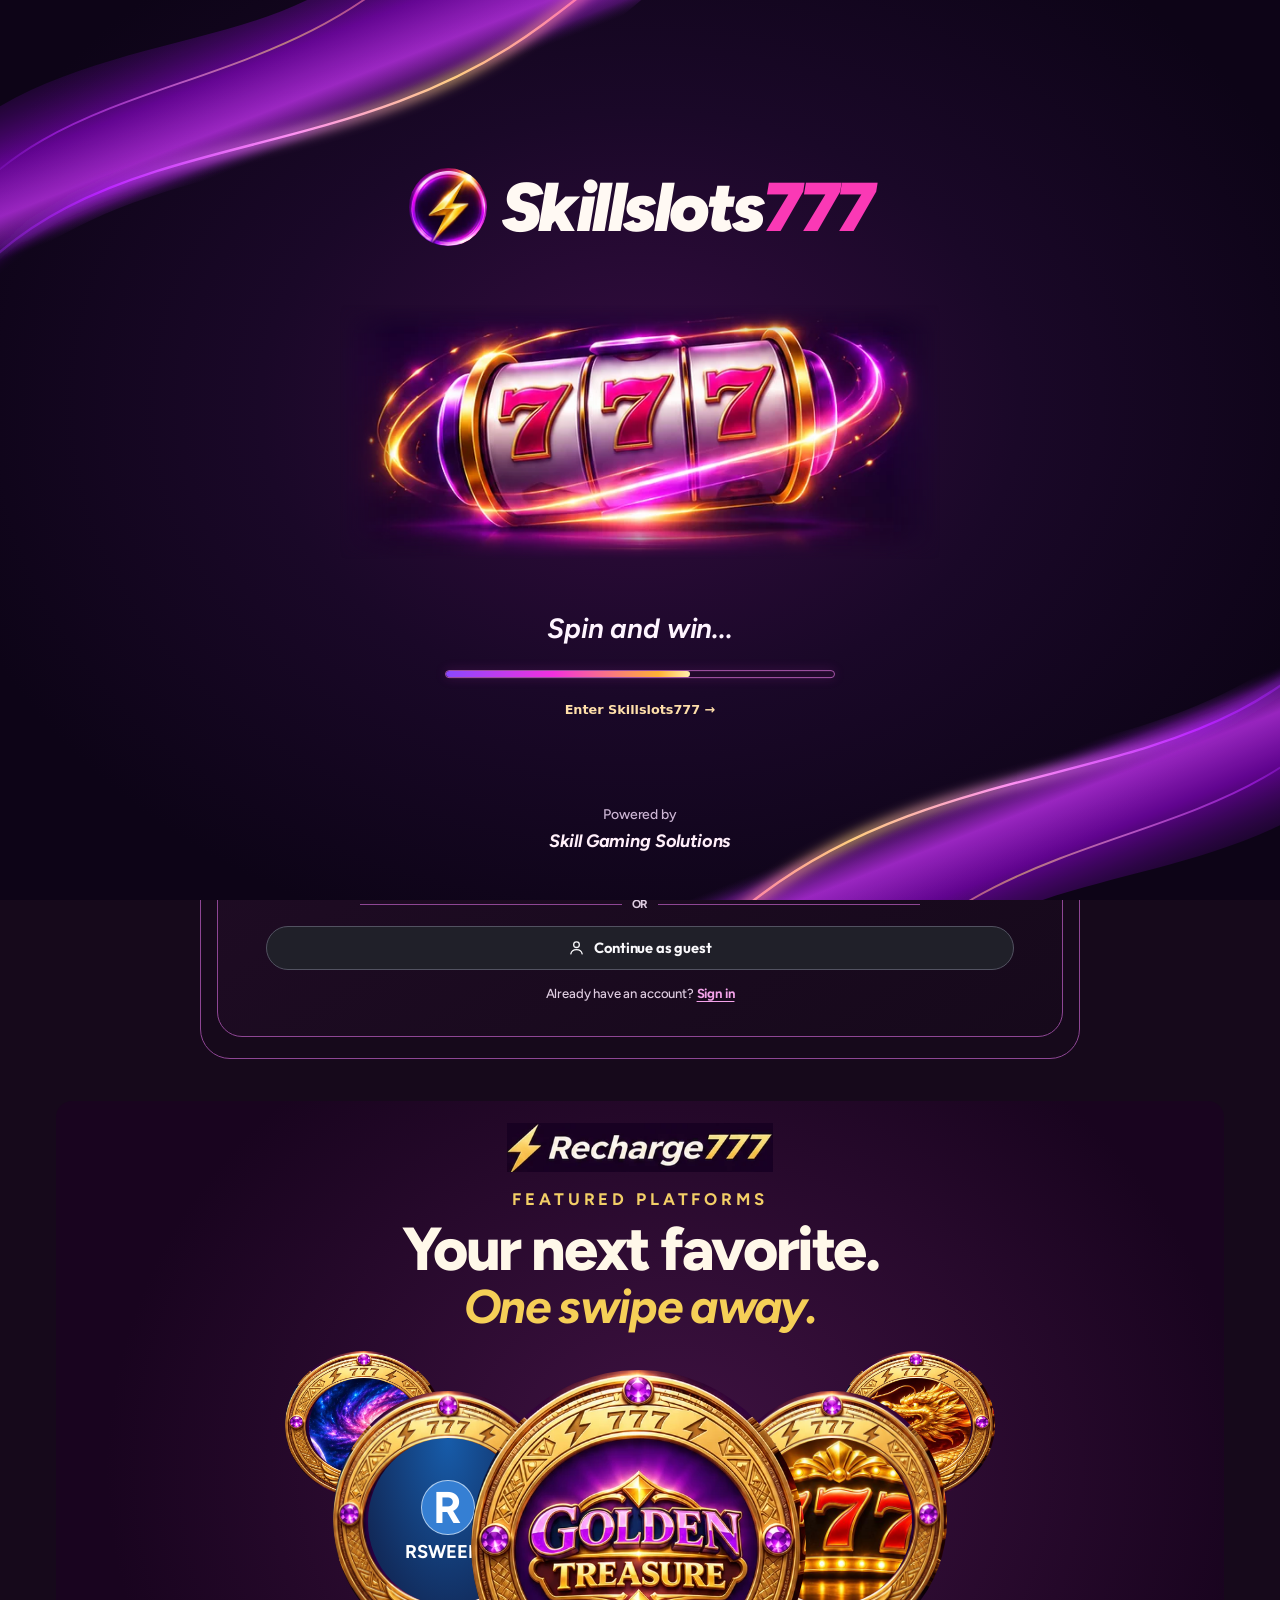
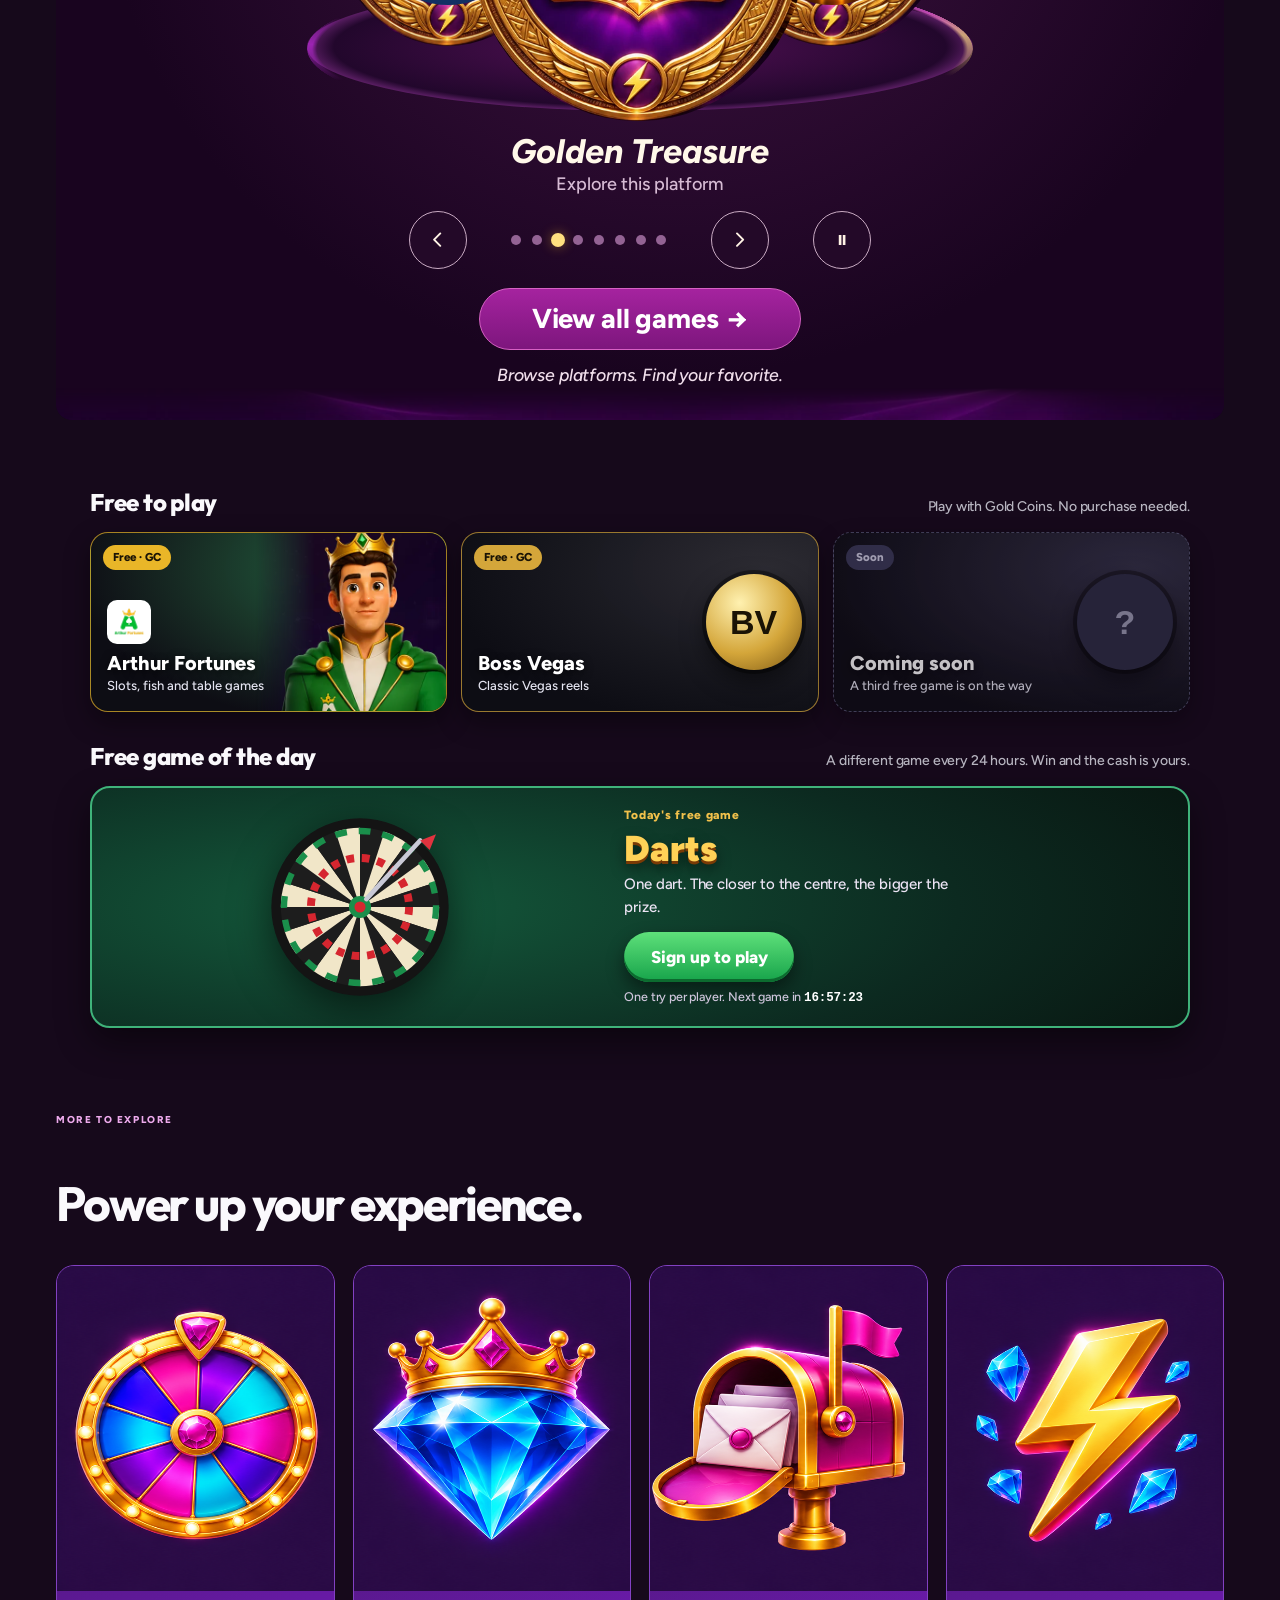
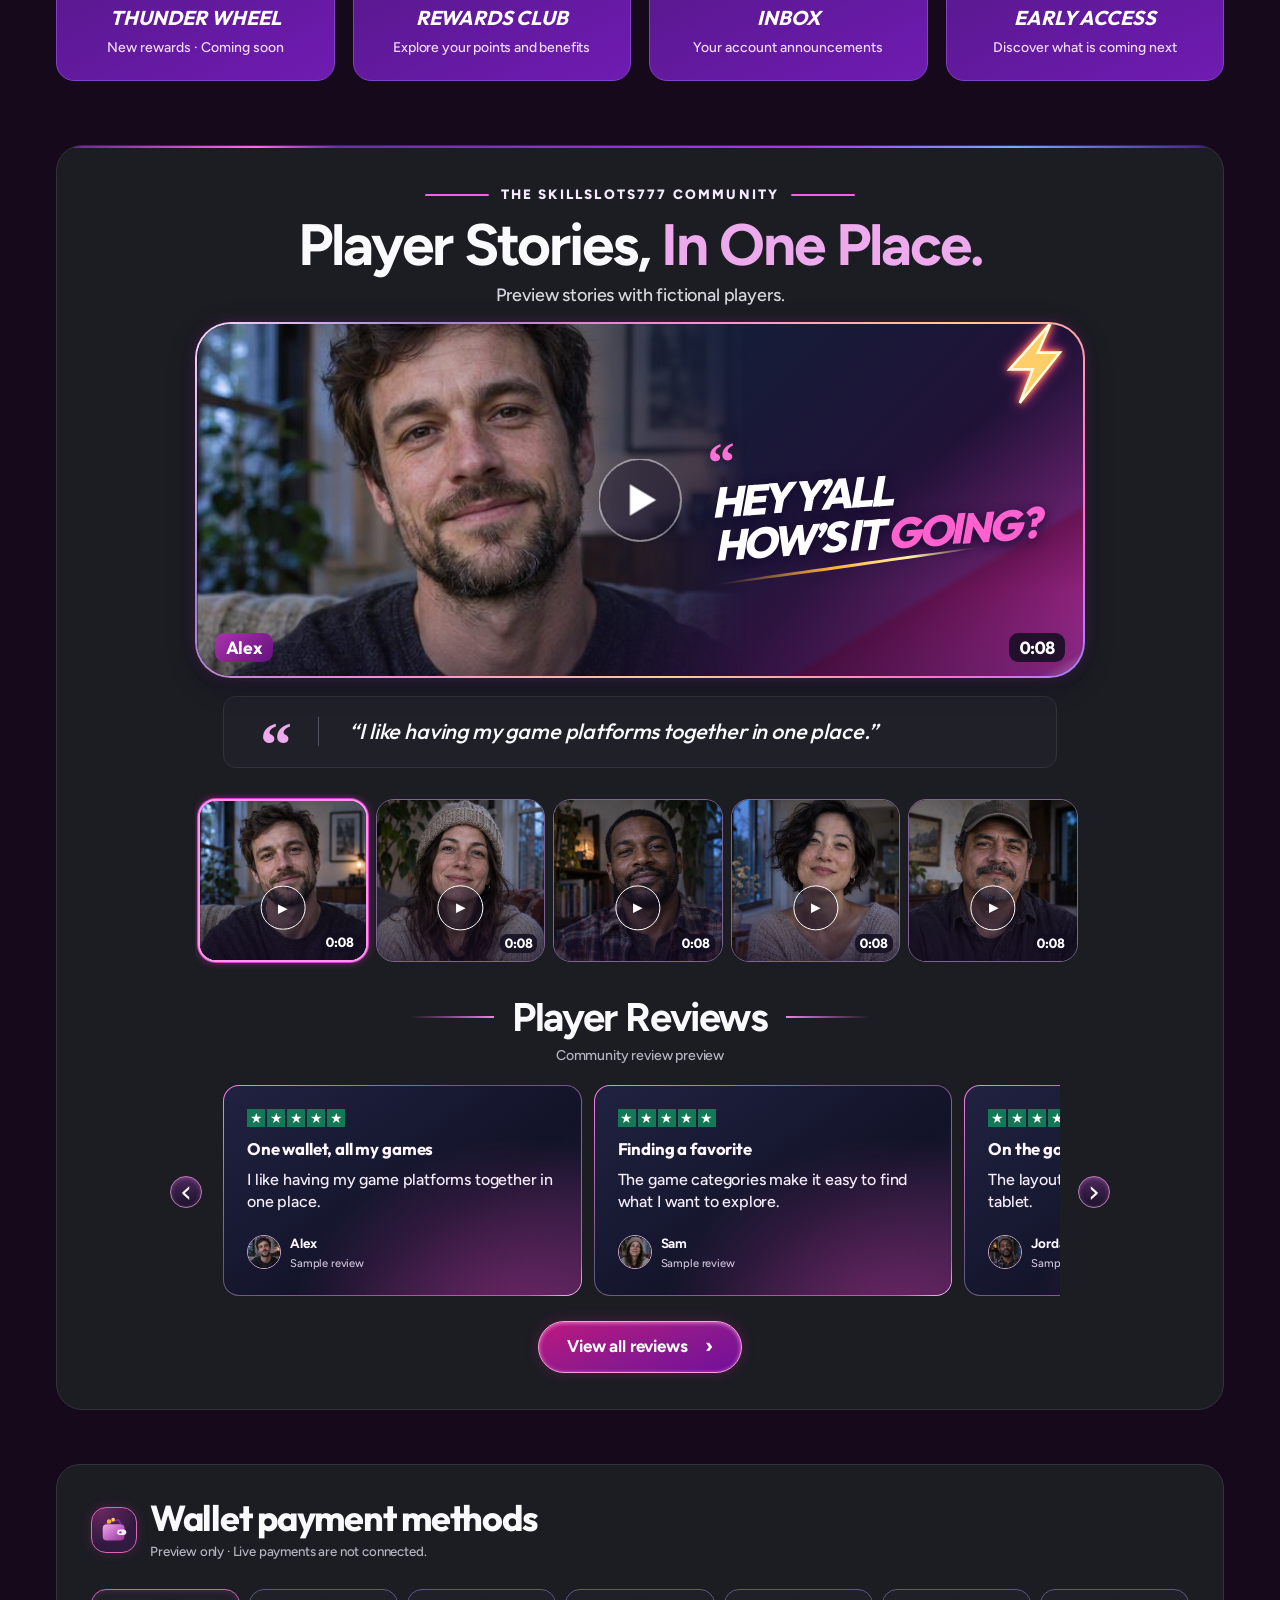
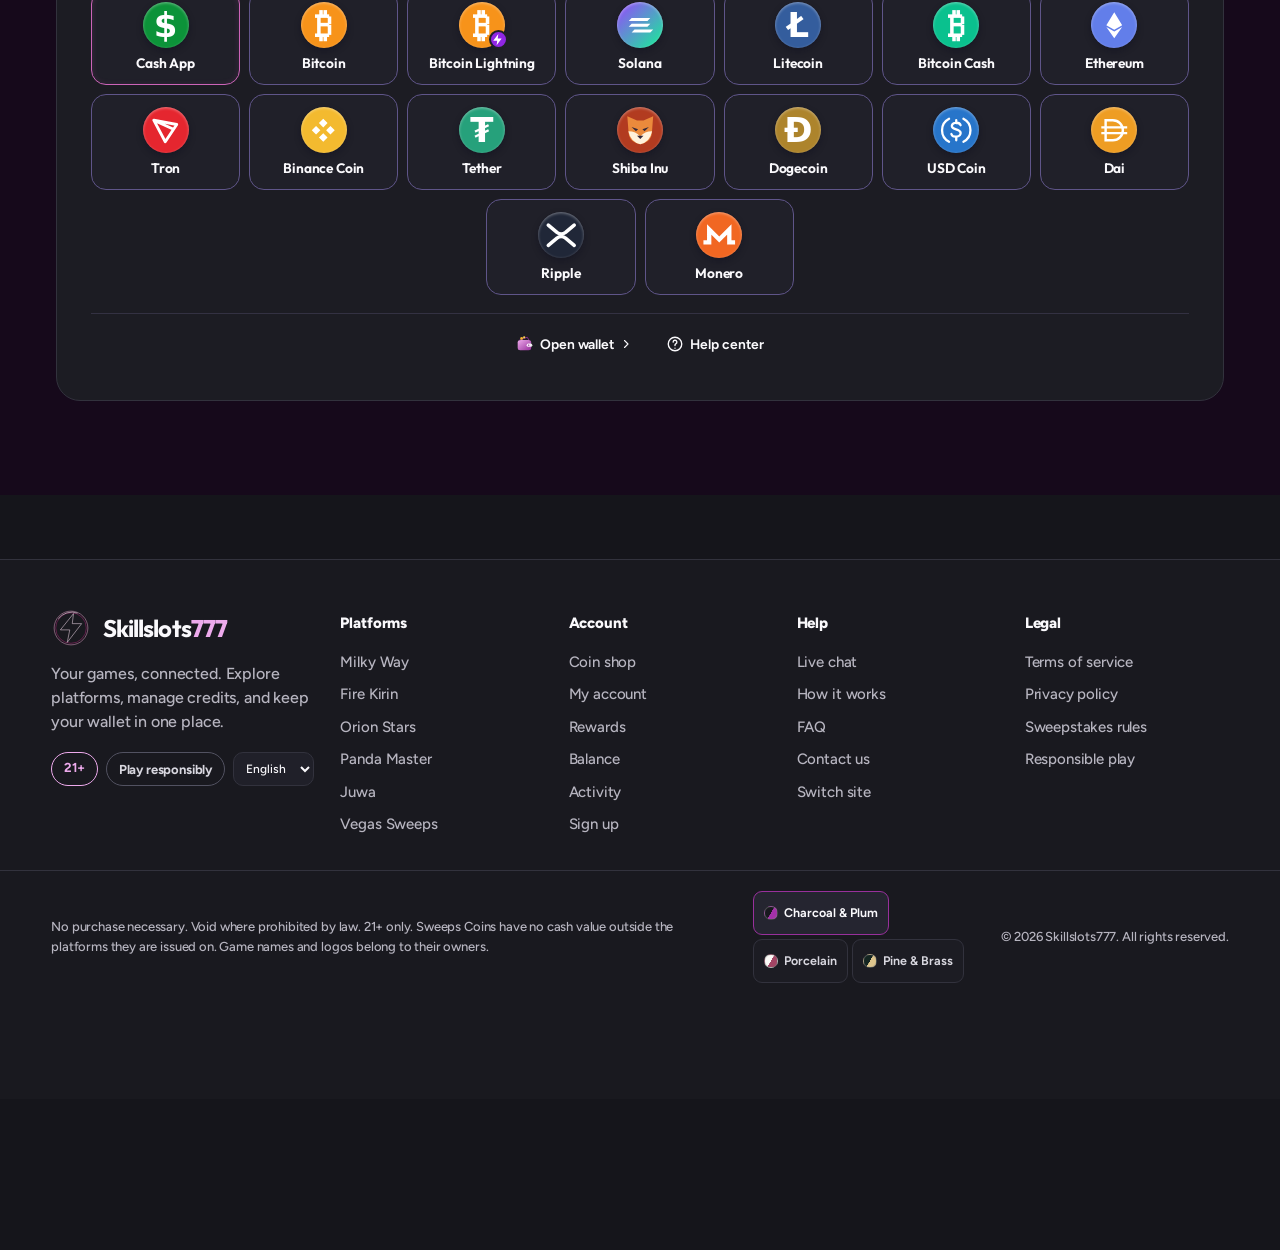
==== v3/index.html @ 67991d53 "Free games: Play free takes the chosen Gold Coins to the game; no bring-back" ====
<!doctype html>
<html lang="en">
<head>
<meta charset="utf-8">
<meta name="viewport" content="width=device-width, initial-scale=1, viewport-fit=cover">
<title>Skillslots777 | Your games. One wallet.</title>
<link rel="manifest" href="recharge.webmanifest?v=ss">
<meta name="description" content="Skillslots777 brings your game accounts, credit management, and wallet activity together in one recharge platform.">
<meta name="theme-color" content="#170a22">
<meta name="apple-mobile-web-app-capable" content="yes">
<meta name="apple-mobile-web-app-status-bar-style" content="black-translucent">
<meta name="apple-mobile-web-app-title" content="Skillslots777">
<link rel="icon" type="image/svg+xml" href="assets/logos/recharge-mark.svg">
<link rel="apple-touch-icon" href="assets/logos/r777-touch.png">
<script>
  let initialPalette = new URLSearchParams(location.search).get('palette');
  if (!['navy', 'white', 'pine'].includes(initialPalette)) {
    try { initialPalette = localStorage.getItem('p3_theme'); } catch {}
  }
  document.documentElement.dataset.theme = ['white', 'pine'].includes(initialPalette) ? initialPalette : 'navy';
</script>
<meta name="robots" content="noindex, nofollow">
<link rel="preconnect" href="https://fonts.googleapis.com">
<link rel="preconnect" href="https://fonts.gstatic.com" crossorigin>
<link href="https://fonts.googleapis.com/css2?family=Figtree:wght@400;500;600;700;800;900&family=Outfit:wght@400;500;600;700;800;900&family=JetBrains+Mono:wght@500;700&display=swap" rel="preload" as="style" onload="this.onload=null;this.rel='stylesheet'">
<link rel="stylesheet" href="styles.css?v=brand-v9">
<link rel="stylesheet" href="spotlight.css?v=collection-3">
<link rel="stylesheet" href="product.css?v=footer-layout-1">
<link rel="stylesheet" href="community.css?v=2">
<link rel="stylesheet" href="member.css?v=wallet-art-1-phone2-acct-sw2">
<link rel="preload" as="script" href="splash.js?v=flow1-ss"><link rel="stylesheet" href="splash.css?v=cinema1">
<link rel="stylesheet" href="guest-menu.css?v=cinema1">
<link rel="stylesheet" href="highlights.css?v=1">
<link rel="stylesheet" href="palettes.css?v=1">
<link rel="stylesheet" href="deposit.css?v=1">
<link rel="stylesheet" href="home-worlds.css?v=plum-activity">
<link rel="stylesheet" href="wallet-gold.css?v=1">
<link rel="stylesheet" href="platform-browser.css?v=1-cards5-acct2">
<link rel="stylesheet" href="kiosk.css?v=1">
<link rel="stylesheet" href="standings.css?v=plum-activity">
<link rel="stylesheet" href="chat.css?v=1">
<link rel="stylesheet" href="shop.css?v=gold-packages">
<link rel="stylesheet" href="profile.css?v=1">
<link rel="stylesheet" href="history.css?v=1">
<link rel="stylesheet" href="guardian-registration.css?v=1">
<link rel="stylesheet" href="game-detail.css?v=1">
<link rel="stylesheet" href="wallet-rewards-update.css?v=1">
<link rel="stylesheet" href="motion.css?v=gallery2">
<link rel="stylesheet" href="../extras.css?v=5">
</head>
<body>
<nav class="site-switch" aria-label="Switch site"><small>Site:</small><a href="../?site=a">Recharge777</a><a href="../?site=b">Gamewallet777</a><span class="on" aria-current="page">Skillslots777</span></nav>

<header class="top">
  <button class="member-menu-trigger" type="button" data-menu aria-label="Menu" aria-controls="drawer">☰</button>
  <a class="logo" href="#/" aria-label="Skillslots777 home"><span class="logo-svg"><svg xmlns="http://www.w3.org/2000/svg" viewBox="0 0 64 64" fill="none" aria-hidden="true"><defs><linearGradient id="rgold" x1="8" y1="4" x2="54" y2="61" gradientUnits="userSpaceOnUse"><stop stop-color="#ffe4f5"/><stop offset=".28" stop-color="#bb1677"/><stop offset=".5" stop-color="#ff9bd6"/><stop offset=".75" stop-color="#9f185f"/><stop offset="1" stop-color="#ffc4e8"/></linearGradient><radialGradient id="rcore"><stop stop-color="#34204c"/><stop offset="1" stop-color="#101b38"/></radialGradient></defs><circle cx="32" cy="32" r="30" fill="url(#rgold)"/><circle cx="32" cy="32" r="27" fill="url(#rcore)" stroke="#ffb4df" stroke-width=".7"/><circle cx="32" cy="32" r="24.5" stroke="#d72d90" stroke-width=".6"/><path d="M36 9L15 35h15l-4 20 23-30H34l2-16Z" fill="url(#rgold)" stroke="#ffe6f6" stroke-width=".8" stroke-linejoin="round"/><path d="M12 17A26 26 0 0 1 42 8" stroke="#fff0fa" stroke-width="1.2" stroke-linecap="round" opacity=".7"/></svg></span><span>Skillslots<b>777</b></span></a>
    <div class="top-right" id="topRight"></div>
</header>

<aside class="side" id="side" aria-label="Site menu"></aside>
<main id="app"></main>

<template id="marketing-footer-template">
<footer class="foot">
  <div class="foot-top">
    <div class="foot-brand">
      <a class="logo" href="#/" aria-label="Skillslots777 home"></a>
      <p>Your games, connected. Explore platforms, manage credits, and keep your wallet in one place.</p>
      <div class="foot-badges"><span>21+</span><a href="#" data-act="foot-doc" data-doc="Responsible play">Play responsibly</a><select class="menu-language" aria-label="Language" onchange="window.setLanguage(this.value)"><option value="en">English</option><option value="es">Español</option></select></div>
    </div>
    <div class="foot-col">
      <h4>Platforms</h4>
      <a href="#/platform/milkyway">Milky Way</a><a href="#/platform/firekirin">Fire Kirin</a><a href="#/platform/orion">Orion Stars</a>
      <a href="#/platform/panda">Panda Master</a><a href="#/platform/juwa">Juwa</a><a href="#/platform/vegas">Vegas Sweeps</a>
    </div>
    <div class="foot-col">
      <h4>Account</h4>
      <a href="#/store">Coin shop</a>
      <a href="#/account">My account</a><a href="#/rewards">Rewards</a><a href="#/balance">Balance</a><a href="#/activity">Activity</a><a href="#" data-act="signup">Sign up</a>
    </div>
    <div class="foot-col">
      <h4>Help</h4>
      <a href="#" data-act="chat">Live chat</a><a href="#" data-act="foot-doc" data-doc="How it works">How it works</a><a href="#" data-act="foot-doc" data-doc="FAQ">FAQ</a><a href="#" data-act="foot-doc" data-doc="Contact us">Contact us</a><a href="#" data-act="choose-site">Switch site</a>
    </div>
    <div class="foot-col">
      <h4>Legal</h4>
      <a href="#" data-act="foot-doc" data-doc="Terms of service">Terms of service</a><a href="#" data-act="foot-doc" data-doc="Privacy policy">Privacy policy</a><a href="#" data-act="foot-doc" data-doc="Sweepstakes rules">Sweepstakes rules</a><a href="#" data-act="foot-doc" data-doc="Responsible play">Responsible play</a>
    </div>
  </div>
  <div class="foot-bot">
    <p>No purchase necessary. Void where prohibited by law. 21+ only. Sweeps Coins have no cash value outside the platforms they are issued on. Game names and logos belong to their owners.</p>
    <div class="theme-pick" data-theme-pick></div>
    <p class="copy">&copy; <span id="year">2026</span> Skillslots777. All rights reserved.</p>
  </div>
</footer>
</template>

<nav class="tabbar" aria-label="Main">
  <a href="#/" class="member-home-link" data-nav="home"><svg viewBox="0 0 24 24" fill="none" stroke="currentColor" stroke-width="1.8" aria-hidden="true"><path d="m2 11 10-8 10 8M5 10v11h14V10M10 21v-7h4v7"/></svg>Home</a>
  <a href="#" data-menu aria-controls="drawer" aria-expanded="false"><svg viewBox="0 0 24 24" fill="none" stroke="currentColor" stroke-width="2" stroke-linecap="round"><path d="M4 6h16M4 12h16M4 18h16"/></svg>Menu</a>
  <a href="#/games" data-nav="games"><svg viewBox="0 0 24 24" fill="none" stroke="currentColor" stroke-width="1.8" stroke-linejoin="round"><path d="M7 7h10a5 5 0 0 1 4.8 6.4l-1 3.4a2.4 2.4 0 0 1-4.3.6L15 15H9l-1.5 2.4a2.4 2.4 0 0 1-4.3-.6l-1-3.4A5 5 0 0 1 7 7Z"/><path d="M8 10v3M6.5 11.5h3" stroke-linecap="round"/><circle cx="16" cy="11" r=".8" fill="currentColor"/><circle cx="17.5" cy="12.5" r=".8" fill="currentColor"/></svg>Games</a>
  <a href="#/balance" data-nav="balance"><svg viewBox="0 0 24 24" fill="none" stroke="currentColor" stroke-width="1.8" stroke-linejoin="round"><rect x="3" y="5" width="18" height="15" rx="2.5"/><path d="M15 10h6v5h-6a2.5 2.5 0 0 1 0-5Z"/></svg>Balance</a>
  <a href="#/activity" data-nav="activity"><svg viewBox="0 0 24 24" fill="none" stroke="currentColor" stroke-width="1.8" stroke-linejoin="round"><rect x="3" y="3" width="18" height="18" rx="2.5"/><path d="m6 15 4-4 3 3 5-6" stroke-linecap="round"/></svg>Activity</a>
  <a href="#" data-act="chat" data-nav="chat" aria-controls="chat" aria-expanded="false"><svg viewBox="0 0 24 24" fill="none" stroke="currentColor" stroke-width="1.8" stroke-linejoin="round"><path d="M4 5h16v11H9l-5 4Z"/><path d="M9 10.5h.01M12 10.5h.01M15 10.5h.01" stroke-linecap="round" stroke-width="2.4"/></svg>Chat</a>
</nav>

<div class="scrim" data-close-menu></div>
<aside class="drawer" id="drawer" aria-label="Menu"></aside>
<section class="chat" id="chat" tabindex="-1" inert aria-label="Support chat"></section>

<div class="modal" id="modal" hidden>
  <div class="modal-back" data-close></div>
  <div class="modal-box" role="dialog" aria-modal="true" id="modalBox"></div>
</div>
<div class="toast" id="toast" role="status"></div>
<div class="chooser" id="chooser" hidden></div>
<div class="loader" id="loader">
  <section class="power-scene" aria-label="Loading Skillslots777" data-theme="fortune">
    <div class="power-core">
      <div class="power-brand"><img src="assets/splash/emblem.webp" alt=""><strong>Skillslots<span>777</span></strong></div>
      <div class="power-stage" aria-hidden="true">
        <div class="power-layer slots"><div class="power-machine">
          <img src="assets/splash/slots.webp" alt="">
          <i class="reel one"><b></b></i><i class="reel two"><b></b></i><i class="reel three"><b></b></i>
        </div></div>
        <div class="power-layer dragon"><div class="power-dragon"><img src="assets/splash/dragon.webp" alt=""><i class="dragon-eye"></i><i class="dragon-mist"></i>
          <svg class="dragon-charge" viewBox="0 0 180 60"><path d="M1 52l42-20-9 13 44-29-10 14 44-20-5 8 70-16"/></svg>
        </div></div>
        <div class="power-layer fortune"><div class="power-fortune"><img src="assets/splash/fortune.webp" alt=""><span class="orbit-plane"><i class="orbit-dust"></i></span></div></div>
      </div>
      <p class="power-message" role="status" aria-atomic="true"></p>
      <div class="power-meter" role="progressbar" aria-label="Loading"><i></i></div>
      <button class="power-retry" type="button" hidden>Retry</button>
    </div>
    <div class="power-credit"><small>Powered by</small><b>Skill Gaming Solutions</b></div>
  </section>
</div>
<script src="splash.js?v=flow1-ss" onerror="document.querySelector('.power-message').textContent='Skillslots777 couldn’t start.';const retry=document.querySelector('.power-retry');retry.hidden=false;retry.onclick=()=>location.reload()"></script>

<script data-boot defer src="motion.js?v=gallery2"></script>
<script data-boot defer src="content.js?v=community-1-ss"></script>
<script data-boot defer src="community.js?v=2-ss"></script>
<script data-boot defer src="shop.js?v=gold-packages"></script>
<script data-boot defer src="highlights.js?v=gallery2-ss"></script>
<script data-boot defer src="deposit.js?v=1"></script>
<script data-boot defer src="platform-browser.js?v=gallery2-ss-acct"></script>
<script data-boot defer src="kiosk.js?v=1-ss"></script>
<script defer src="../extras.js?v=5"></script>
<script data-boot defer src="app.js?v=gallery2-phone-ss-act-acct-50k"></script>
<script data-boot defer src="languages.js?v=wallet-rewards-1-phone-ss-acct-gc-p"></script>
</body>
</html>
---- v3/styles.css ----
:root {
  --accent: #ff3d9a; --accent-hi: #ff6fb5; --on-accent: #ffffff; --ruby: #e2343f; --ruby-hi: #ff5a63;
  --green: #22c06d; --gold: #f2b62f;
  --r: 16px; --gut: 64px; --top-h: 84px; --tab-h: 92px;
  --font: "Figtree", system-ui, sans-serif;
  --mono: "JetBrains Mono", ui-monospace, monospace;
}
:root, :root[data-site="a"][data-theme="plum"] { --bg: #1e0f2b; --bar: #170a22; --card: #2a1838; --card-2: #352046; --panel: #24132f; --line: #3d2650; --line-2: #4e3363; --sunk: #170b21; --raise: #321d42; --raise-2: #3e2652; --mute: #b9a6cc; --soft: #e6dcf0; --soft-2: #f2ecf8; --text: #f8f4fc; --accent-text: #ff7ab9; --tick-bg: #2a1838; --tick-line: #4e3363; --outline: rgba(255, 255, 255, .45); --hover: rgba(255, 255, 255, .06); }
:root[data-site="a"][data-theme="navy"] { --bg: #0f1630; --bar: #0b1126; --card: #19223f; --card-2: #212b4d; --panel: #141c37; --line: #28335a; --line-2: #36426e; --sunk: #0b1126; --raise: #1e2747; --raise-2: #283257; --mute: #a5aed0; --soft: #d8ddf0; --soft-2: #e8ebf8; --text: #f5f7ff; --accent-text: #ff7ab9; --tick-bg: #19223f; --tick-line: #36426e; --outline: rgba(255, 255, 255, .45); --hover: rgba(255, 255, 255, .06); }
:root[data-site="a"][data-theme="white"] { --bg: #f6f3fa; --bar: #ffffff; --card: #ffffff; --card-2: #f3eef8; --panel: #faf7fd; --line: #e8e0f0; --line-2: #d9cde6; --sunk: #f1ebf7; --raise: #f1ebf7; --raise-2: #e7def0; --mute: #74688a; --soft: #43395a; --soft-2: #2c2342; --text: #1e1530; --accent-text: #d0186f; --tick-bg: #ffffff; --tick-line: #e8e0f0; --outline: rgba(30, 20, 50, .25); --hover: rgba(30, 20, 50, .05); }
:root[data-site="b"][data-theme="wine"] { --bg: #2a0e17; --bar: #220a12; --card: #381420; --card-2: #441a28; --panel: #30111b; --line: #52222f; --line-2: #66303f; --sunk: #210a11; --raise: #401826; --raise-2: #4d1f2f; --mute: #d0a9b3; --soft: #f1dde2; --soft-2: #f8ecef; --text: #fff6f7; --accent-text: #ffcf5c; --tick-bg: #381420; --tick-line: #66303f; --outline: rgba(255, 255, 255, .45); --hover: rgba(255, 255, 255, .06); }
:root[data-site="b"][data-theme="navy"] { --bg: #0d1a33; --bar: #0a152b; --card: #152645; --card-2: #1c3053; --panel: #11213d; --line: #243a61; --line-2: #304a76; --sunk: #0a152b; --raise: #1a2c4e; --raise-2: #22375c; --mute: #a4b3d0; --soft: #d6e0f0; --soft-2: #e6edf8; --text: #f4f8ff; --accent-text: #ffcf5c; --tick-bg: #152645; --tick-line: #304a76; --outline: rgba(255, 255, 255, .45); --hover: rgba(255, 255, 255, .06); }
:root[data-site="b"][data-theme="white"] { --bg: #faf6ee; --bar: #ffffff; --card: #ffffff; --card-2: #f6efe1; --panel: #fdfaf4; --line: #ece2cf; --line-2: #dfd0b3; --sunk: #f6efe1; --raise: #f6efe1; --raise-2: #eee3cc; --mute: #7a6c58; --soft: #4a3e2c; --soft-2: #2e2618; --text: #24190c; --accent-text: #9a6a00; --tick-bg: #ffffff; --tick-line: #ece2cf; --outline: rgba(30, 20, 50, .25); --hover: rgba(30, 20, 50, .05); }
:root[data-site="b"]:not([data-theme]) { --bg: #2a0e17; --bar: #220a12; --card: #381420; --card-2: #441a28; --panel: #30111b; --line: #52222f; --line-2: #66303f; --sunk: #210a11; --raise: #401826; --raise-2: #4d1f2f; --mute: #d0a9b3; --soft: #f1dde2; --soft-2: #f8ecef; --text: #fff6f7; --accent-text: #ffcf5c; --tick-bg: #381420; --tick-line: #66303f; --outline: rgba(255, 255, 255, .45); --hover: rgba(255, 255, 255, .06); }



* { box-sizing: border-box; }
html { -webkit-text-size-adjust: 100%; }
body {
  margin: 0; min-height: 100vh;
  background: var(--bg); color: var(--text);
  font: 500 16px/1.5 var(--font);
  padding-bottom: calc(var(--tab-h) + 20px);
  overflow-x: hidden;
}
body.has-ticker { padding-bottom: calc(var(--tab-h) + 76px); }
a { color: inherit; text-decoration: none; }
button { font: inherit; color: inherit; cursor: pointer; background: none; border: 0; padding: 0; }
button:disabled { cursor: not-allowed; opacity: .45; }
input, select { font: inherit; color: inherit; }
svg { display: block; }
img { max-width: 100%; display: block; }
:focus-visible { outline: 2px solid var(--accent-hi); outline-offset: 2px; }

/* top bar */
.top {
  position: sticky; top: 0; z-index: 30;
  height: var(--top-h); padding: 0 var(--gut) 0 calc(var(--gut) - 8px);
  display: flex; align-items: center; justify-content: space-between;
  background: var(--bar); border-bottom: 1px solid var(--line);
}
.logo { display: flex; align-items: center; gap: 10px; font-weight: 900; font-size: 24px; letter-spacing: -.02em; }
.logo svg { width: 34px; height: 34px; }
.logo b { color: var(--accent-text); font-weight: 900; }
.top-right { display: flex; align-items: center; gap: 14px; }
.round-btn {
  position: relative; width: 64px; height: 52px; border-radius: 26px;
  background: var(--raise); display: grid; place-items: center;
}
.round-btn:hover { background: var(--raise-2); }
.round-btn svg { width: 28px; height: 28px; }
.round-btn .dot { position: absolute; top: 12px; right: 18px; width: 8px; height: 8px; border-radius: 50%; background: #ff4d6d; border: 2px solid var(--raise); }
.bal {
  display: flex; align-items: center; gap: 8px; height: 52px; padding: 0 16px 0 8px;
  border-radius: 26px; background: var(--raise); font-weight: 700;
}
.bal:hover { background: var(--raise-2); }
.bal-plus { width: 36px; height: 36px; border-radius: 50%; background: var(--accent); color: var(--on-accent); display: grid; place-items: center; }
.bal-plus svg { width: 18px; height: 18px; }

/* buttons */
.btn {
  display: inline-flex; align-items: center; justify-content: center; gap: 8px;
  height: 52px; padding: 0 22px; border-radius: 12px;
  font-weight: 700; font-size: 17px; white-space: nowrap;
  transition: background .15s, border-color .15s, transform .1s;
}
.btn:active { transform: scale(.98); }
.btn svg { width: 18px; height: 18px; }
.btn-accent { background: var(--accent); color: var(--on-accent); }
.btn-accent:hover { background: var(--accent-hi); }
.btn-outline { border: 1.5px solid var(--outline); color: var(--text); }
.btn-outline:hover { background: var(--hover); }
.btn-ghost { background: var(--card-2); }
.btn-ghost:hover { background: var(--line-2); }
.btn-sm { height: 40px; padding: 0 16px; font-size: 15px; border-radius: 10px; }
.btn-lg { height: 60px; padding: 0 56px; border-radius: 30px; font-size: 19px; }
.btn-block { width: 100%; }
.sq-btn { width: 52px; height: 52px; border-radius: 12px; border: 1.5px solid var(--outline); display: grid; place-items: center; flex: none; }
.sq-btn:hover { background: var(--hover); }
.sq-btn svg { width: 20px; height: 20px; }
.icon-btn { width: 36px; height: 36px; border-radius: 9px; display: grid; place-items: center; color: var(--mute); flex: none; }
.icon-btn:hover { background: var(--card-2); color: var(--text); }
.icon-btn svg { width: 19px; height: 19px; }

/* page */
.page { padding: 40px var(--gut) 20px; }
.crumb { display: flex; align-items: center; gap: 12px; font-size: 22px; font-weight: 700; }
.crumb a { color: var(--mute); }
.crumb a:hover { color: var(--text); }
.crumb svg { width: 22px; height: 22px; }
.crumb .sep svg { width: 16px; height: 16px; color: var(--mute); }
.lede { margin: 26px 0 0; font-size: 18px; }
.lede b { font-weight: 800; }
.list-h { display: flex; justify-content: space-between; align-items: baseline; margin: 44px 0 16px; }
.list-h h2 { margin: 0; font-size: 21px; font-weight: 800; }
.list-h span { color: var(--mute); font-size: 18px; }
.empty { color: var(--mute); text-align: center; padding: 40px 0; grid-column: 1 / -1; }
.empty.big { font-size: 21px; padding: 100px 0; }

/* round platform badge */
.coin {
  --s: 108px;
  width: var(--s); height: var(--s); flex: none; border-radius: 50%;
  padding: calc(var(--s) * .065);
  background: conic-gradient(from 200deg, #6e4a12, #f6d27a, #a9781f, #ffe6a3, #8a5e17, #f6d27a, #6e4a12);
  box-shadow: 0 6px 18px rgba(0, 0, 0, .45), inset 0 0 0 2px rgba(0, 0, 0, .25);
  display: grid; place-items: center; overflow: hidden; position: relative;
}
.coin::after { content: ""; position: absolute; top: 2px; left: 50%; width: calc(var(--s) * .12); height: calc(var(--s) * .12); transform: translateX(-50%); border-radius: 50%; background: radial-gradient(circle at 35% 35%, #f3b6ff, #a21fd0 60%, #5b0d78); box-shadow: 0 0 6px rgba(200, 80, 255, .7); }
.coin img, .coin .ini {
  width: 100%; height: 100%; border-radius: 50%; object-fit: cover;
  box-shadow: inset 0 0 0 2px rgba(0, 0, 0, .35);
}
.coin img { transform: scale(1.12); }
.coin .ini {
  display: grid; font-style: normal; color: #fff; place-items: center; font-weight: 900; font-size: calc(var(--s) * .3); letter-spacing: -.03em;
  background: radial-gradient(circle at 35% 30%, rgba(255, 255, 255, .35), transparent 55%), linear-gradient(150deg, var(--c2), var(--c1));
  text-shadow: 0 2px 6px rgba(0, 0, 0, .4);
}
.coin.xl { --s: 270px; }
.coin.lg { --s: 120px; }
.coin.md { --s: 60px; }
.coin.md::after { display: none; }
.coin.sm { --s: 72px; }
.coin.xs { --s: 30px; padding: 2px; }
.coin.xs::after, .coin.sm::after { display: none; }

/* list rows */
.rows { display: grid; gap: 22px; }
.rows > * { min-width: 0; }
.row-card {
  display: flex; align-items: center; gap: 20px; justify-content: space-between;
  background: var(--card); border-radius: var(--r); padding: 20px 22px;
}
.row-main { display: flex; align-items: center; gap: 32px; min-width: 0; flex: 1; }
.row-main > span { min-width: 0; }
.row-main b { display: block; font-size: 22px; font-weight: 800; }
.row-main small { display: block; color: var(--mute); font-size: 15px; white-space: nowrap; overflow: hidden; text-overflow: ellipsis; }
.row-acts { display: flex; align-items: center; gap: 16px; flex: none; }
.linked { display: inline-flex; align-items: center; gap: 6px; color: var(--green); font-weight: 700; font-size: 15px; }
.linked svg { width: 16px; height: 16px; }
.row-card.slim { padding: 14px 20px; }
.row-card.slim .row-main { gap: 18px; }
.row-card.slim .row-main b { font-size: 18px; }
.pos { color: var(--green); font-family: var(--mono); }
.neg { color: #ff8a8a; font-family: var(--mono); }
.pend { font-size: 13px; font-weight: 700; color: var(--gold); background: rgba(242, 193, 75, .12); padding: 4px 10px; border-radius: 999px; }

/* home */
.hero {
  display: grid; grid-template-columns: minmax(0, 1.1fr) minmax(0, .9fr); align-items: stretch;
  border-radius: 24px; border: 1px solid var(--line); overflow: hidden; min-height: 500px;
  background: radial-gradient(600px 320px at 0% 0%, rgba(246, 169, 195, .1), transparent 60%), linear-gradient(160deg, var(--card), var(--sunk));
}
.hero-txt { padding: 52px 48px 40px; display: flex; flex-direction: column; justify-content: center; }
.hero h1 { margin: 0; font-size: 56px; line-height: 1.05; font-weight: 900; letter-spacing: -.03em; }
.hero h1 span { color: var(--accent-text); }
.hero-sub { margin: 14px 0 26px; font-size: 20px; color: var(--soft); max-width: 560px; }
.hero-acts { display: flex; gap: 12px; flex-wrap: wrap; }
.hero-acts .btn-lg { padding: 0 34px; }
.hero-stats { display: flex; gap: 34px; margin-top: 30px; padding-top: 22px; border-top: 1px solid var(--line); }
.hero-stats b { display: block; font-size: 28px; font-weight: 900; }
.hero-stats span { color: var(--mute); font-size: 15px; }
.hot-strip { margin-top: 24px; }
.hot-label { display: flex; align-items: center; gap: 8px; font-size: 15px; font-weight: 800; margin-bottom: 10px; color: var(--soft); }
.hot-label svg { width: 17px; height: 17px; color: var(--gold); }
.hot-chips { display: flex; gap: 10px; flex-wrap: wrap; }
.hot-chip { display: flex; align-items: center; gap: 10px; padding: 7px 14px 7px 7px; border-radius: 999px; background: var(--raise); border: 1px solid var(--line-2); transition: border-color .15s, background .15s; }
.hot-chip:hover { border-color: var(--accent-text); background: var(--raise-2); }
.hot-chip .coin.xs { --s: 34px; }
.hot-chip b { display: block; font-size: 14.5px; font-weight: 800; line-height: 1.15; }
.hot-chip small { display: flex; align-items: center; gap: 5px; color: var(--mute); font-size: 12.5px; }
.hot-chip small i { width: 6px; height: 6px; border-radius: 50%; background: var(--green); }
.hero-art {
  position: relative; overflow: hidden;
  background: linear-gradient(180deg, #531c3b 0%, #6c2848 24%, #a24a6d 46%, #d9799f 66%, #f597bb 82%, #fcb2d2 100%);
}
.hero-art::before {
  content: ""; position: absolute; inset: 0; pointer-events: none;
  background: radial-gradient(60% 50% at 50% 30%, rgba(255, 255, 255, .12), transparent 70%);
}
.hero-art img {
  position: absolute; bottom: 0; left: 50%; height: 100%; width: auto; max-width: none; transform: translateX(-50%);
  -webkit-mask-image: linear-gradient(90deg, transparent 0, #000 14%, #000 86%, transparent 100%);
  mask-image: linear-gradient(90deg, transparent 0, #000 14%, #000 86%, transparent 100%);
}
.art-badge {
  position: absolute; left: 22px; bottom: 22px; z-index: 1; display: grid; gap: 2px;
  padding: 12px 16px; border-radius: 14px; background: rgba(15, 20, 40, .72); backdrop-filter: blur(8px); -webkit-backdrop-filter: blur(8px);
  border: 1px solid rgba(255, 255, 255, .14); box-shadow: 0 10px 30px rgba(0, 0, 0, .3);
}
.art-badge b { font-size: 15px; font-weight: 800; color: var(--gold); }
.art-badge span { font-size: 13px; color: #f0e6f2; }
.hl-form { display: flex; gap: 10px; max-width: 560px; }
.hl-form .field { flex: 1; height: 60px; border-radius: 30px; padding: 0 24px; }
.hl-form .btn-lg { padding: 0 34px; }
.hl-note { margin: 14px 0 0; color: var(--mute); }
.hl-note a, .note a { color: var(--accent-text); font-weight: 700; }

.steps3 { display: grid; grid-template-columns: repeat(3, 1fr); gap: 16px; max-width: 1000px; margin: 50px auto 0; }
.steps3 div { background: var(--card); border-radius: var(--r); padding: 22px; }
.steps3 span { width: 36px; height: 36px; border-radius: 50%; background: var(--accent); color: var(--on-accent); display: inline-grid; place-items: center; font-weight: 900; }
.steps3 b { display: block; margin-top: 12px; font-size: 18px; }
.steps3 p { margin: 4px 0 0; color: var(--mute); }

.boards { display: grid; grid-template-columns: 1fr 1fr; gap: 28px; margin: 60px auto 0; max-width: 1800px; }
.board { background: var(--sunk); border: 1px solid var(--line); border-radius: 18px; padding: 30px; }
.board-h { display: flex; justify-content: space-between; align-items: center; gap: 12px; margin-bottom: 22px; }
.board-h h2 { margin: 0; display: flex; align-items: center; gap: 12px; font-size: 28px; font-weight: 800; }
.board-h h2 svg { width: 28px; height: 28px; color: var(--gold); }
.pill { background: rgba(246, 169, 195, .14); color: var(--accent-text); border: 1px solid rgba(246, 169, 195, .4); font-size: 15px; font-weight: 600; padding: 5px 14px; border-radius: 6px; white-space: nowrap; }
.win-list, .rank-list { display: grid; gap: 14px; }
.win {
  display: grid; grid-template-columns: auto 1fr 1.3fr auto; align-items: center; gap: 20px;
  background: var(--card); border-radius: 12px; padding: 16px 22px;
}
.win small, .rank small { display: block; color: var(--mute); font-size: 14px; font-weight: 600; letter-spacing: .02em; }
.win b { font-size: 19px; font-weight: 800; }
.win-date span { font-size: 17px; }
.win-amt { text-align: right; }
.win-amt b { color: var(--green); font-size: 22px; }
.rank-head { display: grid; grid-template-columns: 90px 1fr auto; padding: 12px 22px; background: var(--card); border-radius: 10px 10px 0 0; color: var(--mute); font-size: 15px; font-weight: 600; }
.rank-list { gap: 0; }
.rank { display: grid; grid-template-columns: 90px 1fr auto; align-items: center; padding: 16px 22px; background: var(--card); border-top: 1px solid var(--sunk); }
.rank.first { background: rgba(242, 182, 47, .12); outline: 2px solid #d9b13d; outline-offset: -2px; border-radius: 10px; }
.rank-n { font-size: 22px; font-weight: 800; color: var(--mute); }
.rank-n svg { width: 32px; height: 32px; }
.rank-n.r0 { color: var(--gold); }
.rank-n.r1 { color: #d6d8e2; }
.rank-n.r2 { color: #e5873a; }
.rank-user { display: flex; align-items: center; gap: 18px; }
.rank-user b { font-size: 21px; font-weight: 700; }
.rank-amt { font-size: 22px; font-weight: 800; }
.rank.first .rank-amt { color: var(--green); }

/* live ticker */
.ticker {
  position: fixed; left: 0; right: 0; bottom: var(--tab-h); z-index: 20;
  display: flex; align-items: center; gap: 12px; height: 60px;
  background: var(--bar); border-top: 1px solid var(--line);
}
.ticker-label { flex: none; display: inline-flex; align-items: center; gap: 8px; margin-left: 16px; font-weight: 800; font-size: 14px; background: var(--raise); padding: 6px 12px; border-radius: 8px; white-space: nowrap; }
.ticker-label i { width: 8px; height: 8px; border-radius: 50%; background: var(--green); box-shadow: 0 0 0 3px rgba(47, 212, 124, .18); }
.ticker-track { overflow: hidden; flex: 1; min-width: 0; -webkit-mask-image: linear-gradient(90deg, transparent, #000 30px); mask-image: linear-gradient(90deg, transparent, #000 30px); }
.ticker-run { display: flex; gap: 10px; width: max-content; animation: run 70s linear infinite; }
.ticker:hover .ticker-run { animation-play-state: paused; }
@keyframes run { to { transform: translateX(-50%); } }
.tick { flex: none; display: flex; align-items: center; gap: 9px; height: 40px; padding: 0 14px 0 6px; background: var(--tick-bg); border: 1px solid var(--tick-line); border-radius: 20px; font-size: 14px; white-space: nowrap; }
.tick-txt { color: var(--soft); }
.tick-txt b { color: var(--text); font-weight: 700; }
.tick em { font-style: normal; color: var(--green); font-weight: 800; }
.tick small { color: var(--mute); font-size: 12.5px; }

/* platform page */
.plat-top { display: flex; align-items: center; gap: 28px; margin-top: 30px; background: var(--card); border-radius: 18px; padding: 24px 28px; }
.plat-top-txt { flex: 1; min-width: 0; }
.plat-top h1 { margin: 0; font-size: 34px; font-weight: 900; letter-spacing: -.02em; }
.plat-top p { margin: 4px 0 0; color: var(--mute); }
.plat-top .signed { color: var(--text); }
.plat-top code { font-family: var(--mono); color: var(--accent-text); }
.plat-top-acts { display: flex; gap: 12px; flex: none; }
.filters { display: flex; gap: 10px; flex-wrap: wrap; align-items: center; margin: 30px 0 22px; }
.chip { height: 42px; padding: 0 20px; border-radius: 10px; background: var(--raise); color: var(--soft); font-size: 17px; font-weight: 600; }
.chip:hover { color: var(--text); }
.chip.on { background: var(--accent); color: var(--on-accent); }
.search { margin-left: auto; position: relative; width: 300px; }
.search input { width: 100%; height: 44px; border-radius: 10px; background: var(--card); border: 1px solid var(--line-2); padding: 0 14px 0 42px; }
.search input:focus { outline: none; border-color: var(--accent-text); }
.search svg { position: absolute; left: 14px; top: 12px; width: 20px; height: 20px; color: var(--mute); }
.grid { display: grid; grid-template-columns: repeat(auto-fill, minmax(260px, 1fr)); gap: 24px 18px; }
.tile { display: block; text-align: left; width: 100%; }
.tile-art { position: relative; aspect-ratio: 16 / 9; border-radius: 14px; overflow: hidden; background: var(--card); }
.tile-art img { width: 100%; height: 100%; object-fit: cover; transition: transform .3s; }
.tile:hover .tile-art img { transform: scale(1.04); }
.tile-play { position: absolute; inset: 0; display: grid; place-items: center; background: rgba(10, 10, 16, .45); opacity: 0; transition: opacity .2s; }
.tile-play span { width: 56px; height: 56px; border-radius: 50%; background: var(--accent); color: var(--on-accent); display: grid; place-items: center; }
.tile-play svg { width: 22px; height: 22px; margin-left: 3px; }
.tile:hover .tile-play { opacity: 1; }
.tile-name { margin-top: 10px; font-weight: 800; font-size: 17px; }
.tile-sub { color: var(--mute); font-size: 14px; }

/* balance */
.split { display: grid; grid-template-columns: 540px 1fr; padding: 0; min-height: calc(100vh - var(--top-h) - var(--tab-h)); }
.split-left { padding: 40px 36px 30px var(--gut); background: var(--panel); border-right: 1px solid var(--line); }
.split-right { padding: 40px var(--gut) 30px 36px; }
.split .lede { margin-top: 22px; }
.acc { display: grid; gap: 16px; margin-top: 28px; }
.acc-item {
  display: flex; align-items: center; gap: 16px; height: 80px; padding: 0 24px;
  border-radius: 14px; border: 1.5px solid color-mix(in srgb, var(--ic) 55%, transparent); text-align: left;
  background: color-mix(in srgb, var(--ic) 6%, transparent);
}
.acc-item b { flex: 1; font-size: 21px; font-weight: 800; }
.acc-item > svg { width: 20px; height: 20px; }
.acc-item.on { background: color-mix(in srgb, var(--ic) 28%, var(--panel)); border-color: var(--ic); }
.mini-ico { width: 38px; height: 38px; flex: none; border-radius: 9px; display: grid; place-items: center; color: #fff; }
.mini-ico svg { width: 20px; height: 20px; }
.panel-h { display: flex; gap: 14px; align-items: flex-start; margin-bottom: 26px; }
.panel-h .mini-ico { width: 28px; height: 28px; border-radius: 7px; margin-top: 2px; }
.panel-h .mini-ico svg { width: 15px; height: 15px; }
.panel-h h2 { margin: 0; font-size: 21px; font-weight: 800; }
.panel-h p { margin: 4px 0 0; color: var(--soft); }
.opt-list { display: grid; gap: 16px; }
.opt { display: flex; align-items: center; gap: 18px; width: 100%; text-align: left; background: var(--card); border-radius: 14px; padding: 14px 24px; }
.opt:not(:disabled):hover { background: var(--card-2); }
.opt b { font-size: 21px; font-weight: 800; }
.opt small { color: var(--mute); font-size: 16px; margin-left: 4px; flex: 1; }
.opt > svg { width: 20px; height: 20px; color: var(--mute); }
.form-row { display: grid; gap: 12px; }
.form-row.narrow { max-width: 460px; }
.field {
  width: 100%; height: 52px; border-radius: 12px;
  background: var(--sunk); border: 1.5px solid var(--line-2); padding: 0 16px; font-size: 16px;
}
.field:focus { outline: none; border-color: var(--accent-text); }
.field::placeholder { color: var(--mute); }
select.field { appearance: none; background-image: linear-gradient(45deg, transparent 50%, #aaa 50%), linear-gradient(135deg, #aaa 50%, transparent 50%); background-position: calc(100% - 22px) 22px, calc(100% - 16px) 22px; background-size: 6px 6px; background-repeat: no-repeat; }
.tbl { width: 100%; border-collapse: collapse; font-size: 17px; background: var(--card); border-radius: 14px; overflow: hidden; }
.tbl th { text-align: left; color: var(--mute); font-weight: 600; font-size: 14px; padding: 14px 22px; border-bottom: 1px solid var(--line); }
.tbl td { padding: 14px 22px; border-bottom: 1px solid var(--line); }
.tbl .num { text-align: right; font-family: var(--mono); }
.tbl .tot td { font-weight: 800; border-bottom: 0; }
.pname { display: flex; align-items: center; gap: 12px; font-weight: 700; }

/* activity */
.tabs { display: grid; grid-template-columns: 1fr 1fr; margin-top: 26px; border-bottom: 2px solid var(--line); }
.tabs button { padding: 14px 0; font-size: 19px; font-weight: 700; color: var(--mute); position: relative; }
.tabs button.on { color: var(--text); }
.tabs button.on::after { content: ""; position: absolute; left: 0; right: 0; bottom: -2px; height: 3px; background: var(--accent); }

/* account */
.acct { display: grid; grid-template-columns: repeat(3, minmax(0, 1fr)); gap: 22px; margin-top: 30px; }
.card { background: var(--card); border-radius: 16px; padding: 24px; }
.card h2 { margin: 0; font-size: 21px; font-weight: 800; }
.card-sub { margin: 4px 0 18px; color: var(--mute); }
.cred { margin-top: 14px; }
.cred label { display: block; font-size: 14px; color: var(--mute); margin-bottom: 5px; }
.cred-row { display: flex; align-items: center; gap: 6px; height: 52px; padding: 0 8px 0 16px; border-radius: 12px; background: var(--sunk); border: 1.5px solid var(--line-2); }
.cred-row code { flex: 1; font: 700 17px var(--mono); overflow: hidden; text-overflow: ellipsis; white-space: nowrap; }
.gate { max-width: 560px; margin-top: 36px; }
.gate-acts { display: flex; gap: 12px; }

/* bottom bar */
.tabbar {
  position: fixed; left: 0; right: 0; bottom: 0; z-index: 40;
  height: var(--tab-h); padding: 0 6% env(safe-area-inset-bottom);
  display: grid; grid-template-columns: repeat(5, 1fr); align-items: center; justify-items: center;
  background: var(--bar); border-top: 1px solid var(--line);
}
.tabbar a { display: flex; flex-direction: column; align-items: center; gap: 4px; padding: 10px 16px; border-radius: 10px; font-size: 15px; font-weight: 600; }
.tabbar svg { width: 34px; height: 34px; }
.tabbar a:hover { background: var(--raise); }
.tabbar a.on, body.menu-open .tabbar [data-menu], body.chat-open .tabbar [data-act="chat"] { background: var(--accent); color: var(--on-accent); }

/* footer */
.foot { margin-top: 64px; background: var(--bar); border-top: 1px solid var(--line); }
.foot-top { display: grid; grid-template-columns: 1.6fr repeat(4, 1fr); gap: 32px; padding: 48px var(--gut) 34px; }
.foot-brand p { margin: 14px 0 18px; color: var(--mute); max-width: 340px; }
.foot-badges { display: flex; flex-wrap: wrap; gap: 8px; }
.foot-badges span { font-size: 13px; font-weight: 700; padding: 5px 12px; border-radius: 999px; border: 1px solid var(--line-2); color: var(--soft); }
.foot-badges span:first-child { border-color: var(--accent-text); color: var(--accent-text); }
.foot-col { display: flex; flex-direction: column; gap: 10px; }
.foot-col h4 { margin: 4px 0 6px; font-size: 15px; font-weight: 800; color: var(--text); }
.foot-col a { color: var(--mute); font-size: 15px; }
.foot-col a:hover { color: var(--accent-text); }
.foot-bot { display: flex; justify-content: space-between; align-items: center; gap: 24px; padding: 20px var(--gut); border-top: 1px solid var(--line); }
.foot-bot p { margin: 0; color: var(--mute); font-size: 13px; max-width: 880px; }
.foot-bot .copy { white-space: nowrap; }

/* drawer */
.scrim { position: fixed; inset: 0; z-index: 45; background: rgba(0, 0, 0, .55); opacity: 0; pointer-events: none; transition: opacity .2s; }
.drawer {
  position: fixed; top: 0; left: 0; bottom: 0; z-index: 50; width: min(380px, 86vw);
  background: var(--sunk); border-right: 1px solid var(--line); padding: 22px;
  display: flex; flex-direction: column; transform: translateX(-102%); transition: transform .25s ease;
}
body.menu-open .scrim { opacity: 1; pointer-events: auto; }
body.menu-open .drawer { transform: none; }
.drawer-h { display: flex; justify-content: space-between; align-items: center; }
.drawer-h .logo { font-size: 21px; }
.drawer-user { display: flex; align-items: center; gap: 14px; margin-top: 26px; background: var(--card); border-radius: 14px; padding: 14px; }
.drawer-user small { display: block; color: var(--mute); font-family: var(--mono); font-size: 13px; }
.avatar { width: 44px; height: 44px; border-radius: 50%; background: var(--accent); color: var(--on-accent); display: grid; place-items: center; font-weight: 900; font-size: 18px; }
.drawer-nav { display: grid; margin-top: 20px; }
.drawer-nav a { display: flex; justify-content: space-between; align-items: center; padding: 15px 6px; font-size: 18px; font-weight: 700; border-bottom: 1px solid var(--line); }
.drawer-nav a svg { width: 18px; height: 18px; color: var(--mute); }
.drawer-nav a:hover { color: var(--accent-text); }
.drawer-foot { margin-top: auto; display: grid; gap: 10px; }

/* chat */
.chat {
  position: fixed; z-index: 55; right: 24px; bottom: calc(var(--tab-h) + 14px);
  width: min(420px, calc(100vw - 24px)); height: min(600px, calc(100vh - var(--tab-h) - var(--top-h) - 30px));
  background: #fff; color: #1b1b22; border-radius: 22px; overflow: hidden;
  display: flex; flex-direction: column; box-shadow: 0 30px 70px rgba(0, 0, 0, .5);
  transform: translateY(20px); opacity: 0; pointer-events: none; transition: transform .2s, opacity .2s;
}
body.chat-open .chat { transform: none; opacity: 1; pointer-events: auto; }
.chat-h { display: flex; align-items: center; gap: 12px; background: var(--accent); color: var(--on-accent); padding: 18px 18px; }
.chat-h .icon-btn { color: var(--on-accent); }
.chat-h .icon-btn:hover { background: rgba(58, 16, 34, .1); }
.chat-av { width: 38px; height: 38px; border-radius: 50%; background: #fff; color: #c0517f; display: grid; place-items: center; font-weight: 900; }
.chat-body { flex: 1; overflow-y: auto; padding: 18px; display: flex; flex-direction: column; gap: 10px; }
.msg { align-self: flex-start; max-width: 82%; background: #f1f1f4; padding: 10px 14px; border-radius: 16px; font-size: 15px; }
.msg.me { align-self: flex-end; background: var(--accent); color: var(--on-accent); }
.chat-reason { border: 1px solid #ddd; border-radius: 16px; padding: 16px; display: grid; gap: 10px; }
.chat-reason label { font-weight: 800; }
.chat-reason .field, .chat-in .field { background: #fff; color: #1b1b22; border-color: #c9c9d2; height: 46px; border-radius: 24px; }
.chat-reason .btn { justify-self: end; background: #2f7d43; border-radius: 22px; }
.chat-in { display: flex; gap: 8px; padding: 12px; border-top: 1px solid #eee; }

/* modal */
.modal { position: fixed; inset: 0; z-index: 70; display: grid; place-items: center; padding: 20px; }
.modal[hidden] { display: none; }
.modal-back { position: absolute; inset: 0; background: rgba(5, 5, 10, .72); }
.modal-box { position: relative; width: 100%; max-width: 460px; max-height: calc(100vh - 40px); overflow: auto; background: var(--card); border: 1px solid var(--line-2); border-radius: 20px; padding: 28px; }
.modal-box.wide { max-width: 900px; padding: 0; }
.modal-x { position: absolute; top: 14px; right: 14px; z-index: 3; }
.modal-box h2 { margin: 0 0 6px; font-size: 26px; font-weight: 900; }
.modal-box > p { margin: 0 0 20px; color: var(--mute); }
.note { font-size: 14px; color: var(--mute); margin: 14px 0 0; }
.dots-steps { display: flex; gap: 6px; margin: 0 40px 18px 0; }
.dots-steps i { height: 4px; flex: 1; border-radius: 2px; background: var(--line-2); }
.dots-steps i.on { background: var(--accent-hi); }
.code-in { display: grid; grid-template-columns: repeat(6, 1fr); gap: 8px; }
.code-in input { height: 56px; width: 100%; text-align: center; font: 700 22px var(--mono); border-radius: 12px; background: var(--sunk); border: 1.5px solid var(--line-2); }
.code-in input:focus { outline: none; border-color: var(--accent-text); }
.done-mark { width: 56px; height: 56px; border-radius: 50%; background: var(--green); color: #062314; display: grid; place-items: center; margin-bottom: 14px; }
.done-mark svg { width: 28px; height: 28px; }
.warn { margin-top: 16px; font-size: 14px; color: var(--mute); background: var(--sunk); border-left: 3px solid var(--gold); padding: 10px 12px; border-radius: 0 8px 8px 0; }
.launch-stage { position: relative; aspect-ratio: 16 / 9; overflow: hidden; display: grid; place-items: center; isolation: isolate; }
.launch-blur { position: absolute; inset: -40px; z-index: -1; background-size: cover; background-position: center; filter: blur(32px) brightness(.5); }
.launch-mid { text-align: center; padding: 20px; }
.launch-art { width: min(320px, 60%); margin: 0 auto 16px; border-radius: 14px; box-shadow: 0 20px 50px rgba(0, 0, 0, .5); }
.launch-mid h3 { margin: 0; font-size: 34px; font-weight: 900; }
.launch-mid p { margin: 8px 0 16px; color: rgba(255, 255, 255, .8); }
.bar { width: 260px; height: 6px; border-radius: 3px; background: rgba(255, 255, 255, .2); margin: 0 auto; overflow: hidden; }
.bar i { display: block; height: 100%; width: 0; background: var(--accent-hi); transition: width .25s; }
.launch-foot { display: flex; align-items: center; gap: 12px; padding: 14px 20px; color: var(--mute); flex-wrap: wrap; }
.launch-foot code { font-family: var(--mono); color: var(--text); }
.launch-foot .btn { margin-left: auto; }

.toast { position: fixed; left: 50%; bottom: calc(var(--tab-h) + 24px); transform: translate(-50%, 16px); z-index: 90; background: #fff; color: #18181f; font-weight: 700; font-size: 15px; padding: 11px 18px; border-radius: 999px; opacity: 0; pointer-events: none; transition: opacity .2s, transform .2s; }
.toast.on { opacity: 1; transform: translate(-50%, 0); }

/* responsive */
@media (max-width: 1280px) {
  .foot-top { grid-template-columns: 1.3fr repeat(4, 1fr); gap: 24px; }
  .hero { grid-template-columns: minmax(0, 1.2fr) minmax(0, .8fr); }
  .hero-txt { padding: 40px 34px 32px; }
  .hero h1 { font-size: 46px; }
  :root { --gut: 36px; }
  .boards { grid-template-columns: 1fr; }
  .split { grid-template-columns: 400px 1fr; }
  .acct { grid-template-columns: 1fr 1fr; }
}

@media (max-width: 860px) {
  :root { --gut: 16px; --top-h: 64px; --tab-h: 74px; }
  .logo { font-size: 20px; }
  .logo svg { width: 30px; height: 30px; }
  .top-right { gap: 8px; }
  .round-btn { width: 44px; height: 42px; border-radius: 21px; }
  .round-btn svg { width: 22px; height: 22px; }
  .round-btn .dot { top: 9px; right: 11px; }
  .bal { height: 42px; padding: 0 12px 0 5px; font-size: 14px; }
  .bal-plus { width: 30px; height: 30px; }
  .page { padding-top: 26px; }
  .crumb { font-size: 19px; }
  .lede { font-size: 16px; margin-top: 18px; }
  .list-h { margin-top: 30px; }
  .list-h span { font-size: 15px; }
  .rows { gap: 14px; }
  .row-card { padding: 14px; gap: 12px; flex-wrap: wrap; }
  .row-main { gap: 14px; flex: 1 1 100%; }
  .row-card.slim .row-main { flex: 1; }
  .row-main b { font-size: 18px; }
  .row-main small { font-size: 13px; }
  .coin { --s: 64px; }
  .row-acts { width: 100%; justify-content: flex-end; gap: 10px; }
  .row-acts .btn { flex: 1; height: 46px; font-size: 16px; }
  .row-acts .sq-btn { width: 46px; height: 46px; }
  .row-card.slim .row-acts { width: auto; }
  .btn-lg { height: 54px; padding: 0 40px; font-size: 17px; }
  .hero { grid-template-columns: minmax(0, 1fr); border-radius: 18px; min-height: 0; }
  .hero-txt { min-width: 0; }
  .hero-art { order: -1; height: 360px; }
  .art-badge { left: 14px; bottom: 14px; padding: 9px 12px; }
  .hero-txt { padding: 24px 18px 22px; }
  .hero h1 { font-size: 34px; }
  .hero-sub { font-size: 16px; margin: 10px 0 20px; }
  .hero-acts .btn-lg { flex: 1; padding: 0 16px; }
  .hero-stats { gap: 22px; margin-top: 24px; padding-top: 18px; }
  .hero-stats b { font-size: 21px; }
  .hero-stats span { font-size: 13px; }
  .hot-chips { flex-wrap: nowrap; overflow-x: auto; scrollbar-width: none; margin: 0 -18px; padding: 0 18px; }
  .hot-chip { flex: none; }
  .coin.md { --s: 46px; }
  .ticker { height: 52px; gap: 8px; }
  .ticker-label { margin-left: 10px; font-size: 12px; padding: 5px 8px; }
  .tick { height: 34px; font-size: 12.5px; }
  body.has-ticker { padding-bottom: calc(var(--tab-h) + 66px); }
  .hl-form { flex-direction: column; }
  .hl-form .field { flex: none; height: 54px; }
  .steps3 { grid-template-columns: 1fr; margin-top: 30px; }
  .boards { margin-top: 36px; gap: 18px; }
  .board { padding: 16px; }
  .board-h h2 { font-size: 20px; }
  .board-h h2 svg { width: 22px; height: 22px; }
  .pill { font-size: 12px; padding: 4px 10px; }
  .win { grid-template-columns: auto 1fr auto; gap: 12px; padding: 12px; }
  .win-date { display: none; }
  .win b { font-size: 16px; }
  .win-amt b { font-size: 18px; }
  .coin.sm { --s: 48px; }
  .rank-head, .rank { grid-template-columns: 52px 1fr auto; padding: 12px; }
  .rank-user { gap: 10px; }
  .rank-user b { font-size: 16px; }
  .rank-amt { font-size: 17px; }
  .rank-n svg { width: 24px; height: 24px; }
  .rank-n { font-size: 17px; }
  .plat-top { flex-wrap: wrap; gap: 16px; padding: 18px; }
  .coin.lg { --s: 80px; }
  .plat-top h1 { font-size: 26px; }
  .plat-top-acts { width: 100%; }
  .plat-top-acts .btn { flex: 1; height: 46px; font-size: 15px; }
  .filters { gap: 8px; margin: 22px 0 16px; }
  .chip { height: 38px; padding: 0 14px; font-size: 15px; }
  .search { width: 100%; margin: 4px 0 0; }
  .grid { grid-template-columns: repeat(2, minmax(0, 1fr)); gap: 16px 12px; }
  .tile-name { font-size: 15px; }
  .tile-sub { font-size: 12.5px; }
  .split { grid-template-columns: 1fr; min-height: 0; }
  .split-left { padding: 26px var(--gut) 20px; border-right: 0; border-bottom: 1px solid var(--line); }
  .split-right { padding: 24px var(--gut); }
  .acc { gap: 10px; margin-top: 18px; }
  .acc-item { height: 60px; padding: 0 16px; }
  .acc-item b { font-size: 17px; }
  .mini-ico { width: 32px; height: 32px; }
  .opt { padding: 12px 14px; gap: 12px; }
  .opt b { font-size: 17px; }
  .opt small { font-size: 13px; }
  .tbl { font-size: 14px; }
  .tbl th, .tbl td { padding: 11px 12px; }
  .tabs button { font-size: 16px; }
  .empty.big { font-size: 17px; padding: 60px 0; }
  .acct { grid-template-columns: 1fr; }
  .tabbar { padding: 0 4px env(safe-area-inset-bottom); }
  .tabbar a { padding: 7px 10px; font-size: 12px; }
  .tabbar svg { width: 26px; height: 26px; }
  .chat { right: 12px; }
  .modal { padding: 0; place-items: end center; }
  .modal-box { border-radius: 20px 20px 0 0; max-height: 92vh; padding: 24px 18px calc(24px + env(safe-area-inset-bottom)); }
  .modal-box.wide { border-radius: 20px 20px 0 0; }
  .launch-stage { aspect-ratio: 4 / 3; }
  .launch-mid h3 { font-size: 26px; }
  .launch-foot .btn { margin-left: 0; width: 100%; }
  .foot { margin-top: 40px; }
  .foot-top { grid-template-columns: 1fr 1fr; gap: 26px 18px; padding: 30px var(--gut) 22px; }
  .foot-brand { grid-column: 1 / -1; }
  .foot-bot { flex-direction: column; align-items: flex-start; gap: 8px; padding: 18px var(--gut); }
}

@media (max-width: 380px) {
  .bal-num { font-size: 13px; }
  .round-btn[data-act="gift"] { display: none; }
}

@media (prefers-reduced-motion: reduce) {
  *, *::before, *::after { transition: none !important; animation: none !important; }
}

/* balance: crypto methods */
.cry { position: relative; width: 44px; height: 44px; flex: none; border-radius: 50%; display: grid; place-items: center; color: #fff; font-weight: 900; font-size: 22px; line-height: 1; }
.cry svg { width: 24px; height: 24px; }
.cry i { position: absolute; right: -4px; bottom: -4px; width: 20px; height: 20px; border-radius: 50%; background: #8b3dff; display: grid; place-items: center; border: 2px solid var(--card); }
.cry i svg { width: 11px; height: 11px; color: #fff; }
.cry-opt { padding: 18px 24px; border: 1.5px solid transparent; }
.cry-opt small { flex: 1; }
.cry-opt.on { border-color: var(--accent-text); background: var(--card-2); }
.tick-ok { width: 26px; height: 26px; border-radius: 50%; background: var(--accent); color: var(--on-accent); display: grid; place-items: center; }
.tick-ok svg { width: 15px; height: 15px; }
.sticky-cta { position: sticky; bottom: calc(var(--tab-h) + 16px); display: flex; justify-content: flex-end; margin-top: 20px; pointer-events: none; }
.sticky-cta .btn { pointer-events: auto; box-shadow: 0 12px 30px rgba(0, 0, 0, .45); }
.lbl { font-size: 14px; color: var(--mute); font-weight: 600; margin-bottom: -6px; }
.acc-item > svg:last-child { width: 20px; height: 20px; flex: none; }
@media (max-width: 860px) {
  .cry { width: 36px; height: 36px; font-size: 18px; }
  .cry-opt { padding: 13px 14px; }
  .sticky-cta .btn { width: 100%; }
}

/* hub model */
.row-main b .linked { margin-left: 12px; font-size: 13px; vertical-align: middle; }
.credits { display: flex; flex-direction: column; align-items: flex-end; line-height: 1.2; margin-right: 6px; }
.credits small { color: var(--mute); font-size: 12px; }
.credits b { font-family: var(--mono); font-size: 17px; }
.wallet-line { display: flex; align-items: center; gap: 8px; flex-wrap: wrap; margin: 0 0 18px; padding: 12px 16px; background: var(--sunk); border-radius: 12px; color: var(--mute); font-size: 15px; }
.wallet-line b { color: var(--text); font-family: var(--mono); }
.wallet-line a { color: var(--accent-text); font-weight: 700; margin-left: auto; }
.modal-box .wallet-line { margin-top: 16px; }
.hint { margin: -6px 0 16px; color: var(--mute); font-size: 14px; }
.wallet-card { margin-top: 24px; padding: 20px 22px; border-radius: 16px; background: linear-gradient(135deg, rgba(246, 169, 195, .2), rgba(246, 169, 195, .05)); border: 1px solid rgba(246, 169, 195, .35); }
.wallet-card small { display: block; color: var(--mute); font-weight: 600; }
.wallet-card b { display: block; font-size: 34px; font-weight: 900; font-family: var(--mono); letter-spacing: -.02em; }
.wallet-card span { color: var(--mute); font-size: 14px; }
.card.soft { background: var(--sunk); display: grid; gap: 4px; justify-items: start; }
.card.soft .card-sub { margin-bottom: 10px; }
.card h2 { display: flex; align-items: center; gap: 8px; }
.card h2 svg { width: 20px; height: 20px; color: var(--accent-text); }
.tx-ico { width: 48px; height: 48px; border-radius: 50%; background: var(--card-2); display: grid; place-items: center; flex: none; }
.tx-ico svg { width: 20px; height: 20px; }
.mono-cell { display: inline-flex; align-items: center; gap: 2px; font-family: var(--mono); font-size: 14px; }
.tbl td { vertical-align: middle; }
.switch { display: inline-flex; align-items: center; gap: 10px; font-weight: 700; }
.switch i { width: 48px; height: 28px; border-radius: 14px; background: var(--line-2); position: relative; transition: background .15s; }
.switch i::after { content: ""; position: absolute; top: 3px; left: 3px; width: 22px; height: 22px; border-radius: 50%; background: #fff; transition: transform .15s; }
.switch.on i { background: var(--accent); }
.switch.on i::after { transform: translateX(20px); }
.break-btns { display: flex; gap: 8px; flex-wrap: wrap; }
.btn.danger { border-color: #ff8a8a; color: #ff9a9a; }
.check { display: flex; gap: 10px; align-items: flex-start; font-size: 14px; color: var(--mute); }
.check input { width: 18px; height: 18px; margin-top: 2px; accent-color: var(--accent-text); flex: none; }
.modal-acts { display: flex; gap: 10px; margin-top: 18px; }
.modal-acts .btn { flex: 1; }
.modal-coin { margin-bottom: 12px; }
.modal-coin .cry { width: 52px; height: 52px; }
.dl-list { display: grid; gap: 10px; }
.dl-list .opt { padding: 14px 18px; }
.dl-list .opt b { font-size: 17px; }
.quick-amts { display: flex; gap: 8px; flex-wrap: wrap; }
.quick-amts .chip { height: 38px; padding: 0 16px; font-size: 15px; }
.addr { display: grid; grid-template-columns: 120px 1fr; gap: 16px; align-items: center; }
.qr { display: grid; grid-template-columns: repeat(7, 1fr); gap: 2px; padding: 8px; background: #fff; border-radius: 10px; aspect-ratio: 1; }
.qr i { background: #fff; border-radius: 1px; }
.qr i.on { background: #111; }
.addr code { font-size: 13px !important; }
.doc-steps { margin: 0; padding-left: 20px; display: grid; gap: 10px; color: var(--soft); }
.doc-steps b { color: var(--text); }
.faq { display: grid; gap: 10px; }
.faq details { background: var(--sunk); border-radius: 12px; padding: 0 16px; }
.faq summary { cursor: pointer; padding: 14px 0; font-weight: 700; list-style: none; display: flex; justify-content: space-between; gap: 10px; }
.faq summary::-webkit-details-marker { display: none; }
.faq summary::after { content: "+"; color: var(--accent-text); font-size: 20px; line-height: 1; }
.faq details[open] summary::after { content: "\2212"; }
.faq details p { margin: 0 0 14px; color: var(--mute); }
.steps3.four { grid-template-columns: repeat(4, 1fr); max-width: 1200px; }
@media (max-width: 1280px) { .steps3.four { grid-template-columns: repeat(2, 1fr); } }
@media (max-width: 860px) {
  .steps3.four { grid-template-columns: 1fr; }
  .credits { margin-right: auto; align-items: flex-start; }
  .row-main b .linked { display: block; margin: 2px 0 0; }
  .wallet-card b { font-size: 28px; }
  .addr { grid-template-columns: 90px 1fr; gap: 12px; }
  .tbl { display: block; overflow-x: auto; }
}

/* playgd features */
.tags { display: flex; flex-wrap: wrap; gap: 6px; margin: 4px 0 2px; }
.tag { display: inline-flex; align-items: center; gap: 5px; font-size: 12px; font-weight: 800; letter-spacing: .02em; padding: 2px 9px; border-radius: 6px; font-style: normal; }
.tag.live { background: rgba(47, 212, 124, .12); color: var(--green); }
.tag.live i { width: 6px; height: 6px; border-radius: 50%; background: var(--green); }
.tag.daily { background: rgba(242, 193, 75, .14); color: var(--gold); border: 1px solid rgba(242, 193, 75, .4); }
.tag.daily.used { opacity: .45; text-decoration: line-through; }
.tag.mini { font-size: 10.5px; padding: 1px 6px; vertical-align: middle; margin-left: 4px; }
.plat-top .tags { margin: 6px 0; }
.login-choice { display: grid; gap: 10px; }
.login-choice .opt { padding: 14px 16px; gap: 14px; }
.login-choice .opt > span:nth-child(2) { flex: 1; }
.login-choice .opt b { display: block; font-size: 17px; }
.login-choice .opt small { display: block; margin: 0; font-size: 14px; }
.bonus-note { display: flex; align-items: center; gap: 8px; margin: -8px 0 16px; padding: 10px 14px; border-radius: 10px; background: rgba(242, 193, 75, .1); color: var(--gold); font-weight: 700; font-size: 14px; }
.bonus-note svg { width: 16px; height: 16px; flex: none; }

/* rewards */
.rewards { max-width: 1240px; margin: 0 auto; }
.pts-card { margin-top: 24px; border-radius: 22px; padding: 28px 32px; border: 1px solid var(--line-2); background: radial-gradient(600px 260px at 90% 0%, rgba(246, 169, 195, .18), transparent 65%), linear-gradient(160deg, var(--card), var(--sunk)); }
.pts-top { display: flex; justify-content: space-between; align-items: flex-start; gap: 16px; padding-bottom: 20px; border-bottom: 1px solid var(--line-2); }
.pts-top small { display: block; font-weight: 800; letter-spacing: .1em; font-size: 14px; color: var(--soft); }
.pts-num { display: block; font-size: 76px; line-height: 1; font-weight: 900; letter-spacing: -.04em; margin-top: 10px; color: var(--gold); text-shadow: 0 6px 30px rgba(242, 193, 75, .35); }
.pts-lv { color: var(--soft); font-weight: 600; }
.pts-bot { display: flex; align-items: center; justify-content: space-between; gap: 12px; padding-top: 16px; font-size: 18px; color: var(--soft); }
.pts-bot b { color: var(--text); }
.rw-tabs { display: grid; grid-template-columns: repeat(5, 1fr); gap: 6px; margin: 22px 0; padding: 6px; border-radius: 18px; background: var(--card); border: 1px solid var(--line); }
.rw-tabs button { position: relative; height: 54px; border-radius: 13px; font-size: 18px; font-weight: 800; color: var(--soft-2); }
.rw-tabs button:hover { background: var(--card-2); }
.rw-tabs button.on { background: var(--accent); color: var(--on-accent); box-shadow: 0 4px 0 #c97f9a; }
.rw-dot { position: absolute; top: 12px; right: 18%; width: 8px; height: 8px; border-radius: 50%; background: var(--gold); }
.rw-h { margin: 0 0 6px; font-size: 20px; font-weight: 900; letter-spacing: .02em; }
.rw-row { display: flex; justify-content: space-between; align-items: center; gap: 12px; }
.panel-card { background: var(--card); border: 1px solid var(--line); border-radius: 20px; padding: 26px 28px; margin-bottom: 20px; }
.panel-card > p { color: var(--soft); margin: 6px 0 16px; }
.ck { position: relative; border-radius: 22px; padding: 26px 28px; margin-bottom: 20px; background: linear-gradient(160deg, var(--card-2), var(--sunk)); border: 3px dotted rgba(242, 193, 75, .55); }
.ck-h { display: flex; justify-content: space-between; align-items: center; gap: 12px; margin-bottom: 18px; }
.ck-h h3 { margin: 0; font-size: 18px; font-weight: 900; letter-spacing: .12em; }
.streak { display: inline-flex; align-items: center; gap: 6px; color: var(--soft-2); font-weight: 600; }
.streak i { font-style: normal; }
.ck-days { display: grid; grid-template-columns: repeat(7, 1fr); gap: 12px; }
.ck-day { display: grid; place-items: center; gap: 6px; padding: 18px 6px; border-radius: 14px; background: var(--sunk); border: 1px solid var(--line-2); text-align: center; }
.ck-day small { font-size: 14px; font-weight: 800; letter-spacing: .06em; color: var(--soft-2); }
.ck-day b { font-size: 22px; font-weight: 900; height: 26px; display: grid; place-items: center; }
.ck-day b svg { width: 22px; height: 22px; color: var(--green); }
.ck-day.today { border: 2px solid var(--accent); background: rgba(246, 169, 195, .12); box-shadow: 0 0 24px rgba(246, 169, 195, .25); }
.ck-day.got:not(.today) { opacity: .6; }
.ck-cta { display: flex; justify-content: center; margin-top: 22px; }
.ck-cta .btn { min-width: min(520px, 100%); }
.quests { display: grid; margin-top: 10px; }
.quest { padding: 18px 0; border-bottom: 1px solid var(--line); }
.quest:last-child { border-bottom: 0; padding-bottom: 4px; }
.q-top { display: flex; justify-content: space-between; gap: 16px; }
.q-top b { font-size: 19px; font-weight: 800; }
.q-top p { margin: 2px 0 0; color: var(--soft); }
.q-pts { white-space: nowrap; font-weight: 700; color: var(--soft-2); }
.q-bar { display: flex; align-items: center; gap: 18px; margin-top: 14px; }
.bar-track { flex: 1; height: 8px; border-radius: 4px; background: var(--line-2); overflow: hidden; }
.bar-track i { display: block; height: 100%; background: var(--accent); border-radius: 4px; }
.bar-track i.done { background: var(--green); }
.q-n { min-width: 52px; text-align: right; font-weight: 700; color: var(--soft-2); }
.claimed { display: inline-flex; align-items: center; gap: 6px; color: var(--green); font-weight: 800; white-space: nowrap; }
.claimed svg { width: 18px; height: 18px; }
.promo-box { border-radius: 20px; padding: 26px 28px; margin-bottom: 20px; border: 1.5px dashed rgba(246, 169, 195, .45); background: linear-gradient(120deg, rgba(246, 169, 195, .1), rgba(255, 255, 255, .02)); }
.promo-box > p { color: var(--soft); margin: 4px 0 16px; }
.promo-form { display: flex; gap: 12px; }
.promo-form .field { flex: 1; height: 56px; text-transform: uppercase; letter-spacing: .06em; font-weight: 700; }
.promo-form .btn { height: 56px; padding: 0 30px; }
.offers { display: grid; gap: 14px; margin-top: 14px; }
.offer { display: flex; align-items: center; gap: 18px; padding: 20px; border-radius: 16px; background: var(--panel); border: 1px solid var(--line-2); }
.offer > div { flex: 1; min-width: 0; }
.offer b { font-size: 19px; }
.offer p { margin: 2px 0 0; color: var(--mute); font-size: 15px; }
.offer .o-amt { color: var(--accent-text); font-weight: 700; }
.offer-ico { width: 56px; height: 56px; border-radius: 50%; background: rgba(246, 169, 195, .14); color: var(--accent-text); display: grid; place-items: center; flex: none; }
.offer-ico svg { width: 24px; height: 24px; }
.lb { display: grid; gap: 8px; margin-top: 12px; }
.lb-row { display: grid; grid-template-columns: 54px 1fr auto auto; gap: 14px; align-items: center; padding: 12px 16px; border-radius: 12px; background: var(--panel); }
.lb-row.top .lb-n { color: var(--gold); }
.lb-row.me { outline: 2px solid var(--accent); background: rgba(246, 169, 195, .1); }
.lb-n { font-weight: 900; color: var(--mute); }
.lb-u { font-weight: 700; }
.lb-u em { font-style: normal; font-size: 12px; font-weight: 800; color: var(--on-accent); background: var(--accent); padding: 1px 7px; border-radius: 6px; margin-left: 6px; }
.lb-prize { font-size: 12.5px; font-weight: 800; color: var(--gold); background: rgba(242, 193, 75, .12); padding: 3px 9px; border-radius: 6px; }
.lb-row b { font-family: var(--mono); }
.shop { display: grid; grid-template-columns: repeat(4, 1fr); gap: 14px; margin-top: 14px; }
.shop-item { display: grid; gap: 6px; justify-items: start; padding: 20px; border-radius: 16px; background: var(--panel); border: 1px solid var(--line-2); }
.shop-item b { font-size: 22px; font-weight: 900; }
.shop-item span { color: var(--gold); font-weight: 800; }
.shop-item .btn { margin-top: 8px; width: 100%; }
.invite { display: grid; grid-template-columns: 1fr auto auto; gap: 12px; }
.code-box { display: flex; align-items: center; font: 700 19px var(--mono); letter-spacing: .08em; height: 56px; }
.invite .btn { height: 56px; }
.lv { display: flex; justify-content: space-between; align-items: baseline; gap: 12px; margin: 8px 0 12px; }
.lv b { font-size: 26px; font-weight: 900; }
.lv span { color: var(--mute); }
.lv-bar { height: 10px; }
.lv-steps { display: grid; grid-template-columns: repeat(4, 1fr); gap: 8px; margin-top: 12px; }
.lv-steps span { font-weight: 800; color: var(--mute); }
.lv-steps span.on { color: var(--accent-text); }
.lv-steps small { display: block; font-weight: 600; font-size: 12.5px; }
.avatars { display: flex; gap: 12px; flex-wrap: wrap; }
.av { width: 56px; height: 56px; border-radius: 50%; font-weight: 900; font-size: 20px; color: #1a1020; border: 3px solid transparent; }
.av.on { border-color: #fff; box-shadow: 0 0 0 3px var(--accent); }
.hist { display: grid; }
.hist-row { display: flex; justify-content: space-between; align-items: center; gap: 16px; padding: 16px 0; border-bottom: 1px solid var(--line); }
.hist-row:last-child { border-bottom: 0; }
.hist-row b { font-size: 18px; font-weight: 800; }
.hist-row small { display: block; color: var(--mute); }
.hist-amt { display: grid; justify-items: end; gap: 6px; }
.credited { font-size: 13px; font-weight: 800; color: var(--green); background: rgba(47, 212, 124, .12); padding: 3px 12px; border-radius: 999px; }
@media (max-width: 860px) {
  .pts-card { padding: 20px; }
  .pts-num { font-size: 54px; }
  .pts-bot { font-size: 16px; }
  .rw-tabs { grid-template-columns: repeat(5, auto); overflow-x: auto; scrollbar-width: none; gap: 4px; }
  .rw-tabs button { height: 44px; font-size: 15px; padding: 0 14px; }
  .ck { padding: 18px 14px; }
  .ck-h h3 { font-size: 14px; }
  .streak { font-size: 13px; }
  .ck-days { grid-template-columns: repeat(4, 1fr); gap: 8px; }
  .ck-day { padding: 12px 4px; }
  .ck-day small { font-size: 11px; }
  .ck-day b { font-size: 18px; }
  .panel-card, .promo-box { padding: 20px 16px; }
  .q-top b { font-size: 16px; }
  .q-top p { font-size: 14px; }
  .promo-form { flex-direction: column; }
  .offer { flex-wrap: wrap; padding: 16px; }
  .offer .btn { width: 100%; }
  .lb-row { grid-template-columns: 40px 1fr auto; padding: 10px 12px; }
  .lb-prize { display: none; }
  .shop { grid-template-columns: 1fr 1fr; }
  .invite { grid-template-columns: 1fr 1fr; }
  .invite .code-box { grid-column: 1 / -1; }
}

/* theme switcher */
.theme-pick { display: flex; align-items: center; gap: 10px; }
.theme-pick > span { color: var(--mute); font-size: 13px; font-weight: 700; }
.theme-pick button { width: 28px; height: 28px; border-radius: 50%; border: 2px solid var(--line-2); position: relative; }
.theme-pick button::after { content: ""; position: absolute; inset: 6px; border-radius: 50%; background: var(--accent); }
.theme-pick button.on { border-color: var(--accent-text); box-shadow: 0 0 0 3px rgba(246, 169, 195, .25); }
.drawer .theme-pick { margin-top: 16px; padding: 14px; border-radius: 14px; background: var(--card); justify-content: space-between; }

/* ===== Loaded777 (site b) ===== */
:root[data-site="b"] {
  --accent: #f5b82e; --accent-hi: #ffcf5c; --on-accent: #2a1500; --ruby: #e2343f; --ruby-hi: #ff5a63;
  --font: "Outfit", "Figtree", system-ui, sans-serif;
  --side-w: 250px;
}
[data-site="b"] body { background: radial-gradient(900px 500px at 100% 0%, rgba(245, 184, 46, .08), transparent 60%), radial-gradient(800px 500px at 0% 100%, rgba(226, 52, 63, .08), transparent 60%), var(--bg); }
[data-site="b"] .btn { border-radius: 999px; }
[data-site="b"] .rw-tabs button.on { box-shadow: 0 4px 0 #a8780f; }
[data-site="b"] .pill, [data-site="b"] .wallet-card { background: rgba(245, 184, 46, .1); border-color: rgba(245, 184, 46, .35); }
[data-site="b"] .chat-h { background: linear-gradient(90deg, #b3202b, #e2343f); color: #fff; }
[data-site="b"] .chat-h .icon-btn { color: #fff; }
[data-site="b"] .msg.me { background: #b3202b; color: #fff; }
[data-site="b"] .hero-art { display: none; }

.side { display: none; }
@media (min-width: 1025px) {
  [data-site="b"] body { padding-left: var(--side-w); padding-bottom: 30px; }
  [data-site="b"] .side {
    display: flex; flex-direction: column; position: fixed; z-index: 35; left: 0; top: 0; bottom: 0; width: var(--side-w);
    padding: 22px 16px; background: var(--bar); border-right: 1px solid var(--line);
  }
  [data-site="b"] .top .logo { visibility: hidden; }
  [data-site="b"] .tabbar { display: none; }
  [data-site="b"] .chat { bottom: 20px; }
  [data-site="b"] .toast { bottom: 28px; }
}
.side .logo { padding: 4px 8px 22px; font-size: 21px; }
.side-nav { display: grid; gap: 4px; }
.side-nav a { position: relative; display: flex; align-items: center; gap: 12px; padding: 12px 14px; border-radius: 12px; color: var(--soft); font-weight: 600; font-size: 16px; }
.side-nav a svg { width: 21px; height: 21px; flex: none; }
.side-nav a:hover { background: var(--raise); color: var(--text); }
.side-nav a.on { background: var(--accent); color: var(--on-accent); font-weight: 800; }
.side-dot { position: absolute; right: 14px; width: 8px; height: 8px; border-radius: 50%; background: #ff5d73; }
.side-foot { margin-top: auto; display: grid; gap: 8px; }
.side-user { display: flex; align-items: center; gap: 12px; padding: 12px; border-radius: 14px; background: var(--card); }
.side-user b { display: block; }
.side-user small { color: var(--mute); font-family: var(--mono); font-size: 12.5px; }

/* home */
.b-top { display: grid; grid-template-columns: minmax(0, 1fr) 340px; gap: 20px; }
.b-hero { position: relative; height: 400px; border-radius: 24px; overflow: hidden; border: 1px solid var(--line); background: var(--card); }
.b-slide { position: absolute; inset: 0; opacity: 0; visibility: hidden; transition: opacity .6s, visibility .6s; isolation: isolate; }
.b-slide.on { opacity: 1; visibility: visible; }
.b-slide-bg { position: absolute; inset: -40px; z-index: -2; background-size: cover; background-position: center; filter: blur(30px) brightness(.55) saturate(1.2); }
.b-slide::after { content: ""; position: absolute; inset: 0; z-index: -1; background: linear-gradient(90deg, rgba(12, 8, 9, .92) 0%, rgba(12, 8, 9, .45) 55%, rgba(12, 8, 9, .1)); }
.b-slide-txt { position: absolute; left: 44px; top: 50%; transform: translateY(-50%); max-width: 46%; }
.b-kicker { display: inline-flex; align-items: center; gap: 8px; padding: 5px 12px 5px 5px; border-radius: 999px; background: rgba(0, 0, 0, .35); font-weight: 700; font-size: 14px; }
.b-slide-txt h1 { margin: 16px 0 8px; font-size: 54px; line-height: 1; font-weight: 800; letter-spacing: -.02em; }
.b-slide-txt p { margin: 0 0 22px; color: var(--soft); font-size: 17px; }
.b-slide-art { position: absolute; right: 40px; top: 50%; width: 42%; max-width: 440px; transform: translateY(-50%) rotate(-3deg); border-radius: 18px; box-shadow: 0 30px 60px rgba(0, 0, 0, .5), 0 0 0 3px rgba(245, 184, 46, .35); }
.b-dots { position: absolute; left: 44px; bottom: 24px; display: flex; gap: 6px; }
.b-dots button { width: 22px; height: 6px; border-radius: 3px; background: rgba(255, 255, 255, .3); transition: width .3s, background .3s; }
.b-dots button.on { width: 40px; background: var(--accent); }
.b-wallet { display: flex; flex-direction: column; gap: 10px; padding: 24px; border-radius: 24px; background: linear-gradient(170deg, var(--card-2), var(--card)); border: 1px solid var(--line-2); }
.b-wallet small { font-weight: 800; letter-spacing: .1em; color: var(--mute); font-size: 12.5px; }
.b-wallet h2 { margin: 0; font-size: 28px; font-weight: 800; }
.b-wallet > p { margin: 0 0 6px; color: var(--soft); }
.b-bal { font: 800 42px var(--mono); color: var(--accent-text); letter-spacing: -.03em; line-height: 1.1; }
.b-sub { color: var(--mute); font-size: 14px; }
.b-wal-acts { display: grid; grid-template-columns: 1fr 1fr; gap: 10px; margin: 8px 0 4px; }
.b-ck { display: flex; align-items: center; justify-content: space-between; gap: 10px; padding: 14px; border-radius: 16px; background: var(--sunk); border: 1px dashed rgba(245, 184, 46, .4); }
.b-ck b { display: block; }
.b-ck small { letter-spacing: 0; font-weight: 600; }
.b-ck-done { display: inline-flex; align-items: center; gap: 6px; color: var(--green); font-weight: 800; }
.b-ck-done svg { width: 16px; height: 16px; }
.b-pts { display: flex; align-items: center; gap: 10px; padding: 12px 14px; border-radius: 14px; background: var(--raise); margin-top: auto; }
.b-pts span { color: var(--mute); flex: 1; }
.b-pts b { font-family: var(--mono); color: var(--accent-text); }
.b-pts svg { width: 16px; height: 16px; color: var(--mute); }
.b-sec { margin-top: 40px; }
.b-sec-h { display: flex; justify-content: space-between; align-items: baseline; margin: 30px 0 16px; }
.b-sec .b-sec-h { margin-top: 0; }
.b-sec-h h2 { margin: 0; font-size: 26px; font-weight: 800; letter-spacing: -.01em; }
.b-sec-h a { display: inline-flex; align-items: center; gap: 4px; color: var(--accent-text); font-weight: 700; }
.b-sec-h a svg { width: 16px; height: 16px; }
.b-plats { display: grid; grid-template-columns: repeat(auto-fill, minmax(220px, 1fr)); gap: 16px; }
.b-plat { display: flex; flex-direction: column; gap: 12px; padding: 20px 18px 16px; border-radius: 20px; background: var(--card); border: 1px solid var(--line); transition: border-color .15s, transform .15s; }
.b-plat:hover { border-color: rgba(245, 184, 46, .5); transform: translateY(-2px); }
.b-plat-top { display: flex; flex-direction: column; align-items: center; text-align: center; gap: 6px; }
.b-plat-top .coin.lg { --s: 96px; margin-bottom: 6px; }
.b-plat-top b { font-size: 19px; font-weight: 800; }
.b-plat-top .tags { justify-content: center; }
.b-plat-top small { color: var(--mute); }
.b-plat-cr { display: flex; justify-content: space-between; padding: 8px 12px; border-radius: 10px; background: var(--sunk); font-size: 14px; color: var(--mute); }
.b-plat-cr b { font-family: var(--mono); color: var(--text); }
.b-plat-acts { display: flex; gap: 8px; margin-top: auto; }
.b-plat-acts .btn { flex: 1; }
.b-wins { display: grid; gap: 8px; }
.b-win { display: grid; grid-template-columns: auto 1fr 1fr 1.2fr auto; align-items: center; gap: 14px; padding: 12px 16px; border-radius: 14px; background: var(--card); }
.b-win span, .b-win small { color: var(--mute); }
.b-win em { font-style: normal; font-weight: 800; color: var(--green); font-family: var(--mono); }

@media (max-width: 1180px) {
  .b-top { grid-template-columns: 1fr; }
  .b-wallet { display: grid; grid-template-columns: 1fr 1fr; align-items: start; }
  .b-wallet > small, .b-wallet > h2, .b-wallet > p, .b-wallet > .b-bal, .b-wallet > .b-sub { grid-column: 1; }
}
@media (max-width: 860px) {
  .b-hero { height: 340px; border-radius: 18px; }
  .b-slide-txt { left: 20px; right: 20px; top: auto; bottom: 46px; transform: none; max-width: none; }
  .b-slide-txt h1 { font-size: 34px; margin: 10px 0 6px; }
  .b-slide-txt p { font-size: 14px; margin-bottom: 14px; }
  .b-slide-art { top: 18px; right: 18px; width: 46%; transform: rotate(-3deg); }
  .b-slide::after { background: linear-gradient(180deg, rgba(12, 8, 9, .1), rgba(12, 8, 9, .92) 70%); }
  .b-dots { left: 20px; bottom: 20px; }
  .b-wallet { display: flex; padding: 18px; border-radius: 18px; }
  .b-bal { font-size: 34px; }
  .b-plats { grid-template-columns: 1fr 1fr; gap: 10px; }
  .b-plat { padding: 14px 10px 12px; border-radius: 16px; }
  .b-plat-top .coin.lg { --s: 64px; }
  .b-plat-top b { font-size: 15.5px; }
  .b-plat-acts { flex-wrap: wrap; }
  .b-plat-acts .btn { height: 38px; font-size: 14px; padding: 0 10px; }
  .b-win { grid-template-columns: auto 1fr auto; }
  .b-win span, .b-win small { display: none; }
  .b-sec-h h2 { font-size: 21px; }
}

/* ===== site chooser ===== */
.chooser { position: fixed; inset: 0; z-index: 100; display: grid; place-items: center; padding: 20px; background: rgba(5, 7, 14, .82); backdrop-filter: blur(10px); -webkit-backdrop-filter: blur(10px); overflow-y: auto; }
.chooser[hidden] { display: none; }
.ch-box { width: 100%; max-width: 880px; text-align: center; }
.ch-box h2 { margin: 0; font-size: 38px; font-weight: 900; letter-spacing: -.02em; color: #fff; }
.ch-box > p { margin: 8px 0 28px; color: #c6c9da; font-size: 17px; }
.ch-opts { display: grid; grid-template-columns: 1fr 1fr; gap: 20px; }
.ch-opt { display: grid; gap: 6px; padding: 18px 18px 22px; border-radius: 22px; text-align: left; border: 2px solid transparent; transition: transform .15s, border-color .15s; color: #fff; }
.ch-opt:hover { transform: translateY(-4px); }
.ch-opt.a { background: #121831; border-color: #2b3460; }
.ch-opt.a:hover { border-color: #f6a9c3; }
.ch-opt.b { background: #170e10; border-color: #3f282c; }
.ch-opt.b:hover { border-color: #f5b82e; }
.ch-opt b { font-size: 22px; font-weight: 900; margin-top: 8px; }
.ch-opt span { color: #b8bdd2; font-size: 14.5px; }
.ch-prev { position: relative; height: 190px; border-radius: 14px; overflow: hidden; }
.ch-opt.a .ch-prev { background: #0f1428; }
.ch-opt.b .ch-prev { background: #0c0809; }
.ch-prev i { position: absolute; display: block; border-radius: 6px; }
.ch-opt.a .p-top { left: 0; right: 0; top: 0; height: 18px; border-radius: 0; background: #0b0f20; border-bottom: 1px solid #28305a; }
.ch-opt.a .p-hero { left: 12px; right: 12px; top: 28px; height: 66px; background: linear-gradient(90deg, #1a2140 55%, #b8577f 55%, #f597bb); }
.ch-opt.a .p-rows { left: 12px; right: 12px; height: 22px; background: #1a2140; }
.ch-opt.a .p-rows:nth-of-type(3) { top: 104px; }
.ch-opt.a .p-rows:nth-of-type(4) { top: 132px; }
.ch-opt.a .p-rows::after { content: ""; position: absolute; right: 8px; top: 6px; width: 38px; height: 10px; border-radius: 5px; background: #f6a9c3; }
.ch-opt.a .p-bar { left: 0; right: 0; bottom: 0; height: 22px; border-radius: 0; background: #0b0f20; border-top: 1px solid #28305a; }
.ch-opt.b .p-side { left: 0; top: 0; bottom: 0; width: 46px; border-radius: 0; background: #080405; border-right: 1px solid #2e1d20; }
.ch-opt.b .p-side::after { content: ""; position: absolute; left: 8px; right: 8px; top: 30px; height: 10px; border-radius: 5px; background: #f5b82e; }
.ch-opt.b .p-hero { left: 56px; top: 12px; right: 92px; height: 86px; background: linear-gradient(90deg, #181012, #5a1a20); }
.ch-opt.b .p-wallet { right: 10px; top: 12px; width: 74px; height: 86px; background: #221618; }
.ch-opt.b .p-wallet::after { content: ""; position: absolute; left: 8px; right: 8px; bottom: 10px; height: 12px; border-radius: 6px; background: #f5b82e; }
.ch-opt.b .p-cards { left: 56px; right: 10px; top: 108px; height: 70px; border-radius: 6px; background: repeating-linear-gradient(90deg, #181012 0 22%, transparent 22% 26%); }
@media (max-width: 700px) {
  .ch-box h2 { font-size: 28px; }
  .ch-opts { grid-template-columns: 1fr; gap: 12px; }
  .ch-prev { height: 120px; }
  .ch-opt { padding: 12px 12px 16px; }
}

@media (max-width: 860px) {
  [data-site="b"] .top .logo { font-size: 18px; gap: 7px; }
  [data-site="b"] .top .logo svg { width: 26px; height: 26px; }
  [data-site="b"] .top-right { gap: 6px; }
}

/* blog + videos */
.bv { margin: 56px auto 0; max-width: 1800px; }
.bv-h { display: flex; justify-content: space-between; align-items: baseline; gap: 12px; margin-bottom: 18px; }
.bv-h h2 { margin: 0; font-size: 28px; font-weight: 800; letter-spacing: -.01em; }
.bv-h a { display: inline-flex; align-items: center; gap: 4px; color: var(--accent-text); font-weight: 700; }
.bv-h a svg { width: 16px; height: 16px; }
.bv-posts { display: grid; grid-template-columns: repeat(4, minmax(0, 1fr)); gap: 18px; }
.post { display: flex; flex-direction: column; border-radius: 18px; overflow: hidden; background: var(--card); border: 1px solid var(--line); cursor: pointer; transition: transform .15s, border-color .15s; }
.post:hover, .post:focus-visible { transform: translateY(-3px); border-color: var(--accent-text); }
.post-img { position: relative; aspect-ratio: 16 / 9; overflow: hidden; }
.post-img img { width: 100%; height: 100%; object-fit: cover; }
.post-cat { position: absolute; left: 12px; top: 12px; padding: 4px 10px; border-radius: 999px; background: var(--accent); color: var(--on-accent); font-size: 12px; font-weight: 800; }
.post-body { display: flex; flex-direction: column; gap: 6px; padding: 16px 18px 18px; flex: 1; }
.post-body small { color: var(--mute); font-size: 13px; }
.post-body h3 { margin: 0; font-size: 18px; font-weight: 800; line-height: 1.25; }
.post-body p { margin: 0; color: var(--soft); font-size: 14.5px; }
.post-more { margin-top: auto; padding-top: 8px; display: inline-flex; align-items: center; gap: 4px; color: var(--accent-text); font-weight: 700; font-size: 14px; }
.post-more svg { width: 15px; height: 15px; }
.bv-vids { display: grid; grid-template-columns: repeat(4, minmax(0, 1fr)); gap: 18px; }
.vid { display: grid; gap: 4px; text-align: left; }
.vid-img { position: relative; aspect-ratio: 16 / 9; border-radius: 16px; overflow: hidden; margin-bottom: 8px; }
.vid-img img { width: 100%; height: 100%; object-fit: cover; transition: transform .3s; filter: brightness(.8); }
.vid:hover .vid-img img { transform: scale(1.05); }
.vid-play { position: absolute; left: 50%; top: 50%; transform: translate(-50%, -50%); width: 56px; height: 56px; border-radius: 50%; display: grid; place-items: center; background: var(--accent); color: var(--on-accent); box-shadow: 0 8px 24px rgba(0, 0, 0, .4); }
.vid-play svg { width: 22px; height: 22px; margin-left: 3px; }
.vid-play.big { position: static; transform: none; width: 72px; height: 72px; margin: 0 auto 14px; }
.vid-play.big svg { width: 28px; height: 28px; }
.vid-len { position: absolute; right: 10px; bottom: 10px; padding: 2px 8px; border-radius: 6px; background: rgba(0, 0, 0, .7); font: 700 12.5px var(--mono); }
.vid b { font-size: 16.5px; font-weight: 800; }
.vid small { color: var(--mute); font-size: 13.5px; }
.art-img { margin: -28px -28px 18px; aspect-ratio: 16 / 9; overflow: hidden; border-radius: 20px 20px 0 0; }
.art-img img { width: 100%; height: 100%; object-fit: cover; }
.art-meta { color: var(--accent-text); font-weight: 700; }
.modal-box .art-p { color: var(--soft); margin: 0 0 12px; }
@media (max-width: 1280px) {
  .bv-posts, .bv-vids { grid-template-columns: repeat(2, minmax(0, 1fr)); }
}
@media (max-width: 860px) {
  .bv { margin-top: 40px; }
  .bv-h h2 { font-size: 21px; }
  .bv-posts, .bv-vids { display: flex; overflow-x: auto; scroll-snap-type: x mandatory; scrollbar-width: none; gap: 12px; margin: 0 calc(var(--gut) * -1); padding: 0 var(--gut) 4px; }
  .bv-posts::-webkit-scrollbar, .bv-vids::-webkit-scrollbar { display: none; }
  .post { flex: 0 0 78%; scroll-snap-align: start; }
  .vid { flex: 0 0 70%; scroll-snap-align: start; }
  .art-img { margin: -24px -18px 16px; }
}

/* small phones */
@media (max-width: 420px) {
  .row-acts { flex-wrap: wrap; }
  .row-acts .credits { flex: 1 0 100%; flex-direction: row; justify-content: space-between; align-items: baseline; margin: 0 0 4px; padding: 8px 12px; border-radius: 10px; background: var(--sunk); }
  .row-acts .credits small { font-size: 13px; }
}

/* tablet: Loaded777 wallet in two columns */
@media (min-width: 600px) and (max-width: 860px) {
  .b-wallet:not(.join) { display: grid; grid-template-columns: 1fr 1fr; column-gap: 20px; row-gap: 8px; align-items: start; }
  .b-wallet:not(.join) > small, .b-wallet:not(.join) > .b-bal, .b-wallet:not(.join) > .b-sub, .b-wallet:not(.join) > .b-wal-acts { grid-column: 1; }
  .b-wallet:not(.join) > .b-ck { grid-column: 2; grid-row: 1 / 3; align-self: stretch; }
  .b-wallet:not(.join) > .b-pts { grid-column: 2; grid-row: 3 / 5; align-self: end; margin-top: 0; }
}

/* phone fixes */
.addr > * { min-width: 0; }
@media (max-width: 860px) {
  .rw-tabs { grid-template-columns: repeat(5, minmax(0, 1fr)); overflow: visible; gap: 2px; padding: 4px; }
  .rw-tabs button { padding: 0 2px; font-size: 13.5px; height: 42px; border-radius: 10px; }
}
@media (max-width: 360px) {
  .rw-tabs button { font-size: 12px; }
}

/* ===== compact phone layout ===== */
@media (max-width: 600px) {
  :root { --tab-h: 64px; }
  body { font-size: 15px; }
  .page { padding: 18px var(--gut) 12px; }
  .tabbar a { padding: 5px 8px; gap: 2px; font-size: 11px; }
  .tabbar svg { width: 23px; height: 23px; }

  /* hero (Loaded777) */
  .hero-art { height: 240px; }
  .art-badge { left: 10px; bottom: 10px; padding: 7px 10px; }
  .art-badge b { font-size: 13px; }
  .art-badge span { font-size: 11.5px; }
  .hero-txt { padding: 18px 16px 18px; }
  .hero h1 { font-size: 28px; }
  .hero-sub { font-size: 15px; margin: 8px 0 16px; }
  .hero-acts .btn-lg, .hl-form .btn-lg, .hl-form .field { height: 48px; font-size: 16px; }
  .hero-stats { gap: 18px; margin-top: 18px; padding-top: 14px; }
  .hero-stats b { font-size: 18px; }
  .hero-stats span { font-size: 12px; }
  .hot-strip { margin-top: 16px; }

  /* how it works: compact 2x2 */
  .steps3.four { grid-template-columns: 1fr 1fr; gap: 10px; margin-top: 18px; }
  .steps3 div { padding: 14px 12px; border-radius: 14px; }
  .steps3 span { width: 28px; height: 28px; font-size: 14px; }
  .steps3 b { font-size: 14.5px; margin-top: 8px; line-height: 1.25; }
  .steps3 p { font-size: 12.5px; }

  /* winners: shorter lists */
  .boards { margin-top: 24px; gap: 14px; }
  .board { padding: 14px 12px; border-radius: 16px; }
  .board-h { margin-bottom: 12px; }
  .board-h h2 { font-size: 17px; gap: 8px; }
  .win-list .win:nth-child(n+4), .rank-list .rank:nth-child(n+4) { display: none; }
  .win { padding: 10px; gap: 10px; }
  .win small, .rank small { font-size: 11.5px; }
  .win b { font-size: 15px; }
  .win-amt b { font-size: 16px; }
  .coin.sm { --s: 40px; }
  .rank-head { display: none; }
  .rank { padding: 10px; grid-template-columns: 40px 1fr auto; border-radius: 10px; margin-bottom: 6px; }
  .rank-list { gap: 0; }
  .rank-user b { font-size: 15px; }
  .rank-amt { font-size: 15px; }

  /* live activity strip */
  .ticker { height: 42px; gap: 6px; }
  .ticker-label { font-size: 0; gap: 0; padding: 6px; margin-left: 8px; }
  .ticker-label i { width: 8px; height: 8px; }
  .tick { height: 30px; font-size: 12px; padding: 0 10px 0 4px; gap: 6px; }
  .tick .coin.xs { --s: 22px; }
  body.has-ticker { padding-bottom: calc(var(--tab-h) + 52px); }

  /* blog + videos */
  .bv { margin-top: 28px; }
  .bv-h { margin-bottom: 12px; }
  .post { flex-basis: 72%; }
  .post-body { padding: 12px 14px 14px; }
  .post-body h3 { font-size: 16px; }
  .post-body p { font-size: 13.5px; }
  .vid { flex-basis: 62%; }

  /* lists and pages */
  .crumb { font-size: 17px; }
  .list-h { margin: 22px 0 12px; }
  .list-h h2 { font-size: 18px; }
  .row-card { border-radius: 14px; }
  .coin { --s: 52px; }
  .plat-top { margin-top: 16px; }
  .pts-card { margin-top: 14px; }
  .pts-num { font-size: 46px; }
  .rw-tabs { margin: 14px 0; }
  .panel-card, .promo-box, .ck { margin-bottom: 14px; }
  .acct { gap: 14px; margin-top: 18px; }
  .card { padding: 18px 16px; }
  .split-left { padding-top: 18px; }
  .acc-item { height: 54px; }
  .wallet-card { margin-top: 16px; padding: 14px 16px; }
  .wallet-card b { font-size: 26px; }
  .foot { margin-top: 28px; }
  .foot-top { padding: 22px var(--gut) 16px; gap: 18px 14px; }
  .foot-col { gap: 7px; }
  .foot-col a { font-size: 14px; }

  /* Loaded777 */
  .b-hero { height: 300px; }
  .b-slide-txt h1 { font-size: 30px; }
  .b-slide-art { width: 50%; }
  .b-wallet { padding: 16px; gap: 8px; align-items: stretch; }
  .b-wallet h2 { font-size: 22px; }
  .b-wallet .form-row { width: 100%; }
  .b-bal { font-size: 30px; }
  .b-sec { margin-top: 26px; }
  .b-sec-h { margin: 18px 0 12px; }
  .b-plat-top .coin.lg { --s: 56px; }
  .b-plat-top .tag.live { display: none; }
  .b-plat { gap: 8px; }
  .b-wins .b-win:nth-child(n+5) { display: none; }
}
/* join card: always full width */
.b-wallet.join { align-items: stretch; }
.b-wallet.join .form-row { width: 100%; }
@media (max-width: 600px) {
  .b-home .grid .tile:nth-child(n+5) { display: none; }
}

/* real-phone hardening (Recharge777) */
html { overflow-x: clip; }
body { max-width: 100%; overflow-x: hidden; overflow-x: clip; }
.ticker, .ticker-track { contain: paint; }
@media (max-width: 860px) {
  .ticker { position: sticky; top: var(--top-h); bottom: auto; left: auto; right: auto; z-index: 25; height: 46px; border-top: 0; border-bottom: 1px solid var(--line); background: var(--bar); }
  body.has-ticker { padding-bottom: calc(var(--tab-h) + 20px); }
}

/* ===== logo image ===== */
.logo .logo-img { width: 40px; height: 40px; border-radius: 50%; object-fit: cover; box-shadow: 0 0 14px rgba(255, 79, 168, .45); }
@media (max-width: 860px) { .logo .logo-img { width: 34px; height: 34px; } }

/* ===== 3D flipping coin loader ===== */
.loader { position: fixed; inset: 0; z-index: 120; display: grid; place-items: center; background: radial-gradient(circle at 50% 46%, rgba(255, 79, 168, .14), transparent 38%), var(--bg); transition: opacity .35s ease, visibility .35s ease; }
.loader.soft { background: rgba(6, 8, 18, .5); backdrop-filter: blur(2px); -webkit-backdrop-filter: blur(2px); }
.loader.off { opacity: 0; visibility: hidden; pointer-events: none; }
.coin3d-wrap { position: relative; width: var(--cs, 120px); height: var(--cs, 120px); perspective: 800px; }
.coin3d-glow { position: absolute; inset: -18%; border-radius: 50%; background: radial-gradient(circle, rgba(255, 79, 168, .55) 0%, rgba(255, 79, 168, .18) 45%, transparent 70%); animation: coin-glow 2s ease-in-out infinite; }
.coin3d { position: relative; width: 100%; height: 100%; transform-style: preserve-3d; animation: coin-flip 2s linear infinite; }
.c-face { position: absolute; inset: 0; border-radius: 50%; overflow: hidden; backface-visibility: hidden; -webkit-backface-visibility: hidden; background: #2a0a1f; }
.c-face img, .c-face svg { width: 100%; height: 100%; display: block; object-fit: cover; }
.c-face.front { transform: translateZ(6px); }
.c-face.back { transform: rotateY(180deg) translateZ(6px); filter: brightness(.82) saturate(1.1); }
.c-face.front::after { content: ""; position: absolute; inset: 0; border-radius: 50%; background: linear-gradient(115deg, transparent 38%, rgba(255, 255, 255, .5) 50%, transparent 62%); background-size: 260% 100%; animation: coin-shine 2s linear infinite; mix-blend-mode: screen; }
.c-edge { position: absolute; inset: 2%; border-radius: 50%; background: linear-gradient(90deg, #4a0a32 0%, #b3155f 18%, #ff5fb5 34%, #ffd36b 50%, #ff5fb5 66%, #b3155f 82%, #4a0a32 100%); }
@keyframes coin-flip { from { transform: rotateY(0deg); } to { transform: rotateY(360deg); } }
@keyframes coin-glow { 0%, 100% { opacity: .55; transform: scale(.94); } 50% { opacity: 1; transform: scale(1.06); } }
@keyframes coin-shine { from { background-position: 160% 0; } to { background-position: -60% 0; } }
.launch-mid #lcoin { display: flex; justify-content: center; margin: 4px 0 18px; }
@media (prefers-reduced-motion: reduce) {
  .coin3d { animation: coin-flip 2s linear infinite !important; }
}

@media (max-width: 420px) {
  .top .logo { font-size: 17px; gap: 7px; }
  .top .logo .logo-img { width: 30px; height: 30px; }
  .top-right { gap: 6px; }
  .top-right a.round-btn[href="#/rewards"] { display: none; }
  .round-btn { width: 40px; }
}

/* ===== Loaded777 identity touches ===== */
.logo .logo-svg { display: inline-flex; width: 38px; height: 38px; filter: drop-shadow(0 2px 8px rgba(245, 184, 46, .35)); }
.logo .logo-svg svg { width: 100%; height: 100%; }
[data-site="b"] .logo b { color: var(--ruby-hi); }
[data-site="b"] .side-nav a.on { background: linear-gradient(90deg, #f5b82e, #ffcf5c); }
[data-site="b"] .b-kicker { border: 1px solid rgba(245, 184, 46, .35); }
[data-site="b"] .b-slide-art { box-shadow: 0 30px 60px rgba(0, 0, 0, .55), 0 0 0 3px rgba(226, 52, 63, .55); }
[data-site="b"] .b-dots button.on { background: linear-gradient(90deg, #e2343f, #f5b82e); }
[data-site="b"] .b-wallet { border-color: rgba(245, 184, 46, .25); background: linear-gradient(170deg, var(--card-2), var(--card)); }
[data-site="b"] .b-bal { background: linear-gradient(180deg, #ffe08a, #f5b82e); -webkit-background-clip: text; background-clip: text; color: transparent; }
[data-site="b"] .b-plat:hover { border-color: rgba(226, 52, 63, .55); }
[data-site="b"] .b-sec-h h2::after { content: ""; display: inline-block; width: 8px; height: 8px; margin-left: 10px; border-radius: 50%; background: var(--ruby); vertical-align: middle; }
[data-site="b"] .side-dot { background: var(--ruby-hi); }
[data-site="b"] .post-cat { background: var(--ruby); color: #fff; }
[data-site="b"] .vid-play { background: linear-gradient(135deg, #f5b82e, #e2343f); color: #fff; }
[data-site="b"] .coin3d-glow { background: radial-gradient(circle, rgba(245, 184, 46, .55) 0%, rgba(226, 52, 63, .2) 45%, transparent 70%); }
[data-site="b"] .c-edge { background: linear-gradient(90deg, #6b3d05 0%, #b9780c 18%, #ffd25a 34%, #fff1c2 50%, #ffd25a 66%, #b9780c 82%, #6b3d05 100%); }
[data-site="b"] .c-face { background: #120607; }
[data-site="b"] .loader { background: radial-gradient(circle at 50% 46%, rgba(245, 184, 46, .14), transparent 38%), var(--bg); }
[data-site="b"] .loader.soft { background: rgba(10, 5, 6, .55); }
[data-site="b"] .ch-opt.b .p-side::after, [data-site="b"] .ch-opt.b .p-wallet::after { background: #e2343f; }
@media (max-width: 860px) { .logo .logo-svg { width: 32px; height: 32px; } }

/* ===== theme-safe overrides ===== */
body { color: var(--text); }
.b-slide-txt, .launch-mid, .art-badge { color: #fff; }
.b-slide-txt p { color: rgba(255, 255, 255, .85); }
.toast { box-shadow: 0 10px 30px rgba(0, 0, 0, .25); }
:root[data-theme="white"] .toast { background: #1e1530; color: #fff; }
:root[data-theme="white"] .coin { box-shadow: 0 4px 12px rgba(60, 40, 20, .25), inset 0 0 0 2px rgba(0, 0, 0, .2); }
:root[data-theme="white"] .hero, :root[data-theme="white"] .board, :root[data-theme="white"] .row-card, :root[data-theme="white"] .card, :root[data-theme="white"] .panel-card, :root[data-theme="white"] .b-plat, :root[data-theme="white"] .post, :root[data-theme="white"] .b-wallet { box-shadow: 0 2px 10px rgba(40, 20, 60, .06); }
:root[data-theme="white"] .top, :root[data-theme="white"] .tabbar, :root[data-theme="white"] .side { box-shadow: 0 1px 0 var(--line); }
:root[data-theme="white"] .modal-back { background: rgba(30, 20, 50, .45); }
:root[data-theme="white"] .ck { background: linear-gradient(160deg, #fff, var(--card-2)); }
:root[data-theme="white"] .tile-play { background: rgba(255, 255, 255, .35); }
:root[data-theme="white"] .pts-num { text-shadow: none; color: #c58a00; }
:root[data-site="b"][data-theme="white"] .b-bal { background: linear-gradient(180deg, #c58a00, #9a6a00); -webkit-background-clip: text; background-clip: text; }
:root[data-theme="white"] .loader { background: radial-gradient(circle at 50% 46%, rgba(255, 61, 154, .12), transparent 38%), var(--bg); }
.theme-pick button[data-theme-set="white"] { border-color: #cfc6dc; }

/* ===== clean layout pass ===== */
.narrow-page { max-width: 880px; margin: 0 auto; }
.lede { color: var(--soft); }

/* game rows */
.row-card.clean { padding: 14px 16px; gap: 14px; flex-wrap: nowrap; }
.row-card.clean .row-main { gap: 16px; flex: 1 1 auto; }
.row-card.clean .coin { --s: 56px; }
.row-card.clean .row-main b { font-size: 18px; }
.row-card.clean .row-main small { font-size: 14px; }
.btn-row { height: 44px; padding: 0 18px; font-size: 15.5px; border-radius: 12px; flex: none; }
.btn-row svg { width: 18px; height: 18px; }
.rows { gap: 12px; }

/* sheet header + action grid */
.sheet-head { display: flex; align-items: center; gap: 14px; margin: 0 40px 6px 0; }
.sheet-head h2 { margin: 0 !important; }
.sheet-head p { margin: 2px 0 0 !important; color: var(--mute); }
.sheet-grid { display: grid; grid-template-columns: 1fr 1fr; gap: 10px; margin-top: 16px; }
.sheet-grid.three { grid-template-columns: repeat(3, 1fr); }
.sheet-grid .btn { height: 48px; }
.bal-sheet .panel-h { margin: 0 40px 18px 0; }
.bal-sheet .sticky-cta { position: sticky; bottom: -28px; margin: 18px -28px -28px; padding: 14px 28px 20px; background: linear-gradient(transparent, var(--card) 35%); justify-content: stretch; }
.bal-sheet .sticky-cta .btn { width: 100%; }
.bal-sheet .opt-list { gap: 10px; }
.bal-sheet .cry-opt { padding: 13px 16px; }
.bal-sheet .opt b { font-size: 17px; }
.bal-sheet .form-row.narrow { max-width: none; }
.ga-list { display: grid; gap: 10px; }

/* balance page */
.total-card { display: flex; align-items: center; justify-content: space-between; gap: 16px; margin-top: 18px; padding: 24px 26px; border-radius: 20px; background: linear-gradient(135deg, color-mix(in srgb, var(--accent) 22%, var(--card)), var(--card)); border: 1px solid var(--line); }
.total-card small { display: block; color: var(--soft); font-size: 15px; }
.total-card b { display: block; font-size: 38px; font-weight: 900; letter-spacing: -.02em; line-height: 1.15; }
.total-card span { color: var(--mute); font-size: 14px; }
.total-art { flex: none; width: 92px; height: 92px; }
.total-art svg { width: 100%; height: 100%; filter: drop-shadow(0 10px 18px rgba(0, 0, 0, .25)); }
.act-grid { display: grid; grid-template-columns: 1fr 1fr; gap: 12px; margin-top: 14px; }
.act-card { display: flex; align-items: center; gap: 14px; padding: 16px; border-radius: 16px; text-align: left; background: var(--card); border: 1.5px solid color-mix(in srgb, var(--ic) 45%, transparent); transition: transform .12s, background .15s; }
.act-card:hover { background: var(--card-2); transform: translateY(-1px); }
.act-card .mini-ico { width: 44px; height: 44px; border-radius: 12px; }
.act-txt { flex: 1; min-width: 0; }
.act-txt b { display: block; font-size: 18px; font-weight: 800; }
.act-txt small { display: block; color: var(--mute); font-size: 13.5px; line-height: 1.3; }
.act-card > svg { width: 18px; height: 18px; color: var(--mute); flex: none; }

/* profile */
.prof-card { display: flex; align-items: center; gap: 16px; margin-top: 18px; padding: 20px; border-radius: 20px; background: var(--card); border: 1px solid var(--line); }
.avatar.big { width: 64px; height: 64px; font-size: 26px; flex: none; }
.prof-txt { min-width: 0; display: grid; gap: 2px; }
.prof-txt b { font-size: 21px; font-weight: 800; }
.prof-txt small { color: var(--mute); font-size: 13px; overflow: hidden; text-overflow: ellipsis; white-space: nowrap; }
.pid { display: inline-flex; align-items: center; gap: 8px; max-width: 100%; color: var(--soft); font-family: var(--mono); font-size: 13.5px; }
.pid span { overflow: hidden; text-overflow: ellipsis; white-space: nowrap; }
.pid svg { width: 15px; height: 15px; flex: none; color: var(--accent-text); }
.money-card { margin-top: 12px; padding: 18px 20px; border-radius: 20px; background: linear-gradient(135deg, color-mix(in srgb, var(--accent) 18%, var(--card)), var(--card)); border: 1px solid var(--line); }
.mc-cols { display: grid; grid-template-columns: repeat(3, 1fr); gap: 10px; }
.mc-cols small { display: block; color: var(--mute); font-size: 13px; }
.mc-cols b { font-size: 20px; font-weight: 800; font-family: var(--mono); }
.mc-acts { display: flex; justify-content: center; gap: 40px; margin-top: 16px; }
.round-act { display: grid; justify-items: center; gap: 6px; font-weight: 700; font-size: 14px; }
.ra-ico { width: 54px; height: 54px; border-radius: 50%; display: grid; place-items: center; background: var(--raise); border: 1px solid var(--line-2); }
.ra-ico svg { width: 22px; height: 22px; }
.ra-ico.dep { color: var(--accent-text); }
.ra-ico.wd { color: var(--green); transform: rotate(180deg); }
.set-list { margin-top: 12px; border-radius: 18px; overflow: hidden; background: var(--card); border: 1px solid var(--line); }
.set-row { display: flex; align-items: center; gap: 14px; width: 100%; padding: 15px 18px; text-align: left; border-top: 1px solid var(--line); }
.set-row:first-child { border-top: 0; }
button.set-row:hover, a.set-row:hover { background: var(--card-2); }
.set-ico { width: 24px; height: 24px; flex: none; color: var(--soft); display: grid; place-items: center; }
.set-ico svg { width: 22px; height: 22px; }
.set-ico .gift-ico { filter: saturate(.9); }
.set-txt { flex: 1; min-width: 0; }
.set-txt b { display: block; font-size: 16.5px; font-weight: 700; }
.set-txt small { display: block; color: var(--mute); font-size: 13.5px; overflow: hidden; text-overflow: ellipsis; white-space: nowrap; }
.set-row > svg { width: 18px; height: 18px; color: var(--mute); flex: none; }
.set-row .switch i { display: block; }
.set-row.static .theme-pick > span { display: none; }

/* menu drawer */
.drawer { padding: 18px 16px; gap: 0; overflow-y: auto; }
.drawer-h { margin-bottom: 14px; }
.drawer-h h2 { margin: 0; font-size: 26px; font-weight: 900; }
.m-row { display: flex; align-items: center; gap: 14px; width: 100%; padding: 14px 16px; border-radius: 14px; background: var(--card); text-align: left; font-weight: 700; font-size: 16px; margin-bottom: 8px; }
.m-row:hover { background: var(--card-2); }
.m-row > svg:first-child { width: 22px; height: 22px; flex: none; }
.m-row > span { flex: 1; min-width: 0; overflow: hidden; text-overflow: ellipsis; white-space: nowrap; }
.m-row > svg:last-child { width: 18px; height: 18px; color: var(--mute); flex: none; }
.pid-row { font-family: var(--mono); font-size: 14px; }
.pid-row > svg:last-child { color: var(--accent-text); }
.m-list { display: block; }
.m-theme { margin: 6px 0 10px; padding: 12px 16px; border-radius: 14px; background: var(--card); justify-content: space-between; }
.drawer-foot .m-row.logout > svg { width: 22px; height: 22px; color: var(--text); }
.drawer-foot { margin-top: 8px; }

/* home: merged winners */
.winners { max-width: 1100px; margin: 34px auto 0; padding: 20px; border-radius: 20px; background: var(--card); border: 1px solid var(--line); }
.win-h { display: flex; justify-content: space-between; align-items: center; gap: 12px; margin-bottom: 12px; flex-wrap: wrap; }
.win-h h2 { margin: 0; display: flex; align-items: center; gap: 10px; font-size: 22px; font-weight: 800; }
.win-h h2 svg { width: 24px; height: 24px; color: var(--gold); }
.seg { display: inline-flex; padding: 4px; border-radius: 12px; background: var(--sunk); border: 1px solid var(--line); }
.seg button { height: 34px; padding: 0 14px; border-radius: 9px; font-weight: 700; font-size: 14px; color: var(--mute); }
.seg button.on { background: var(--accent); color: var(--on-accent); }
.win-pane { display: grid; gap: 8px; }
.wrow { display: flex; align-items: center; gap: 12px; padding: 10px 12px; border-radius: 12px; background: var(--card-2); }
.wrow.top1 { outline: 1.5px solid var(--gold); }
.wrow .coin.sm { --s: 42px; }
.wrow-txt { flex: 1; min-width: 0; }
.wrow-txt b { display: block; font-weight: 700; }
.wrow-txt small { display: block; color: var(--mute); font-size: 12.5px; overflow: hidden; text-overflow: ellipsis; white-space: nowrap; }
.wrow em { font-style: normal; font-weight: 800; color: var(--green); font-family: var(--mono); }
.wrank { width: 30px; font-weight: 900; color: var(--mute); text-align: center; }
.wrow.top1 .wrank { color: var(--gold); }

/* site b card */
.b-plat { gap: 12px; padding: 18px 16px 16px; }
.b-plat .btn svg { width: 16px; height: 16px; }

/* calmer hero */
.hero { min-height: 440px; }
.hot-strip { margin-top: 26px; }

@media (max-width: 860px) {
  .row-card.clean { padding: 12px; gap: 10px; }
  .row-card.clean .coin { --s: 48px; }
  .row-card.clean .row-main { gap: 12px; flex: 1 1 auto; }
  .row-card.clean .row-main b { font-size: 16px; }
  .row-card.clean .row-main small { font-size: 13px; }
  .btn-row { height: 40px; padding: 0 14px; font-size: 14.5px; }
  .total-card { padding: 18px; }
  .total-card b { font-size: 30px; }
  .total-art { width: 72px; height: 72px; }
  .act-grid { gap: 10px; }
  .act-card { padding: 12px; gap: 10px; align-items: flex-start; }
  .act-card .mini-ico { width: 36px; height: 36px; border-radius: 10px; }
  .act-txt b { font-size: 16px; }
  .act-txt small { font-size: 12.5px; }
  .mc-cols b { font-size: 16px; }
  .winners { padding: 14px; margin-top: 24px; }
  .bal-sheet .sticky-cta { bottom: -24px; margin: 16px -18px -24px; padding: 12px 18px calc(16px + env(safe-area-inset-bottom)); }
}
@media (max-width: 420px) {
  .row-card.clean .row-acts { width: auto; }
  .act-card > svg { display: none; }
}

.win-pane { grid-template-columns: minmax(0, 1fr); }
.winners { min-width: 0; }
.win-pane[hidden] { display: none; }

/* Two-theme design refinement. Default retains each site's brand palette. */
:root { color-scheme: dark; --gut: clamp(20px, 4vw, 64px); --top-h: 80px; --tab-h: 76px; }
:root[data-theme="white"], :root[data-site="b"][data-theme="white"] {
  color-scheme: light;
  --bg: #ffffff; --bar: #ffffff; --card: #f5f6fb; --card-2: #eceef6;
  --panel: #fafbfe; --sunk: #f0f2f8; --raise: #eff1f8; --raise-2: #e7eaf4;
  --line: #dfe3ef; --line-2: #c4cbdf; --text: #18213b;
  --mute: #5c6681; --soft: #424e6b; --soft-2: #27334e;
  --accent: #f6a9c3; --accent-hi: #9f2a57; --on-accent: #3a1022;
  --green: #147348; --gold: #886000;
}
:root[data-site="b"][data-theme="white"] { --accent: #f5b82e; --accent-hi: #855900; --on-accent: #2a1500; --ruby-hi: #b92738; }
.top { gap: 24px; }
.header-themes { margin-left: auto; }
.theme-pick, [data-site="b"] .theme-pick { display: inline-flex; gap: 4px; padding: 4px; background: var(--sunk); border: 1px solid var(--line); border-radius: 12px; }
.theme-pick button { width: auto; height: 36px; display: inline-flex; align-items: center; justify-content: center; gap: 7px; padding: 0 12px; border: 1px solid transparent; border-radius: 8px; color: var(--mute); background: transparent; font-size: .875rem; font-weight: 700; }
.theme-pick button::after { display: none; }
.theme-pick button.on { color: var(--text); background: var(--card-2); border-color: var(--line-2); box-shadow: 0 2px 5px #00000010; }
.theme-pick button:hover { color: var(--text); }
.theme-icon { font-size: 1.125rem; line-height: 1; }
.drawer .theme-pick { justify-content: flex-start; }
.hero { border-radius: 28px; min-height: 540px; grid-template-columns: minmax(0, 1.35fr) minmax(0, .85fr); }
.hero-txt { padding: clamp(28px, 4vw, 60px); }
.hero-eyebrow { margin: 0 0 20px; color: var(--accent-hi); font-size: .875rem; font-weight: 800; letter-spacing: .12em; }
.hero h1 { font-size: clamp(36px, 4.4vw, 64px); line-height: 1.06; letter-spacing: -.045em; max-width: 620px; }
.hero-sub { font-size: 1.125rem; line-height: 1.65; margin: 22px 0 28px; }
.hl-form { gap: 12px; flex-wrap: wrap; }
.hl-form .field { min-width: 160px; height: 54px; padding: 0 18px; border-radius: 12px; }
.hl-form .btn-lg { height: 54px; border-radius: 12px; padding: 0 24px; }
.hl-note { font-size: .875rem; }
.hero-stats { gap: clamp(18px, 3vw, 42px); margin-top: 28px; padding-top: 22px; }
.hero-stats b { font-size: 1.625rem; letter-spacing: -.025em; }
.hero-stats span { font-size: .875rem; }
.hot-chip { padding: 8px 12px 8px 8px; border-radius: 12px; }
.steps3.four { max-width: none; gap: 16px; margin-top: 28px; }
.steps3 div { border: 1px solid var(--line); background: var(--panel); padding: 24px; border-radius: 18px; }
.steps3 span { border-radius: 11px; }
.steps3 b { font-size: 1rem; }
.steps3 p { font-size: 1rem; line-height: 1.6; margin-top: 8px; }
.board, .post, .row-card { border-color: var(--line); }
.board-h h2 { letter-spacing: -.025em; }
.btn, .row-card, .hot-chip, .theme-pick button { transition: background .16s, border-color .16s, box-shadow .16s; }
.btn:focus-visible, .theme-pick button:focus-visible { outline: 3px solid var(--accent-hi); outline-offset: 3px; }
.btn-outline, .foot-col h4, .doc-steps b, .pts-bot b, .b-plat-cr b, .chip:hover, .tabs button.on, .side-nav a:hover { color: var(--text); }
.vid-len { color: #fff; }
[data-theme="white"] .hero h1 span { color: #a22d5b; }
[data-theme="white"] .hero { background: linear-gradient(135deg, #fff 5%, #f5f6fb 65%, #fcecf3); box-shadow: 0 16px 45px #18213b08; }
[data-theme="white"] .tick { background: #eef8f2; border-color: #c9e4d4; color: #374d42; }
[data-theme="white"] .tick-txt b { color: #18213b; }
[data-theme="white"] .btn-outline { border-color: var(--line-2); }
[data-theme="white"] .btn-accent:hover { color: #ffffff; }
[data-theme="white"] .logo b { color: #a22d5b; }
[data-site="b"][data-theme="white"] body { background: #fff; }
[data-site="b"][data-theme="white"] .b-wallet { background: var(--card); border-color: var(--line); }
[data-site="b"][data-theme="white"] .b-bal { background: none; color: #855900; }
[data-site="b"][data-theme="white"] .b-slide { color: #f8f4ee; }
[data-site="b"][data-theme="white"] .b-kicker { color: #fff; }
[data-site="b"][data-theme="white"] .logo b { color: #b92738; }
[data-theme="white"] .art-badge b { color: #f2c14b; }
@media (min-width: 1100px) {
  .page { max-width: 1480px; margin-inline: auto; }
  .tabbar { gap: 42px; justify-content: center; }
  .tabbar a { flex: 0 1 150px; }
}
@media (max-width: 900px) {
  .top { gap: 12px; flex-wrap: wrap; height: auto; min-height: 110px; padding-block: 12px; }
  :root { --top-h: 110px; }
  .top .logo { margin-right: auto; }
  .header-themes { order: 3; width: fit-content; margin: 0 auto; }
  .top-right { margin-left: auto; }
  .top::after { content: ''; flex-basis: 100%; order: 2; height: 0; }
  .hero { grid-template-columns: minmax(0, 1.15fr) minmax(0, .75fr); }
  .hero-txt { padding: 28px; }
  .hero h1 { font-size: 42px; }
  .hl-form .btn-lg { padding-inline: 18px; }
}
@media (max-width: 640px) {
  :root { --gut: 16px; --tab-h: 72px; --top-h: 120px; }
  .top { gap: 6px; padding: 10px 16px; }
  .top .logo { font-size: 19px; gap: 6px; }
  .top .logo-img { width: 36px; height: 36px; }
  .top-right .btn-sm { padding-inline: 13px; min-height: 40px; }
  .header-themes { margin-top: 4px; }
  .theme-pick button { height: 34px; padding-inline: 14px; }
  .hero { display: flex; flex-direction: column; min-height: 0; border-radius: 20px; }
  .hero-txt { padding: 28px 22px; order: 0; }
  .hero-art { order: 1; height: 260px; flex: none; }
  .hero-art img { width: 100%; height: 100%; object-fit: cover; object-position: center 22%; }
  .hero-eyebrow { font-size: .8125rem; margin-bottom: 16px; }
  .hero h1 { font-size: clamp(34px, 9vw, 46px); }
  .hero-sub { font-size: 1rem; margin: 18px 0 22px; }
  .hl-form { display: grid; grid-template-columns: minmax(0, 1fr); width: 100%; }
  .hl-form .field, .hl-form .btn-lg { width: 100%; height: 50px; font-size: 1rem; }
  .hero-stats { justify-content: space-between; gap: 10px; }
  .hero-stats b { font-size: 1.375rem; }
  .hero-stats span { font-size: .875rem; }
  .hot-chip small { font-size: .8125rem; }
  .steps3.four { grid-template-columns: 1fr; gap: 12px; margin-top: 20px; }
  .steps3 div { padding: 20px; }
  .steps3 b { font-size: 1.0625rem; }
  .steps3 p { font-size: 1rem; }
  .tabbar a { font-size: .875rem; }
  .art-badge { bottom: 16px; left: 16px; }
}
@media (prefers-reduced-motion: reduce) {
  *, *::before, *::after { scroll-behavior: auto !important; animation-duration: .01ms !important; animation-iteration-count: 1 !important; transition-duration: .01ms !important; }
}

/* Scalable brand identity */
.logo { font-family: "Outfit", "Figtree", sans-serif; font-weight: 700; letter-spacing: -.04em; gap: 12px; }
.logo b { font-weight: 800; }
.logo .logo-svg, [data-site="b"] .logo .logo-svg { width: 40px; height: 40px; flex: none; filter: none; }
.hero h1 { font-weight: 800; }
.hero-eyebrow { font-size: .8125rem; letter-spacing: .15em; }
[data-site="b"][data-theme="white"] .b-slide-txt p { color: #eadadb; }
@media (max-width: 640px) {
  .top .logo { font-size: 21px; gap: 9px; }
  .top .logo .logo-svg { width: 32px; height: 32px; }
}

/* Recharge777 illustrated landing page */
:root, :root[data-theme="navy"] { --accent:#f5c857; --accent-hi:#ffe59a; --on-accent:#261c05; --bg:#0b1020; --bar:#0a0e1b; --card:#131d33; --panel:#10192b; --line:#28344b; --line-2:#3c4a63; --gold:#f5c857; }
:root[data-theme="white"], :root[data-site="b"][data-theme="white"] { --accent:#f5c857; --accent-hi:#795100; --on-accent:#261c05; --gold:#805b08; }
.logo b, [data-theme="white"] .logo b { color:var(--accent-hi); }
.arcade-home { max-width:1320px; padding-top:24px; }
.arcade-banner { width:100%; height:auto; border-radius:24px; background:#061023; }
.arcade-intro { text-align:center; padding:26px 10px 32px; }
.section-kicker { color:var(--accent-hi); font-size:.8125rem; letter-spacing:.17em; font-weight:800; margin:0 0 14px; }
.arcade-intro h1 { font-family:"Outfit",sans-serif; font-size:clamp(28px,3.4vw,46px); line-height:1.15; letter-spacing:-.035em; margin:0 0 16px; }
.arcade-intro h1 span { color:var(--accent-hi); }
.arcade-intro p:last-child { color:var(--mute); font-size:1rem; line-height:1.7; margin:0; }
.category-cards { display:grid; grid-template-columns:repeat(3,minmax(0,1fr)); gap:26px; }
.category-card { min-width:0; text-align:center; }
.category-visual { position:relative; display:block; overflow:hidden; border:2px solid #d8aa3d; border-radius:28px; box-shadow:0 10px 30px #0003; transition:transform .25s,box-shadow .25s; background:#071127; }
.category-visual:hover, .category-visual:focus-visible { transform:translateY(-7px); box-shadow:0 16px 45px #f5c85725; }
.category-art { display:block; width:100%; aspect-ratio:1; background-image:url('assets/landing/game-categories.png'); background-size:300% 100%; background-repeat:no-repeat; }
.art-slots { background-position:0% center; }.art-fish { background-position:50% center; }.art-store { background-position:100% center; }
.category-plaque { display:block; position:absolute; bottom:14px; left:7%; width:86%; padding:8px; border:1px solid #f5c857b3; border-radius:15px; background:#0b1020e8; color:#fff2bb; font:800 clamp(20px,2.3vw,30px)/1.1 "Outfit",sans-serif; letter-spacing:.025em; box-shadow:0 4px 18px #0008; }
.category-copy p { color:var(--soft); line-height:1.55; margin:20px 0 18px; font-size:1rem; }
.gold-button { display:inline-flex; align-items:center; justify-content:center; padding:13px 25px; min-height:48px; border:1px solid #e8b333; border-radius:999px; background:linear-gradient(180deg,#ffe594,#f0bc3d); color:#251c08; font:800 .9375rem/1.2 var(--font); box-shadow:0 5px 16px #d5a62c19; transition:transform .18s,box-shadow .18s; }
.gold-button:hover { transform:translateY(-2px); box-shadow:0 8px 24px #d5a62c40; }
.welcome-offer { margin-top:54px; border:1px solid #78602f; border-radius:24px; padding:30px 22px; display:grid; grid-template-columns:150px 1fr 150px; align-items:center; text-align:center; gap:20px; background:radial-gradient(ellipse at center,#f5c85712,transparent 75%),var(--panel); overflow:hidden; }
.offer-art { border-radius:50%; width:150px; mask-image:radial-gradient(circle,#000 40%,transparent 73%); }
.welcome-offer h2 { margin:0; font:800 clamp(24px,2.5vw,34px)/1.2 "Outfit",sans-serif; letter-spacing:-.03em; }
.welcome-offer p:not(.section-kicker) { color:var(--mute); margin:12px 0 18px; }
.platform-ribbon { padding:40px 0; margin-bottom:26px; border-bottom:1px solid var(--line); text-align:center; }
.platform-ribbon>span { display:block; font-size:.75rem; letter-spacing:.14em; color:var(--mute); margin-bottom:22px; }
.platform-ribbon>div { display:flex; justify-content:center; gap:24px; flex-wrap:wrap; }
.platform-ribbon a { display:flex; align-items:center; gap:9px; font-size:.875rem; color:var(--soft); }
.player-stories { display:grid; grid-template-columns:.85fr 1.4fr; align-items:center; gap:64px; padding:44px 0 70px; }
.stories-intro h2, .app-promo h2 { margin:0 0 20px; font-family:"Outfit",sans-serif; font-size:clamp(32px,4vw,48px); line-height:1.12; letter-spacing:-.03em; }
.stories-intro h2 { color:var(--accent-hi); }
.stories-intro>p:not(.section-kicker) { color:var(--soft); line-height:1.65; font-size:1rem; }
.preview-label { display:inline-block; padding:9px 12px; background:var(--card); border:1px solid var(--line-2); border-radius:8px; font-size:.8125rem; font-weight:700; margin-top:10px; color:var(--soft); }
.stories-intro .review-note { font-size:.875rem!important; color:var(--mute)!important; }
.review-grid { display:grid; grid-template-columns:repeat(2,minmax(0,1fr)); gap:18px; }
.review-card { padding:24px; border:1px solid var(--line-2); border-radius:22px; background:linear-gradient(135deg,#f5c85706,transparent),var(--card); box-shadow:inset 0 0 0 7px #ffffff02; }
.review-top { display:flex; align-items:center; justify-content:space-between; gap:8px; }
.quote-mark { font:900 42px/1 Georgia,serif; color:var(--accent-hi); }
.review-top>span:last-child { font-size:.6875rem; font-weight:700; letter-spacing:.08em; color:var(--mute); }
.review-card blockquote { margin:10px 0 22px; min-height:78px; font-size:1rem; line-height:1.55; color:var(--text); }
.review-person { display:flex; gap:12px; align-items:center; }.review-person b { display:block; font-size:.875rem; }.review-person small { display:block; color:var(--mute); font-size:.8125rem; }
.review-avatar { display:grid; place-items:center; flex:none; width:40px; height:40px; border-radius:50%; color:#fff; font-weight:800; background:#964165; }.avatar-1 { background:#27745e; }.avatar-2 { background:#a85a27; }.avatar-3 { background:#4c5eba; }
.app-promo { display:grid; grid-template-columns:1.4fr .8fr; min-height:365px; gap:30px; padding:48px; overflow:hidden; border:1px solid var(--line-2); border-radius:28px; background:radial-gradient(ellipse at 95% 50%,#477cde25,transparent 55%),var(--panel); }
.app-promo h2 { font-size:clamp(28px,3.3vw,42px); }.app-promo h2 span { color:var(--accent-hi); }.app-promo-copy>p:not(.section-kicker) { color:var(--soft); line-height:1.6; }
.store-badges { display:flex; flex-wrap:wrap; gap:12px; margin-top:26px; }.store-badge { display:flex; align-items:center; gap:12px; padding:10px 16px; border:1px solid var(--line-2); background:var(--sunk); color:var(--text); border-radius:12px; text-align:left; }
.store-badge:disabled { opacity:.75; cursor:not-allowed; }.store-badge svg { width:26px; height:30px; flex:none; }.store-badge small { display:block; font-size:.6875rem; }.store-badge b { display:block; font:700 1.25rem/1.1 var(--font); }
.app-promo-copy .download-note { font-size:.8125rem; color:var(--mute); max-width:380px; }.mobile-browser-link { display:inline-block; color:var(--accent-hi); text-underline-offset:5px; text-decoration:underline; font-size:.9375rem; margin-top:4px; }
.phone-scene { position:relative; display:flex; justify-content:center; align-items:center; min-height:300px; }
.demo-phone { width:176px; height:320px; border:6px solid #303d54; border-radius:29px; background:#0b1020; box-shadow:10px 22px 40px #0006,inset 0 0 0 1px #a2b7d450; transform:rotate(10deg); padding:12px 8px; color:#fff; position:relative; animation:phoneFloat 6s ease-in-out infinite; }
.phone-island { width:56px; height:10px; border-radius:9px; background:#02040a; margin:0 auto 16px; }.phone-brand { font:800 15px "Outfit",sans-serif; text-align:center; margin-bottom:14px; }.phone-brand b { color:#f5c857; }.demo-phone>img { width:100%; border-radius:6px; margin-bottom:15px; }.phone-caption { font-size:8px; letter-spacing:1px; color:#b4bdd0; margin-bottom:10px; }.phone-games { display:grid; grid-template-columns:repeat(3,1fr); gap:4px; }.phone-games span { border-radius:7px; border:1px solid #d6ac46; }.phone-action { margin-top:18px; padding:7px; text-align:center; background:#f5c857; color:#261c05; border-radius:12px; font-size:9px; font-weight:800; }.phone-nav { margin-top:18px; color:#c4cad7; text-align:center; font-size:8px; }
.floating-coin { position:absolute; width:62px; height:62px; border:5px double #f6c95e; background:linear-gradient(140deg,#fff0a9,#d98a06); color:#87510b; border-radius:50%; display:grid; place-items:center; font:900 32px "Outfit",sans-serif; box-shadow:0 0 26px #f5c85740; animation:coinBob 5s ease-in-out infinite; }.coin-one { left:8%; top:12%; }.coin-two { right:0; top:44%; width:48px; height:48px; animation-delay:-2s; }.coin-three { left:12%; bottom:2%; width:44px; height:44px; animation-delay:-3s; }
.landing-start { padding:70px 0 24px; display:grid; grid-template-columns:1fr 2fr; gap:50px; align-items:start; }.landing-start h2 { margin:0; font:800 32px/1.15 "Outfit",sans-serif; letter-spacing:-.025em; }.start-items { display:grid; grid-template-columns:repeat(3,1fr); gap:26px; }.start-items>div>span { color:var(--accent-hi); }.start-items svg { width:24px; height:24px; }.start-items h3 { font-size:1rem; margin:14px 0 8px; }.start-items p { font-size:.9375rem; color:var(--mute); line-height:1.6; margin:0; }
.catalog-intro { margin:12px 0 32px; }.catalog-intro h1 { font:800 clamp(30px,4vw,48px) "Outfit",sans-serif; margin:0 0 12px; }.catalog-intro p { color:var(--mute); }.store-options { display:grid; grid-template-columns:repeat(2,1fr); gap:24px; }.store-options p { color:var(--mute); margin-bottom:24px; }
@keyframes phoneFloat { 0%,100% { transform:translateY(0) rotate(10deg); } 50% { transform:translateY(-12px) rotate(7deg); } }
@keyframes coinBob { 0%,100% { transform:translateY(0) rotate(-12deg); } 50% { transform:translateY(-15px) rotate(10deg); } }
@media(max-width:1000px) { .player-stories { gap:30px; grid-template-columns:.8fr 1.2fr; }.review-card { padding:18px; }.welcome-offer { grid-template-columns:110px 1fr 110px; }.offer-art { width:110px; }.landing-start { grid-template-columns:1fr;gap:30px; }.app-promo { padding:32px; }.category-cards { gap:18px; } }
@media(max-width:720px) { .arcade-home { padding-top:16px; }.arcade-banner { border-radius:16px; }.arcade-intro { padding:24px 5px; }.arcade-intro h1 span { display:block; }.arcade-intro p br { display:none; }.category-cards { gap:28px; grid-template-columns:1fr; max-width:400px; margin:0 auto; }.category-plaque { font-size:28px; }.category-copy p { margin:14px 0; }.category-visual { border-radius:24px; }.welcome-offer { display:block; margin-top:34px; padding:30px 20px; }.offer-art { display:none; }.player-stories { grid-template-columns:1fr; padding-top:20px; gap:24px; }.stories-intro h2 br { display:none; }.review-grid { gap:12px; }.review-card { padding:18px; }.review-card blockquote { min-height:120px; }.review-person { gap:8px; }.review-avatar { width:32px;height:32px; }.review-person b { font-size:.8125rem; }.app-promo { grid-template-columns:1fr;padding:30px 24px;gap:30px; }.phone-scene { min-height:330px;max-width:320px;width:100%;margin:auto; }.start-items { grid-template-columns:1fr;gap:26px; }.start-items h3 { margin:10px 0 5px; }.landing-start { padding-top:44px; }.platform-ribbon>div { gap:18px; }.store-options { grid-template-columns:1fr; }.section-kicker { font-size:.75rem; } }
@media(max-width:380px) { .review-grid { grid-template-columns:1fr; }.review-card blockquote { min-height:0; }.review-card { padding:22px; } }
@media(prefers-reduced-motion:reduce) { .demo-phone,.floating-coin { animation:none!important; }.category-visual:hover,.gold-button:hover { transform:none; } }

.drawer {width:min(420px,100vw);padding:20px;}.drawer-h{gap:12px}.drawer-h .logo{font-size:19px}.menu-language{font-size:12px;color:var(--mute)}.menu-wallet{display:grid;grid-template-columns:1fr 1fr;padding:22px 16px;border:1px solid var(--line-2);border-radius:22px;background:linear-gradient(120deg,#f5c85722,#38ba9822);gap:16px}.menu-wallet>div+div{border-left:1px solid var(--line-2);padding-left:16px}.menu-wallet small,.menu-wallet span{display:block;font-size:12px;color:var(--mute)}.menu-wallet strong{display:block;font-size:24px;margin:10px 0}.menu-money-actions{display:flex;justify-content:space-around;padding:14px 0}.menu-money-actions a{display:grid!important;justify-items:center;gap:10px}.menu-money-actions span{display:grid;place-items:center;width:52px;height:52px;border:1px solid var(--accent);border-radius:50%;font-size:28px;color:var(--accent-hi)}.drawer-nav>a{gap:14px;border-bottom:1px solid var(--line);padding:18px 4px}.drawer-nav a>span:nth-child(2){flex:1}.drawer-nav small,.menu-theme-row small{display:block;color:var(--mute);font-size:13px;margin-top:4px}.account-menu-icon svg{width:22px;height:22px}.drawer-nav details{border-bottom:1px solid var(--line);padding:18px 4px}.drawer-nav summary{cursor:pointer;font-weight:700}.menu-theme-row{display:flex;justify-content:space-between;align-items:center;gap:12px;margin-top:22px}.menu-theme-row .theme-pick{margin:0;padding:4px}.drawer-user{margin:24px 0}.drawer-nav .menu-money-actions a{border:0}.drawer .theme-pick button{padding:0 8px}

.compact-games{max-width:900px}.platform-accounts{display:grid;gap:16px}.platform-account{display:flex;align-items:center;gap:16px;background:var(--card);border:1px solid var(--line);border-radius:20px;padding:18px}.platform-account>b{flex:1}.platform-account .btn{gap:8px;border-radius:10px}.platform-account .btn svg{width:16px;height:16px}.menu-language{background:var(--card);color:var(--text);border:1px solid var(--line);padding:8px;border-radius:10px;max-width:90px}.drawer{background:linear-gradient(160deg,var(--bar) 50%,var(--panel))}.drawer-foot .btn{border:1px solid var(--accent);border-radius:999px}

/* Inline splash remains legible while scripts and images load. */
.brand-loading{display:flex;flex-direction:column;align-items:center;gap:18px;text-align:center;padding:24px;color:var(--text)}.splash-mark{width:clamp(76px,24vw,var(--splash-size,120px));aspect-ratio:1;filter:drop-shadow(0 12px 28px #f5c85738)}.splash-mark svg{display:block;width:100%;height:100%}.brand-loading strong{font:800 clamp(24px,6vw,34px)/1.2 "Outfit",sans-serif;letter-spacing:-.03em}.splash-caption{font-size:14px;color:var(--mute)}.splash-progress{width:110px;height:4px;overflow:hidden;border-radius:4px;background:var(--line)}.splash-progress:after{content:'';display:block;width:45%;height:100%;border-radius:4px;background:var(--accent);animation:splashSlide 1.2s ease-in-out infinite}.loader{background:radial-gradient(circle at 50% 45%,#f5c85710,transparent 42%),var(--bg)}.loader.soft .brand-loading{padding:28px;border-radius:22px;background:var(--panel);border:1px solid var(--line)}
@keyframes splashSlide{0%{transform:translateX(-100%)}100%{transform:translateX(330%)}}
@media(max-width:640px){.drawer{padding:16px;width:min(420px,100vw);padding-bottom:calc(24px + env(safe-area-inset-bottom))}.drawer-h{position:sticky;top:-16px;background:var(--bar);z-index:2;padding:12px 0}.drawer-h .logo{font-size:17px}.drawer-h .logo-svg{width:30px;height:30px}.menu-language{min-height:44px;max-width:98px}.theme-pick button{min-height:44px}.menu-theme-row{flex-wrap:wrap}.drawer-nav a{min-height:48px}.platform-account{padding:16px;gap:12px}.platform-account .btn{min-height:44px;padding-inline:14px}.tabbar{padding-bottom:env(safe-area-inset-bottom)}.review-grid{grid-template-columns:1fr}.review-card blockquote{min-height:0}.arcade-intro h1{font-size:30px}.store-badge{min-height:52px}}
@media(prefers-reduced-motion:reduce){.splash-progress:after{animation:none;width:100%}}

/* Mobile-first recharge dashboard */
.recharge-home{max-width:1160px;padding-top:32px}.recharge-intro{padding:48px;border:1px solid var(--line);border-radius:24px;background:linear-gradient(125deg,#f5c85709,transparent 65%),var(--panel)}.recharge-intro h1{margin:0;font:800 clamp(32px,4.3vw,54px)/1.12 "Outfit",sans-serif;letter-spacing:-.04em}.recharge-intro h1 span{color:var(--accent-hi)}.recharge-intro>p:not(.section-kicker){max-width:530px;font-size:18px;color:var(--soft);line-height:1.65;margin:20px 0 26px}.recharge-auth{display:flex;gap:12px}.recharge-auth>*{min-width:150px;min-height:50px;border-radius:12px}.recharge-note{display:block;color:var(--mute);font-size:13px;margin-top:18px}.recharge-platforms{margin-top:38px}.recharge-platforms .list-h{align-items:end}.recharge-platforms h2{margin:0;font-size:26px;letter-spacing:-.025em}.recharge-platforms .section-kicker{font-size:12px;margin-bottom:8px}.platform-dashboard{display:grid;grid-template-columns:repeat(3,1fr);gap:16px;margin-top:22px}.dashboard-platform{display:flex;flex-direction:column;align-items:center;text-align:center;padding:28px 20px;border-radius:20px;border:1px solid var(--line);background:var(--card);transition:border-color .2s,transform .2s}.dashboard-platform:hover{border-color:var(--accent);transform:translateY(-3px)}.dashboard-platform .coin{--s:64px}.dashboard-platform h3{font-size:19px;margin:18px 0 5px}.dashboard-platform>span{font-size:14px;color:var(--mute)}.platform-open{font-size:14px;margin-top:22px;padding:10px 18px;border-radius:10px;border:1px solid var(--line-2);color:var(--text)}.wallet-explainer{display:flex;align-items:center;gap:24px;margin-top:32px;padding:30px;border:1px solid var(--line);border-radius:20px;background:var(--panel)}.wallet-explainer>div:nth-child(2){flex:1}.wallet-explainer h2{margin:0 0 8px;font-size:24px}.wallet-explainer p:not(.section-kicker){margin:0;color:var(--mute);line-height:1.6}.wallet-symbol{display:grid;place-items:center;background:var(--accent);color:var(--on-accent);border-radius:16px;width:60px;height:60px;flex:none}.wallet-symbol svg{width:28px;height:28px}.recharge-steps{display:grid;grid-template-columns:repeat(3,1fr);gap:28px;margin:46px 0}.recharge-steps article{padding:8px}.recharge-steps article>span{font:700 14px var(--mono);color:var(--accent-hi)}.recharge-steps h3{font-size:18px;margin:14px 0 8px}.recharge-steps p{font-size:16px;color:var(--mute);line-height:1.6;margin:0}.recharge-help{border-top:1px solid var(--line);padding:30px 0 12px;display:flex;align-items:center;justify-content:space-between;gap:20px}.recharge-help h2{font-size:24px;margin:0 0 10px}.recharge-help p{color:var(--mute);margin:0}.recharge-home~.foot{margin-top:30px}
@media(max-width:640px){.recharge-home{padding-top:18px}.recharge-intro{padding:28px 22px;border-radius:20px}.recharge-intro h1{font-size:34px}.recharge-intro>p:not(.section-kicker){font-size:16px;margin:18px 0 22px}.recharge-auth{display:grid;grid-template-columns:1fr 1fr;gap:10px}.recharge-auth>*{min-width:0;font-size:16px;padding:12px}.recharge-platforms{margin-top:28px}.recharge-platforms h2{font-size:22px}.recharge-platforms .list-h>span{font-size:12px}.platform-dashboard{grid-template-columns:1fr 1fr;gap:12px;margin-top:18px}.dashboard-platform{padding:20px 10px;border-radius:16px}.dashboard-platform .coin{--s:52px}.dashboard-platform h3{font-size:16px;margin-top:14px}.dashboard-platform>span{font-size:13px}.platform-open{font-size:13px;padding:10px;margin-top:16px}.wallet-explainer{flex-wrap:wrap;padding:22px;gap:16px}.wallet-symbol{width:44px;height:44px}.wallet-explainer h2{font-size:21px}.wallet-explainer .section-kicker{font-size:11px}.wallet-explainer>.btn{width:100%;min-height:46px}.recharge-steps{grid-template-columns:1fr;gap:24px;margin:32px 0}.recharge-steps article{padding:0}.recharge-help{display:block}.recharge-help .btn{margin-top:20px;min-height:46px}.recharge-help h2{font-size:22px}}
/* Recharge777 — refined product direction */
:root[data-site="a"][data-theme="navy"]{--bg:#101213;--bar:#101213;--card:#191c1e;--card-2:#222628;--panel:#171a1c;--line:#2b2f31;--line-2:#414648;--sunk:#0c0e0f;--raise:#24282a;--raise-2:#303537;--mute:#a0a7aa;--soft:#c6cbcd;--soft-2:#e1e5e6;--text:#f6f7f3;--accent:#e8c675;--accent-hi:#e8c675;--accent-text:#e8c675;--on-accent:#19170f}
:root[data-site="a"][data-theme="white"]{--bg:#f7f8f5;--bar:#fff;--card:#fff;--panel:#fff;--card-2:#f1f2ed;--line:#dfe3dc;--line-2:#c7cdc3;--mute:#697267;--soft:#50584e;--text:#192018;--accent:#d6b05a;--accent-hi:#896416;--accent-text:#896416;--on-accent:#19170f}
.top{height:76px;min-height:76px;flex-wrap:nowrap;padding:0 max(24px,calc((100vw - 1160px)/2));gap:20px}.top-right{margin-left:auto}.top .logo{font-size:23px;letter-spacing:-.8px}.top .logo-svg{width:34px;height:34px}.top .btn{border-radius:8px;min-height:40px}.top .logo b{color:var(--accent-hi)}
.premium-home{max-width:1208px;padding:36px 24px 28px}.premium-home .recharge-intro{display:grid;grid-template-columns:1.2fr 1fr;align-items:center;gap:60px;padding:40px 0 44px;background:none;border:0;border-radius:0}.intro-copy h1{font:600 clamp(42px,4.8vw,64px)/1.06 'Outfit',sans-serif;letter-spacing:-2.6px}.intro-copy>p:not(.section-kicker){font-size:17px;line-height:1.65;max-width:430px;color:var(--mute);margin:24px 0 30px}.section-kicker{font-size:10px;letter-spacing:2px;font-weight:700;color:var(--accent-hi)}.gold-button{background:var(--accent);box-shadow:none;border:0;color:var(--on-accent)}.recharge-auth{gap:10px}.recharge-auth>*{border-radius:8px;font-size:14px;min-width:0;padding:14px 20px}.gold-button span{margin-left:16px}.intro-proof{display:flex;gap:22px;margin-top:32px;font-size:11px;letter-spacing:.3px;color:var(--mute)}
.hub-preview{border:1px solid var(--line-2);padding:22px;background:var(--panel);border-radius:18px;box-shadow:0 30px 65px #0002;position:relative;transform:rotate(-2deg)}.hub-top{display:flex;justify-content:space-between;align-items:center;margin-bottom:20px}.hub-brand{font:700 20px 'Outfit';letter-spacing:-1px}.hub-brand>span{color:var(--accent-hi)}.preview-label{color:var(--mute);font-size:8px;letter-spacing:1.5px}.hub-balance{padding:24px;background:#e8c675;color:#282416;border-radius:10px}.hub-balance>span{font-size:12px}.hub-balance strong{display:block;font:500 34px/1.05 'Outfit';letter-spacing:-1px;margin:14px 0 20px}.hub-actions{display:flex;gap:10px}.hub-actions a{display:flex;align-items:center;justify-content:center;gap:8px;background:#282416;color:#fff7df;padding:10px 15px;border-radius:6px;font-size:12px}.hub-actions a+ a{background:#fff4;color:#282416}.hub-actions svg{width:15px;height:15px}.hub-platform-title{display:flex;justify-content:space-between;margin:22px 0 12px;font-size:12px}.hub-platform-title>span{color:var(--mute);font-size:10px}.hub-platforms a{display:flex;align-items:center;gap:12px;padding:10px 0;border-bottom:1px solid var(--line);font-size:12px}.hub-platforms .coin{--s:28px;width:28px;height:28px;box-shadow:none;border:0}.hub-platforms b{margin-left:auto;color:var(--mute)}.hub-all{display:flex;justify-content:space-between;color:var(--accent-hi);font-size:11px;padding-top:16px}.service-strip{border-block:1px solid var(--line);display:flex;justify-content:space-around;padding:22px 0;color:var(--soft);font-size:12px}.service-strip span:before{content:'✓';color:var(--accent-hi);margin-right:10px}.premium-home .recharge-platforms{margin-top:52px}.premium-home h2{font-family:'Outfit';font-weight:500;letter-spacing:-1px;font-size:32px}.list-h>a{font-size:13px;color:var(--mute)}.list-h>a span{margin-left:12px}.premium-home .platform-dashboard{grid-template-columns:repeat(3,1fr);gap:18px;margin-top:24px}.premium-home .dashboard-platform{display:block;text-align:left;padding:0;overflow:hidden;border-radius:12px;box-shadow:none}.platform-art{position:relative;height:130px;display:grid;place-items:center;background:radial-gradient(ellipse at 50% 120%,var(--platform-color),transparent 85%),var(--sunk);border-bottom:1px solid var(--line)}.platform-art:after{content:'';position:absolute;width:110px;height:110px;border:1px solid #ffffff0b;border-radius:50%}.platform-art .coin{--s:64px;width:64px;height:64px;box-shadow:0 8px 20px #0004;z-index:1}.platform-index{position:absolute;top:14px;left:16px;font:10px var(--mono);color:#ffffff70}.platform-details{display:flex;justify-content:space-between;align-items:center;padding:18px}.premium-home .dashboard-platform h3{font-size:17px;font-weight:600;margin:0 0 5px}.platform-details span{font-size:11px;color:var(--mute)}.premium-home .platform-open{margin:0;padding:0;display:grid;place-items:center;width:30px;height:30px;border-radius:50%;font-size:16px;font-weight:400}.premium-home .recharge-steps{grid-template-columns:1.3fr 1fr 1fr 1fr;border-block:1px solid var(--line);padding:36px 0;margin:48px 0;gap:28px}.steps-heading h2{margin:10px 0 0;font-size:28px}.recharge-steps h3{font-size:15px}.recharge-steps p{font-size:13px}.recharge-steps article>span{border:1px solid var(--line-2);padding:5px 8px;border-radius:5px;font-size:11px}.premium-home .recharge-help{border:0;background:var(--card);border-radius:12px;padding:28px}.recharge-help h2{font-size:27px}.recharge-help p:not(.section-kicker){font-size:13px}.recharge-help .btn{font-size:13px;border-radius:8px}.tabbar{background:var(--bar);box-shadow:none;border-top:1px solid var(--line)}.foot{background:var(--bar)}
@media(min-width:900px){.tabbar{left:50%;transform:translateX(-50%);width:580px;bottom:14px;border:1px solid var(--line-2);border-radius:16px;height:66px;box-shadow:0 10px 40px #0005}.tabbar a{font-size:11px}.tabbar svg{width:22px;height:22px}}
@media(max-width:640px){:root{--top-h:64px}.top{height:64px;min-height:64px;padding:0 16px;gap:10px}.top .logo{font-size:18px;gap:7px;letter-spacing:-.5px}.top .logo-svg{width:28px;height:28px}.top-right{gap:6px}.top-right .btn{font-size:12px;padding:9px 12px;min-height:36px}.premium-home{padding:24px 18px}.premium-home .recharge-intro{grid-template-columns:1fr;gap:30px;padding:8px 0 28px}.intro-copy h1{font-size:43px;letter-spacing:-1.8px}.intro-copy>p:not(.section-kicker){font-size:14px;margin:18px 0 22px;max-width:310px}.section-kicker{font-size:9px;letter-spacing:1.6px;margin-bottom:14px}.recharge-auth>*{font-size:13px;min-height:44px;padding:12px}.intro-proof{margin-top:20px;gap:20px;font-size:10px}.hub-preview{transform:none;padding:16px;border-radius:14px}.hub-top{margin-bottom:14px}.hub-balance{padding:18px;position:relative;min-height:142px}.hub-balance strong{font-size:28px;margin:12px 0 0}.hub-balance>span{font-size:10px}.hub-actions{position:absolute;right:14px;bottom:18px;flex-direction:column;gap:6px}.hub-actions a{font-size:10px;padding:9px 12px}.hub-platform-title{margin:16px 0 6px}.hub-platforms{display:grid;grid-template-columns:repeat(3,1fr);gap:6px}.hub-platforms a{flex-direction:column;gap:7px;border:0;padding:10px 0;font-size:10px}.hub-platforms b{display:none}.hub-platforms .coin{width:32px;height:32px;--s:32px}.hub-all{border-top:1px solid var(--line);padding-top:12px}.service-strip{gap:8px;padding:18px 0;font-size:9px;justify-content:space-between}.service-strip span:before{margin-right:4px}.premium-home .recharge-platforms{margin-top:30px}.premium-home h2{font-size:26px}.premium-home .platform-dashboard{grid-template-columns:1fr 1fr;gap:12px;margin-top:18px}.platform-art{height:98px}.platform-art .coin{--s:50px;width:50px;height:50px}.platform-art:after{width:80px;height:80px}.platform-details{padding:13px 11px}.premium-home .dashboard-platform h3{font-size:14px}.platform-details span{font-size:9px}.premium-home .platform-open{width:23px;height:23px;font-size:13px;flex-shrink:0}.platform-index{font-size:8px;top:10px;left:10px}.list-h>a{font-size:11px;white-space:nowrap}.premium-home .recharge-steps{grid-template-columns:1fr;gap:26px;padding:28px 0;margin:32px 0}.steps-heading h2 br{display:none}.recharge-steps article{padding-left:44px;position:relative}.recharge-steps article>span{position:absolute;left:0;top:0}.recharge-steps h3{margin:0 0 6px}.premium-home .recharge-help{padding:22px}.recharge-help .btn{margin-top:18px}.tabbar{padding-bottom:env(safe-area-inset-bottom)}.tabbar a{font-size:10px}.tabbar svg{width:21px;height:21px}.foot{margin-top:22px}}
@media(prefers-reduced-motion:reduce){.dashboard-platform{transition:none!important}}
/* Shared emblem and focused platform navigation */
.top .logo-svg{width:38px;height:38px;filter:drop-shadow(0 0 8px #e8c67520)}.hub-brand{display:flex;align-items:center;gap:8px;letter-spacing:-.5px}.hub-brand svg{width:26px;height:26px}.hub-brand>span{font-size:14px;color:var(--text)}.platform-band{display:grid;grid-template-columns:repeat(6,1fr);gap:12px;padding:18px 0 26px}.platform-band a{display:flex;align-items:center;justify-content:center;gap:9px;font-size:12px;color:var(--soft);padding:12px 8px;border:1px solid var(--line);border-radius:10px;background:var(--panel);transition:border-color .2s}.platform-band a:hover{border-color:var(--accent)}.platform-band .coin{--s:28px;width:28px;height:28px;box-shadow:none}.premium-home .hub-preview{transform:none}.premium-home .recharge-intro{padding-top:18px}.loader{background:radial-gradient(circle at center,#e8c67515,transparent 36%),var(--bg)}.splash-mark{width:120px;position:relative;filter:drop-shadow(0 0 24px #e8c67535);animation:brandBreathe 1.8s ease-in-out infinite}.splash-mark:before{content:'';position:absolute;inset:-12px;border-radius:50%;border:1px solid #e8c67528}.splash-mark:after{content:'';position:absolute;inset:-12px;border-radius:50%;border:1px solid transparent;border-top-color:#e8c675;animation:brandOrbit 1.6s linear infinite}.brand-loading{gap:24px}.brand-loading strong{font-size:25px;font-weight:600;letter-spacing:-.7px}.splash-caption{font-size:11px;letter-spacing:1.3px}.splash-progress{display:none}@keyframes brandBreathe{50%{filter:drop-shadow(0 0 34px #e8c67565);transform:scale(1.035)}}@keyframes brandOrbit{to{transform:rotate(360deg)}}
@media(max-width:640px){.top{justify-content:space-between}.top-right{width:auto!important;margin-left:auto!important}.top .logo-svg{width:30px;height:30px}.premium-home .recharge-intro{gap:24px;padding-top:0}.intro-copy h1{font-size:46px;line-height:1.03}.intro-copy>p:not(.section-kicker){margin:16px 0 20px}.intro-proof{margin-top:18px}.premium-home .hub-preview{padding:14px}.hub-top{margin-bottom:10px}.hub-balance{min-height:118px;padding:16px}.hub-balance strong{font-size:25px;margin-top:10px}.hub-platform-title,.hub-platforms,.hub-all{display:none}.platform-band{grid-template-columns:repeat(3,1fr);gap:8px;padding:0 0 24px}.platform-band a{flex-direction:column;gap:8px;font-size:10px;padding:13px 5px}.platform-band .coin{--s:32px;width:32px;height:32px}.service-strip{font-size:9px}.premium-home .recharge-platforms{margin-top:26px}.splash-mark{width:108px}.brand-loading strong{font-size:24px}}
@media(prefers-reduced-motion:reduce){.splash-mark,.splash-mark:after{animation:none}}

/* Pink accent with blue default and white alternate */
:root[data-site="a"][data-theme="navy"]{--bg:#0d1630;--bar:#0a1228;--card:#15223f;--card-2:#1c2c4d;--panel:#12203b;--line:#293954;--line-2:#3a4b6d;--sunk:#091329;--raise:#203252;--raise-2:#2a3e60;--text:#f7f9ff;--soft:#cbd5e8;--mute:#a0b1cf;--accent:#f044a7;--accent-hi:#ff8bca;--accent-text:#ff8bca;--on-accent:#fff}
:root[data-site="a"][data-theme="white"]{--bg:#f7f9ff;--bar:#fff;--card:#fff;--panel:#fff;--card-2:#edf2fc;--line:#dce3f0;--line-2:#bdcce1;--sunk:#eaf0fb;--raise:#edf2fc;--raise-2:#e1eaf9;--text:#132448;--soft:#405777;--mute:#5e708e;--accent:#c3227b;--accent-hi:#b31c70;--accent-text:#b31c70;--on-accent:#fff}
.hub-balance{background:linear-gradient(120deg,#ec399f,#c8288e);color:#fff}.hub-actions a{background:#12203b;color:#fff}.hub-actions a+a{background:#ffffff26;color:#fff}.top .logo-svg{filter:drop-shadow(0 0 8px #f044a730)}.loader{background:radial-gradient(circle at center,#f044a718,transparent 38%),var(--bg)}.splash-mark{filter:drop-shadow(0 0 24px #f044a755)}.splash-mark:before{border-color:#f044a735}.splash-mark:after{border-top-color:#ff8bca}@keyframes brandBreathe{50%{filter:drop-shadow(0 0 34px #f044a780);transform:scale(1.035)}}
/* Wallet overview and latest community layout */
.wallet-toggle{display:grid;place-items:center;width:36px;height:36px;border:1px solid var(--line);border-radius:50%;background:var(--panel);color:var(--accent-hi);cursor:pointer}.wallet-toggle svg{width:23px;height:23px}.landing-banner{display:block;border-radius:16px;overflow:hidden;border:1px solid var(--line)}.landing-banner img{display:block;width:100%;height:auto}.premium-home .recharge-intro{grid-template-columns:1fr}.landing-banner{margin-top:8px}.intro-copy{max-width:700px}.coin-wallet h2{margin:0 0 24px}.coin-balance{display:flex;align-items:center;gap:12px;background:var(--card-2);padding:18px 14px;border-radius:12px}.coin-balance>div{flex:1}.coin-balance b{font-size:13px}.coin-balance small{display:block;color:var(--mute);font-size:11px;margin-top:4px}.coin-balance>strong{font:700 15px var(--mono)}.currency-token{width:28px;height:28px;display:grid;place-items:center;flex-shrink:0;border-radius:50%;font-size:10px;font-weight:800}.currency-token.gc{background:#ffdb72;color:#684400;border:2px solid #dca53c}.currency-token.sc{background:#a4dab8;color:#17442a;border:2px solid #49845c}.sweeps-balance{border:1px solid var(--accent);border-radius:12px;margin-top:10px;overflow:hidden;background:var(--panel)}.sweeps-balance .coin-balance{background:none}.balance-divider{height:4px;background:linear-gradient(90deg,#5d85ff 50%,#f044a7 50%);margin:0 14px}.coin-breakdown{display:flex;gap:14px;padding:14px;font-size:10px;color:var(--mute)}.coin-breakdown>span{display:flex;flex:1;justify-content:space-between;gap:8px}.coin-breakdown b{color:var(--text)}.coin-disclaimer{font-size:11px!important;margin:12px 0!important;color:var(--mute)}.coin-wallet-actions{display:grid;grid-template-columns:1fr 1fr;gap:10px;border-top:1px solid var(--line);padding-top:18px}.coin-wallet-actions .btn{min-height:44px;border-radius:24px}.coin-help{display:flex;align-items:center;gap:10px;width:100%;padding:16px;margin-top:18px;border:1px solid var(--line);border-radius:12px;background:var(--card);color:var(--text);cursor:pointer}.coin-help span{flex:1;text-align:left}.community-updates{margin:40px 0}.community-videos,.community-quotes{display:grid;grid-template-columns:repeat(3,1fr);gap:16px;margin-top:20px}.community-videos article{position:relative;border-radius:14px;overflow:hidden;height:210px;background:var(--card)}.community-videos img{width:100%;height:100%;object-fit:cover;opacity:.4}.community-videos article>span{position:absolute;inset:0;display:grid;place-items:center;font-size:42px;color:#fff}.community-videos article>div{position:absolute;bottom:0;padding:18px;background:linear-gradient(transparent,#0d1630);width:100%;color:white}.community-videos small{display:block;margin-top:5px;font-size:11px}.community-quotes article{border:1px solid var(--line);background:var(--panel);padding:20px;border-radius:12px}.community-quotes small{font-size:9px;letter-spacing:1px;color:var(--accent-hi)}.community-quotes p{font-size:14px;line-height:1.6}.community-quotes span{font-size:11px;color:var(--mute)}
@media(min-width:900px){.premium-home .recharge-intro{grid-template-columns:1fr 1fr;gap:32px}.landing-banner img{height:330px;object-fit:cover}.community-updates h2{font-size:32px}}
@media(max-width:640px){.top{gap:6px;padding:0 12px}.top .logo{font-size:16px;gap:5px}.top .logo-svg{width:26px;height:26px}.top-right{gap:5px}.top-right .btn{padding:8px 9px;font-size:11px}.wallet-toggle{width:30px;height:30px}.wallet-toggle svg{width:19px;height:19px}.community-videos{grid-template-columns:repeat(3,minmax(0,1fr));gap:8px}.community-videos article{height:150px}.community-videos article>div{padding:10px}.community-videos b{font-size:11px}.community-videos small{font-size:9px}.community-quotes{grid-template-columns:1fr;gap:10px}.community-quotes article{padding:16px}.community-updates h2{font-size:26px}.coin-wallet .section-kicker{margin-top:4px}.coin-wallet-actions .btn{font-size:13px}}
/* Electric violet palette inspired by the supplied rewards artwork */
:root[data-site="a"][data-theme="navy"]{--bg:#1b0d38;--bar:#160a30;--panel:#29134d;--card:#301653;--card-2:#3b1b65;--line:#4c2875;--line-2:#673893;--sunk:#16092e;--raise:#42216b;--raise-2:#512884;--mute:#bca9d6;--soft:#dfd1f0;--accent:#e330a9;--accent-hi:#ff8ddd;--accent-text:#ff8ddd;--on-accent:#fff}
body{background:radial-gradient(ellipse at 80% 12%,#7140ff18,transparent 40%),var(--bg)}.btn-accent,.gold-button{background:linear-gradient(120deg,#d827a1,#8f35e3);color:#fff;box-shadow:0 5px 18px #a82bca24}.intro-copy h1 span{background:linear-gradient(100deg,#ff82d4,#ac9cff 80%);background-clip:text;color:transparent}:root[data-theme="white"] .intro-copy h1 span{background:none;color:#a0238b}.feature-rewards{margin:42px 0}.feature-rewards>h2{margin-bottom:26px}.feature-grid{display:grid;grid-template-columns:repeat(4,1fr);gap:18px}.feature-grid>a,.feature-grid>button{display:flex;flex-direction:column;align-items:center;overflow:hidden;border:1px solid #8241c2;border-radius:18px;background:linear-gradient(#35124f,#6719aa);color:#fff;text-align:center;padding:0 0 22px;cursor:pointer;font-family:inherit;transition:transform .2s,border-color .2s}.feature-grid>a:hover,.feature-grid>button:hover{transform:translateY(-4px);border-color:#e98aff}.reward-art{display:block;width:100%;aspect-ratio:.85;background-image:url('assets/landing/rewards-electric.png');background-size:400% 100%;background-repeat:no-repeat}.art-0{background-position:0 0}.art-1{background-position:33.333% 0}.art-2{background-position:66.666% 0}.art-3{background-position:100% 0}.feature-grid b{font:700 20px 'Outfit';font-style:italic;padding:14px 8px 0}.feature-grid small{font-size:12px;line-height:1.5;padding:7px 14px 0;color:#efdcff}.review-controls{display:flex;justify-content:flex-end;gap:8px;margin-top:16px}.review-controls .btn{min-width:42px}.community-quotes{display:flex;overflow-x:auto;scroll-snap-type:x mandatory;padding-bottom:12px}.community-quotes article{min-width:calc(50% - 8px);scroll-snap-align:start}.community-videos{grid-template-columns:2fr 1fr 1fr}.community-videos article:first-child{height:280px}.community-videos article{height:280px}.payment-preview{border-top:1px solid var(--line);margin-top:30px;padding:24px 0}.payment-preview>div{display:flex;flex-wrap:wrap;gap:10px}.payment-preview>div>span{border:1px solid var(--line-2);background:var(--panel);padding:10px 14px;border-radius:20px;font-size:12px}.loader{background:radial-gradient(ellipse at 50% 65%,#7532d775,transparent 60%),radial-gradient(ellipse at 15% 95%,#237aff80,transparent 35%),#1b0b38}.loader .brand-loading{color:#fff}.loader .splash-caption{color:#d8c8f0}.loader .splash-mark{width:150px;filter:drop-shadow(0 0 30px #c14fff)}.loader .brand-loading strong{font-size:32px;letter-spacing:-1px}.loader .splash-progress{display:block;width:180px;height:6px;background:#ffffff20;transform:skew(-12deg)}.loader .splash-progress:after{background:linear-gradient(90deg,#6bdcff,#ee71ff)}
@media(max-width:640px){.feature-grid{grid-template-columns:1fr 1fr;gap:12px}.feature-grid b{font-size:16px}.feature-grid small{font-size:10px}.feature-grid>a,.feature-grid>button{padding-bottom:16px;border-radius:14px}.reward-art{aspect-ratio:1}.community-quotes article{min-width:88%}.community-videos{grid-template-columns:1fr 1fr}.community-videos article:first-child{grid-column:1/-1;height:200px}.community-videos article{height:150px}.feature-rewards{margin:32px 0}.loader .splash-mark{width:125px}.loader .brand-loading strong{font-size:28px}}

/* Final mobile quality pass */
:where(button,a,input,select,summary):focus-visible{outline:3px solid var(--accent-hi);outline-offset:3px}
.guest-menu-intro{display:flex;align-items:center;gap:14px;margin:24px 0 18px;padding:18px;border:1px solid var(--line-2);border-radius:18px;background:linear-gradient(135deg,var(--panel),var(--card-2))}
.guest-menu-intro .avatar{flex:0 0 auto}.guest-menu-intro h2{margin:0 0 6px;font-size:1.25rem}.guest-menu-intro p{margin:0;color:var(--mute);font-size:1rem;line-height:1.45}
.guest-menu-actions{display:grid;grid-template-columns:1fr 1fr;gap:10px}.guest-menu-actions .btn{min-height:48px;font-size:1rem}
.guest-links{margin-top:20px}.guest-links a{min-height:70px}.guest-links b{font-size:1rem}.guest-links small{font-size:.875rem;line-height:1.4}
.intro-proof{font-size:.875rem}.intro-proof span{display:inline-flex;align-items:center;gap:8px}.intro-proof span:before{content:'✓';color:var(--accent-hi);font-weight:800}
.platform-band a{font-size:.875rem}.platform-details span{font-size:.875rem}.feature-grid small{font-size:.875rem}.community-videos small{font-size:.8125rem}.community-quotes small,.community-quotes span{font-size:.8125rem}.community-quotes p{font-size:1rem}.payment-preview>div>span{font-size:.875rem}
.feature-grid>a,.feature-grid>button{min-height:44px}.review-controls .btn{min-width:48px;min-height:48px}.community-videos article:first-child{box-shadow:0 20px 48px #09031380,0 0 0 1px var(--accent)}
:root[data-theme="white"] .feature-grid>a,:root[data-theme="white"] .feature-grid>button{border-color:#c07bd8;box-shadow:0 8px 24px #51288418}
@media(max-width:640px){
  .section-kicker{font-size:.75rem}.intro-copy>p:not(.section-kicker){font-size:1rem;line-height:1.55}.intro-proof{font-size:.8125rem;gap:15px}
  .recharge-auth>*{font-size:1rem}.platform-band a{font-size:.8125rem;min-height:84px}.service-strip{font-size:.75rem;line-height:1.35;gap:10px}
  .platform-details span{font-size:.75rem}.premium-home .dashboard-platform h3{font-size:1rem}.recharge-steps h3{font-size:1rem}.recharge-steps p{font-size:.9375rem}
  .feature-grid b{font-size:1rem}.feature-grid small{font-size:.75rem;line-height:1.4}.community-videos b{font-size:.875rem}.community-videos small{font-size:.75rem}
  .community-quotes p{font-size:1rem}.community-quotes small,.community-quotes span{font-size:.8125rem}.payment-preview>div>span{font-size:.8125rem}
  .tabbar a{font-size:.75rem;min-height:56px}.top-right .btn{font-size:.8125rem;min-height:40px}.wallet-toggle{width:40px;height:40px}
}

/* Organic page flow: one hero, one lobby, one trust story */
.premium-home{display:grid;gap:0}.premium-home>section{position:relative}
.premium-home .recharge-intro{padding:44px 0 54px}.landing-banner{box-shadow:0 28px 70px #08020f66,0 0 0 1px #ff89d71f}
.platform-showcase{padding:34px 0 50px;border-top:1px solid var(--line)}
.showcase-heading{display:flex;align-items:end;justify-content:space-between;gap:24px}.showcase-heading h2{margin:0}.showcase-heading .btn{min-height:46px}
.platform-showcase .platform-band{padding:24px 0 0}.platform-showcase .platform-band a{min-height:74px;border-color:var(--line-2);background:linear-gradient(145deg,var(--panel),var(--card));box-shadow:0 12px 24px #08020f24}
.platform-showcase .platform-band a:hover{transform:translateY(-3px);border-color:var(--accent-hi)}
.platform-standard{padding:52px 40px;border:1px solid var(--line-2);border-radius:28px;background:radial-gradient(circle at 90% 0,#7040ff25,transparent 38%),linear-gradient(145deg,var(--panel),var(--sunk));overflow:hidden}
.standard-heading{max-width:640px}.standard-heading h2{margin:0 0 12px}.standard-heading>p:last-child{margin:0;color:var(--mute);font-size:1rem;line-height:1.6}
.standard-grid{display:grid;grid-template-columns:repeat(3,1fr);gap:14px;margin-top:32px}.standard-grid article{padding:24px;border:1px solid var(--line);border-radius:18px;background:#ffffff08;min-height:190px}.standard-icon{display:grid;place-items:center;width:52px;height:52px;border-radius:15px;background:linear-gradient(135deg,#ff3aaf,#6942e8);color:#fff;box-shadow:0 10px 28px #c52faf38}.standard-icon svg{width:26px;height:26px}.standard-icon>b{font:800 .85rem/1.05 'Outfit';text-align:center}.standard-grid h3{margin:20px 0 8px;font-size:1.125rem}.standard-grid p{margin:0;color:var(--mute);font-size:.9375rem;line-height:1.55}
.premium-home .recharge-steps{margin:58px 0;padding:48px 0}.recharge-steps article>span{display:grid;place-items:center;width:44px;height:44px;padding:0;border:1px solid var(--line-2);border-radius:13px;color:var(--accent-hi);background:var(--panel)}.recharge-steps article>span svg{width:22px;height:22px}
.feature-rewards,.community-updates{padding-top:20px}.feature-rewards>h2,.community-updates>h2{font-size:clamp(2rem,4vw,3rem)}
.community-updates{padding:52px 40px;border:1px solid var(--line);border-radius:28px;background:linear-gradient(155deg,var(--panel),var(--sunk));overflow:hidden}
.premium-home .recharge-help{margin-top:56px;padding:34px 36px;border:1px solid var(--line-2);background:linear-gradient(120deg,var(--card),var(--panel))}.help-actions{display:flex;gap:10px;flex-wrap:wrap}.help-actions .btn{min-height:46px}
:root[data-theme="white"] .platform-standard,:root[data-theme="white"] .community-updates{box-shadow:0 18px 50px #25134f12}.standard-grid article{background:color-mix(in srgb,var(--card) 70%,transparent)}
@media(max-width:800px){.standard-grid{grid-template-columns:1fr 1fr}.platform-standard,.community-updates{padding:38px 24px}}
@media(max-width:640px){
  .premium-home .recharge-intro{padding:4px 0 34px}.landing-banner{margin-top:4px}
  .platform-showcase{padding:28px 0 38px}.showcase-heading{align-items:start}.showcase-heading h2{font-size:1.75rem}.showcase-heading .btn{padding:10px 12px;font-size:.8125rem;white-space:nowrap}
  .platform-showcase .platform-band{padding-top:18px}.platform-showcase .platform-band a{min-height:88px}
  .platform-standard,.community-updates{padding:30px 18px;border-radius:22px}.standard-heading h2{font-size:1.75rem}.standard-grid{grid-template-columns:1fr 1fr;gap:10px;margin-top:24px}.standard-grid article{padding:18px 14px;min-height:178px}.standard-icon{width:46px;height:46px}.standard-grid h3{font-size:1rem;margin-top:16px}.standard-grid p{font-size:.875rem}
  .premium-home .recharge-steps{margin:38px 0;padding:34px 0}.recharge-steps article{padding-left:58px}.recharge-steps article>span{width:44px;height:44px}
  .feature-rewards,.community-updates{padding-top:30px}.community-updates{padding-top:30px}.community-updates .section-kicker{margin-bottom:10px}
  .premium-home .recharge-help{margin-top:38px;padding:26px 20px}.help-actions{display:grid;grid-template-columns:1fr 1fr;margin-top:20px}.help-actions .btn{font-size:.8125rem;padding:10px}
}
@media(prefers-reduced-motion:reduce){.feature-grid>a,.feature-grid>button{transition:none}}

/* Premium product-system pass: restrained, tactile, mobile-native */
:root{
  --ios-ease:cubic-bezier(.22,.8,.22,1);
  --premium-shadow:0 24px 70px rgba(6,2,20,.32);
  --premium-hairline:color-mix(in srgb,var(--line-2) 68%,transparent);
}
html{scroll-behavior:smooth;-webkit-text-size-adjust:100%}
body{font-family:-apple-system,BlinkMacSystemFont,"SF Pro Display","SF Pro Text","Figtree",sans-serif;letter-spacing:-.01em}
button,a{-webkit-tap-highlight-color:transparent}
.top{
  position:sticky;top:0;z-index:60;
  background:color-mix(in srgb,var(--bar) 78%,transparent);
  border-bottom:1px solid var(--premium-hairline);
  box-shadow:0 10px 36px rgba(8,3,24,.12);
  -webkit-backdrop-filter:saturate(150%) blur(22px);backdrop-filter:saturate(150%) blur(22px)
}
.top .logo{font-weight:750}.top .logo-svg{filter:drop-shadow(0 8px 18px rgba(227,48,169,.28))}
.btn,.wallet-toggle,.platform-band a,.dashboard-platform,.standard-grid article,.feature-grid>a,.feature-grid>button{
  transition:transform .32s var(--ios-ease),box-shadow .32s var(--ios-ease),border-color .25s ease,background .25s ease
}
.btn{border-radius:14px;font-weight:700;letter-spacing:-.01em;box-shadow:inset 0 1px rgba(255,255,255,.12)}
.btn:active,.wallet-toggle:active,.platform-band a:active,.feature-grid>a:active,.feature-grid>button:active{transform:scale(.97)}
.btn-accent,.gold-button{background:linear-gradient(135deg,#ff43bb 0%,#bb37df 52%,#7048f5 100%);box-shadow:0 10px 28px rgba(201,47,197,.28),inset 0 1px rgba(255,255,255,.25)}
.premium-home{max-width:1180px;padding-inline:28px}
.premium-home .recharge-intro{padding-top:54px;padding-bottom:64px}
.intro-copy{max-width:760px}.intro-copy h1{max-width:680px;font-weight:760;letter-spacing:-.055em;text-wrap:balance}
.intro-copy>p:not(.section-kicker){max-width:560px;font-size:1.125rem;letter-spacing:-.012em}
.section-kicker{font-weight:800;letter-spacing:.16em}
.landing-banner{border-radius:28px;border-color:var(--premium-hairline);box-shadow:var(--premium-shadow),inset 0 1px rgba(255,255,255,.14);transform:translateZ(0)}
.landing-banner img{transition:transform 1s var(--ios-ease)}.landing-banner:hover img{transform:scale(1.012)}
.platform-showcase{padding-block:48px 64px}.showcase-heading h2,.standard-heading h2,.feature-rewards>h2,.community-updates>h2{font-weight:730;letter-spacing:-.045em;text-wrap:balance}
.platform-showcase .platform-band{gap:14px}.platform-showcase .platform-band a{
  border-radius:18px;background:linear-gradient(155deg,color-mix(in srgb,var(--card) 92%,white 3%),color-mix(in srgb,var(--panel) 92%,transparent));
  box-shadow:0 12px 34px rgba(7,2,22,.14),inset 0 1px rgba(255,255,255,.08)
}
.platform-showcase .platform-band a:hover{transform:translateY(-5px);box-shadow:0 20px 42px rgba(7,2,22,.22),0 0 0 1px color-mix(in srgb,var(--accent-hi) 42%,transparent)}
.platform-standard,.community-updates{
  border-radius:36px;border-color:var(--premium-hairline);
  background:radial-gradient(circle at 88% 4%,rgba(119,72,245,.22),transparent 34%),linear-gradient(145deg,color-mix(in srgb,var(--panel) 94%,white 3%),color-mix(in srgb,var(--sunk) 94%,transparent));
  box-shadow:var(--premium-shadow),inset 0 1px rgba(255,255,255,.08)
}
.standard-grid{gap:16px}.standard-grid article{
  border-radius:24px;border-color:var(--premium-hairline);
  background:linear-gradient(150deg,rgba(255,255,255,.09),rgba(255,255,255,.025));
  box-shadow:inset 0 1px rgba(255,255,255,.08)
}
.standard-grid article:hover{transform:translateY(-4px);border-color:color-mix(in srgb,var(--accent-hi) 55%,var(--line))}
.standard-icon{border-radius:17px;background:linear-gradient(145deg,#ff4fbd,#7547f5);box-shadow:0 12px 30px rgba(190,44,201,.3),inset 0 1px rgba(255,255,255,.3)}
.premium-home .recharge-steps{border-block-color:var(--premium-hairline)}
.recharge-steps article>span{border-radius:15px;background:linear-gradient(145deg,var(--card-2),var(--panel));box-shadow:0 10px 24px rgba(5,2,17,.16),inset 0 1px rgba(255,255,255,.08)}
.feature-grid>a,.feature-grid>button{border-radius:24px;background:linear-gradient(155deg,#3b155d,#6f1bb2);box-shadow:0 18px 44px rgba(15,4,35,.28),inset 0 1px rgba(255,255,255,.12)}
.feature-grid>a:hover,.feature-grid>button:hover{transform:translateY(-6px) scale(1.01);box-shadow:0 26px 54px rgba(15,4,35,.38),0 0 0 1px rgba(255,141,221,.42)}
.community-videos article,.community-quotes article{border-radius:22px}.community-videos article{box-shadow:0 18px 48px rgba(7,2,22,.28);transition:transform .35s var(--ios-ease)}.community-videos article:hover{transform:translateY(-4px)}
.community-quotes{scrollbar-width:none}.community-quotes::-webkit-scrollbar{display:none}.community-quotes article{box-shadow:inset 0 1px rgba(255,255,255,.08)}
.premium-home .recharge-help{border-radius:28px;box-shadow:0 18px 50px rgba(7,2,22,.18),inset 0 1px rgba(255,255,255,.08)}
.tabbar{
  background:color-mix(in srgb,var(--bar) 82%,transparent);
  -webkit-backdrop-filter:saturate(160%) blur(24px);backdrop-filter:saturate(160%) blur(24px);
  border-top-color:var(--premium-hairline);box-shadow:0 -14px 40px rgba(7,2,22,.18)
}
.tabbar a{border-radius:14px;transition:color .2s ease,background .2s ease,transform .2s var(--ios-ease)}
.tabbar a:active{transform:scale(.92)}.tabbar a.on,.tabbar a[aria-current="page"]{background:color-mix(in srgb,var(--accent) 14%,transparent)}
.drawer,.modal-box,.chat{
  background:color-mix(in srgb,var(--bar) 90%,transparent);
  -webkit-backdrop-filter:saturate(150%) blur(28px);backdrop-filter:saturate(150%) blur(28px)
}
:root[data-theme="white"] body{background:radial-gradient(ellipse at 78% 4%,rgba(177,128,255,.14),transparent 36%),#f6f8ff}
:root[data-theme="white"] .platform-standard,:root[data-theme="white"] .community-updates{box-shadow:0 28px 80px rgba(54,31,96,.12),inset 0 1px #fff}
:root[data-theme="white"] .standard-grid article{background:rgba(255,255,255,.72);box-shadow:0 12px 36px rgba(49,29,87,.08),inset 0 1px #fff}
@media(max-width:640px){
  .top{padding-top:env(safe-area-inset-top);height:calc(64px + env(safe-area-inset-top));min-height:calc(64px + env(safe-area-inset-top))}
  .premium-home{padding:20px 16px 32px}.premium-home .recharge-intro{padding-top:16px;padding-bottom:42px}
  .intro-copy h1{font-size:clamp(2.75rem,13vw,3.4rem);line-height:.99;letter-spacing:-.06em}
  .intro-copy>p:not(.section-kicker){font-size:1.0625rem;line-height:1.55;max-width:340px}
  .recharge-auth{gap:12px}.recharge-auth>*{min-height:50px;border-radius:15px}
  .landing-banner{border-radius:22px;box-shadow:0 22px 54px rgba(6,2,20,.35),inset 0 1px rgba(255,255,255,.12)}
  .platform-showcase{padding-block:36px 44px}.showcase-heading{gap:14px}.showcase-heading .btn{border-radius:14px}
  .platform-showcase .platform-band{gap:10px}.platform-showcase .platform-band a{border-radius:17px;min-height:92px}
  .platform-standard,.community-updates{border-radius:28px;padding:28px 17px}
  .standard-grid{gap:11px}.standard-grid article{min-height:184px;border-radius:21px;padding:18px 14px}
  .feature-grid>a,.feature-grid>button{border-radius:20px}.community-videos article,.community-quotes article{border-radius:19px}
  .premium-home .recharge-help{border-radius:24px;margin-bottom:20px}
  .tabbar{height:calc(68px + env(safe-area-inset-bottom));padding:7px 8px env(safe-area-inset-bottom)}
  .tabbar a{min-height:54px}.tabbar svg{width:22px;height:22px}
}
@media(prefers-reduced-motion:reduce){html{scroll-behavior:auto}.landing-banner img,.community-videos article,.standard-grid article{transition:none!important}}

/* U.S.-market palette: confident navy, crisp white, electric blue, branded pink */
:root[data-site="a"][data-theme="navy"]{
  --bg:#070f24;--bar:#081226;--panel:#0f1c36;--card:#13213d;--card-2:#192b4d;
  --line:#263a5d;--line-2:#36527d;--sunk:#050c1c;--raise:#1c3155;--raise-2:#27436d;
  --text:#f8fbff;--soft:#d4def0;--mute:#96a9c8;
  --accent:#f238a8;--accent-hi:#ff85cf;--accent-text:#ff85cf;--on-accent:#fff;
  --action:#3f7cff;--action-hi:#70a1ff
}
:root[data-site="a"][data-theme="white"]{
  --bg:#f5f8fd;--bar:#ffffff;--panel:#ffffff;--card:#ffffff;--card-2:#edf3fc;
  --line:#dce5f2;--line-2:#bdcce0;--sunk:#eaf0f8;--raise:#eef3fa;--raise-2:#e3ebf6;
  --text:#0b1932;--soft:#334b6d;--mute:#607491;
  --accent:#c8207b;--accent-hi:#a91667;--accent-text:#a91667;--on-accent:#fff;
  --action:#2768e8;--action-hi:#1556d4
}
body{background:radial-gradient(ellipse at 78% 3%,rgba(63,124,255,.16),transparent 36%),radial-gradient(ellipse at 10% 18%,rgba(242,56,168,.10),transparent 30%),var(--bg)}
.btn-accent,.gold-button{background:linear-gradient(135deg,#f238a8 0%,#ba36d7 48%,#4c72f4 100%)}
.standard-icon{background:linear-gradient(145deg,#f64ab2 0%,#9a41dd 52%,#437cf8 100%)}
.platform-standard,.community-updates{background:radial-gradient(circle at 92% 2%,rgba(63,124,255,.20),transparent 36%),radial-gradient(circle at 5% 100%,rgba(242,56,168,.10),transparent 33%),linear-gradient(145deg,var(--panel),var(--sunk))}
.balance-divider{background:linear-gradient(90deg,var(--action) 50%,var(--accent) 50%)}
.loader{background:radial-gradient(ellipse at 50% 62%,rgba(242,56,168,.32),transparent 54%),radial-gradient(ellipse at 10% 100%,rgba(63,124,255,.45),transparent 38%),#071025}
.loader .splash-progress:after{background:linear-gradient(90deg,#4e89ff,#ff62bf)}
:root[data-theme="white"] body{background:radial-gradient(ellipse at 80% 2%,rgba(63,124,255,.10),transparent 34%),radial-gradient(ellipse at 5% 22%,rgba(242,56,168,.06),transparent 28%),#f5f8fd}

/* QA: reliable mobile touch targets in the legal and support footer */
@media(max-width:640px){
  .foot-col a{display:flex;align-items:center;min-height:44px;padding:7px 0;margin:0}
  .foot-col{gap:0}.foot-bot .theme-pick button{min-height:46px}
  .foot .logo{min-height:44px}
}

/* Cinematic platform spotlight — original Recharge777 treatment */
.platform-spotlight{display:grid;grid-template-columns:.75fr 1.25fr;align-items:center;gap:40px;margin:12px 0 64px;padding:48px 44px;border:1px solid var(--premium-hairline);border-radius:36px;background:radial-gradient(circle at 72% 44%,rgba(90,97,255,.22),transparent 34%),radial-gradient(circle at 90% 14%,rgba(242,56,168,.18),transparent 28%),linear-gradient(145deg,var(--sunk),var(--panel));box-shadow:var(--premium-shadow),inset 0 1px rgba(255,255,255,.08);overflow:hidden}.spotlight-copy h2{margin:8px 0 16px;font-size:clamp(2rem,4vw,3.25rem);letter-spacing:-.05em}.spotlight-copy>p:last-child{max-width:390px;margin:0;color:var(--mute);font-size:1rem;line-height:1.65}.spotlight-shell{display:grid;justify-items:center}.spotlight-stage{position:relative;width:min(100%,620px);height:310px;transition:opacity .15s ease,transform .15s ease}.spotlight-stage.changing{opacity:.3;transform:scale(.98)}.spotlight-disc{position:absolute;top:50%;width:220px;aspect-ratio:1;border-radius:50%;overflow:hidden;transform:translateY(-50%);isolation:isolate;box-shadow:0 28px 60px rgba(2,3,18,.5);transition:transform .45s var(--ios-ease),filter .45s ease}.spotlight-disc.disc-0{left:0;transform:translateY(-50%) scale(.78);filter:saturate(.72) brightness(.72)}.spotlight-disc.disc-1{left:50%;z-index:3;transform:translate(-50%,-50%) scale(1.14)}.spotlight-disc.disc-2{right:0;transform:translateY(-50%) scale(.78);filter:saturate(.72) brightness(.72)}.disc-art{position:absolute;inset:16px;border-radius:50%;background-size:cover;background-position:center}.disc-art:after{content:"";position:absolute;inset:0;border-radius:inherit;background:linear-gradient(180deg,transparent 30%,rgba(4,7,22,.84))}.disc-ring{position:absolute;inset:0;border-radius:50%;background:conic-gradient(from 20deg,#ffe6a4,#9c55ff,#ff67c5,#ffe6a4,#528fff,#ffe6a4);-webkit-mask:radial-gradient(circle,transparent 0 68%,#000 69% 100%);mask:radial-gradient(circle,transparent 0 68%,#000 69% 100%);box-shadow:inset 0 0 0 2px rgba(255,255,255,.28)}.disc-brand{position:absolute;z-index:2;left:50%;bottom:34px;display:grid;justify-items:center;gap:4px;transform:translateX(-50%);width:80%;color:#fff;text-align:center;text-shadow:0 2px 12px #000}.disc-brand .coin{--s:38px;width:38px;height:38px;margin-bottom:3px}.disc-brand b{font-size:1rem}.disc-brand small{font-size:.75rem;color:#dce5ff}.spotlight-controls{display:flex;gap:14px;margin-top:3px}.spotlight-controls button{display:grid;place-items:center;width:50px;height:50px;border:1px solid rgba(255,255,255,.25);border-radius:50%;background:rgba(7,15,36,.55);color:#fff;backdrop-filter:blur(12px);transition:transform .2s var(--ios-ease),background .2s}.spotlight-controls button:hover{background:rgba(242,56,168,.24)}.spotlight-controls button:active{transform:scale(.92)}.spotlight-controls svg{width:21px;height:21px}.spotlight-all{margin-top:18px;min-width:210px;justify-content:center}

/* Guest-safe activity concept: no invented winners or payout data */
.activity-preview{max-width:1040px}.pulse-hero{padding:48px;border:1px solid var(--premium-hairline);border-radius:32px;background:radial-gradient(circle at 84% 12%,rgba(63,124,255,.25),transparent 34%),linear-gradient(145deg,var(--panel),var(--sunk));box-shadow:var(--premium-shadow)}.pulse-hero h1{margin:10px 0 16px;font-size:clamp(2.5rem,6vw,4.6rem);letter-spacing:-.06em}.pulse-hero>p:not(.section-kicker){max-width:630px;color:var(--soft);font-size:1.0625rem;line-height:1.65}.preview-trust{display:flex;flex-wrap:wrap;gap:10px;margin-top:26px}.preview-trust span{padding:9px 13px;border:1px solid var(--line-2);border-radius:999px;color:var(--mute);font-size:.75rem;font-weight:800;letter-spacing:.06em}.pulse-feature,.pulse-list{margin-top:44px}.pulse-feature>div:first-child h2,.pulse-list h2{margin:6px 0 20px;font-size:2rem;letter-spacing:-.04em}.pulse-grid{display:grid;grid-template-columns:repeat(3,1fr);gap:16px}.pulse-card{position:relative;min-height:260px;border:1px solid var(--premium-hairline);border-radius:24px;overflow:hidden;background:var(--card);box-shadow:0 18px 45px rgba(4,3,20,.25);transition:transform .3s var(--ios-ease)}.pulse-card:hover{transform:translateY(-5px)}.pulse-card>img{width:100%;height:100%;object-fit:cover;opacity:.72}.pulse-card:after{content:"";position:absolute;inset:0;background:linear-gradient(transparent 34%,rgba(5,9,25,.94))}.pulse-card>span{position:absolute;z-index:2;left:18px;right:18px;bottom:18px;display:grid;grid-template-columns:auto 1fr;align-items:center;gap:4px 10px;color:#fff}.pulse-card .coin{grid-row:1/3}.pulse-card b{font-size:1rem}.pulse-card small{color:#cad6eb;font-size:.8125rem}.pulse-explainer{display:flex;gap:16px;margin-top:24px;padding:22px;border:1px solid #4770aa;border-radius:20px;background:rgba(54,91,149,.14)}.pulse-info{display:grid;place-items:center;width:30px;height:30px;flex:none;border:1px solid #7ea5df;border-radius:50%;font-weight:800;color:#a9c9ff}.pulse-explainer h3{margin:1px 0 6px;font-size:1rem}.pulse-explainer p{margin:0;color:var(--mute);font-size:.9375rem;line-height:1.55}.pulse-list>.list-h{align-items:end}.pulse-list>.list-h h2{margin-bottom:0}.pulse-list>a{display:flex;align-items:center;gap:14px;min-height:76px;padding:14px 16px;border-bottom:1px solid var(--line)}.pulse-list>a>span{flex:1}.pulse-list>a b,.pulse-list>a small{display:block}.pulse-list>a small{margin-top:4px;color:var(--mute);font-size:.8125rem}.pulse-list>a em{font-style:normal;font-weight:700;color:var(--accent-hi)}
:root[data-theme="white"] .platform-spotlight{background:radial-gradient(circle at 72% 44%,rgba(72,117,255,.17),transparent 35%),radial-gradient(circle at 90% 14%,rgba(242,56,168,.12),transparent 28%),linear-gradient(145deg,#fff,#eef3fb)}:root[data-theme="white"] .pulse-hero{background:radial-gradient(circle at 84% 12%,rgba(63,124,255,.15),transparent 34%),linear-gradient(145deg,#fff,#eef3fb)}
@media(max-width:760px){.platform-spotlight{grid-template-columns:1fr;gap:18px;padding:30px 16px 34px;border-radius:28px}.spotlight-copy{text-align:center}.spotlight-copy>p:last-child{margin-inline:auto}.spotlight-stage{height:270px;width:100%}.spotlight-disc{width:190px}.spotlight-disc.disc-0{left:-66px}.spotlight-disc.disc-2{right:-66px}.spotlight-disc.disc-1{transform:translate(-50%,-50%) scale(1.08)}.disc-brand{bottom:28px}.spotlight-all{width:min(280px,100%)}.pulse-hero{padding:32px 20px;border-radius:26px}.pulse-grid{grid-template-columns:1fr}.pulse-card{min-height:210px}.pulse-feature,.pulse-list{margin-top:34px}.pulse-list>.list-h{align-items:start}.pulse-list>.list-h .btn{font-size:.8125rem;padding:10px 12px}.pulse-list>a{min-height:82px}.activity-preview{padding-inline:16px}}
@media(prefers-reduced-motion:reduce){.spotlight-stage,.spotlight-disc,.pulse-card{transition:none!important}}

/* Art-directed home: graphics and layout share one restrained product system */
.premium-home{max-width:1240px;padding:28px 28px 40px}.product-hero{position:relative;min-height:610px;display:grid;grid-template-columns:.9fr 1.1fr;align-items:center;overflow:hidden;border:1px solid var(--premium-hairline);border-radius:36px;background:#071329;box-shadow:0 34px 90px rgba(2,6,20,.42)}.product-hero:after{content:"";position:absolute;inset:0;pointer-events:none;background:linear-gradient(90deg,rgba(4,12,31,.98) 0%,rgba(4,12,31,.88) 37%,rgba(4,12,31,.12) 66%,transparent 100%)}.product-hero-copy{position:relative;z-index:2;padding:64px 0 64px 58px;color:#fff}.product-hero-copy h1{margin:12px 0 20px;font-size:clamp(3.5rem,6.7vw,6.1rem);font-weight:760;line-height:.93;letter-spacing:-.07em}.product-hero-copy h1 span{background:linear-gradient(90deg,#ff63c1,#8ba7ff);background-clip:text;color:transparent}.product-hero-copy>p:not(.section-kicker){max-width:500px;margin:0 0 30px;color:#c9d5eb;font-size:1.125rem;line-height:1.6}.product-hero-art{position:absolute;inset:0;background:url('assets/landing/recharge-hero-premium.png') center/cover no-repeat}.product-hero .recharge-auth{display:flex}.product-hero .recharge-auth>*{min-height:52px;padding-inline:24px}.btn-glass{border:1px solid rgba(255,255,255,.32);background:rgba(255,255,255,.08);color:#fff;backdrop-filter:blur(14px)}.hero-trust{display:flex;flex-wrap:wrap;gap:10px 20px;margin-top:28px;color:#aebed8;font-size:.875rem}.hero-trust span{display:flex;align-items:center;gap:8px}.hero-trust span:before{content:"";width:6px;height:6px;border-radius:50%;background:#ff55b8;box-shadow:0 0 12px #ff55b8}
.platform-quick{display:grid;grid-template-columns:320px 1fr;align-items:center;gap:34px;padding:62px 0 52px;border-bottom:1px solid var(--line)}.platform-quick h2{margin:8px 0 0;font-size:2rem;letter-spacing:-.045em}.platform-quick nav{display:grid;grid-template-columns:repeat(6,1fr);gap:10px}.platform-quick nav a{display:grid;justify-items:center;gap:10px;min-width:0;padding:18px 8px;border:1px solid var(--line);border-radius:18px;background:var(--card);font-size:.8125rem;text-align:center;transition:transform .25s var(--ios-ease),border-color .25s}.platform-quick nav a:hover{transform:translateY(-4px);border-color:var(--accent-hi)}.platform-quick .coin{--s:42px;width:42px;height:42px}
.game-discovery{padding:64px 0}.discovery-heading{display:flex;align-items:end;justify-content:space-between;gap:24px;margin-bottom:24px}.discovery-heading h2{max-width:680px;margin:8px 0 0;font-size:clamp(2.2rem,4.3vw,3.8rem);line-height:1.02;letter-spacing:-.055em}.game-rail{display:grid;grid-auto-flow:column;grid-auto-columns:minmax(210px,1fr);gap:15px;overflow-x:auto;overscroll-behavior-inline:contain;scroll-snap-type:inline mandatory;padding:4px 2px 20px;scrollbar-width:none}.game-rail::-webkit-scrollbar{display:none}.discovery-card{position:relative;aspect-ratio:.78;overflow:hidden;border-radius:22px;background:#0b1327;box-shadow:0 18px 46px rgba(3,6,20,.26);scroll-snap-align:start;transition:transform .3s var(--ios-ease)}.discovery-card:hover{transform:translateY(-6px)}.discovery-card img{width:100%;height:100%;object-fit:cover;transition:transform .6s var(--ios-ease)}.discovery-card:hover img{transform:scale(1.04)}.discovery-card:after{content:"";position:absolute;inset:38% 0 0;background:linear-gradient(transparent,rgba(3,7,20,.96))}.discovery-card>span{position:absolute;z-index:2;left:18px;right:18px;bottom:18px;color:#fff}.discovery-card b,.discovery-card small{display:block}.discovery-card b{font-size:1rem}.discovery-card small{margin-top:6px;color:#bfcbe0;font-size:.8125rem}
.premium-benefits{display:grid;grid-template-columns:repeat(3,1fr);gap:14px;padding:0 0 64px}.premium-benefits article{display:flex;gap:18px;padding:26px;border:1px solid var(--line);border-radius:22px;background:var(--card)}.premium-benefits article>span{display:grid;place-items:center;width:48px;height:48px;flex:none;border-radius:15px;background:var(--card-2);color:var(--accent-hi)}.premium-benefits svg{width:24px;height:24px}.premium-benefits h3{margin:2px 0 8px;font-size:1.0625rem}.premium-benefits p{margin:0;color:var(--mute);font-size:.9375rem;line-height:1.55}
.activity-tease{display:grid;grid-template-columns:1fr .85fr;align-items:center;gap:54px;margin-bottom:64px;padding:44px;border:1px solid var(--premium-hairline);border-radius:28px;background:linear-gradient(145deg,var(--panel),var(--sunk))}.activity-tease h2{margin:8px 0 12px;font-size:2.3rem;letter-spacing:-.05em}.activity-tease p:not(.section-kicker){max-width:520px;color:var(--mute);line-height:1.6}.activity-tease .btn{margin-top:12px}.activity-tease-cards{display:grid;gap:10px}.activity-tease-cards>span{display:grid;grid-template-columns:auto 1fr;align-items:center;gap:3px 12px;padding:14px 16px;border:1px solid var(--line);border-radius:16px;background:var(--card)}.activity-tease-cards .coin{grid-row:1/3}.activity-tease-cards b{font-size:.9375rem}.activity-tease-cards small{color:var(--mute);font-size:.8125rem}
:root[data-theme="white"] .product-hero{border-color:#c6d3e6}.premium-home .recharge-help{margin-top:0}
@media(max-width:900px){.product-hero{grid-template-columns:1fr;min-height:670px;align-items:end}.product-hero:after{background:linear-gradient(180deg,rgba(4,12,31,.02) 20%,rgba(4,12,31,.9) 58%,rgba(4,12,31,.99) 100%)}.product-hero-art{background-position:64% center}.product-hero-copy{padding:300px 32px 42px}.platform-quick{grid-template-columns:1fr}.platform-quick nav{grid-template-columns:repeat(3,1fr)}.premium-benefits{grid-template-columns:1fr}.activity-tease{grid-template-columns:1fr}}
@media(max-width:640px){.premium-home{padding:14px 14px 30px}.product-hero{min-height:700px;border-radius:26px}.product-hero-art{background-position:61% center}.product-hero-copy{padding:330px 22px 28px}.product-hero-copy h1{font-size:3.25rem}.product-hero-copy>p:not(.section-kicker){font-size:1rem;margin-bottom:22px}.product-hero .recharge-auth{display:grid;grid-template-columns:1fr 1fr}.product-hero .recharge-auth>*{padding-inline:12px}.hero-trust{gap:8px 14px;margin-top:20px;font-size:.75rem}.platform-quick{padding:42px 0 38px;gap:22px}.platform-quick h2{font-size:1.7rem}.platform-quick nav{gap:8px}.platform-quick nav a{padding:14px 5px;border-radius:15px;font-size:.75rem}.platform-quick .coin{--s:34px;width:34px;height:34px}.game-discovery{padding:44px 0}.discovery-heading{align-items:start}.discovery-heading h2{font-size:2.15rem}.discovery-heading .btn{font-size:.75rem;padding:10px 11px;white-space:nowrap}.game-rail{grid-auto-columns:72vw;gap:12px}.discovery-card{border-radius:20px}.premium-benefits{padding-bottom:44px}.premium-benefits article{padding:20px}.activity-tease{gap:28px;padding:28px 20px;border-radius:24px;margin-bottom:44px}.activity-tease h2{font-size:2rem}}

/* Responsive containment fixes for horizontally scrolling game artwork */
.premium-home{width:100%;min-width:0}.premium-home>section{width:100%;min-width:0}.product-hero-copy,.platform-quick,.platform-quick nav,.game-discovery,.game-rail{min-width:0}
@media(max-width:640px){.product-hero-art{background-size:auto 340px;background-position:center 18px;background-repeat:no-repeat}.product-hero .recharge-auth>*{min-width:0;width:100%}.platform-quick nav a{min-width:0}.game-rail{width:100%;max-width:100%}}

/* Brand polish v9 — preserve the established layout, refine the finish. */
.premium-home{max-width:1224px}.premium-home .recharge-intro{gap:38px;align-items:center}.intro-copy{position:relative;z-index:1}.intro-copy h1{max-width:680px;text-wrap:balance;line-height:1.01}.intro-copy>p:not(.section-kicker){max-width:510px;color:var(--soft)}
.intro-proof{flex-wrap:wrap;gap:10px;margin-top:26px}.intro-proof span{display:inline-flex;align-items:center;gap:8px;padding:8px 11px;border:1px solid var(--line);border-radius:999px;background:color-mix(in srgb,var(--panel) 84%,transparent);color:var(--soft)}.intro-proof span:before{content:"";width:5px;height:5px;border-radius:50%;background:linear-gradient(135deg,var(--accent-hi),#5d85ff);box-shadow:0 0 10px color-mix(in srgb,var(--accent-hi) 72%,transparent)}
.landing-banner{position:relative;background:var(--panel);box-shadow:0 30px 72px rgba(4,5,24,.36),0 0 0 1px color-mix(in srgb,var(--accent-hi) 16%,transparent)}.landing-banner:after{content:"";position:absolute;inset:0;pointer-events:none;border-radius:inherit;box-shadow:inset 0 1px rgba(255,255,255,.22),inset 0 -50px 90px rgba(6,7,28,.08)}.landing-banner img{aspect-ratio:16/9;object-fit:cover;object-position:center}
.showcase-heading{gap:24px}.showcase-heading>div{max-width:650px}.platform-showcase .platform-band a{position:relative;overflow:hidden;min-height:78px;border-color:color-mix(in srgb,var(--line-2) 86%,transparent);box-shadow:0 14px 30px rgba(3,4,20,.14);transition:transform .28s var(--ios-ease),box-shadow .28s var(--ios-ease),border-color .28s}.platform-showcase .platform-band a:after{content:"";position:absolute;inset:auto 18px 0;height:1px;background:linear-gradient(90deg,transparent,var(--accent-hi),transparent);opacity:0;transition:opacity .25s}.platform-showcase .platform-band a:hover:after{opacity:.7}
.platform-spotlight{gap:52px;margin-top:20px;padding:54px 48px;background:radial-gradient(circle at 72% 48%,color-mix(in srgb,#5875ff 22%,transparent),transparent 35%),radial-gradient(circle at 94% 8%,color-mix(in srgb,var(--accent-hi) 19%,transparent),transparent 28%),linear-gradient(145deg,var(--sunk),var(--panel))}.spotlight-copy h2{max-width:420px;line-height:1.02;text-wrap:balance}.spotlight-stage{height:320px}.spotlight-disc{box-shadow:0 30px 66px rgba(2,3,18,.42),0 0 0 1px rgba(255,255,255,.08)}.spotlight-disc.disc-0,.spotlight-disc.disc-2{filter:saturate(.8) brightness(.8)}.disc-ring{background:conic-gradient(from 18deg,#f8fbff,#4e8cff,#ff4fab,#f8fbff,#6e73ff,#f8fbff);filter:saturate(.9);box-shadow:inset 0 0 0 1px rgba(255,255,255,.44)}
.spotlight-controls button{width:48px;height:48px;border-color:color-mix(in srgb,var(--soft) 38%,transparent);background:color-mix(in srgb,var(--sunk) 78%,transparent);box-shadow:0 8px 22px rgba(2,3,18,.2)}.spotlight-all{border-radius:14px;min-height:48px}.feature-rewards,.community-updates{margin-block:64px}.community-videos article,.community-quotes article,.standard-grid article{border-radius:20px}.community-quotes article{padding:24px}
@media(max-width:760px){.premium-home{padding-inline:16px}.premium-home .recharge-intro{gap:26px;padding-bottom:38px}.intro-copy h1{font-size:clamp(2.55rem,12vw,3.35rem);letter-spacing:-.055em}.intro-copy>p:not(.section-kicker){max-width:34ch;font-size:1rem;line-height:1.55}.recharge-auth{grid-template-columns:1fr 1fr}.recharge-auth>*{min-height:48px;border-radius:14px}.intro-proof{gap:7px;margin-top:18px}.intro-proof span{padding:7px 9px;font-size:.6875rem}.landing-banner{border-radius:20px}.landing-banner img{height:auto;aspect-ratio:16/9;object-fit:cover}.platform-showcase{padding-block:34px 42px}.showcase-heading{align-items:end}.showcase-heading h2{font-size:1.6rem}.showcase-heading .btn{min-height:44px}.platform-showcase .platform-band{display:flex;overflow-x:auto;scroll-snap-type:x mandatory;margin-inline:-16px;padding-inline:16px;padding-bottom:8px;scrollbar-width:none}.platform-showcase .platform-band::-webkit-scrollbar{display:none}.platform-showcase .platform-band a{flex:0 0 104px;min-height:96px;scroll-snap-align:start}.platform-spotlight{gap:20px;margin:8px 0 48px;padding:30px 14px 32px;border-radius:26px}.spotlight-copy h2{font-size:2rem;margin-bottom:12px}.spotlight-copy>p:last-child{font-size:.9375rem;line-height:1.55;max-width:34ch}.spotlight-stage{height:258px}.spotlight-disc{width:178px}.spotlight-disc.disc-0{left:-62px}.spotlight-disc.disc-2{right:-62px}.spotlight-controls{margin-top:0}.spotlight-all{margin-top:14px;min-height:48px}.feature-rewards,.community-updates{margin-block:48px}}
@media(max-width:380px){.recharge-auth{grid-template-columns:1fr}.intro-proof span{font-size:.625rem}.spotlight-stage{height:238px}.spotlight-disc{width:164px}}
---- v3/spotlight.css ----
.neon-spot {
  --rim: conic-gradient(from -36deg,#ffc7ee,#fff2bf 8%,#ff9969 12%,#e33398 24%,#ad156c 34%,#ffb291 42%,#fff9d2 46%,#f835be 58%,#800d53 74%,#ff5cc5 85%,#fff0fc);
  background: radial-gradient(ellipse at 75% 60%,#7d185c66,transparent 44%),linear-gradient(135deg,#0d152d,#230d28);
}
.neon-spot .spotlight-shell { width:100%; min-width:0; }
.medal-stage {
  position:relative; isolation:isolate; width:min(100%,580px); aspect-ratio:1.88;
  touch-action:pan-y; container-type:inline-size;
}
.medal-stage::before {
  content:""; position:absolute; inset:82% 9% 4%; border-radius:50%;
  background:radial-gradient(ellipse,#ff80cb 0%,#dd2ea65c 23%,#af23772e 52%,transparent 72%); filter:blur(4px);
}
.medal {
  position:absolute; top:48%; left:var(--x); width:var(--size); aspect-ratio:1;
  transform:translate(-50%,-50%); border-radius:50%; padding:clamp(3px,1cqw,7px);
  background:var(--rim); box-shadow:0 0 0 1px #ffc4e0,0 0 12px #f930a96b,0 8px 13px #090811aa;
}
.medal-pos-0,.medal-pos-4 { --size:25%; --x:14%; }
.medal-pos-4 { --x:86%; }
.medal-pos-1,.medal-pos-3 { --size:34%; --x:28%; z-index:1; }
.medal-pos-3 { --x:72%; }
.medal-pos-2 { --size:47%; --x:50%; z-index:2; box-shadow:0 0 0 1px #ffdaed,0 0 18px #f846b6a8,0 12px 20px #10021a99; }
.medal-face {
  display:flex; flex-direction:column; justify-content:center; align-items:center; gap:4%; position:relative; isolation:isolate; overflow:hidden;
  width:100%; height:100%; border-radius:50%; border:2px solid #f59cc9; color:white;
  background:radial-gradient(circle at 40% 24%,var(--tint),#17112c 75%); box-shadow:inset 0 0 12px #f840b961;
}
.medal-face::before {
  content:""; position:absolute; inset:0; z-index:-1;
  background-image:url('assets/landing/platform-enamels.jpg');
  background-size:300% 200%; background-position:var(--enamel-position,0% 0%);
}
.medal-face[data-enamel="firekirin"] { --enamel-position:50% 0%; }
.medal-face[data-enamel="orion"] { --enamel-position:100% 0%; }
.medal-face[data-enamel="panda"] { --enamel-position:0% 100%; }
.medal-face[data-enamel="juwa"] { --enamel-position:50% 100%; }
.medal-face[data-enamel="vegas"] { --enamel-position:100% 100%; }
.medal-face::after { content:""; position:absolute; inset:0; pointer-events:none; background:linear-gradient(147deg,#fff4,transparent 22%,transparent 70%,#ff78c52b); }
.medal-face .coin { --s:44%; width:44%; height:44%; }
.medal-face .ini { font-size:5cqw; }
.medal-face strong { font:800 clamp(13px,4.2cqw,28px)/1 'Outfit',sans-serif; letter-spacing:-.035em; text-shadow:0 2px 6px #090512; }
.medal:not(.medal-pos-2) strong { font-size:2.6cqw; }
.medal-pos-2 strong { font-size:clamp(16px,5.25cqw,31px); }
.medal-pos-2 .medal-face { border-color:#ffb6e3; box-shadow:inset 0 0 11px #ff3daa91,inset 0 -5px 10px #770e659c; }
.spot-announcement { position:absolute; width:1px; height:1px; overflow:hidden; clip-path:inset(50%); }
.neon-spot .spotlight-controls { margin:0; }
.neon-spot .spotlight-controls button,.neon-spot .spotlight-all,.platform-view {
  border:1px solid #fc9dcf; color:#fff; background:linear-gradient(175deg,#761748,#280d32 55%,#521241); box-shadow:inset 0 1px 2px #ffc4db66,0 0 8px #f948ac40;
}
.neon-spot .spotlight-all { border-radius:99px; }
.neon-lobby .neon-spot { display:block; padding:clamp(18px,4vw,36px); margin:18px 0 30px; }
.neon-lobby .spotlight-copy { text-align:center; }
.neon-lobby .spotlight-copy h2 { max-width:none; font-size:clamp(24px,4vw,36px); }
.neon-lobby .list-h>span { padding:5px 10px; border:1px solid var(--line-2); border-radius:99px; }
.neon-lobby .platform-accounts { gap:9px; }
.neon-lobby .platform-account {
  padding:11px 14px; border-radius:16px; gap:14px; color:var(--text);
  background:linear-gradient(110deg,#321630,#17142b 64%,#31132c); border-color:#88436f;
}
.neon-lobby .platform-account:hover { border-color:var(--accent-hi); }
.neon-lobby .platform-account .coin { box-shadow:0 0 0 2px #fbb2a1,0 0 9px #f43e9f70; }
.platform-view { display:inline-flex; align-items:center; gap:7px; border-radius:99px; padding:7px 13px; font-weight:700; }
.platform-view svg { width:16px; height:16px; }
:root[data-theme="white"] .neon-spot { background:radial-gradient(ellipse at center,#f9cfe9,transparent 70%),var(--panel); }
:root[data-theme="white"] .neon-lobby .platform-account { background:linear-gradient(110deg,#fff6fb,#fff); border-color:#e1bad2; }
:root[data-theme="white"] .platform-view { color:#781546; background:#fff4fa; border-color:#ca80a8; }
@media(max-width:760px) {
  .neon-spot { gap:8px; }
  .neon-spot .spotlight-copy h2 { margin-inline:auto; }
}

/* The shared platform stage is a photographic backdrop with live, responsive controls. */
.neon-spot.electric-stage,
:root[data-theme="white"] .neon-spot.electric-stage {
  --rim:conic-gradient(from -45deg,#ffd16c,#fff4cd 10%,#ec902d 22%,#ffc09b 39%,#ec39bc 56%,#680f81 68%,#ffb535 88%,#ffefab);
  display:grid; grid-template-columns:1fr; justify-items:center; gap:0;
  background:#060f2e url('assets/landing/electric-stage.jpg') center / 100% 100% no-repeat;
  border:1px solid #5368a766; border-radius:22px;
  margin:18px 0 30px;
  padding:clamp(16px,3vw,30px) 8px 14px;
  color:white;
}
.stage-title { text-align:center; }
.stage-title .section-kicker { display:flex; gap:12px; align-items:center; justify-content:center; color:#f0eafa; margin:0; }
.stage-title .section-kicker::before,.stage-title .section-kicker::after { content:""; width:22px; height:2px; background:linear-gradient(90deg,transparent,#ef60b6,transparent); }
.stage-title :is(h1,h2) { margin:5px 0 3px; font:italic 900 clamp(29px,6.8vw,58px)/1.12 Outfit,sans-serif; text-transform:uppercase; letter-spacing:-.035em; color:#fff; text-shadow:0 2px 0 #374b85,0 0 16px #2761fe99; }
.stage-title em { color:#ffdc76; text-shadow:0 2px 0 #9f4d10,0 0 15px #f09b4b40; }
.electric-stage .spotlight-shell { max-width:680px; grid-template-columns:44px minmax(0,1fr) 44px; align-items:center; }
.electric-stage .medal-stage { grid-area:1/2; width:100%; aspect-ratio:2.05; }
.electric-stage .spotlight-controls { display:contents; }
.electric-stage .spotlight-controls button { grid-area:1/1; width:44px; height:44px; background:linear-gradient(145deg,#282159,#080c23); border-color:#eb90ef; }
.electric-stage .spotlight-controls button:last-child { grid-area:1/3; }
.electric-stage .spotlight-all { grid-area:2/1/3/4; margin-top:6px; min-height:44px; width:min(240px,80%); min-width:0;
  background:linear-gradient(115deg,#99500d,#34203b 34%,#301448 68%,#a91daf);
  border:2px solid #ffd993; box-shadow:inset 0 -2px 5px #ed56ba,0 0 10px #e34db85c; color:white; }
.electric-stage .medal-face { border-color:#ffda97; }
.electric-stage .medal-face strong { font-style:italic; text-shadow:0 2px 2px #101229,0 0 7px #000; }
.electric-stage .medal-pos-2 .medal-face { background:radial-gradient(circle at 35% 32%,#34489f,#16163f 60%,#320e48); }
.electric-stage .medal-face strong { position:relative; z-index:1; text-shadow:0 2px 3px #080817,0 0 8px #080817; }
.neon-lobby .list-h h2::before { content:"ϟ"; margin-right:9px; color:#f9bb48; text-shadow:0 0 8px #fe930e55; }
.neon-lobby .platform-account {
  background:linear-gradient(160deg,transparent 44%,#7878ce12 44.5%,transparent 78%),linear-gradient(115deg,#112145,#101829 48%,#241733);
  border-color:#39477d; box-shadow:inset 0 -1px #d15fa948;
}
.neon-lobby .platform-account .coin { box-shadow:0 0 0 2px #e9ab58,0 2px 8px #040a19aa; }
.neon-lobby .platform-view { border-color:#ed8ddb; background:linear-gradient(160deg,#3c2355,#18112b); box-shadow:inset 0 1px 3px #fdaeec66,0 0 7px #ec44a338; color:#fff; }
body:has(.neon-lobby) .top .logo { font-style:italic; }
body:has(.neon-lobby) .top .logo b { color:#ffc959; }
:root[data-theme="white"] body:has(.neon-lobby) .top .logo b { color:#945609; }
body:has(.neon-lobby) .tabbar a.on { background:linear-gradient(150deg,#73247f,#371b56); color:white; box-shadow:inset 0 0 0 1px #eb83d6,0 0 8px #df4ca848; }

/* One art-directed stage shared by the landing page and platform lobby. */
.world-collection {
  --poster:url('assets/landing/featured-medallions.webp');position:relative;isolation:isolate;overflow:hidden;
  margin:18px 0 30px;text-align:center;color:#fff8e7;border-radius:16px;
  background:radial-gradient(ellipse at 53% 40%,#3f1242 0,transparent 65%),#19041f;
}
.showcase-inner {position:relative;width:min(100%,740px);margin:auto;container-type:inline-size;padding-block:clamp(10px,2vw,22px) clamp(16px,3vw,32px)}
.world-collection::after {content:"";position:absolute;inset:auto 0 0;height:3.5%;z-index:-1;background:var(--poster) center bottom/100% auto;mask-image:linear-gradient(transparent,#000 98%)}
.showcase-brand {display:block;width:36%;aspect-ratio:400/74;margin:0 auto;background:var(--poster) 50% 1.15%/280.5% auto;mix-blend-mode:lighten}
.world-collection header p {color:#f3cf67;font:700 clamp(.65rem,2.4cqw,1.05rem)/1.25 Figtree,sans-serif;text-transform:uppercase;letter-spacing:.23em;margin:2.2cqw 0 1.1cqw}
.world-collection header :is(h1,h2) {font:800 clamp(1.7rem,8.2cqw,3.9rem)/1.02 Figtree,sans-serif;letter-spacing:-.04em;margin:0;color:#fff8e9}
.world-collection header em {display:block;color:#f5cf57;font:italic 720 .78em/1.12 Figtree,sans-serif;letter-spacing:-.035em}
.collection-stage {position:relative;isolation:isolate;width:100%;aspect-ratio:1122/589;margin:1.3cqw auto 0;touch-action:pan-y}
.collection-stage::before {content:"";position:absolute;inset:0;background:var(--poster) center 38.13%/100% 238.03% no-repeat;mask-image:linear-gradient(transparent,#000 3%,#000 96%,transparent)}
.collection-stage[data-original="false"]::before {inset:62% 5% 5%;border-radius:50%;background:radial-gradient(ellipse,#531056,#22072c 65%,#a43cac 78%,#471147);box-shadow:0 2px 9px #ac25ab77;mask-image:none}
.showcase-coin {position:absolute;display:block;overflow:hidden;margin:0;padding:0;cursor:pointer;appearance:none;border:0;border-radius:50%;
  background:var(--poster) 49.85% 39.85%/220.86% 263.53% no-repeat}
.showcase-coin[data-slot="0"] {left:27.15%;width:45.28%;top:7.2%;height:90.3%;z-index:3}
.showcase-coin:is([data-slot="-1"],[data-slot="1"]) {width:31.2%;height:65.5%;top:12.6%;z-index:2}
.showcase-coin[data-slot="-1"] {left:8.45%}
.showcase-coin[data-slot="1"] {right:8.45%}
.showcase-coin:is([data-slot="-2"],[data-slot="2"]) {width:21.4%;height:37.8%;top:2.4%;z-index:1}
.showcase-coin[data-slot="-2"] {left:2%}
.showcase-coin[data-slot="2"] {right:2%}
.showcase-coin img,.rs-face {position:absolute;left:15.4%;top:18.4%;width:69.2%;height:65.5%;border-radius:50%;object-fit:cover;pointer-events:none}
.rs-face {display:grid;align-content:center;justify-items:center;gap:3%;background:radial-gradient(at top,#175caa,#101d45);color:white;font:bold 3cqw Figtree,sans-serif}
.rs-face b {border-radius:50%;border:1px solid #fff9;background:#357fd3;padding:0 .25em;font-size:2em}
.collection-stage[data-original="true"] .showcase-coin {background:none}
.collection-stage[data-original="true"] .showcase-coin>* {visibility:hidden}
.showcase-caption {display:inline-grid;justify-items:center;min-height:44px;padding:0 8px;background:none;border:0;color:#fff8e9;cursor:pointer;text-decoration:none}
.showcase-caption strong {font:italic 750 clamp(1.15rem,4.6cqw,2.15rem)/1.22 Figtree,sans-serif}
.showcase-caption span {font:500 clamp(.8rem,2.65cqw,1.13rem)/1.4 Figtree,sans-serif;color:#d6bbd4}
.collection-controls {display:flex;align-items:center;justify-content:center;gap:clamp(14px,6cqw,48px);margin:1.8cqw 0 2.6cqw}
.collection-controls button {display:grid;place-items:center;background:#230928;border:1px solid #c9abc3;border-radius:50%;color:#fff3e5;width:clamp(44px,8.5cqw,58px);height:clamp(44px,8.5cqw,58px);cursor:pointer}
.collection-controls svg {width:38%;height:38%}
.collection-controls button:first-child svg {transform:rotate(180deg)}
.collection-position {display:flex;align-items:center;gap:clamp(5px,1.45cqw,11px)}
.collection-position i {border-radius:50%;width:clamp(5px,1.4cqw,10px);aspect-ratio:1;background:#936394}
.collection-position .current {background:#ffe07f;box-shadow:0 0 8px #e5ab2677}
.world-collection .collection-all {display:inline-flex;justify-content:center;align-items:center;gap:9px;min-height:44px;padding:1.65cqw 7cqw;border:1px solid #d661c4;border-radius:50px;color:white;background:linear-gradient(180deg,#a5239f,#7d167d);font:750 clamp(1rem,3.7cqw,1.75rem)/1.3 Figtree,sans-serif;text-decoration:none}
.showcase-foot {font:italic 500 clamp(.8rem,2.6cqw,1.1rem)/1.4 Figtree,sans-serif;color:#f0deeb;margin:1.8cqw 0 0}
.world-collection :is(a,button):focus-visible {outline:3px solid #ffe496;outline-offset:1px}
@media(max-width:600px){.world-collection {margin-inline:-10px;border-radius:9px}}
---- v3/product.css ----
/* Product primitives shared by the shell, wallet, game catalog and account tools. */
:root {
  --midnight:#080d24; --indigo:#101936; --violet:#6122b8;
  --electric:#168bff; --magenta:#f02aa6; --energy:#ffbe38;
  --space-1:4px; --space-2:8px; --space-3:12px; --space-4:16px;
  --space-5:24px; --space-6:32px;
  --control-radius:12px; --surface-radius:18px; --feature-radius:24px;
  --action-fill:linear-gradient(113deg,#ab176e,#8128a8 58%,#573eb8);
  --edge:linear-gradient(95deg,var(--electric),var(--violet) 55%,var(--magenta));
  --motion:160ms cubic-bezier(.2,.7,.2,1);
}
:root[data-site][data-theme="navy"] {
  --bg:var(--midnight); --bar:#0b1028; --sunk:#0a112a; --panel:#101831;
  --card:var(--indigo); --card-2:#192440; --raise:#202d4b; --raise-2:#273859;
  --line:#2b3551; --line-2:#424f6d; --text:#f7f8ff; --soft:#d2dbef;
  --mute:#a5b3ce; --soft-2:#bcc9df; --accent:var(--magenta); --accent-hi:#ff9fd6;
  --action:var(--electric); --action-hi:#91c3ff; --accent-text:var(--accent-hi);
  --gold:#ffcd70; --green:#76dfb2; --on-accent:#fff; --surface-shadow:0 8px 24px #03061626;
}
:root[data-site][data-theme="white"] {
  --bg:#f4f6fb; --bar:#fff; --panel:#fff; --card:#fff; --card-2:#eff2fa;
  --sunk:#f1f4fb; --raise:#e9edf7; --raise-2:#dce5f4; --line:#d6dfec;
  --line-2:#bac6d9; --text:#141b32; --soft:#38435e; --mute:#52617b; --soft-2:#495873;
  --accent:#af186f; --accent-hi:#99145f; --action:#195cb6; --action-hi:#144e9c;
  --accent-text:var(--accent-hi); --gold:#885719; --green:#167047; --on-accent:#fff;
  --surface-shadow:0 8px 24px #15294709;
}
body, :root[data-theme="white"] body {
  background:radial-gradient(ellipse 900px 400px at 73% 0%,color-mix(in srgb,var(--action) 8%,transparent),transparent),var(--bg);
  color:var(--text); font-family:"Figtree",-apple-system,BlinkMacSystemFont,"Segoe UI",sans-serif;
}
body :is(button,a,input,textarea,select,summary):focus-visible {
  outline:3px solid var(--action-hi); outline-offset:3px;
}
.product-heading,.plat-top h1,.catalog-intro h1,.shop-title h1 {
  font:700 clamp(28px,3vw,42px)/1.12 Outfit,sans-serif; letter-spacing:-.045em;
  margin:var(--space-4) 0;
}
.account-shortcuts { display:grid; grid-template-columns:repeat(3,minmax(0,1fr)); gap:12px; }
.account-shortcuts a { display:flex; align-items:center; gap:12px; padding:16px; border-radius:var(--surface-radius); background:var(--panel); border:1px solid var(--line); }
.account-shortcuts small { display:block; color:var(--mute); font-size:14px; }
.account-shortcuts a>svg { margin-left:auto; width:16px; color:var(--mute); }
.shortcut-icon,.inbox-icon { width:40px; height:40px; display:grid; place-items:center; border-radius:var(--control-radius); color:var(--action-hi); background:var(--card-2); }
.shortcut-icon svg,.inbox-icon svg { width:20px; height:20px; }
.inbox-icon { margin-bottom:16px; }
.inbox-empty p { color:var(--mute); }
@media(max-width:660px) { .account-shortcuts { grid-template-columns:1fr; gap:8px; } }
.btn,.gold-button,.wallet-toggle,.round-btn,.icon-btn,.chip,.theme-pick button {
  transition:background-color var(--motion),border-color var(--motion),transform var(--motion);
}
.btn,.gold-button { border-radius:var(--control-radius); min-height:44px; font-weight:700; }
.btn-accent,.gold-button,.btn-accent:hover { color:#fff; background:var(--action-fill); border:1px solid #ffffff2e; box-shadow:inset 0 1px #ffffff20; }
.btn-outline { color:var(--text); background:var(--panel); border-color:var(--line-2); }
.btn:active,.gold-button:active,.act-card:active { transform:scale(.98); }
.top { background:color-mix(in srgb,var(--bar) 94%,transparent); box-shadow:none; border-color:var(--line); }
.top-right { align-items:center; }
.top-right .round-btn,.wallet-toggle,.modal-x,.drawer-h .icon-btn,.chat-h .icon-btn { width:44px; height:44px; min-height:44px; }
.top-right a.round-btn[href="#/rewards"] { display:inline-grid; place-items:center; }
.top-right .bal { min-height:44px; font-variant-numeric:tabular-nums; }
.tabbar { background:var(--bar); border-top:1px solid var(--line); padding-bottom:env(safe-area-inset-bottom); }
.tabbar a { min-height:44px; }
body.member-navigation {
  --member-bar-height:calc(var(--tab-h) + env(safe-area-inset-bottom));
  --member-bar-offset:0px;
  --member-clearance:calc(var(--member-bar-height) + var(--member-bar-offset));
  padding-bottom:var(--member-clearance);
}
.member-navigation .tabbar {height:var(--member-bar-height);bottom:var(--member-bar-offset)}
.member-navigation .chat {bottom:calc(var(--member-clearance) + 8px);max-height:calc(100dvh - var(--top-h) - var(--member-clearance) - 16px)}
@media(max-width:640px) {body.member-navigation {--member-bar-height:calc(68px + env(safe-area-inset-bottom))}}
@media(min-width:900px) {body.member-navigation {--member-bar-height:66px;--member-bar-offset:calc(14px + env(safe-area-inset-bottom))}}
.tabbar a.on,body:has(.neon-lobby) .tabbar a.on {
  background:color-mix(in srgb,var(--accent) 13%,var(--panel)); color:var(--accent-hi);
  box-shadow:inset 0 2px var(--accent); border-radius:var(--control-radius);
}
.foot { background:var(--bar); border-color:var(--line); padding-bottom:calc(var(--tab-h) + env(safe-area-inset-bottom) + 20px); }
.premium-home .recharge-intro { display:grid; grid-template-columns:minmax(0,.9fr) minmax(0,1.1fr); gap:clamp(20px,4vw,54px); padding-block:clamp(24px,4vw,56px); }
.premium-home .intro-copy h1 { font:700 clamp(38px,4.3vw,64px)/1.04 Outfit,sans-serif; letter-spacing:-.052em; }
.premium-home .intro-copy h1 span { color:var(--text); background:none; -webkit-text-fill-color:currentColor; }
.premium-home .intro-copy>p { font-size:1rem; line-height:1.55; max-width:42ch; margin:16px 0 20px; }
.premium-home .electric-stage { margin:0; width:100%; align-self:center; }
.premium-home .stage-title h2,.neon-lobby .stage-title h1 { font-size:clamp(24px,3.2vw,40px); }
.platform-standard,.community-updates,:root[data-theme="white"] :is(.platform-standard,.community-updates) {
  box-shadow:none; border-color:var(--line); background:var(--panel);
}
.standard-grid article,:root[data-theme="white"] .standard-grid article { box-shadow:none; background:var(--card-2); border-color:transparent; }
.standard-icon { background:var(--card); color:var(--action-hi); }
.neon-lobby .platform-account,.platform-account,.pulse-list>a,.shop-pack,.shop-record,.shop-question,
.plat-top,.b-plat,.panel-card,.set-list,.money-card,.prof-card,.row-card,.card.gate {
  color:var(--text); background:var(--card); border:1px solid var(--line);
  border-radius:var(--surface-radius); box-shadow:var(--surface-shadow);
}
.neon-lobby .platform-account .coin { box-shadow:0 0 0 1px var(--line-2); }
.neon-lobby .platform-view,:root[data-theme="white"] .neon-lobby .platform-view {
  background:var(--card-2); border-color:var(--line-2); color:var(--text); box-shadow:none;
}
.neon-lobby .list-h h2::before { content:none; }
.tile { border-radius:var(--control-radius); background:var(--card); border:1px solid var(--line); box-shadow:none; }
.tile-name { font-weight:700; color:var(--text); }
.filters { gap:var(--space-2); flex-wrap:wrap; }
.chip,.tabs button,.rw-tabs button { min-height:44px; }
.chip.on,.rw-tabs button.on,.tabs button.on,.shop-offers [aria-current="page"] {
  background:color-mix(in srgb,var(--action) 12%,var(--card));
  border-color:var(--action-hi); color:var(--action-hi); box-shadow:none;
}
.total-card,.pts-card {
  position:relative; overflow:hidden; border-radius:var(--feature-radius); border:1px solid var(--line-2);
  background:radial-gradient(ellipse at 100% 0%,color-mix(in srgb,var(--violet) 22%,transparent),transparent 66%),var(--panel);
  padding:clamp(20px,3.5vw,36px); box-shadow:var(--surface-shadow);
}
.total-card::before,.pts-card::before { content:""; position:absolute; inset:0 0 auto; height:2px; background:var(--edge); }
.total-card small { font-size:14px; font-weight:650; color:var(--soft); }
.total-card b,.pts-num { font:650 clamp(40px,5vw,58px)/1.12 Outfit,sans-serif; letter-spacing:-.05em; color:var(--text); text-shadow:none; font-variant-numeric:tabular-nums; }
.total-card span { color:var(--mute); }
.wallet-primary { display:flex; gap:var(--space-2); }
.wallet-primary .btn { justify-content:center; }
.act-grid { grid-template-columns:repeat(2,minmax(0,1fr)); }
.act-card,.opt,.shop-review .payment-tile { border:1px solid var(--line); background:var(--panel); border-radius:var(--control-radius); }
.act-card .mini-ico,.panel-h .mini-ico { background:var(--card-2)!important; color:var(--action-hi); }
.act-txt b,.set-txt b,.opt b { font-weight:700; }
.act-txt small,.set-txt small { color:var(--mute); }
.shop-price { background:var(--card-2); color:var(--text); }
.shop-pack:hover,.act-card:hover,.opt:hover { border-color:var(--action-hi); }
.opt.on,.cry-opt.on { border-color:var(--action-hi); background:color-mix(in srgb,var(--action) 11%,var(--card)); }
.wallet-line,.coin-balance,.shop-receipt { font-variant-numeric:tabular-nums; border-radius:var(--control-radius); }
.row-acts { font-variant-numeric:tabular-nums; }
.tx .row-acts { display:grid; justify-items:end; gap:4px; }
.tx-status { font-size:12px; font-weight:650; color:var(--green); }
.tx-status.waiting { color:var(--gold); }
.tx .row-main { min-width:0; }
.tx .row-main>span { overflow-wrap:anywhere; }
.neg { color:var(--text); }
.pts-card,.prof-card,.set-list,.money-card { margin-top:var(--space-4); }
.ck { border:1px solid var(--line); background:var(--panel); }
.ck-day.today { box-shadow:none; background:var(--card-2); }
.offer,.quest,.set-row,.drawer-nav a,.shop-record { border-color:var(--line); }
.drawer,.chat,.modal-box,.ch-box { background:var(--panel); color:var(--text); border-color:var(--line-2); }
.chat-h,.drawer-h,.chat-in { background:var(--panel); border-color:var(--line); }
.msg { background:var(--card-2); color:var(--text); }
.msg.me { background:var(--action-fill); color:white; }
.modal-box { overscroll-behavior:contain; border-radius:var(--feature-radius); max-height:calc(100dvh - 32px); }
.modal-box h2 { margin-right:38px; font-size:clamp(22px,3vw,30px); font-weight:700; line-height:1.15; }
.field,.code-in input,.shop-review input:not([type=radio]),.chat-in input {
  min-width:0; min-height:44px; border:1px solid var(--line-2); border-radius:var(--control-radius);
  background-color:var(--sunk); color:var(--text); font-size:16px;
}
.warn,.note,.hint,.card-sub { line-height:1.5; }
.warn { background:color-mix(in srgb,var(--energy) 8%,var(--panel)); color:var(--soft); border-color:var(--gold); }
.done-mark { background:var(--green); color:var(--bg); }
.toast { max-width:calc(100vw - 32px); width:max-content; white-space:normal; }
.toast[data-tone="error"] { background:var(--panel); color:var(--text); border:1px solid var(--line-2); border-inline-start:4px solid var(--gold); }
.bal-sheet .wallet-line,.shop-receipt strong,.cred-row code { font-variant-numeric:tabular-nums; }
.feature-grid :is(button,a) { border-radius:var(--surface-radius); box-shadow:none; }
.shop-title { box-shadow:var(--surface-shadow); border-color:var(--line); }
.loader .splash-progress::after { background:var(--edge); }
@media(hover:hover) and (prefers-reduced-motion:no-preference) {
  .wallet-primary .btn-accent:hover,.recharge-auth .btn-accent:hover { animation:action-pulse .48s ease-out; }
  @keyframes action-pulse { from { box-shadow:0 0 0 0 color-mix(in srgb,var(--accent) 40%,transparent); } to { box-shadow:0 0 0 7px transparent; } }
}
.b-wallet,.b-plat,.b-stat,.b-post,.b-side { border-color:var(--line); }
@media(max-width:820px) {
  .premium-home .recharge-intro { grid-template-columns:minmax(0,1fr); }
}
@media(max-width:640px) {
  .top { padding-inline:12px; gap:6px; }
  .top .logo { font-size:17px; gap:4px; }
  .top-right,.top .top-right { gap:4px; }
  .top .top-right .btn { min-height:44px; padding-inline:9px; }
  .premium-home .recharge-intro { gap:20px; padding:8px 0 28px; }
  .premium-home .recharge-auth { display:flex; flex-wrap:wrap; }
  .premium-home .recharge-auth>* { flex:1; white-space:nowrap; }
  .total-card { display:grid; gap:18px; }
  .wallet-primary .btn { flex:1; }
  .act-grid { grid-template-columns:1fr; gap:8px; }
  .act-card { padding:12px 14px; min-height:64px; }
  .modal-box { padding:20px; }
  .modal-box.wide { padding:0; }
  .bal-sheet .sticky-cta { margin:16px -20px -20px; bottom:-20px; padding:12px 20px calc(14px + env(safe-area-inset-bottom)); }
}
@media(prefers-reduced-motion:reduce) {
  *,*::before,*::after { scroll-behavior:auto!important; animation-duration:.01ms!important;
    animation-iteration-count:1!important; transition-duration:.01ms!important; }
}
---- v3/community.css ----
.community-theater {
  --community-ink:#fff8ff;--community-muted:#d4cce9;
  position:relative;isolation:isolate;overflow:hidden;border-radius:26px;
  background:radial-gradient(ellipse at 95% 28%,#5c19674d,transparent 48%),radial-gradient(ellipse at 0% 98%,#78155a5c,transparent 32%),linear-gradient(155deg,#101530,#0e0b21 56%,#100f29);
  color:var(--community-ink);border:1px solid #56507a;min-width:0;
}
.community-theater::before {
  content:"";position:absolute;inset:0 0 auto;height:clamp(110px,19vw,260px);z-index:-1;
  background:linear-gradient(0deg,#11122c,transparent 44%),url("assets/landing/electric-stage.jpg") center top/100% auto no-repeat;
  opacity:.7;pointer-events:none;
}
.story-room {
  position:relative;
  isolation:isolate;
  overflow:hidden;
  padding:clamp(20px,3.2vw,38px) clamp(10px,3.5vw,40px) 0;
}
.story-room::before {
  position:absolute;content:"";inset:0 0 auto;height:2px;
  background:linear-gradient(90deg,#59278a,#ff6be7 17%,#6733a3 24%,#a23ce6 64%,#78a9ff 82%,#451384);
}
.story-room header,.reader-reviews header {text-align:center}
.story-room .section-kicker {display:flex;align-items:center;justify-content:center;gap:12px;color:#f6eaff;letter-spacing:.16em;font-size:clamp(.59rem,1.5vw,.85rem);margin:0 0 .55rem}
.story-room .section-kicker::before,.story-room .section-kicker::after {content:"";width:clamp(20px,5vw,64px);height:2px;background:#ed64e4;border-radius:8px}
.story-room h2 {margin:0;color:var(--community-ink);font:800 italic clamp(1.57rem,4.7vw,3.65rem)/1.07 Outfit,system-ui,sans-serif;letter-spacing:-.04em}
.story-room h2 em {color:#ffd140}
.story-room .story-disclosure {margin:.35rem 0 .85rem;color:#d2cbe1;font-size:clamp(.82rem,2vw,1.12rem)}
.story-inner {max-width:890px;margin:auto;container-type:inline-size}
.story-cover {
  position:relative;isolation:isolate;overflow:hidden;aspect-ratio:2.5;margin:0;
  border:2px solid transparent;border-radius:clamp(17px,3.7vw,36px);color:white;
  background:linear-gradient(150deg,transparent 64%,#ee35c225 80%,#8f084c6b 81%,#ec38c27d 97%,#ef98ed) padding-box,
    linear-gradient(135deg,#151d38 44%,#201237 71%,#702578) padding-box,
    linear-gradient(130deg,#fbd7ff,#a185cd 20%,#ff8ad6 42%,#ffcd8f 65%,#ff6ccd 88%,#9685ff) border-box;
  box-shadow:0 0 14px #ab38a73b,0 8px 28px #04051b52;
}
.story-cover::after {
  content:"";position:absolute;inset:0;z-index:-1;
  background:linear-gradient(0deg,#1109274f,transparent 25%);
}
.story-cover>img,.story-cover>.story-silhouette {position:absolute;inset:0 auto 0 0;z-index:-2;width:62%;height:100%;object-fit:cover;object-position:50% 42%;mask-image:linear-gradient(90deg,#000 62%,transparent)}
.story-cover video {display:block;width:100%;height:100%;background:#100a1b}
.story-silhouette {display:grid;place-items:center;background:linear-gradient(135deg,#332865,#a5388d);color:#ffe6fa;font-weight:800}
.story-cover figcaption strong {
  position:absolute;top:50%;left:58%;right:4%;transform:translateY(-50%) rotate(-4deg);
  color:#fff;text-transform:uppercase;font:850 italic clamp(1.05rem,5.6cqw,2.9rem)/1.02 Outfit,system-ui,sans-serif;
  letter-spacing:-.055em;text-shadow:0 3px 12px #140a2d;
}
.story-cover figcaption strong::before {content:"“";display:block;color:#ff71d4;font:bold 1.2em/.62 Georgia,serif}
.story-cover figcaption strong>span {display:block;font:italic 800 clamp(1.03rem,5.7cqw,2.65rem)/1.02 "Arial Narrow",Outfit,sans-serif;letter-spacing:-.065em}
.story-cover figcaption strong em {color:#ff62cf}
.story-cover figcaption strong::after {content:"";display:block;width:78%;height:.07em;border-radius:50%;margin:.16em 0 0;background:linear-gradient(90deg,transparent,#ffb139 45%,#fff3a9 74%,transparent);transform:rotate(-4deg)}
.story-cover small,.story-room time {position:absolute;bottom:4%;border-radius:.55em;padding:.28em .62em;color:white;font:700 clamp(.66rem,2.6cqw,1.1rem)/1.1 Outfit,sans-serif}
.story-cover small {left:2%;background:linear-gradient(140deg,#a934ac,#64127e)}
.story-room time {right:2%;background:#120d20d9;font-variant-numeric:tabular-nums}
.story-bolt {position:absolute;right:2%;top:-1.5%;width:7%;filter:drop-shadow(0 0 3px #ffa31c) drop-shadow(0 0 6px #ff399f);pointer-events:none}
.story-bolt svg {width:100%;display:block}
.story-play,.thumb-play {display:grid;place-items:center;position:absolute;left:50%;top:50%;transform:translate(-50%,-50%);border:1.5px solid #fff;border-radius:50%;background:#21172a73;color:white}
.story-play {width:clamp(44px,12cqw,83px);aspect-ratio:1;cursor:pointer;backdrop-filter:blur(3px)}
.story-play span {width:36%;height:39%;background:white;clip-path:polygon(7% 0,97% 50%,7% 100%);margin-left:6%}
.story-cover.reading .story-play {top:20%;left:10%;width:44px}
.story-cover.reading .story-play span {width:32%;height:32%;clip-path:none;margin:0}
.story-cover.reading figcaption strong {visibility:hidden}
.story-caption {display:none}
.reading .story-caption {display:block;position:absolute;left:52%;right:4%;top:49%;transform:translateY(-50%);font:600 italic clamp(.85rem,3.4cqw,1.65rem)/1.24 Outfit,sans-serif}
.story-cover.reading::before {content:"";position:absolute;z-index:1;bottom:0;left:0;height:3px;width:100%;background:#ff85ea;transform-origin:left;animation:story-clock 8s linear forwards}
@keyframes story-clock {from{transform:scaleX(0)}to{transform:scaleX(1)}}
.story-quote {display:flex;align-items:center;gap:clamp(10px,3cqw,26px);min-height:3.1rem;margin:2% 3.2% 3%;padding:1.4% 4%;border:1px solid #7943a7;border-radius:13px;background:linear-gradient(115deg,#25123c,#191224 68%,#34163f)}
.story-quote>span {font:800 clamp(2.3rem,8cqw,4rem)/.7 Georgia,serif;transform:translateY(.22em);color:#df51ca}
.story-quote p {margin:0;border-left:1px solid #a66ae0;padding-left:4%;color:#fcf6ff;font:500 italic clamp(.87rem,3.1cqw,1.35rem)/1.32 Outfit,system-ui,sans-serif}
.story-strip {display:grid;grid-auto-flow:column;grid-auto-columns:calc((100% - 36px)/5);gap:8px;overflow-x:auto;scroll-snap-type:x mandatory;padding:5px 3px 7px;scrollbar-width:thin}
.story-choice {position:relative;display:block;overflow:hidden;aspect-ratio:1.04;min-width:0;padding:0;scroll-snap-align:start;border:1px solid #7e6493;border-radius:clamp(9px,2.7cqw,18px);background:#281739;cursor:pointer}
.story-choice img,.story-choice .story-silhouette {width:100%;height:100%;object-fit:cover}
.story-choice::after {content:"";position:absolute;inset:45% 0 0;background:linear-gradient(transparent,#160b23a3)}
.story-choice[aria-pressed=true] {border:2px solid #ff97ed;box-shadow:0 0 0 1px #d442c5,0 0 8px #d13bb68c}
.thumb-play {top:67%;z-index:1;width:27%;aspect-ratio:1;font:700 clamp(9px,2.4cqw,17px)/1 sans-serif}
.story-choice time {z-index:1;bottom:5%;right:4%;font-size:clamp(.55rem,1.9cqw,.84rem);padding:.16em .36em}
.story-name {position:absolute;width:1px;height:1px;overflow:hidden;clip-path:inset(50%)}
.story-room button:focus-visible,.reader-reviews button:focus-visible {outline:3px solid #ed8ae7;outline-offset:2px}
.reader-reviews {text-align:center;max-width:1000px;margin:auto;padding:clamp(16px,2vw,26px) clamp(10px,2.4vw,30px) clamp(22px,3vw,36px);color:var(--community-ink)}
.reader-reviews h2 {display:flex;align-items:center;justify-content:center;gap:.45em;margin:0;font:800 italic clamp(1.52rem,3.4vw,2.5rem)/1.12 Outfit,sans-serif;letter-spacing:-.03em}
.reader-reviews h2::before,.reader-reviews h2::after {content:"";height:2px;width:clamp(28px,7vw,84px);background:linear-gradient(90deg,transparent,#f67dea)}
.reader-reviews h2::after {transform:rotate(180deg)}
.reader-reviews header p {margin:.32rem 0 .85rem;color:var(--community-muted);font-size:.88rem}
.review-carousel {position:relative;padding-inline:clamp(30px,5vw,50px)}
.reader-track {position:relative;display:grid;grid-auto-flow:column;grid-auto-columns:43%;gap:12px;overflow-x:auto;scroll-snap-type:x mandatory;padding:5px 3px 9px;text-align:left;scrollbar-width:none}
.reader-track {scroll-padding-inline:3px}
.reader-track::-webkit-scrollbar {display:none}
.reader-card {display:flex;flex-direction:column;align-items:flex-start;min-width:0;scroll-snap-align:start;border:1px solid transparent;border-radius:16px;color:#fff8ff;padding:clamp(14px,1.8vw,24px);
  background:radial-gradient(ellipse at 85% 115%,#702668,transparent 55%) padding-box,linear-gradient(145deg,#202241,#121328 62%,#251c3c) padding-box,linear-gradient(145deg,#ff81ec,#62577c 40%,#c95ab7 92%,#f5cef8) border-box}
.review-stars {display:flex;gap:2px}
.review-stars i {display:grid;place-items:center;width:18px;height:18px;font:normal 14px/1 sans-serif;background:#57605e;color:white}
.review-stars .filled {background:#117955}
.reader-card h3 {margin:.8rem 0 .35rem;font:700 1.05rem/1.2 Outfit,sans-serif}
.reader-card p {margin:.25rem 0 .8rem;color:#f6eefa;line-height:1.4;overflow-wrap:anywhere}
.reader-card footer {display:flex;align-items:center;gap:9px;width:100%;margin:auto 0 0;padding:6px 0 0;border:none;background:none;font-size:.84rem;text-align:left}
.reader-card footer img {width:34px;height:34px;object-fit:cover;border:1px solid #cba1c9;border-radius:50%}
.reader-card footer small {display:block;color:#cdbfd7;margin-top:2px}
.review-arrow {position:absolute;top:50%;transform:translateY(-50%);width:44px;height:44px;display:grid;place-items:center;border:0;background:transparent;color:var(--community-ink);font:400 30px/1 system-ui;cursor:pointer;z-index:1}
.review-arrow::before {content:"";position:absolute;z-index:-1;inset:6px;border:1px solid #c07aba;border-radius:50%;background:linear-gradient(#4e285c,#19132a);box-shadow:inset 0 1px 4px #ec9af351}
.review-arrow {color:white}
.review-arrow.prev{left:-6px}.review-arrow.next{right:-6px}
.review-carousel:has(.show-all) .review-arrow {display:none}
.review-expand {min-height:40px;border:0;padding:0;background:none;color:var(--accent-hi);font:inherit;cursor:pointer}
.reader-reviews .review-mode {min-height:44px;margin-top:16px;border-radius:99px;padding-inline:28px}
.reader-track.show-all {grid-auto-flow:row;grid-template-columns:repeat(auto-fit,minmax(min(230px,100%),1fr));overflow:visible}
.reader-reviews .review-mode {border:1px solid #ff9edd;background:linear-gradient(160deg,#bd187e,#8b198e 56%,#720f9b);box-shadow:inset 0 1px 4px #ffb7f1aa,0 0 14px #de2ea03d;color:#fff}
.reader-reviews .review-mode::after {content:"›";font-size:1.2em;margin-left:.45em}
:root[data-theme="white"] .community-theater {--community-ink:#201835;--community-muted:#5e526e;background:linear-gradient(150deg,#f4f2ff 10%,#fcf8fd 60%,#eee6f6);border-color:#d2c6de}
:root[data-theme="white"] .community-theater::before {opacity:.08}
:root[data-theme="white"] .story-room :is(.section-kicker,.story-disclosure){color:#554362}
:root[data-theme="white"] .story-room h2 em{color:#905500}
@media(max-width:600px){.reader-track{grid-auto-columns:88%;gap:8px}.story-cover{aspect-ratio:2.18}.review-carousel:has(.show-all){padding-inline:0}}
.premium-home>.payment-preview {margin:12px 0 36px}
@media(prefers-reduced-motion:reduce){.story-cover.reading::before {opacity:0}}
@media(max-width:600px){.story-room{padding-top:13px}.story-room .section-kicker{margin-bottom:.28rem}.story-room .story-disclosure{margin:.24rem 0 .6rem}.story-quote{padding-inline:3%;min-height:2.9rem}.story-quote p{line-height:1.22}}
---- v3/member.css ----
.member-drawer {
  --row-fill:linear-gradient(118deg,#171735,#101d3a 65%,#2b1748);
  width:min(470px,100%);padding:12px 16px 22px;overscroll-behavior:contain;
  background:radial-gradient(ellipse at 95% 20%,#152459 0%,transparent 37%),#0a1024;
}
.member-drawer>* {flex-shrink:0}
.member-tools {display:flex;align-items:center;gap:8px;margin:0 0 14px;padding:0 0 9px;border-bottom:1px solid var(--line)}
.member-tools .logo {margin-right:auto;font-size:20px}
.member-tools .menu-language,.member-tools .icon-btn {height:44px;min-width:44px}
.member-tools .menu-language {color:var(--text);background:var(--panel);border:1px solid var(--line);border-radius:10px;padding:0 7px}
.member-card {
  position:relative;isolation:isolate;overflow:hidden;display:grid;
  grid-template-columns:auto minmax(0,1fr) auto;align-items:center;gap:clamp(10px,2vw,22px);
  min-width:0;padding:clamp(16px,2vw,26px);border:1.5px solid transparent;border-radius:21px;color:#fff;
  background:radial-gradient(ellipse at 4% 0%,#67298570,transparent 50%) padding-box,
    linear-gradient(125deg,#291634,#10142d 42%,#0e2550) padding-box,
    linear-gradient(115deg,#fa64c8,#975fe8 38%,#415bcb 60%,#64deff) border-box;
  box-shadow:0 7px 20px #080d2426;
}
.member-card::before,.member-card::after {content:"";pointer-events:none;position:absolute;z-index:-1;right:-12%;bottom:-22%;width:70%;height:100%;border-radius:50%;transform:rotate(-15deg);box-shadow:0 2px 0 #74ccff,0 5px 8px #3649c8,0 8px 10px #a828aa}
.member-card::after {bottom:-30%;right:-6%;opacity:.55}
.member-flash {position:absolute;right:2%;top:12%;height:70%;z-index:-1;opacity:.22;color:#66c8ff;filter:drop-shadow(0 0 5px #528aff)}
.member-flash svg {height:100%;width:auto}
.edit-avatar {display:block;position:relative;padding:3px;border:0;border-radius:50%;width:clamp(58px,8vw,92px);aspect-ratio:1;background:linear-gradient(145deg,#ff92dc,#d743bb 43%,#705df6 77%,#88d9ff);box-shadow:0 0 15px #c02c9b55;cursor:pointer}
.member-face {display:grid;place-items:center;width:100%;height:100%;overflow:hidden;border-radius:50%;background:radial-gradient(circle at 32% 20%,#dd3994,#792378 70%,#43216b);color:white;font:700 clamp(22px,4vw,34px)/1 Outfit,sans-serif}
.member-face img,.profile-choices .av img,.side-user .avatar img {display:block;width:100%;height:100%;object-fit:cover;border-radius:inherit}
.edit-nib {position:absolute;bottom:-2px;right:-3px;display:grid;place-items:center;border-radius:50%;width:23px;height:23px;background:#a51777;border:1.5px solid #ffc6f0;color:white;font:700 16px/1 sans-serif}
.member-identity {min-width:0;border-left:1px solid #937ed474;padding-left:clamp(10px,2vw,20px)}
.member-identity>b {display:block;font:700 clamp(19px,3vw,28px)/1.1 Outfit,sans-serif;overflow-wrap:anywhere;letter-spacing:-.025em}
.member-id {display:inline-flex;align-items:center;gap:5px;max-width:100%;min-height:44px;border:0;background:transparent;color:#d5d9ef;padding:2px 0;font:500 .78rem/1.2 Figtree,sans-serif;text-align:left;cursor:pointer}
.member-id span,.member-id svg {flex-shrink:0}.member-id strong {color:inherit;min-width:0;overflow-wrap:anywhere}.member-id svg {width:15px;height:15px}
.member-status {display:inline-flex;align-items:center;justify-self:start;gap:5px;padding:5px 9px;border-radius:99px;border:1px solid #8493bd77;color:#e1e4f6;background:#151e37;font:650 .72rem/1.1 Figtree,sans-serif}
.member-status.verified {background:#103b37;color:#a8ffcd;border-color:#62de9c}
.member-status svg {width:14px;height:14px}.member-since {margin:8px 0 18px;color:var(--mute);overflow-wrap:anywhere;font-size:.83rem}
.profile-choices .av {overflow:hidden;padding:0;min-width:44px;height:48px;width:48px;border-radius:50%;color:white}
.profile-choices .av[aria-pressed=true]{outline:2px solid var(--accent-hi);outline-offset:2px}
.member-drawer .menu-wallet {
  position:relative;overflow:hidden;isolation:isolate;display:grid;grid-template-columns:1fr 1fr;gap:12px;
  margin-top:14px;padding:15px 17px;border:1.5px solid transparent;border-radius:19px;color:#fff;
  background:radial-gradient(ellipse at 0 115%,#8c2583,transparent 46%) padding-box,linear-gradient(110deg,#362044,#161b3d 54%,#083064) padding-box,
    linear-gradient(115deg,#fb83cc,#db46ad 29%,#b7adf7 52%,#36d3ff) border-box;
}
.member-drawer .menu-wallet>div {min-width:0}.member-drawer .menu-wallet>div+div {border-left:1px solid #7b81b88a;padding-left:13px}
.member-drawer .menu-wallet small {display:flex;gap:5px;align-items:center;color:#e3dbee}
.member-drawer .menu-wallet small span {color:inherit;font:700 .62rem/1.15 Figtree,sans-serif;letter-spacing:.07em}
.member-drawer .menu-wallet small svg {color:#ffd776;width:16px;height:16px;flex:none}
.member-drawer .menu-wallet strong {margin:5px 0 3px;font:700 clamp(19px,5.7vw,30px)/1.08 Outfit,sans-serif;letter-spacing:-.035em;overflow-wrap:anywhere;font-variant-numeric:tabular-nums}
.member-drawer .menu-wallet>div>span {color:#d2d5e7;font-size:.76rem}
.member-actions {display:grid;grid-template-columns:1fr 1fr;gap:9px;margin:11px 0 15px}
.member-actions a,.member-drawer .drawer-foot button {display:flex;align-items:center;justify-content:center;gap:8px;min-height:45px;border-radius:24px;font:700 .96rem/1.1 Outfit,sans-serif;color:#fff}
.member-actions a:first-child,.member-drawer .drawer-foot button {background:linear-gradient(110deg,#822261,#572052 65%,#411945);border:1px solid #e371bd;box-shadow:inset 0 1px 6px #ef78ce44}
.member-actions a:last-child {background:linear-gradient(120deg,#38205f,#123967);border:1px solid #8595ff;box-shadow:inset 0 1px 6px #7086d644}
.member-actions svg,.member-drawer .drawer-foot svg {width:20px;height:20px}.member-actions a:last-child svg {transform:scaleY(-1)}
.member-drawer .drawer-nav {display:grid;gap:6px;margin:0}
.member-drawer .drawer-nav>a,.member-drawer .drawer-nav details {
  border:1px solid var(--line-2);border-radius:14px;background:var(--row-fill);padding:0;
}
.member-drawer .drawer-nav>a,.member-drawer summary {display:flex;align-items:center;gap:10px;min-height:46px;padding:6px 12px;cursor:pointer}
.member-drawer .drawer-nav .account-menu-icon {display:grid;place-items:center;flex:none;width:32px;height:32px;border:1px solid #7566a74f;border-radius:11px;background:#7a63bc26;color:#c4beff}
.member-drawer .drawer-nav .account-menu-icon svg {color:inherit;width:20px;height:20px}
.member-drawer .drawer-nav>a:nth-child(2) .account-menu-icon {color:#ffdf81;background:#dd913d23}
.member-drawer .drawer-nav>a:last-child .account-menu-icon {color:#ee91eb}
.member-drawer .drawer-nav b {font:700 .94rem/1.15 Outfit,sans-serif}
.member-drawer .drawer-nav small {font:500 .75rem/1.3 Figtree,sans-serif;margin-top:2px}
.member-drawer summary {list-style:none}.member-drawer summary::-webkit-details-marker {display:none}
.member-drawer summary>b {flex:1}.member-drawer summary>svg,.member-drawer .drawer-nav>a>svg {width:14px;height:14px;flex:none;color:var(--mute)}
.member-drawer details[open]>summary>svg {transform:rotate(90deg)}
.member-drawer details>a {padding:10px 14px;min-height:44px;gap:10px;border:0;border-top:1px solid var(--line);font-size:.86rem}
.member-drawer .menu-theme-row {flex-wrap:wrap;gap:6px 12px;margin:13px 0 10px;padding:9px 0;border-block:1px solid var(--line)}
.member-drawer .menu-theme-row small {font-size:.76rem;margin-top:1px}
.member-drawer .theme-pick button {min-height:40px}
.member-drawer .drawer-foot {margin:0}
.member-drawer :is(a,button,summary,select):focus-visible,.edit-avatar:focus-visible,.member-id:focus-visible {outline:3px solid #ec91d8;outline-offset:2px}
:root[data-theme="white"] .member-drawer {background:#faf8fd;--row-fill:linear-gradient(118deg,#fff,#f3f4fe 72%,#f8eef8)}
:root[data-theme="white"] .member-drawer .account-menu-icon {color:#51368b}
:root[data-theme="white"] .member-drawer .drawer-nav>a:nth-child(2) .account-menu-icon {color:#815710}
:root[data-theme="white"] .member-drawer .drawer-nav>a:last-child .account-menu-icon {color:#992c82}
@media(max-width:600px) {
  .member-drawer {width:100%;border:0;top:var(--top-h);padding:12px 13px max(14px,env(safe-area-inset-bottom));bottom:calc(var(--tab-h) + env(safe-area-inset-bottom))}
  .member-tools {order:1;margin:0;padding:0;border:0;justify-content:space-between}
  .member-tools .logo {display:none}
  .member-drawer .drawer-foot {order:2;margin-top:10px}
  body.menu-open:has(.member-drawer) .scrim {bottom:calc(var(--tab-h) + env(safe-area-inset-bottom))}
  body.menu-open:has(.member-drawer) {overflow:hidden}
  .member-card {grid-template-columns:auto minmax(0,1fr);gap:0 13px;padding:12px 17px}
  .edit-avatar {grid-row:span 2;width:62px}
  .member-status {grid-column:2;margin-left:11px;padding:3px 7px;font-size:.64rem}
  .member-id {min-height:36px}.member-flash {right:3%;height:56%;top:21%}
}

.method-gallery {
  --method-ink:#fcf9ff;--method-muted:#d1cee8;--method-tile:linear-gradient(148deg,#282044,#10162e 65%,#211637);
  position:relative;isolation:isolate;overflow:hidden;margin:clamp(28px,5vw,54px) 0;padding:clamp(16px,3vw,34px);
  border:1px solid transparent;border-radius:24px;color:var(--method-ink);
  background:radial-gradient(ellipse at 95% 0%,#522d7866,transparent 40%) padding-box,linear-gradient(135deg,#17152d,#090e24 58%,#221439) padding-box,linear-gradient(120deg,#7465c8,#343e74 48%,#d863dd 88%,#6575de) border-box;
}
.method-gallery header {display:flex;align-items:center;gap:13px;margin-bottom:clamp(15px,3vw,27px)}
.method-wallet-icon {display:grid;place-items:center;flex:none;width:46px;height:46px;border:1px solid #d967b8;border-radius:15px;background:radial-gradient(circle at 20% 0%,#6e285f,#301a40 65%);box-shadow:0 0 12px #d244a333}
.method-wallet-icon svg {height:29px;width:29px}
.method-gallery h2 {margin:0;color:var(--method-ink);font:720 clamp(1.3rem,3vw,2.25rem)/1.08 Outfit,sans-serif;letter-spacing:-.035em}
.method-gallery header p {margin:.3rem 0 0;font-size:.83rem;color:var(--method-muted)}
.method-gallery ul {display:flex;flex-wrap:wrap;justify-content:center;gap:9px;list-style:none;margin:0;padding:0}
.method-gallery li {display:flex;flex-direction:column;align-items:center;justify-content:center;text-align:center;gap:8px;flex:0 0 calc((100% - 54px)/7);
  min-width:0;min-height:96px;padding:8px 4px;border:1px solid #5f5589;border-radius:15px;background:var(--method-tile)}
.method-gallery li:first-child {border-color:#cc64b8;box-shadow:inset 0 1px 6px #d159b62b}
.method-gallery li b {font:650 .86rem/1.15 Outfit,sans-serif}
.method-gallery .cry {display:grid;place-items:center;position:relative;width:clamp(31px,4vw,46px);height:auto;aspect-ratio:1;border-radius:50%;color:#fff;font:800 clamp(22px,3vw,34px)/1 system-ui;box-shadow:inset 0 1px 3px #ffffff65,0 3px 7px #08091c55}
.method-gallery .cry>svg {width:75%;height:75%}
.method-gallery .cry i {position:absolute;right:-3px;bottom:-1px;display:grid;place-items:center;width:42%;height:42%;border-radius:50%;background:#9026e4;color:#fff}
.method-gallery .cry i svg {height:88%;width:88%}
.method-gallery footer {display:flex;align-items:center;justify-content:center;gap:14px;margin:18px 0 0;padding:8px 0 0;background:none;border:0;border-top:1px solid #7873a13f}
.method-gallery footer :is(a,button) {display:inline-flex;align-items:center;justify-content:center;gap:6px;min-height:44px;padding:4px 10px;color:var(--method-ink);background:transparent;border:0;font:650 .86rem/1.2 Figtree,sans-serif;cursor:pointer}
.method-gallery footer svg {height:18px;width:18px}.method-gallery footer a svg:last-child {width:12px}
:root[data-theme="white"] .method-gallery {--method-ink:#281d3e;--method-muted:#5e536b;--method-tile:linear-gradient(145deg,#fff,#f7f2fa);background:linear-gradient(135deg,#f6f2ff,#fffbff) padding-box,linear-gradient(130deg,#aea3d5,#d479bd) border-box}
:root[data-theme="white"] .method-gallery li {border-color:#c9c0dd}
@media(max-width:700px){.method-gallery li{flex-basis:calc((100% - 21px)/4);min-height:76px;border-radius:11px}.method-gallery ul{gap:7px}.method-gallery li b{font-size:.73rem}.method-gallery header{gap:9px}.method-wallet-icon{width:38px;height:38px}}
@media(max-width:360px){.method-gallery{padding-inline:10px}.method-gallery li b{font-size:.69rem}}

@media(min-width:601px){
  .member-drawer .member-card{gap:10px;padding:15px}
  .member-drawer .edit-avatar{width:63px}.member-drawer .member-identity{padding-left:12px}
}

.premium-home:has(>.landing-register){padding-top:10px}
.landing-register {
  position:relative;isolation:isolate;overflow:hidden;border:1px solid #554271;border-radius:24px;
  padding:0 0 clamp(15px,2vw,27px);margin:0 0 30px;color:#fff;
  background:radial-gradient(ellipse at 100% 84%,#592467,transparent 39%),linear-gradient(155deg,#080a20,#101938 70%,#250d31);
}
.register-art {position:relative;isolation:isolate;overflow:hidden;min-height:260px;background:radial-gradient(ellipse at 75% 80%,#4c2147,transparent 63%),#0a0a20}
.register-art img {position:absolute;z-index:-2;right:0;bottom:0;width:auto;max-width:none;height:100%;mask-image:linear-gradient(90deg,transparent,#000 28%)}
.register-art::before {position:absolute;content:"";inset:0;z-index:-1;background:linear-gradient(90deg,#0a0b2166,transparent 58%),linear-gradient(0deg,#16102b,transparent 13%)}
.join-copy {width:55%;padding:clamp(26px,4vw,52px) 0 clamp(29px,4vw,52px) clamp(18px,5vw,64px)}
.join-copy h1 {margin:0;font:850 italic clamp(1.9rem,5.8vw,4.85rem)/.98 Outfit,sans-serif;letter-spacing:-.045em;color:#fff}
.join-copy h1 span,.join-copy h1 em{display:block}
.join-copy h1 em {color:#ffd273;background:linear-gradient(104deg,#fff0c1,#ffc24e 61%,#ffe187);background-clip:text;-webkit-text-fill-color:transparent}
.join-copy h1::after {content:"";display:block;width:86%;max-width:320px;height:2px;margin:.19em 0 .25em;transform:rotate(-2deg);background:linear-gradient(90deg,transparent,#ff79e2 32%,#ffd1a4 67%,transparent)}
.join-copy p {max-width:31ch;color:#ede6fa;margin:12px 0;font:500 clamp(.86rem,1.6vw,1.2rem)/1.35 Figtree,sans-serif}
.join-links{display:flex;align-items:start;gap:clamp(5px,1.3vw,18px)}
.join-links a {min-height:44px;display:grid;justify-items:center;align-content:center;gap:3px;color:white;text-decoration:none;font:650 clamp(.65rem,1.2vw,.86rem)/1.15 Outfit,sans-serif}
.join-links a+a{border-left:1px solid #9380ae70;padding-left:clamp(7px,1.5vw,22px)}
.join-links svg {width:22px;height:22px;color:#ffc97c;filter:drop-shadow(0 0 3px #bd3a94)}
.register-panel {
  position:relative;z-index:1;display:grid;gap:clamp(10px,1.25vw,16px);margin:-13px auto 0;width:min(90%,880px);
  padding:clamp(16px,2.5vw,32px);scroll-margin-top:calc(var(--top-h) + 10px);border:1px solid transparent;border-radius:clamp(18px,3vw,32px);color:#faf7ff;
  background:linear-gradient(155deg,#21172f,#0d132d 53%,#241633) padding-box,linear-gradient(135deg,#ff8cdd,#966bd5 42%,#7578c4 70%,#f37bc8) border-box;
  box-shadow:0 -2px 15px #ec53c733,0 12px 20px #07041555;
}
.join-field{display:grid;gap:5px;min-width:0}.join-field label{font:700 .91rem/1.2 Outfit,sans-serif}
.join-input {display:flex;align-items:center;border:1px solid #756b97;border-radius:10px;background:#20233e;color:#e7e4ff;min-height:44px;padding-left:11px}
.join-input:focus-within{outline:2px solid #ef8fd9;outline-offset:1px}
.join-input>svg{width:17px;height:17px;flex:none}
.join-input input{border:0;background:transparent;color:inherit;font:500 max(16px,1rem)/1.2 Figtree,sans-serif;min-width:0;width:100%;padding:11px 9px;outline:0}
.join-input input::placeholder{color:#b8b5d0;font-style:italic}
.join-input button,.register-consent button {background:none;border:0;cursor:pointer}
.join-input button {display:grid;place-items:center;flex:none;color:inherit;width:44px;height:44px}.join-input button svg{width:18px;height:18px}
.join-consents{display:grid;gap:3px}.register-consent{display:flex;align-items:center;gap:9px;min-height:32px;font:500 .85rem/1.3 Figtree,sans-serif}
.register-consent input{width:18px;height:18px;flex:none;accent-color:#c02691}
.register-consent button{padding:0;color:#f6a6da;font:inherit;font-weight:700;text-decoration:underline;text-underline-offset:2px}
.register-submit,.top-right .guest-register {background:linear-gradient(110deg,#ca2094,#b31d89 50%,#7716ac);color:#fff;border:1px solid #ff9ae4;box-shadow:inset 0 1px 7px #ffa3e85e,0 0 13px #ed2daf35}
.register-submit{min-height:48px;display:flex;align-items:center;justify-content:center;gap:10px;border-radius:30px;font:800 italic 1.19rem/1 Outfit,sans-serif;cursor:pointer;color:#38112e;background:linear-gradient(104deg,#ffb73a 2%,#ffe19e 33%,#ffbbd5 61%,#fa68c0 97%);border:1px solid #ffc9b6;box-shadow:inset 0 1px 4px #fff6,0 0 12px #ef599137}
.register-submit:disabled{opacity:.65}.register-submit svg{width:23px;height:23px;color:#681844}
.register-submit:focus-visible,.join-links a:focus-visible {outline:3px solid #ffaef2;outline-offset:3px}
.register-note {margin:0;text-align:center;color:#cdc5db;font:500 .76rem/1.3 Figtree,sans-serif}
.top-right .guest-login,.top-right .guest-register{border-radius:25px;min-width:70px}
.top-right .guest-login{border:1px solid #af5c9d}
.top-right:has(.guest-register){margin-left:auto;justify-content:flex-end}
.intro-copy h2 {margin:0;font:700 clamp(34px,4vw,54px)/1.05 Outfit,sans-serif;letter-spacing:-.045em}
:root[data-theme="white"] .landing-register{background:linear-gradient(#221b32 30%,#f9f3fb);border-color:#cbadce}
:root[data-theme="white"] .register-panel{background:linear-gradient(150deg,#fff,#fcf7fd) padding-box,linear-gradient(120deg,#bc63ae,#c0a3da) border-box;color:#30243d}
:root[data-theme="white"] .join-input{background:#f9f6fc;border-color:#aea1ba;color:#362a46}
:root[data-theme="white"] .join-input input::placeholder,:root[data-theme="white"] .register-note{color:#6e637b}
:root[data-theme="white"] .register-consent button{color:#8d266f}
@media(min-width:780px){.register-panel{grid-template-columns:1fr 1fr}.register-panel>:is(.join-field:first-child,.join-consents,.register-submit,.register-note){grid-column:1/-1}.join-consents{grid-template-columns:1fr 1fr}.join-consents>:first-child{grid-column:1/-1}}
@media(max-width:600px){.premium-home:has(>.landing-register){padding-top:0}.premium-home>.landing-register{margin-inline:-12px;width:calc(100% + 24px);border-radius:0 0 18px 18px;border-top:0}.register-art{min-height:215px}.join-copy{padding:24px 0 25px 12px;width:54%}.join-copy h1{font-size:clamp(1.65rem,7.5vw,2.6rem)}.join-copy p{font-size:.81rem;margin:9px 0 6px}.register-panel{width:95%;padding:15px;gap:10px}.join-links a{font-size:.67rem}.join-links svg{width:18px;height:18px}}

/* Signed-in Recharge777 wallet */
.member-wallet {max-width:900px;margin-inline:auto;min-width:0}
.wallet-heading>div {display:flex;align-items:center;gap:9px}
.wallet-heading a {display:grid;place-items:center;width:36px;height:40px;color:var(--soft)}
.wallet-heading svg {width:21px;height:21px}.wallet-heading>div>svg {width:13px;color:var(--mute)}
.wallet-heading h1 {margin:0;color:var(--text);font:750 clamp(1.65rem,4.4vw,2.65rem)/1.07 Outfit,sans-serif;letter-spacing:-.045em}
.wallet-heading p {margin:2px 0 0;color:var(--soft);font:500 clamp(.9rem,2.4vw,1.07rem)/1.4 Figtree,sans-serif}
.wallet-banner {isolation:isolate;position:relative;margin:clamp(22px,4vw,38px) 0 clamp(16px,3vw,24px);padding:clamp(14px,3vw,26px) clamp(15px,3.8vw,31px);min-height:clamp(124px,20vw,182px);display:flex;align-items:center;color:#fff;
  border:1px solid transparent;border-radius:clamp(17px,3vw,24px);background:radial-gradient(ellipse at 76% 84%,#92269463,transparent 56%) padding-box,linear-gradient(125deg,#14102e,#300c42 66%,#211334) padding-box,linear-gradient(110deg,#fc6bdd,#9755f2 49%,#e772be) border-box;box-shadow:inset 0 1px 14px #f987e520}
.wallet-figures {position:relative;z-index:1;max-width:56%;min-width:0;text-shadow:0 2px 10px #15091b}
.wallet-caption {display:flex;align-items:center;gap:4px;font:650 clamp(.84rem,2.7vw,1.15rem) Figtree,sans-serif}
.wallet-caption button {display:grid;place-items:center;width:44px;height:40px;background:transparent;border:0;color:#ecdbf5;cursor:pointer}
.wallet-caption svg {width:19px;height:19px}
.wallet-figures>strong {display:block;font:780 clamp(1.85rem,6.4vw,3.6rem)/1.06 Outfit,sans-serif;letter-spacing:-.04em;color:#ffdb95;overflow-wrap:anywhere;font-variant-numeric:tabular-nums}
.wallet-figures>small {display:block;margin-top:7px;color:#e2d5e9;font:500 clamp(.7rem,2vw,.9rem)/1.35 Figtree,sans-serif}
.wallet-banner-art {position:absolute;z-index:0;right:1px;bottom:2px;width:min(54%,365px);height:auto;object-fit:contain;object-position:right bottom;pointer-events:none;border-bottom-right-radius:inherit;
  mask-image:linear-gradient(90deg,transparent,#000 12%,#000 94%,transparent),linear-gradient(#000 85%,transparent 100%);mask-composite:intersect;
  clip-path:polygon(0 100%,0 78%,14% 71%,16% 68%,21% 67%,22% 62%,31% 59%,30% 43%,31% 40%,40% 35%,41% 28%,43% 23%,46% 20%,50.5% 18%,51% 11%,53% 6%,56% 2%,59% 0,63% 2%,65.5% 8%,66% 13%,65% 18%,62% 25%,67% 24%,70% 20%,73% 20%,76% 23%,77% 29%,79% 33%,80% 44%,82% 46%,83% 61%,82% 65%,87% 66%,90% 68%,90% 76%,94% 80%,100% 84%,100% 100%)}
.wallet-actions-grid {display:grid;grid-template-columns:repeat(2,minmax(0,1fr));gap:clamp(8px,1.8vw,15px)}
.wallet-action-tile {--tone:#38d29a;--ink:#1b9e69;display:grid;grid-template-columns:auto minmax(0,1fr) auto;align-items:center;gap:clamp(6px,1.5vw,14px);padding:clamp(10px,2.3vw,20px);min-height:clamp(82px,12vw,112px);text-align:left;border-radius:clamp(13px,2.5vw,20px);border:1px solid color-mix(in srgb,var(--tone) 65%,var(--line));background:linear-gradient(123deg,color-mix(in srgb,var(--tone) 11%,var(--panel)),var(--panel) 56%);color:var(--text);cursor:pointer}
.wallet-action-tile[data-balsheet=withdraw] {--tone:#fe648d;--ink:#ca315d}
.wallet-action-tile[data-balsheet=transfer] {--tone:#58baff;--ink:#236be0}
.wallet-action-tile[data-balsheet=redeem] {--tone:#c675ff;--ink:#a034df}
.wallet-action-tile[data-balsheet=p2p] {--tone:#efb854;--ink:#b5771d}
.wallet-action-tile[data-balsheet=voucher] {--tone:#49d9d4;--ink:#128993}
.wallet-action-icon {display:grid;place-items:center;width:clamp(31px,6.5vw,50px);aspect-ratio:1;border-radius:26%;color:white;background:linear-gradient(145deg,var(--ink),color-mix(in srgb,var(--ink) 62%,#29182b));border:1px solid var(--tone);box-shadow:inset 0 1px 5px #ffffff24}
.wallet-action-icon svg {width:60%;height:60%}.wallet-action-tile[data-balsheet=withdraw] .wallet-action-icon svg {transform:rotate(180deg)}
.wallet-action-copy {min-width:0}.wallet-action-copy b {display:block;font:720 clamp(.99rem,2.7vw,1.42rem)/1.1 Outfit,sans-serif;letter-spacing:-.02em}.wallet-action-copy small {display:block;margin-top:4px;font:500 clamp(.73rem,1.9vw,.95rem)/1.3 Figtree,sans-serif;color:var(--soft)}
.wallet-action-chevron svg,.wallet-offers>span svg {width:14px;height:14px;display:block}
.wallet-offers {position:relative;isolation:isolate;display:flex;align-items:center;gap:clamp(7px,1.4vw,17px);overflow:hidden;margin:clamp(17px,3.2vw,28px) 0 8px;min-height:78px;padding:9px clamp(9px,2vw,19px) 9px 4px;border:1px solid #ae63c8;border-radius:16px;background:linear-gradient(110deg,#2b123e,#1a0c2e 57%,#391340);color:#fff4ff}
.wallet-offers img {width:clamp(49px,12vw,95px);align-self:stretch;object-fit:contain;mask-image:linear-gradient(90deg,transparent,#000 10%,#000 90%,transparent),linear-gradient(transparent,#000 10%,#000 92%,transparent);mask-composite:intersect}
.wallet-offers h2 {margin:0;font:740 clamp(1rem,2.9vw,1.55rem)/1.05 Outfit,sans-serif;letter-spacing:-.025em}
.wallet-offers p {margin:4px 0 0;font:500 clamp(.73rem,1.9vw,.93rem)/1.25 Figtree,sans-serif;color:#e8d6ed}
.wallet-offers>span {margin-left:auto;display:flex;align-items:center;gap:3px;flex-shrink:0;padding:7px 9px;border:1px solid #d878d7;border-radius:22px;background:#62236d;font:700 .78rem Figtree,sans-serif}
.member-wallet :is(button,a):focus-visible {outline:3px solid var(--accent-hi);outline-offset:3px}
@media(hover:hover){.wallet-action-tile:hover {border-color:var(--tone);box-shadow:inset 0 0 0 1px var(--tone)}.wallet-offers:hover>span{background:#802d89}}
@media(max-width:440px){.wallet-action-chevron {display:none}.wallet-action-tile{grid-template-columns:auto minmax(0,1fr)}}
@media(max-width:355px){.wallet-action-tile{padding:9px 7px}.wallet-action-icon{width:26px}.wallet-offers p{max-width:19ch}.wallet-offers>span{font-size:.7rem;padding:6px}.wallet-figures{max-width:58%}}

/* sign in with Account or Phone */
.login-via{display:grid;grid-template-columns:1fr 1fr;gap:4px;padding:4px;border:1px solid #756b97;border-radius:12px;background:#20233e}
.login-via button{min-height:38px;border:0;border-radius:9px;background:transparent;color:#b8b5d0;font:700 .95rem/1 Outfit,sans-serif;cursor:pointer}
.login-via button.on{background:#ef8fd9;color:#1d1030}
.login-phone-row{display:grid;grid-template-columns:104px 1fr;gap:8px}
.login-phone-row select{min-height:44px;border:1px solid #756b97;border-radius:10px;background:#20233e;color:#e7e4ff;padding:0 8px;font:600 .95rem Figtree,sans-serif}
[data-theme="white"] .login-via,[data-theme="white"] .login-phone-row select{background:#fff;border-color:#d4cfe4;color:#2a2440}
[data-theme="white"] .login-via button{color:#6b6585}
[data-via][hidden]{display:none!important}
.gedit-btn {margin-top:10px}

/* ===== demo site switcher (same bar on all three sites) ===== */
.site-switch {position:relative;z-index:60;display:flex;align-items:center;justify-content:center;gap:6px;padding:6px 10px;background:#08080d;border-bottom:1px solid #26263a;font:600 13px/1 Figtree,system-ui,sans-serif;overflow-x:auto;scrollbar-width:none}
.site-switch::-webkit-scrollbar {display:none}
.site-switch > small {color:#8d8da6;margin-right:2px;white-space:nowrap}
.site-switch a,.site-switch button,.site-switch span {flex:none;display:inline-flex;align-items:center;height:28px;padding:0 12px;border-radius:999px;border:1px solid #33334a;background:#14141f;color:#d8d8e6;font:inherit;text-decoration:none;white-space:nowrap;cursor:pointer}
.site-switch a:hover,.site-switch button:hover {border-color:#6b6b8c;color:#fff}
.site-switch .on {background:#fff;border-color:#fff;color:#0b0b12;cursor:default}
@media (max-width:420px) {.site-switch {justify-content:flex-start;padding:6px 8px;gap:5px}.site-switch > small {display:none}.site-switch a,.site-switch button,.site-switch span {padding:0 10px;font-size:12.5px}}
---- v3/splash.css ----
#loader[hidden] {display:none}
#loader:has(.power-scene) {background:#10051b;transition:none;z-index:1000}
.power-scene {
  position:absolute;inset:0;isolation:isolate;overflow:hidden;container-type:size;
  color:#fff7ff;text-align:center;font-family:Figtree,system-ui,sans-serif;
  background:radial-gradient(ellipse at 50% 45%,#340c40 0%,#1a0828 42%,#0d0417 80%);
}
.power-scene::before,.power-scene::after {
  content:"";position:absolute;z-index:-1;width:min(103%,850px);aspect-ratio:720/320;height:auto;
  pointer-events:none;background:url("assets/splash/ribbon.svg") center/contain no-repeat;
  mix-blend-mode:screen;
  transform-origin:center;animation:power-ribbon 9s ease-in-out infinite alternate;
}
.power-scene::before {top:-2%;left:-3%}
.power-scene::after {bottom:-4%;right:-5%;rotate:180deg;animation-delay:-5s}
.power-core {
  position:absolute;top:47%;left:50%;transform:translate(-50%,-50%);
  width:min(94cqw,77cqh,600px);display:flex;flex-direction:column;align-items:center;
}
.power-brand {display:flex;align-items:center;justify-content:center;gap:.21em;font-size:min(11.5cqw,8.3cqh,69px);line-height:1;white-space:nowrap}
.power-brand img {width:1.13em;height:1.13em;border-radius:50%;mix-blend-mode:screen;animation:power-pulse 3.6s ease-in-out infinite}
.power-brand strong {font:italic 900 1em/1 Figtree,Arial,sans-serif;letter-spacing:-.052em;color:#fff9f3}
.power-brand strong span {color:#fa39b5}
.power-stage {position:relative;width:100%;height:min(76cqw,39cqh,320px);margin:min(3.8cqh,26px) auto min(2cqh,18px);isolation:isolate}
.power-layer {position:absolute;inset:0;display:grid;place-items:center;opacity:0;transition:opacity .65s ease-in-out;pointer-events:none}
.power-scene[data-theme="slots"] .slots,.power-scene[data-theme="dragon"] .dragon,.power-scene[data-theme="fortune"] .fortune {opacity:1}
.power-stage img {display:block;width:100%;height:auto}
.power-machine,.power-dragon,.power-fortune {position:relative;mix-blend-mode:screen;mask-image:linear-gradient(to right,transparent,#000 9% 91%,transparent),linear-gradient(to bottom,transparent,#000 11% 88%,transparent);mask-composite:intersect}
.power-machine {width:100%;aspect-ratio:728/309}
.reel {position:absolute;width:14%;height:41.42%;overflow:hidden;mask-image:linear-gradient(transparent,#000 16% 81%,transparent);opacity:.94}
.reel.one {left:25.69%;top:24.27%;--face:url("assets/splash/reel-0.webp")}
.reel.two {left:42.17%;top:19.42%;--face:url("assets/splash/reel-1.webp")}
.reel.three {left:58.52%;top:14.24%;--face:url("assets/splash/reel-2.webp")}
.reel b {display:block;width:100%;height:200%;background:var(--face) top/100% 50% repeat-y;animation:power-roll 2.8s cubic-bezier(.46,0,.26,1) infinite}
.reel.two b {animation-delay:.13s}.reel.three b {animation-delay:.26s}
.power-dragon {width:min(83cqw,41cqh,347px);aspect-ratio:521/466}
.dragon-eye {position:absolute;left:70.4%;top:30%;width:2.3%;aspect-ratio:2;background:#fff0bb;border-radius:50%;box-shadow:0 0 8px 3px #ff69d7;animation:power-eye 3s ease-in-out infinite alternate}
.dragon-mist {position:absolute;inset:40% -5% 0;background:radial-gradient(ellipse at 21% 75%,#a85cc857,transparent 35%),radial-gradient(ellipse at 81% 87%,#9a46fb57,transparent 32%);animation:power-drift 6s ease-in-out infinite alternate}
.dragon-charge {position:absolute;left:55%;top:32%;width:37%;height:16%;fill:none;stroke:#ffc6ff;stroke-width:1;filter:drop-shadow(0 0 2px #ed56ff);animation:power-eye 4s ease-in-out infinite alternate-reverse}
.power-fortune {width:min(100%,60cqh,470px);aspect-ratio:518/342}
.orbit-plane {position:absolute;inset:5% 12%;transform:rotate(-24deg) scaleY(.45)}
.orbit-dust {position:absolute;inset:0;border-radius:50%;animation:power-orbit 7s linear infinite}
.orbit-dust::before,.orbit-dust::after {content:"";position:absolute;top:50%;left:0;width:5px;height:8px;background:#ffdfa2;border-radius:50%;box-shadow:0 0 9px 2px #ff9f3b,9px 2px 2px -1px #ffcc85}
.orbit-dust::after {left:auto;right:0;background:#e590ff;box-shadow:0 0 10px 2px #e36fff}
.power-message {margin:0;color:#fff5ff;font:italic 650 clamp(15px,min(5cqw,3.8cqh),28px)/1.35 Figtree,system-ui,sans-serif;transition:opacity .16s ease}
.power-message.fading {opacity:0}
.power-meter {margin-top:min(2.6cqh,22px);width:65%;height:8px;overflow:hidden;border-radius:8px;border:1px solid #a957ab;background:#22092c;box-shadow:0 0 12px #d03ac82e}
.power-meter i {display:block;height:100%;width:63%;border-radius:inherit;background:linear-gradient(90deg,#8b48ff,#f230de 44%,#ffb134 87%,#fff0ae);animation:power-loading 1.65s ease-in-out infinite alternate}
.power-credit {position:absolute;bottom:max(5cqh,env(safe-area-inset-bottom));left:0;right:0;display:grid;gap:3px;justify-items:center;color:#ffeff9}
.power-credit small {font-size:clamp(10px,1.8cqh,14px);color:#ccb5d4}
.power-credit b {font-size:clamp(13px,2.4cqh,18px);font-style:italic}
.power-retry {margin:12px 0 0;background:#ffce61;color:#241024;border:0;border-radius:30px;padding:10px 25px;font:700 15px Figtree, sans-serif;cursor:pointer}
.power-retry[hidden],.power-failed .power-meter {display:none}
.power-stage * {animation-play-state:paused}
.power-scene[data-theme="slots"] .slots *,.power-scene[data-theme="dragon"] .dragon *,.power-scene[data-theme="fortune"] .fortune * {animation-play-state:running}
.power-failed *, .power-failed::before,.power-failed::after {animation:none!important}
.launch-stage.game-opening-stage {height:min(65dvh,580px);aspect-ratio:auto;width:100%}
@keyframes power-pulse {50%{filter:drop-shadow(0 0 6px #f488e3)}}
@keyframes power-ribbon {to{transform:translate(2%,-3%) scale(1.05)}}
@keyframes power-roll {0%,24%{transform:translateY(0)}82%,100%{transform:translateY(-50%)}}
@keyframes power-drift {to{transform:translate(6%,-4%)}}
@keyframes power-eye {from{opacity:.14}to{opacity:.72}}
@keyframes power-orbit {to{transform:rotate(360deg)}}
@keyframes power-loading {from{transform:translateX(-12%)}to{transform:translateX(72%)}}
@media(prefers-reduced-motion:reduce) {
  .power-scene *,.power-scene::before,.power-scene::after {animation:none!important;transition:none!important}
  .power-meter i {width:100%;opacity:.8}
}
---- v3/guest-menu.css ----
.drawer.guest-drawer {
  --guest-line:#5b437b;--guest-card:linear-gradient(118deg,#211831,#17162f 54%,#22203d);
  width:min(464px,100%);padding:clamp(15px,3vw,25px);gap:0;overflow:auto;overscroll-behavior:contain;
  background:radial-gradient(ellipse at 15% 1%,#3c1645,transparent 24%),linear-gradient(155deg,#101127,#0d1025 64%,#191029);
}
.guest-drawer>* {flex-shrink:0}
.guest-drawer .guest-menu-intro {
  position:relative;isolation:isolate;overflow:hidden;display:grid;grid-template-columns:auto minmax(0,1fr);align-items:center;
  gap:clamp(10px,2.8vw,18px);margin:0;padding:clamp(17px,4.5vw,28px) clamp(13px,3.5vw,22px);
  border:1px solid transparent;border-radius:21px;color:#fff;
  background:radial-gradient(ellipse at top right,#642f87aa,transparent 37%) padding-box,
    linear-gradient(125deg,#441f4e,#211831 48%,#241c48) padding-box,linear-gradient(135deg,#d387d8,#6b4f85 35%,#cf87ff) border-box;
}
.guest-menu-intro::after,.guest-signature::after {content:"";position:absolute;pointer-events:none;z-index:-1;bottom:-35%;right:-7%;width:64%;height:56%;border-radius:50%;transform:rotate(-13deg);box-shadow:0 -1px 2px #fb83e5,0 -4px 14px #d42fad}
.guest-drawer .guest-menu-intro .avatar {width:clamp(42px,12vw,60px);height:auto;aspect-ratio:1;border-radius:50%;font:800 clamp(24px,7vw,34px)/1 Outfit,sans-serif;
  border:1.5px solid #ffd2e9;background:radial-gradient(circle at 35% 20%,#ff66c6,#cc1b86 61%,#901073);box-shadow:0 0 12px #e932a663;color:white}
.guest-menu-intro>div {padding-left:clamp(10px,2.5vw,16px);border-left:1px solid #ab7dc9aa}
.guest-drawer .guest-menu-intro h2 {font:760 clamp(1.07rem,4.4vw,1.4rem)/1.13 Outfit,sans-serif;letter-spacing:-.035em;margin:0 0 5px}
.guest-drawer .guest-menu-intro p {font:500 .91rem/1.35 Figtree,sans-serif;color:#ebdcef;margin:0}
.guest-intro-bolt {position:absolute;z-index:-1;right:1.5%;top:0;width:9%;color:#f3c9ff;filter:drop-shadow(0 0 4px #e85fff)}
.guest-intro-bolt svg {width:100%;height:auto}
.guest-drawer .guest-menu-actions {display:grid;grid-template-columns:1.14fr 1fr;gap:9px;margin:15px 0}
.guest-drawer .guest-menu-actions button {padding:10px;min-height:46px;border-radius:15px;font:750 .99rem/1.2 Outfit,sans-serif}
.guest-drawer .guest-menu-actions .btn-accent {background:linear-gradient(110deg,#d735a4,#9521a6 64%,#7426d7);color:white;border:1px solid #ec81dc;box-shadow:inset 0 1px 4px #ffd5f34d,0 2px 12px #a7238e37}
.guest-drawer .guest-menu-actions .btn-outline {border:1px solid #8863ad;background:var(--guest-card);color:var(--text)}
.guest-drawer .guest-links {display:grid;margin:0;gap:8px}
.guest-drawer .guest-links a {display:grid;grid-template-columns:auto minmax(0,1fr) auto;align-items:center;gap:12px;min-height:58px;padding:9px 12px;border-radius:14px;border:1px solid var(--guest-line);background:var(--guest-card);color:var(--text)}
.guest-drawer .account-menu-icon {display:grid;place-items:center;aspect-ratio:1;width:36px;border:1px solid #9f6bbc75;border-radius:10px;background:linear-gradient(160deg,#553464,#281f42);color:#e5b9ff}
.guest-drawer .account-menu-icon svg {width:20px;height:20px;color:inherit}
.guest-drawer .guest-links a>svg {width:14px;height:14px;color:var(--mute)}
.guest-drawer .guest-links b {font:720 1rem/1.13 Outfit,sans-serif}
.guest-drawer .guest-links small,.guest-drawer .menu-theme-row small {font:500 .8rem/1.3 Figtree,sans-serif;margin-top:2px;color:var(--soft)}
.guest-drawer .menu-theme-row {margin:15px 0 0;padding:11px;gap:7px 10px;flex-wrap:wrap;border:1px solid var(--guest-line);border-radius:15px;background:var(--guest-card)}
.guest-drawer .theme-pick {display:flex;margin:0;padding:2px}
.guest-drawer .theme-pick button {min-height:40px}
.guest-signature {position:relative;isolation:isolate;overflow:hidden;min-height:78px;flex:1 0 78px;display:grid;place-items:end center;padding-bottom:6px}
.guest-signature::before {content:"";position:absolute;inset:auto 0 0;height:17px;background:radial-gradient(ellipse,#ff9bd4 0%,#cb30ac85 9%,transparent 56%)}
.guest-signature::after {right:-10%;width:92%;height:79%;bottom:12%;box-shadow:0 1px 1px #d882cd99,0 5px 8px #ad2b9e44;transform:rotate(-8deg)}
.guest-signature>span {display:grid;place-items:center;width:60px;height:60px;transform:skewX(-13deg) rotate(8deg);border-radius:50%;border:3px solid #e48bc8;color:#ffd57b;
  background:radial-gradient(circle at 27% 20%,#772f65,#30132f 65%);box-shadow:3px 2px #783b85,5px 3px #bc58ba,inset 0 0 7px #e662bb,0 0 15px #de49a954}
.guest-signature svg {width:73%;height:73%;filter:drop-shadow(0 0 4px #ff873c)}
.guest-utilities {display:flex;align-items:center;justify-content:space-between;gap:9px;margin-top:6px}
.guest-utilities select,.guest-utilities button {min-height:44px;padding:5px 8px;border:0;color:var(--soft);background:transparent;font:600 .79rem/1.2 Figtree,sans-serif;cursor:pointer}
.guest-utilities option {background:var(--panel);color:var(--text)}
.guest-utilities button {display:inline-flex;align-items:center;gap:5px}.guest-utilities svg {width:15px;height:15px}
.guest-drawer :is(a,button,select):focus-visible,.directory-row:focus-visible {outline:3px solid #ee91d4;outline-offset:2px}
:root[data-theme=white] .guest-drawer {--guest-line:#d4c4de;--guest-card:linear-gradient(120deg,#fff,#f5effa);background:linear-gradient(145deg,#faf5fc,#f8f8ff)}
:root[data-theme=white] .guest-drawer .account-menu-icon {background:#efe3f7;color:#75438f}
@media(max-width:600px) {
  .drawer.guest-drawer {width:100%;top:var(--top-h);bottom:calc(var(--tab-h) + env(safe-area-inset-bottom));border:0;padding:14px 13px}
  body.menu-open:has(.guest-drawer) .scrim {top:var(--top-h);bottom:calc(var(--tab-h) + env(safe-area-inset-bottom))}
  body.menu-open:has(.guest-drawer) {overflow:hidden}
}

.platform-directory {container-type:inline-size;min-width:0;padding:14px 0 24px}
.directory-heading {display:grid;grid-template-columns:auto 1fr auto;align-items:center;gap:clamp(8px,1.8cqw,18px);margin:0 0 clamp(17px,3cqw,24px)}
.directory-controller {display:grid;place-items:center;width:clamp(34px,7cqw,55px);aspect-ratio:1;border-radius:32%;background:radial-gradient(ellipse,#f341b923,transparent 75%);color:var(--accent-hi)}
.directory-controller svg {width:90%;height:90%;filter:drop-shadow(0 0 6px #ec44c64d)}
.directory-heading :is(h1,h2) {margin:0;font:750 clamp(1.4rem,5.8cqw,2.65rem)/1.04 Outfit,sans-serif;letter-spacing:-.04em}
.directory-heading p {margin:5px 0 0;color:var(--soft);font:500 clamp(.81rem,2.4cqw,1rem)/1.35 Figtree,sans-serif}
.directory-count {display:flex;align-items:center;gap:5px;border:1px solid var(--line-2);border-radius:25px;padding:7px 10px;background:var(--panel);color:var(--text);font:600 clamp(.7rem,2cqw,.89rem) Figtree,sans-serif;white-space:nowrap}
.directory-count b {font-variant-numeric:tabular-nums}
.directory-rows {display:grid;gap:clamp(9px,1.6cqw,15px)}
.directory-row {--ink:#111d42;--rim:#859dff;--art-y:46%;position:relative;isolation:isolate;overflow:hidden;display:grid;align-items:center;grid-template-columns:auto minmax(0,1fr) auto;
  gap:clamp(10px,2.6cqw,24px);min-height:clamp(86px,18.5cqw,135px);padding:11px clamp(10px,2.8cqw,26px);
  border:1px solid transparent;border-radius:clamp(15px,3cqw,24px);color:#fff;
  background:linear-gradient(107deg,var(--ink),#0b0b1e 58%,var(--ink)) padding-box,linear-gradient(112deg,var(--rim),color-mix(in srgb,var(--rim) 34%,#1e1427) 43%,var(--rim)) border-box;
  box-shadow:inset 0 1px 11px #dadeff12,0 4px 12px #0808181b}
.directory-row[data-platform=firekirin] {--ink:#301424;--rim:#ffae6a;--art-y:38%}
.directory-row[data-platform=orion] {--ink:#211645;--rim:#b49aff}
.directory-row[data-platform=panda] {--ink:#361430;--rim:#f88acc;--art-y:33%}
.directory-row[data-platform=juwa] {--ink:#07303c;--rim:#6de3d8}
.directory-row[data-platform=vegas] {--ink:#39251d;--rim:#f3b970}
.directory-art {position:absolute;z-index:-2;inset:0 0 0 auto;width:60%;height:100%;object-fit:cover;object-position:50% var(--art-y);mask-image:linear-gradient(90deg,transparent,#000 24%,#000 95%,#000a);pointer-events:none}
.directory-row::after {content:"";position:absolute;z-index:-1;inset:0;pointer-events:none;background:linear-gradient(90deg,transparent 38%,#0c10202b 51%,transparent 66%,#0c0a2540),linear-gradient(0deg,#06061650,transparent 40%)}
.directory-row .coin {--s:clamp(39px,10.5cqw,72px);width:var(--s);height:var(--s);border:2px solid #ddb474;box-shadow:0 0 0 1px #584222,inset 0 0 0 1px #fff2b99c,0 3px 9px #03031988;font-size:clamp(1rem,2.8cqw,1.65rem)}
.directory-copy {min-width:0;border-left:1px solid #dfd4ea73;padding-left:clamp(8px,2.2cqw,20px);text-shadow:0 1px 5px #080817,0 0 8px #0f1024}
.directory-copy b {display:block;font:italic 750 clamp(1.04rem,4.9cqw,2.4rem)/1.05 Outfit,sans-serif;letter-spacing:-.035em}
.directory-copy small {display:flex;align-items:center;flex-wrap:wrap;gap:2px 4px;margin-top:6px;color:#fcf4fd;font:700 clamp(.63rem,2.05cqw,.92rem)/1.22 Figtree,sans-serif;letter-spacing:.035em;text-transform:uppercase}
.directory-copy small span+span::before {content:"";display:inline-block;width:3px;height:3px;margin-right:4px;vertical-align:middle;border-radius:50%;background:var(--rim)}
.directory-view {display:inline-flex;align-items:center;justify-content:center;gap:5px;min-height:32px;padding:5px clamp(8px,2cqw,17px);border:1px solid color-mix(in srgb,var(--rim) 82%,white);border-radius:24px;background:linear-gradient(130deg,#21182bef,#121226f7);box-shadow:inset 0 1px 5px #dfc3ff30,0 2px 7px #07071499;font:700 clamp(.77rem,2.25cqw,1.02rem)/1.1 Figtree,sans-serif}
.directory-view svg {width:1.15em;height:1.15em}
@media(hover:hover){.directory-row:hover .directory-view,.guest-links a:hover {box-shadow:inset 0 0 0 1px currentColor}}
@media(hover:hover) and (prefers-reduced-motion:no-preference){.directory-art {transition:transform 220ms ease}.directory-row:hover .directory-art {transform:scale(1.035)}}
@container(max-width:342px){.directory-heading{grid-template-columns:auto 1fr auto;gap:5px}.directory-count{padding:5px 7px}.directory-copy small{gap:2px;font-size:.61rem}.directory-copy small span+span::before{margin-right:2px}.directory-art{width:55%}}

.guest-auth-page {width:100%;max-width:740px;margin:auto;padding:10px clamp(8px,2.5vw,22px) 24px}
.return-hero {position:relative;isolation:isolate;overflow:hidden;display:grid;align-items:end;text-align:center;min-height:clamp(220px,40vw,320px);padding:120px 15px 26px;background:#100b24}
.return-hero img {position:absolute;z-index:-2;bottom:0;right:0;width:100%;height:100%;object-fit:cover;object-position:center 24%}
.return-hero::before {position:absolute;content:"";z-index:-1;inset:0;background:linear-gradient(0deg,#150e27 0%,#190d28de 19%,transparent 56%)}
.return-hero h1 {margin:0;color:#fff;font:800 clamp(1.7rem,6vw,3.1rem)/1.04 Outfit,sans-serif;letter-spacing:-.045em}
.return-hero em {color:#ff70c2;font-style:normal}
.return-hero p {color:#f7ecfb;font:500 .92rem/1.4 Figtree,sans-serif;margin:.35rem 0 0}
.return-screen .return-panel {display:grid;grid-template-columns:minmax(0,1fr);width:min(94%,560px);margin:-7px auto 0;gap:12px}
.return-options {display:flex;flex-wrap:wrap;justify-content:space-between;align-items:center;gap:0 10px}
.auth-link,.auth-switch a {color:#ffaded;text-decoration:underline;text-underline-offset:3px;font:700 .82rem/1.3 Figtree,sans-serif}
.auth-link {background:none;border:0;padding:4px 0;min-height:40px;cursor:pointer}
.auth-switch {grid-column:1/-1;text-align:center;font:500 .82rem/1.3 Figtree,sans-serif}
.continue-guest {grid-column:1/-1;display:flex;align-items:center;justify-content:center;gap:8px;min-height:44px;padding:4px 14px;border:1px solid #ad72c5;border-radius:30px;color:inherit;font:650 .92rem Outfit,sans-serif}
.continue-guest svg {width:17px;height:17px}
.auth-divider {display:flex;align-items:center;gap:10px;margin:1px 0;color:#d6c7df;font:500 .76rem/1.3 Figtree,sans-serif;text-align:center}
.auth-divider::before,.auth-divider::after {content:"";flex:1;height:1px;background:#a88ba14d}
.provider-buttons {display:grid;grid-template-columns:1fr 1fr;gap:10px}
.provider-buttons button {min-height:42px;border-radius:16px;border:1px solid #60536b;background:#211a2b;color:#c6bacb;font:650 .92rem Outfit,sans-serif}
.top-right .guest-login[aria-current=page] {background:linear-gradient(120deg,#d3359a,#982298);border-color:#ffadeb;color:white}
.top-right:has(.guest-login[aria-current=page]) .guest-register {color:var(--text);background:var(--panel);box-shadow:none;border-color:#b067b3}
:root[data-theme=white] .auth-link,:root[data-theme=white] .auth-switch a {color:#821e74}
:root[data-theme=white] .auth-divider {color:#66596c}
:root[data-theme=white] .provider-buttons button {background:#f4eff5;border-color:#c7bbc9;color:#665c6c}
@media(max-width:600px){.guest-auth-page {padding:0 4px 24px}.return-screen{border-radius:0 0 18px 18px}.return-hero img{width:131%;max-width:none}.register-panel .auth-switch{padding:5px 0}}

.guest-signature {display:flex;flex-direction:column;align-items:center;justify-content:end;gap:5px;min-height:94px}
.guest-signature small {color:var(--soft);font-weight:650}
.welcome-entry {isolation:isolate;overflow:hidden;position:relative;max-width:530px;margin:auto;border:1px solid #6f437c;border-radius:24px;color:var(--text);background:var(--panel)}
.welcome-art {position:relative;isolation:isolate;overflow:hidden}
.welcome-art img {display:block;width:100%;aspect-ratio:1.48;object-fit:cover;object-position:55% 29%}
.welcome-art>span {position:absolute;top:28%;left:-.14em;z-index:0;font:850 italic clamp(3.5rem,13vw,5.5rem)/1 Outfit,sans-serif;transform:rotate(-13deg);letter-spacing:-.09em;color:transparent;-webkit-text-stroke:1px #f1a1eb88;text-shadow:0 0 20px #ca198c60}
.welcome-copy {position:relative;text-align:center;padding:10px clamp(17px,5vw,34px) 20px;background:radial-gradient(ellipse at bottom right,#b72d9720,transparent 70%),var(--panel)}
.welcome-copy::before {position:absolute;content:"";inset:-50px 0 100%;background:linear-gradient(transparent,var(--panel))}
.entry-shortcuts {display:grid;grid-template-columns:repeat(3,minmax(0,1fr));margin:0 0 16px}
.entry-shortcuts a {display:grid;justify-items:center;gap:6px;padding:3px;color:var(--text);font:650 .78rem Figtree,sans-serif}
.entry-shortcuts a+a {border-left:1px solid var(--line-2)}
.entry-shortcuts svg {width:23px;height:23px;color:var(--accent-hi)}
.welcome-entry h1,.account-step-head h1 {margin:0;font:800 clamp(2.2rem,7vw,3.2rem)/1 Outfit,sans-serif;letter-spacing:-.05em}
.welcome-entry h1 {font-style:italic}.welcome-entry h1 em {color:var(--accent-hi)}
.welcome-entry p {max-width:30ch;margin:12px auto 20px;color:var(--soft);line-height:1.45}
.welcome-entry :is(.register-submit,.continue-guest) {width:100%;margin:9px auto}
.welcome-entry .auth-link {display:inline-flex;align-items:center}
.return-hero img {width:100%;object-position:center 40%}
.account-step-head,.phone-step-heading {text-align:center}
.account-step-head {padding:18px 15px 34px;color:#fff;background:radial-gradient(ellipse at top right,#532252,transparent 70%),#16112f}
.account-step-head h1 {font-size:clamp(1.8rem,5.6vw,2.7rem)}
.account-step-head>a.auth-link {display:inline-flex;align-items:center;margin-bottom:6px;color:#f7bcf1}
.signup-progress {position:relative;display:inline-flex;align-items:center;gap:35px;margin:16px 0 0;padding:0;list-style:none}
.signup-progress::before {position:absolute;content:"";height:1px;width:24px;left:50%;background:#ab74b0}
.signup-progress li {display:inline-flex;align-items:center;gap:5px;font:650 .81rem Figtree,sans-serif}
.signup-progress b {width:25px;height:25px;display:grid;place-items:center;border:1px solid #b38bbc;border-radius:50%}
.signup-progress [aria-current] b {background:#a91884;color:#fff;border-color:#fa90da}
#modalBox:has(.phone-preview) {width:min(100%,440px);padding:24px clamp(16px,4vw,30px);background:radial-gradient(ellipse at top right,#9a398124,transparent 68%),var(--panel);border:1px solid #9f65a7}
.phone-step-heading>span {display:block;color:var(--accent-hi)}.phone-step-heading svg {width:52px;height:52px;filter:drop-shadow(0 0 7px #c82ca66e)}
.phone-step-heading h2 {margin:9px 0 5px}.phone-step-heading p {max-width:34ch;margin:0 auto;color:var(--soft)}
.phone-preview {display:grid;gap:9px;margin-top:20px}
.phone-preview>label {font:650 .91rem Figtree,sans-serif}
.preview-phone-row {display:grid;grid-template-columns:auto minmax(0,1fr);gap:6px;margin-bottom:8px}
.preview-phone-row :is(input,select) {min-width:0;min-height:44px;border-radius:10px;border:1px solid var(--line-2);background:var(--sunk);color:var(--text);font-size:16px}
.preview-phone-row select {padding:4px 7px}
.phone-preview .code-in {grid-template-columns:repeat(6,minmax(0,1fr));gap:5px}
.phone-preview .code-in input {min-width:0;padding:0;height:44px;color:var(--text)}
.code-tools {display:flex;align-items:center;justify-content:space-between;flex-wrap:wrap;gap:3px 8px;font-size:.78rem}
.code-tools output {font:700 .89rem var(--mono);letter-spacing:.06em}
.code-tools button {font-size:.78rem}.code-tools button:disabled {color:var(--soft);text-decoration:none;cursor:default}
.phone-preview .phone-error {color:var(--accent-hi);margin:0}
.phone-preview .register-submit {width:100%}
.phone-preview .back-account {justify-self:center}
.phone-step-heading>span svg {margin:auto}
.phone-brand {font:800 italic 1.35rem/1 Outfit,sans-serif;letter-spacing:-.05em;margin:0 0 22px}.phone-brand b {color:var(--accent-hi)}
@media(max-width:600px){
  #modalBox:has(.phone-preview) {width:100%;height:100dvh;max-height:100dvh;border-radius:0;padding:clamp(28px,7dvh,66px) clamp(16px,5vw,28px);background:radial-gradient(ellipse at 5% 100%,#ac268327,transparent 43%),radial-gradient(ellipse at top right,#87409c25,transparent 55%),var(--panel)}
  .phone-preview {margin:24px auto 0;max-width:410px}.phone-step-heading svg {width:66px;height:66px}
  .phone-preview .register-submit {margin-top:9px}
}

/* Shared chrome for the platform directory and signed-out balance page. */
body:has(.platform-directory,.wallet-entry-page) :is(.top,.foot) {
  background:radial-gradient(ellipse at 84% 20%,color-mix(in srgb,var(--accent) 10%,transparent),transparent 57%),var(--bar);
}
body:has(.platform-directory,.wallet-entry-page) .top-right .btn {border-radius:13px}
body:has(.platform-directory,.wallet-entry-page) .top {display:flex;justify-content:space-between}
body:has(.platform-directory,.wallet-entry-page) .foot {border-top:1px solid var(--line-2)}
body:has(.platform-directory,.wallet-entry-page) .foot-col h4 {color:var(--text);display:flex;align-items:center;gap:8px;margin-bottom:6px}
body:has(.platform-directory,.wallet-entry-page) .foot-col h4::before {content:"";width:13px;height:2px;border-radius:3px;background:var(--accent-hi)}
body:has(.platform-directory,.wallet-entry-page) .foot-col a {padding-block:5px;color:var(--soft)}
body:has(.platform-directory,.wallet-entry-page) .foot-col a:hover {color:var(--text);text-decoration:underline}
.foot-badges a {display:inline-flex;align-items:center;border:1px solid var(--line-2);padding:5px 12px;border-radius:999px;font-size:13px;font-weight:700;color:var(--soft)}
.foot-badges a:focus-visible,.wallet-entry-actions a:focus-visible {outline:3px solid var(--accent-hi);outline-offset:3px}
.wallet-entry-page {max-width:900px}
.wallet-entry-page>.crumb {margin-bottom:clamp(14px,2.5vw,24px)}
.wallet-entry-card {position:relative;isolation:isolate;overflow:hidden;padding:clamp(21px,5vw,44px);border-radius:clamp(19px,3.7vw,28px);border:1px solid transparent;color:var(--text);
  background:radial-gradient(ellipse at 80% 0%,#912c982c,transparent 57%) padding-box,linear-gradient(120deg,var(--panel),var(--bar)) padding-box,linear-gradient(120deg,#646ba5,#a641a4 43%,#727bd2 85%) border-box}
.wallet-entry-card::before {content:"";position:absolute;z-index:-1;inset:8% -13% -54% 30%;border-radius:50%;transform:rotate(-16deg);box-shadow:0 2px 1px #a259cc80,0 12px 28px #7232b038;pointer-events:none}
.wallet-entry-card h1 {position:relative;max-width:75%;font:750 clamp(1.6rem,5.4vw,3rem)/1.06 Outfit,sans-serif;letter-spacing:-.045em;margin:0}
.wallet-entry-card p {position:relative;max-width:min(68%,38ch);font:500 clamp(.93rem,2.6vw,1.12rem)/1.48 Figtree,sans-serif;color:var(--soft);margin:10px 0 21px}
.wallet-entry-mark {position:absolute;z-index:-1;display:grid;place-items:center;width:clamp(80px,21%,145px);aspect-ratio:1;right:2.7%;top:16%;filter:drop-shadow(0 0 11px #e047c96b)}
.wallet-entry-mark::before {content:"";position:absolute;inset:52% -2% 12%;border-radius:50%;transform:rotate(-25deg);border:2px solid #a060dd5e;border-right-color:#98acff;box-shadow:0 2px 9px #a142c864}
.wallet-entry-mark i {display:block;width:63%;height:100%;transform:rotate(8deg);clip-path:polygon(70% 0%,57% 42%,96% 36%,20% 100%,41% 57%,5% 62%);background:linear-gradient(113deg,#6e4fff 12%,#ff8cec 33%,#ffe2ff 45%,#a859f9 52%,#5733c6 78%)}
.wallet-entry-actions {display:flex;flex-wrap:wrap;gap:9px}
.wallet-entry-actions .btn {display:inline-flex;justify-content:center;align-items:center;gap:9px;min-height:45px;padding-inline:clamp(15px,3vw,26px);border-radius:13px}
.wallet-entry-actions svg {width:16px;height:16px}
.wallet-entry-actions .btn-accent {background:linear-gradient(110deg,#b51a82,#9121ac);color:white;border:1px solid #ea76d9}
.wallet-entry-actions .btn-outline {background:var(--panel);border:1px solid var(--line-2);color:var(--text)}
.saved-login {width:min(94%,560px);margin:16px auto 0}
.saved-login summary {padding:12px;cursor:pointer;font-weight:700;color:var(--text);text-align:center}
.saved-login .return-panel {width:100%;margin:5px auto}
@media(max-width:370px){.wallet-entry-card h1 {max-width:78%}.wallet-entry-card{padding:18px 15px}.wallet-entry-actions .btn{flex:1}.wallet-entry-mark{right:1%}}
---- v3/highlights.css ----
/* Signed-in home */
.top .member-menu-trigger,.tabbar .member-home-link {display:none}
.member-navigation .member-menu-trigger {display:grid;place-items:center;min-width:40px;min-height:44px;background:none;border:0;color:var(--text);font:650 22px/1 sans-serif;cursor:pointer}
.member-navigation .tabbar .member-home-link {display:flex}
.member-navigation .tabbar [data-menu] {display:none}
.member-highlights {max-width:920px;min-width:0;margin:auto}
.highlights-hero {position:relative;isolation:isolate;overflow:hidden;text-align:center;padding:clamp(20px,4vw,36px) 10px 17px;border-radius:24px;color:#fff;background:radial-gradient(ellipse at 18% 90%,#61307685,transparent 46%),radial-gradient(ellipse at 88% 15%,#7a247b65,transparent 42%),linear-gradient(160deg,#20103c,#100d23 65%);border:1px solid #714676}
.highlights-hero::before {content:"";position:absolute;inset:-83% -10% 12%;border-radius:50%;transform:rotate(-16deg);box-shadow:0 2px 2px #e090cd66,0 5px 20px #c13bb36e;z-index:-1}
.highlights-hero h1 {margin:0;color:#fff0fe;font:italic 800 clamp(1.65rem,5.8vw,3.25rem)/1.06 Outfit,sans-serif;letter-spacing:-.04em}
.highlights-hero p {margin:7px auto 15px;font:500 clamp(.84rem,2.6vw,1rem)/1.4 Figtree,sans-serif;color:#e8d9ee}
.highlights-hero h2 {display:inline-block;margin:0;padding:5px 16px;border:1px solid #bd895c;border-radius:30px;font:700 clamp(.85rem,2.5vw,1.13rem) Outfit,sans-serif;color:#ffe3a8;background:#210e2a}
.podium {display:flex;isolation:isolate;align-items:center;justify-content:center;position:relative;width:min(94%,520px);margin:16px auto 11px;padding:5px 2% 12px}
.podium::before {content:"";position:absolute;z-index:-1;left:1%;right:1%;bottom:0;height:27%;border-radius:50%;background:radial-gradient(ellipse,#5a2680 20%,#290f40 55%,#eea961 71%,#501b53 76%);box-shadow:0 4px 14px #df7c9c55}
.podium-medal {isolation:isolate;position:relative;width:32%;aspect-ratio:1;display:grid;place-items:end center;padding-bottom:13%;overflow:hidden;border:3px solid #ffc660;border-radius:50%;background:#140b24;box-shadow:0 0 0 2px #7f4522,0 5px 15px #100a20;opacity:.96}
.podium-medal:nth-of-type(2) {width:39%;z-index:1;margin-inline:-4%;border-color:#ffdf89;box-shadow:0 0 0 2px #be833a,0 0 17px #ffd07544}
.podium-crown {position:absolute;z-index:2;width:clamp(22px,7%,39px);top:0;left:50%;transform:translate(-50%,-25%);filter:drop-shadow(0 1px 3px #9c5918)}
.podium-medal img {position:absolute;inset:0;z-index:-1;width:100%;height:100%;object-fit:cover;mask-image:linear-gradient(black 56%,#0005)}
.podium-medal b {position:absolute;bottom:13%;text-shadow:0 1px 5px #160621;color:white;font:italic 750 clamp(.73rem,3.3vw,1.35rem) Outfit,sans-serif}
.highlights-deposit,.invite-primary {display:inline-flex;align-items:center;justify-content:center;gap:8px;min-height:45px;border:1px solid #fb8ee4;border-radius:30px;background:linear-gradient(105deg,#bb197e,#aa1d9d 70%,#7a2bab);color:white;font:750 1rem Outfit,sans-serif;box-shadow:inset 0 1px 5px #ffb1e03d;cursor:pointer}
.highlights-deposit {padding:5px 30px}.highlights-deposit svg,.invite-primary svg {width:20px;height:20px}
.ranking-info {margin:13px 0;border-radius:13px;border:1px solid var(--line-2);background:var(--panel);padding:0 14px;color:var(--text)}
.ranking-info summary {padding:12px 0;font-weight:700;font-size:.85rem;cursor:pointer}.ranking-info p {margin:0 0 14px;color:var(--soft);line-height:1.4}
.winners-section {margin-top:24px}.winners-head {display:flex;align-items:center;justify-content:space-between;gap:10px;margin-bottom:10px}.winners-head h2 {margin:0;font:750 clamp(1.12rem,3.3vw,1.5rem)/1.14 Outfit,sans-serif}
.winners-head>span,.winners-head>select {padding:5px 9px;border-radius:8px;border:1px solid var(--line-2);background:var(--panel);color:var(--soft);font:650 .75rem Figtree,sans-serif}
.payout-carousel {display:grid;grid-template-columns:auto minmax(0,1fr) auto;gap:5px;align-items:center}
.payout-carousel button {width:36px;height:44px;display:grid;place-items:center;color:var(--accent-hi);background:transparent;border:0;cursor:pointer}.payout-carousel button svg {width:20px}
.payout-card,.activity-strip a {display:flex;align-items:center;gap:8px;padding:11px;background:var(--panel);border:1px solid var(--line-2);border-radius:14px}
.payout-card {border-color:#a8709e;background:linear-gradient(120deg,#be65541b,#9147b216),var(--panel)}
.payout-card small,.activity-strip small {display:block;color:var(--soft);font-size:.74rem}
.payout-card strong,.activity-strip strong,.monthly-winners td:last-child {margin-left:auto;color:var(--gain,#64da9d);font-variant-numeric:tabular-nums;font-weight:750}
:root[data-theme=white] :is(.payout-card strong,.activity-strip strong,.monthly-winners td:last-child) {color:#166841}
.monthly-winners {width:100%;border-spacing:0;border-radius:13px;overflow:hidden;border:1px solid var(--line-2);background:var(--panel);font-size:.85rem}
.monthly-winners :is(th,td) {padding:7px 10px;text-align:left}
.monthly-winners thead th {font-size:.72rem;color:var(--soft);font-weight:600}
.monthly-winners th:last-child,.monthly-winners td:last-child {text-align:right}
.monthly-winners tbody tr:nth-child(odd) {background:color-mix(in srgb,var(--text) 4%,transparent)}
.monthly-winners tbody tr:first-child {background:#b9813f26}
.monthly-winners tbody th .coin {display:inline-grid;vertical-align:middle;margin-right:8px}
.activity-strip {display:flex;overflow-x:auto;gap:8px;scroll-snap-type:x proximity;padding-bottom:8px}
.activity-strip a {flex:0 0 220px;scroll-snap-align:start;font-size:.83rem}
.member-highlights :is(button,a,summary,select):focus-visible,.login-invite :is(button,input):focus-visible {outline:3px solid var(--accent-hi);outline-offset:2px}
/* Post-login cards */
#modal:has(.login-invite) .modal-back {background:#06041aba;backdrop-filter:blur(3px)}
body:has(#modal:not([hidden]) .login-invite) #toast {visibility:hidden}
#modalBox:has(.login-invite) {position:relative;isolation:isolate;overflow-x:hidden;width:min(100%,640px);max-width:640px;max-height:90dvh;padding:0;border:1px solid #cf79d8;border-radius:24px;background:radial-gradient(ellipse at 85% 50%,#62266d66,transparent 61%),linear-gradient(145deg,#18122e,#110a24 61%,#30123c);color:#fff5ff}
#modalBox:has(.login-invite) .modal-x {z-index:3;color:#fff;background:#251731e0;min-width:40px;min-height:40px;border-radius:50%}
.login-invite {position:relative;isolation:isolate;overflow:hidden;padding:clamp(22px,5vw,40px);text-align:center}
.login-invite::before {position:absolute;inset:55% -12% -22%;content:"";z-index:-1;transform:rotate(-13deg);border-radius:50%;box-shadow:0 -1px 1px #ea56c541}
.invite-brand {display:flex;align-items:center;justify-content:center;gap:6px;font:italic 800 clamp(1.16rem,3.7vw,1.65rem)/1 Outfit,sans-serif;letter-spacing:-.045em;color:white}
.invite-brand img {width:1.35em;height:1.35em}.invite-brand b {color:#ff68c4}
#modalBox .login-invite h2 {margin:14px 0 8px;font:italic 800 clamp(1.52rem,5.7vw,2.5rem)/1.08 Outfit,sans-serif;letter-spacing:-.04em}
#modalBox .login-invite p {margin:0 auto 17px;max-width:43ch;color:#ded2ea;font:500 clamp(.88rem,2.9vw,1.04rem)/1.45 Figtree,sans-serif}
.login-invite .invite-primary {padding:8px 22px;background:linear-gradient(110deg,#c31b91,#a21b91 55%,#9e4932);color:#fff;width:min(100%,310px)}
.install-invite {position:relative;display:grid;grid-template-columns:minmax(0,1.5fr) minmax(0,1fr);align-items:center;gap:9px 5px;text-align:left}
.install-invite .invite-brand {justify-content:start}.install-copy {grid-column:1}
.invite-phone {grid-column:2;grid-row:1/4;width:100%;max-height:236px;object-fit:contain;mask-image:linear-gradient(90deg,transparent,#000 18%,#000 93%,transparent),linear-gradient(transparent,#000 8%,#000 93%,transparent);mask-composite:intersect}
.install-invite .invite-primary {grid-column:1}.install-invite :is(.install-guide,.invite-optout) {grid-column:1/-1;justify-self:center;text-align:center}
.invite-phone {clip-path:polygon(32% 0,100% 0,100% 100%,0 100%,0 77%,17% 74%)}
.invite-optout {display:inline-flex;align-items:center;justify-content:center;gap:7px;min-height:40px;font:600 .82rem Figtree,sans-serif;color:#eee0f2;cursor:pointer}
.invite-optout input {width:18px;height:18px;accent-color:#af218e}
#modalBox .login-invite .install-guide {font-size:.83rem;margin:6px 0 0;border:1px solid #75567d;padding:9px;border-radius:9px}
.bonus-invite {padding-top:12px}.invite-reward-art {display:block;width:min(69%,270px);max-height:22dvh;object-fit:contain;margin:0 auto 7px;clip-path:polygon(2% 98%,2% 86%,5% 80%,8% 78%,2% 73%,3% 70%,11% 71%,14% 78%,18% 74%,22% 63%,18% 62%,19% 53%,25% 41%,25% 34%,16% 31%,17% 22%,23% 14%,29% 12%,34% 13%,38% 24%,40% 36%,43% 26%,43% 16%,45% 12%,44% 8%,45% 3%,52% 2%,55% 6%,54% 13%,58% 18%,60% 31%,63% 35%,66% 27%,66% 19%,74% 14%,79% 16%,86% 26%,86% 33%,78% 40%,80% 50%,83% 58%,79% 69%,79% 77%,85% 77%,91% 73%,96% 78%,98% 88%,100% 98%,84% 100%,22% 100%)}
.bonus-invite h2 em {color:#ffd277;font-style:inherit}
.invite-options {display:flex;justify-content:center;align-items:center;gap:14px;margin-top:7px}
.invite-options button,.invite-later {background:none;border:0;color:#f4e1f2;text-decoration:underline;font-weight:650;min-height:44px;cursor:pointer}
.invite-later {display:block;margin:3px auto}
@media(max-width:600px){
 #modal:has(.login-invite) {align-items:flex-end;padding:0 6px max(6px,env(safe-area-inset-bottom))}
 #modalBox:has(.login-invite) {border-radius:21px;max-height:94dvh}
 .install-invite {padding:26px 16px 10px;gap:5px 0}
 .install-invite .invite-brand {grid-column:1/-1}
 .invite-phone {grid-row:2/4}
 .install-invite .invite-primary {padding-inline:8px;font-size:.93rem}
 .member-navigation .top {display:flex}.member-navigation .top .member-menu-trigger {min-width:30px}
}
@media(max-width:360px){.member-navigation .top .logo {font-size:1rem}.member-navigation .top .logo-svg {width:23px}.monthly-winners :is(th,td){padding:6px}.install-invite{grid-template-columns:1.7fr 1fr}}
---- v3/palettes.css ----
/* A shared, matte finish lets the platform artwork carry the color. */
:root[data-site][data-theme="navy"] {
  --bg:#15151b; --bar:#19191f; --panel:#1c1c23; --card:#202029; --card-2:#252530;
  --line:#32323d; --line-2:#525261; --text:#faf9fc; --soft:#d8d7df; --mute:#b7b5c0;
  --accent:#98309c; --link-ink:#edaaec; --on-accent:#fff; --cover:#1c1c23;
}
:root[data-site][data-theme="white"] {
  --bg:#efede9; --bar:#faf9f6; --panel:#fffefa; --card:#faf9f6; --card-2:#f2eeea;
  --line:#dad3ce; --line-2:#a69c97; --text:#292528; --soft:#514b4e; --mute:#655e61;
  --accent:#963653; --on-accent:white; --cover:#e6ded9;
}
:root[data-site][data-theme="pine"] {
  --bg:#0e1c19; --bar:#142521; --panel:#1b302a; --card:#233931; --card-2:#2a4138;
  --line:#3a5148; --line-2:#62766c; --text:#f5f2e6; --soft:#d5dfd3; --mute:#b0c1b5;
  --accent:#dec58d; --on-accent:#29251a; --cover:#2a4037; --gold:#e6c88c; --green:#8cdbab;
}
:root[data-site][data-theme] {
  --action:var(--accent); --action-hi:var(--link-ink,var(--accent)); --accent-hi:var(--action-hi); --accent-text:var(--accent-hi);
  --action-fill:var(--accent); --soft-2:var(--soft); --sunk:var(--bg); --raise:var(--card-2);
  --raise-2:var(--line); --tick-bg:var(--card); --tick-line:var(--line); --surface-shadow:none;
  --edge:var(--line-2);
}
:root[data-site] body,
:root[data-site] :is(.top,.tabbar,.foot,.side,.drawer,.drawer-h) {
  background:var(--bar); color:var(--text); border-color:var(--line); box-shadow:none;
}
:root[data-site] body {background:var(--bg)}
:root[data-site] .logo b {color:var(--accent);background:none;-webkit-text-fill-color:currentColor}
:root[data-site] :is(.top,.foot,.drawer,.highlights-hero,.community-theater,.wallet-entry-card,.register-art,.join-copy h1)::before,
:root[data-site] :is(.top,.foot,.drawer,.join-copy h1,.directory-row)::after {content:none}
:root[data-site] :is(.drawer,.method-gallery,.community-theater) {
  --guest-card:var(--card);--guest-line:var(--line);--row-fill:var(--card);
  --method-tile:var(--card);--method-muted:var(--mute);--method-ink:var(--text);
  --community-ink:var(--text);--community-muted:var(--mute);
}
:root[data-site][data-theme] :is(.landing-register,.register-panel,.community-theater,.highlights-hero,.method-gallery,.wallet-entry-card,.neon-spot.electric-stage,.guest-links a,.menu-theme-row,.guest-menu-actions .btn-outline,.shop-pack,.payout-card) {
  background:var(--panel);color:var(--text);border-color:var(--line);box-shadow:none;
}
:root[data-site][data-theme] :is(.btn-accent,.gold-button,.register-submit,.top .guest-register,.highlights-deposit,.invite-primary,.electric-stage .spotlight-all) {
  background:var(--accent);color:var(--on-accent);border:1px solid transparent;
  box-shadow:none;text-shadow:none;font-style:normal;border-radius:12px;
}
:root[data-site] .register-submit svg {color:inherit}
:root[data-site][data-theme] :is(.top .guest-login,.continue-guest,.electric-stage .spotlight-controls button,.directory-view) {
  background:var(--card);color:var(--text);border:1px solid var(--line-2);box-shadow:none;
}
:root[data-site] .tabbar a.on {background:var(--card-2);color:var(--accent);box-shadow:inset 0 2px var(--accent)}
:root[data-site] .theme-pick {display:inline-flex;flex-wrap:wrap;gap:4px;background:none;border:0;padding:0;margin:0}
:root[data-site] .theme-pick button {
  display:inline-flex;align-items:center;justify-content:center;gap:6px;width:auto;min-height:44px;height:auto;margin:0;padding:0 10px;
  font:650 .78rem/1 Figtree,sans-serif;color:var(--soft);background:var(--panel);border:1px solid var(--line);border-radius:9px;box-shadow:none;
}
:root[data-site] .theme-pick button.on {color:var(--text);border-color:var(--accent);background:var(--card-2)}
.theme-pick button i {width:14px;height:14px;flex:none;border-radius:50%;border:1px solid #80808080;background:linear-gradient(120deg,var(--base) 49%,var(--sample) 50%)}
:root[data-site] .register-art {
  background:var(--cover);min-height:0;display:grid;grid-template-columns:minmax(0,1fr) minmax(0,.9fr);
  align-items:center;padding:clamp(18px,3.5vw,42px);gap:clamp(12px,3vw,40px)
}
:root[data-site] .register-art img {
  position:static;grid-area:1/2;z-index:auto;width:100%;height:100%;max-height:340px;min-height:150px;object-fit:cover;
  object-position:65% center;mask-image:none;border-radius:50% 50% 8px 8px;filter:saturate(.68);
}
:root[data-site] .join-copy {grid-area:1/1;width:100%;padding:0}
:root[data-site] .join-copy h1 {font:700 clamp(1.8rem,4.7vw,4.2rem)/1.02 Figtree,sans-serif;color:var(--text);letter-spacing:-.05em}
:root[data-site] :is(.join-copy p,.join-links a,.register-note,.stage-title .section-kicker,.highlights-hero p) {color:var(--soft)}
:root[data-site] .join-links svg {color:var(--text);filter:none}
:root[data-site] .register-panel {margin:0 auto;border:0;border-radius:0}
:root[data-site] .join-input {color:var(--text);background:var(--card-2);border-color:var(--line-2)}
:root[data-site] .join-input input::placeholder {color:var(--mute);font-style:normal}
:root[data-site] :is(.register-consent button,.auth-switch a,.auth-link) {color:var(--accent)}
:root[data-site] .register-consent input {accent-color:var(--accent)}
:root[data-site] :is(.stage-title h1,.stage-title h2,.highlights-hero h1) {color:var(--text);font-style:normal;text-transform:none;text-shadow:none}
:root[data-site] .stage-title em {color:var(--accent);text-shadow:none}
:root[data-site] .directory-row {background:var(--panel);border-color:var(--line);box-shadow:none;color:var(--text)}
:root[data-site] .directory-art {width:48%;opacity:.72;mask-image:linear-gradient(90deg,transparent,black 60%);filter:saturate(.7)}
:root[data-site] .directory-copy {border-color:var(--line-2);text-shadow:none}
:root[data-site] .directory-copy b {font-style:normal}
:root[data-site] .directory-copy small {color:var(--soft)}
:root[data-site] .directory-view {z-index:1}
:root[data-site] :is(.wallet-action-tile,.wallet-banner,.wallet-offers,.story-quote) {
  background:var(--card);border-color:var(--line);color:var(--text);box-shadow:none;
}
:root[data-site] :is(.wallet-figures,.story-quote p) {color:var(--text);text-shadow:none;border-color:var(--line-2)}
:root[data-site] :is(.wallet-figures>strong,.wallet-caption button,.story-quote>span,.story-room h2 em) {color:var(--accent)}
:root[data-site] :is(.wallet-action-copy small,.wallet-figures>small,.wallet-offers p,.story-room .story-disclosure) {color:var(--soft)}
:root[data-site] :is(.wallet-action-icon,.wallet-offers>span) {color:var(--accent);background:var(--card-2);border-color:var(--line);box-shadow:none}
:root[data-site] :is(.wallet-banner-art,.wallet-offers>img) {filter:saturate(.7)}
@media(max-width:600px) {
  :root[data-site] .register-art {padding:19px 16px;gap:10px;grid-template-columns:1.18fr 1fr}
  :root[data-site] .join-links a {font-size:.7rem}
}
/* Keep actions and reading text visually distinct throughout the lobby. */
:root[data-site] :is(.tabbar a.on,.logo b,.register-consent button,.auth-switch a,.auth-link,.story-room h2 em,.wallet-figures>strong,.wallet-caption button,.wallet-action-icon,.story-quote>span,.wallet-offers>span) {color:var(--accent-hi)}
:root[data-site] :is(.community-theater h2,.community-theater h2 em,.stage-title :is(h1,h2,em),.highlights-hero h1,.directory-copy b,.join-copy h1,.reward-heading h2) {
  font-family:Figtree,-apple-system,BlinkMacSystemFont,"Segoe UI",sans-serif;font-weight:700;font-style:normal;letter-spacing:-.035em;text-shadow:none;text-transform:none;
}
:root[data-site] :is(.story-room::before,.story-room .section-kicker::before,.story-room .section-kicker::after,.stage-title .section-kicker::before,.stage-title .section-kicker::after) {content:none}
:root[data-site] .register-art {border-bottom:1px solid var(--line)}
:root[data-site] .register-art img {border-radius:12px;max-height:220px}
:root[data-site] .join-copy p {line-height:1.5;margin:10px 0 0}
:root[data-site] .join-field label {font:650 .9rem/1.3 Figtree,sans-serif}
:root[data-site] .register-submit {font:700 1rem Figtree,sans-serif}
:root[data-site] .register-submit>svg,:root[data-site] .register-submit>span[aria-hidden] {display:none}
:root[data-site] .landing-register .register-panel {gap:14px}
@media(min-width:830px) {
  .premium-home>.landing-register {display:grid;grid-template-columns:minmax(0,.9fr) minmax(0,1.1fr);padding:0;align-items:center}
  :root[data-site] .premium-home .register-art {display:flex;flex-direction:column;justify-content:center;align-self:stretch;gap:22px;padding:32px;border:0;border-right:1px solid var(--line)}
  :root[data-site] .premium-home .register-art img {order:2;height:auto;max-width:480px;aspect-ratio:1.85;object-position:75% 46%}
  :root[data-site] .premium-home .register-panel {width:100%;padding:32px}
}
@media(max-width:600px) {
  :root[data-site] .register-art {padding:20px;grid-template-columns:1.25fr 1fr;gap:14px}
  :root[data-site] .register-art img {height:120px;min-height:0;object-position:74% center}
}
---- v3/deposit.css ----
.deposit-page {--dep-gold:#efca7a;--dep-cover:#322037;max-width:700px;margin-inline:auto;padding-bottom:32px}
[data-theme=white] .deposit-page {--dep-gold:#815b17;--dep-cover:#f3eaf0}
[data-theme=pine] .deposit-page {--dep-cover:#233b32}
.dep-back,.dep-link {display:flex;align-items:center;justify-content:center;gap:7px;min-height:44px;width:fit-content;color:var(--accent-hi);font:650 .89rem Figtree,sans-serif}
.dep-link {margin:4px auto;background:none;border:0;cursor:pointer;text-decoration:underline;text-underline-offset:3px}
.dep-back svg,.dep-submit svg,.dep-steps svg,.dep-methods summary svg {width:16px;height:16px}
.dep-hero {position:relative;isolation:isolate;overflow:hidden;display:flex;align-items:center;min-height:clamp(138px,22vw,192px);padding:clamp(16px,4vw,28px);border-radius:16px;background:linear-gradient(105deg,var(--dep-cover),var(--panel));color:var(--text);border:1px solid var(--line)}
.dep-hero>div {width:57%;z-index:1}
.dep-hero h1 {margin:0;font:750 clamp(1.75rem,6.4vw,3.2rem)/1.02 Figtree,sans-serif;letter-spacing:-.045em}
.dep-hero h1 em {display:block;color:var(--dep-gold)}
.dep-hero p {margin:9px 0 0;font-size:.88rem;line-height:1.4;color:var(--soft)}
.dep-hero .wallet-banner-art {height:96%;width:44%;object-fit:fill;right:1.5%;bottom:-1px;filter:saturate(.82)}
.dep-steps {display:flex;align-items:center;margin:16px 0 20px;list-style:none;padding:0}
.dep-steps li {display:flex;align-items:center;gap:6px;font:650 .83rem Figtree,sans-serif;color:var(--mute)}
.dep-steps li:not(:last-child) {flex:1}
.dep-steps li:not(:last-child)::after {content:"";height:1px;background:var(--line-2);flex:1;margin:0 clamp(5px,2vw,14px)}
.dep-steps i {display:grid;place-items:center;width:24px;height:24px;border:1px solid var(--line-2);border-radius:50%;font:inherit}
.dep-steps li[aria-current] {color:var(--text)}
.dep-steps li[aria-current] i {background:var(--dep-gold);color:var(--bg);border-color:transparent}
.deposit-page :is(.dep-amount,.dep-summary,.dep-confirm) {padding:clamp(14px,3vw,22px);border-radius:15px;background:var(--panel);border:1px solid var(--line)}
.deposit-page h2,.dep-methods legend {margin:0 0 12px;font:700 1.08rem/1.25 Figtree,sans-serif;color:var(--text)}
.dep-entry {display:flex;align-items:center;gap:4px;min-height:58px;padding:0 14px;background:var(--bg);border:1px solid var(--line-2);border-radius:10px;color:var(--text);font:700 1.9rem/1 Figtree,sans-serif}
.dep-entry:focus-within,.dep-method:focus-within {outline:2px solid var(--accent-hi);outline-offset:2px}
.dep-entry input {width:0;flex:1;min-width:0;font:inherit;color:inherit;border:0;outline:0;background:transparent;appearance:textfield}
.dep-entry input::-webkit-inner-spin-button {appearance:none}
.dep-entry small {font:650 .82rem Figtree,sans-serif;color:var(--mute)}
.dep-picks,.dep-grid {display:grid;gap:8px}
.dep-picks {grid-template-columns:repeat(3,1fr);margin:10px 0}
.dep-picks button,.dep-method {min-height:44px;border-radius:9px;border:1px solid var(--line-2);background:var(--card);color:var(--text);cursor:pointer}
.dep-picks button {font:700 1rem Figtree,sans-serif}
.dep-picks [aria-pressed=true],.dep-method:has(:checked) {border-color:var(--dep-gold);box-shadow:inset 0 0 0 1px var(--dep-gold);background:color-mix(in srgb,var(--dep-gold) 7%,var(--card))}
.dep-amount>small,.dep-note {color:var(--mute);font:.85rem/1.45 Figtree,sans-serif}
.dep-methods {padding:0;margin:22px 0 15px;min-width:0;border:0}
.dep-grid {grid-template-columns:repeat(2,minmax(0,1fr))}
.dep-method {position:relative;display:flex;align-items:center;gap:9px;padding:10px;min-height:66px}
.dep-method input {position:absolute;top:6px;right:6px;width:12px;height:12px;margin:0;accent-color:var(--dep-gold)}
.dep-method .cry {position:relative;display:grid;place-items:center;flex:none;width:32px;height:32px;border-radius:50%;color:white;font:700 21px/1 Figtree,sans-serif}
.dep-method .cry svg {width:70%;height:70%}
.dep-method .cry i {position:absolute;bottom:-1px;right:-3px;display:grid;place-items:center;width:15px;height:15px;background:#7429bb;color:white;border-radius:50%}
.dep-method b,.dep-method small {display:block}
.dep-method b {font:650 .88rem/1.14 Figtree,sans-serif}
.dep-method small {color:var(--mute);font:.72rem/1.25 Figtree,sans-serif;margin-top:3px}
.dep-method>span:last-child {padding-right:4px}
.dep-methods summary {cursor:pointer;display:flex;gap:6px;align-items:center;justify-content:center;min-height:44px;color:var(--accent-hi);font:650 .85rem Figtree,sans-serif}
.dep-methods details[open] summary svg {transform:rotate(180deg)}
.dep-summary dl {margin:0}
.dep-summary dl div {display:flex;align-items:center;justify-content:space-between;gap:10px;padding:8px 0}
.dep-summary dl div+div {border-top:1px solid var(--line)}
.dep-summary dd {margin:0;text-align:right;font-weight:650}
.dep-summary dt {color:var(--mute)}
.deposit-page .dep-submit {display:flex;width:100%;justify-content:center;align-items:center;gap:10px;min-height:48px;margin:15px 0 0}
.dep-note {margin:12px 0}
.dep-confirm {text-align:center}
.dep-confirm>svg {width:36px;height:36px;color:var(--green)}
.dep-confirm strong {font:750 2rem Figtree,sans-serif}
@media(max-width:360px){.dep-method {padding:9px 6px;gap:6px}.dep-method .cry {width:26px;height:26px}.dep-method b {font-size:.8rem}}
---- v3/home-worlds.css ----
/* The three interactive cards share the lighting, borders and reflections of the approved artwork. */
:root[data-site] body:has(.member-worlds) #app {background:#100819}
.page.member-worlds {max-width:1000px;padding:0 0 30px;color:#fff7ef;background:#100819}
.member-world-hero {text-align:center;background:radial-gradient(ellipse at 50% 43%,#380b36,transparent 74%),#11081b;padding:clamp(22px,4vw,42px) 0 18px;border-bottom:1px solid #502547}
.member-world-hero header p {display:flex;align-items:center;justify-content:center;gap:.8em;margin:0;color:#f4cd63;font:750 clamp(.68rem,1.7vw,.88rem)/1.25 Figtree,sans-serif;letter-spacing:.25em;text-transform:uppercase}
.member-world-hero header p::before,.member-world-hero header p::after {content:"";width:24px;height:1px;background:#b68d4f}
.member-world-hero h2 {margin:9px 8px 6px;font:760 clamp(1.7rem,5.6vw,3.25rem)/1.05 Figtree,sans-serif;letter-spacing:-.044em;color:#fff5e5}
.home-world-stage {position:relative;isolation:isolate;width:min(100%,680px);aspect-ratio:856/583;margin:auto;background:url("assets/landing/home-worlds.webp") center 23.31%/100% 314.92% no-repeat;touch-action:pan-y}
.home-world-stage::before {content:"";position:absolute;inset:0;pointer-events:none;background:linear-gradient(180deg,#1c0a22,transparent 4%,transparent 96%,#1c0a22)}
.home-world-card {display:block;position:absolute;background:none;padding:0;border:0;border-radius:9%;overflow:hidden;cursor:pointer;color:white}
.home-world-card[data-offset="0"] {left:29.8%;top:7.6%;width:40.5%;height:86%;z-index:2}
.home-world-card[data-offset="-1"] {left:5.4%;top:20.3%;width:24%;height:68%;transform:skewY(-4deg)}
.home-world-card[data-offset="1"] {right:5.4%;top:20.3%;width:24%;height:68%;transform:skewY(4deg)}
.home-world-stage[data-original=true] .home-world-card>span {display:none}
.home-card-face {position:absolute;inset:4.5% 5.2% 25%;background-repeat:no-repeat;background-image:url("assets/landing/home-worlds.webp");border-radius:7% 7% 0 0}
[data-world=milkyway] .home-card-face {background-size:490% 695%;background-position:9.7% 28%}
[data-world=firekirin] .home-card-face {background-size:280% 550%;background-position:50% 24.3%}
[data-world=golden-treasure] .home-card-face {background-size:505% 695%;background-position:91% 28%}
.home-card-name {display:grid;place-content:center;position:absolute;inset:74% 5.2% 6%;padding:0 4%;color:#ffe9ac;background:linear-gradient(135deg,#230c24,#150817 70%,#361029);font:bold clamp(10px,3.4vw,26px)/.95 Georgia,serif;text-transform:uppercase;text-shadow:0 2px 3px #56200a}
.home-world-card[data-offset="0"] .home-card-name {font-size:clamp(14px,4.8vw,36px)}
.home-world-controls,.home-world-position {display:flex;align-items:center;justify-content:center;gap:12px}
.home-world-controls {margin:1px 0 8px}
.home-world-controls button {display:grid;place-items:center;width:44px;height:44px;padding:6px;border:0;background:none;color:#ffe089;cursor:pointer}
.home-world-controls button svg {width:32px;height:32px;border:1px solid #d79741;border-radius:50%;padding:6px;background:#260c2d}
.home-world-controls button:first-child svg {transform:rotate(180deg)}
.home-world-position i {display:block;width:18px;height:4px;border-radius:8px;background:#8b5886}
.home-world-position .current {width:31px;background:linear-gradient(90deg,#f3a632,#fff3a0,#ef9c34)}
.home-world-status {width:1px;height:1px;position:absolute;overflow:hidden;clip-path:inset(50%)}
.home-world-all {display:inline-flex;align-items:center;justify-content:center;gap:.55em;width:min(68%,320px);min-height:46px;border-radius:40px;border:1px solid #ffdd7d;color:#330c24;background:linear-gradient(170deg,#fff0a4,#ffcd68 40%,#eda83f 78%,#ffc760);box-shadow:inset 0 1px 3px #fff2c8,0 3px 14px #e29b321f;font:800 clamp(1rem,2.5vw,1.28rem)/1.2 Figtree,sans-serif;text-transform:capitalize;text-decoration:none}
.member-worlds .platform-directory,.member-worlds .home-highlights {margin-inline:clamp(12px,3vw,35px)}
.member-worlds .platform-directory {padding-block:21px}
.member-worlds .directory-controller {color:#ffcf65}
.member-worlds .directory-heading h2 {color:#fff8f2}
.member-worlds .directory-heading p,.member-worlds .directory-copy small {color:#e2cddd}
.member-worlds .directory-count {background:#200d2b;color:#fff0ff;border-color:#7c3b86}
:root[data-site] .member-worlds .directory-row {background:linear-gradient(115deg,#10091c,#211028);border-color:#85388d;color:#fff7f3}
:root[data-site] .member-worlds .directory-art {width:57%;opacity:1;filter:none;mask-image:linear-gradient(90deg,transparent,#000 42%)}
:root[data-site][data-theme] .member-worlds .directory-view {color:#fff4ff;background:#210d30e8;border:1px solid #a84bb3}
.member-worlds .home-highlights {padding:12px 16px;border:1px solid #563251;border-radius:14px;background:var(--panel);color:var(--text)}
.home-highlights summary {cursor:pointer;padding:4px;font-weight:700}
.home-highlights[open] summary {margin-bottom:10px}
:root[data-site]:not([data-theme=white]) body:has(.member-worlds) :is(.top,.tabbar) {background:#100919;color:#fff5f5;border-color:#522651}
:root[data-site]:not([data-theme=white]) body:has(.member-worlds) .top .logo b {color:#ffd464}
:root[data-site]:not([data-theme=white]) body:has(.member-worlds) .tabbar a.on {background:#41123f;color:#ffe4fd;box-shadow:inset 0 2px #ff82dd}
:root[data-site] body:has(.member-worlds) .top .round-btn {color:#ffc95d;background:transparent}
:root[data-site] body:has(.member-worlds) .top .bal {background:#180d20;color:#fff5df;border:1px solid #ce9e49}
:root[data-site] body:has(.member-worlds) .top .bal-plus {background:#ffc960;color:#391e1b}
:root[data-site] body:has(.member-worlds) .directory-view {background:#2b1036;border-color:#9251ab;color:#fff5ff}
@media(max-width:640px) {
  :root[data-site] body:has(.member-worlds) .top {padding-inline:8px;gap:5px}
  body:has(.member-worlds) .top .member-menu-trigger {min-width:28px}
  body:has(.member-worlds) .top .round-btn {width:33px;min-width:33px}
  body:has(.member-worlds) .top .bal {gap:4px;padding:4px 7px}
  .member-worlds .directory-row {min-height:57px;padding-block:6px}
  .member-worlds .directory-rows {gap:7px}
  .member-worlds .directory-heading {margin-bottom:12px}
}
@media(max-width:365px) {
  body:has(.member-worlds) .top .logo {font-size:14px;gap:2px}
  body:has(.member-worlds) .top .logo-svg {width:21px;height:21px}
  body:has(.member-worlds) .top-right {gap:1px}
}
@media(min-width:900px) {
  .page.member-worlds {display:grid;grid-template-columns:minmax(0,1fr);align-items:start;gap:24px;padding:28px 20px}
  .member-world-hero {border:1px solid #502547;border-radius:20px;overflow:hidden}
  .member-worlds .platform-directory {margin:0;padding:0}
  .member-worlds .home-highlights {grid-column:1/-1;margin:0}
}
---- v3/wallet-gold.css ----
/* Signed-in Recharge777 balance */
body:has(.member-wallet) #app {background:radial-gradient(ellipse at 60% 18%,#340e35,transparent 68%),#16081b}
.page.member-wallet {--wallet-gold:#ffdb71;--wallet-cream:#fff5df;--wallet-muted:#e6c9df;--wallet-art:url("assets/wallet-gold.webp");container-type:inline-size;max-width:800px;padding:clamp(16px,3.5vw,32px) clamp(12px,3.5vw,30px);color:var(--wallet-cream)}
:root[data-site] body:has(.member-wallet) .top {background:#200b26;border-color:#682f5a}
body:has(.member-wallet) .top .member-menu-trigger {display:none}
:root[data-site] body:has(.member-wallet) .top .logo {color:#fff5df;font-style:italic}
:root[data-site] body:has(.member-wallet) .top .logo b {color:#ffcd54}
body:has(.member-wallet) .top .logo-svg {display:none}
body:has(.member-wallet) .top .logo::before {content:"";width:24px;height:32px;background:linear-gradient(135deg,#fff29b,#ffcb39 58%,#b9700e);clip-path:polygon(65% 0,10% 54%,46% 54%,29% 100%,92% 37%,56% 37%)}
.top .wallet-profile {display:grid;place-items:center;width:44px;height:44px;color:#ffdd72;border:1.5px solid #edc458;border-radius:50%}
.wallet-profile svg {width:55%;height:55%}
.member-wallet .wallet-heading {position:relative;isolation:isolate;overflow:hidden}
.member-wallet .wallet-heading::after {content:"";position:absolute;z-index:-1;right:-3%;bottom:5%;width:28%;height:55%;transform:skewY(-16deg);border-radius:50%;border-bottom:2px solid #dc55b8;box-shadow:0 4px 10px #c4319b55;mask-image:linear-gradient(90deg,transparent,#000 70%,transparent)}
.member-wallet .wallet-heading h1 {color:var(--wallet-cream);font:750 clamp(1.95rem,6.8cqw,3.35rem)/1.05 Figtree,sans-serif}
.member-wallet .wallet-heading p {color:var(--wallet-muted);font-family:Figtree,sans-serif;margin-top:4px}
:root[data-site] .member-wallet .wallet-banner {min-height:clamp(141px,36cqw,248px);padding:clamp(11px,2.4cqw,22px) clamp(16px,4.3cqw,34px);margin:14px 0 12px;border:2px solid #efb85f;border-radius:clamp(15px,4cqw,26px);background:radial-gradient(ellipse at 80% 55%,#581447,transparent 59%),linear-gradient(125deg,#401334,#1c0a22 60%);box-shadow:inset 0 0 0 2px #6a2b39,0 4px 18px #09040c55;color:var(--wallet-cream)}
.member-wallet .wallet-banner::before {content:"";position:absolute;inset:4px;border:1px solid #c99548;border-radius:inherit;pointer-events:none;z-index:1}
.wallet-illustration {position:absolute;right:1.1%;width:53%;height:auto;max-height:94%;aspect-ratio:434/296;background:var(--wallet-art) 90.66% 17.24% / 218.43% 560.47% no-repeat;mask-image:linear-gradient(90deg,transparent,#000 13%,#000 97%,transparent),linear-gradient(0deg,transparent,#000 8%,#000 95%,transparent);mask-composite:intersect;pointer-events:none}
.member-wallet .wallet-figures {max-width:52%;color:var(--wallet-cream)}
:root[data-site] .member-wallet .wallet-caption button {color:#fff1db;width:40px;height:36px}
:root[data-site] .member-wallet .wallet-figures>strong {color:var(--wallet-cream);font:760 clamp(1.85rem,8.4cqw,4.6rem)/1 Figtree,sans-serif;letter-spacing:-.055em}
.wallet-currency {display:block;margin-top:2px;color:#daa9d2;font-size:clamp(.72rem,2.9cqw,1.1rem);font-weight:650}
:root[data-site] .member-wallet .wallet-figures>small {width:fit-content;border-top:1px solid #8d4776;padding-top:6px;margin-top:6px;color:var(--wallet-gold);font-weight:600}
.wallet-actions-title {margin:14px 3px 10px;color:var(--wallet-cream);font:750 clamp(1.25rem,4.5cqw,2rem)/1.1 Figtree,sans-serif;letter-spacing:-.035em}
.member-wallet .wallet-actions-grid {gap:clamp(7px,1.7cqw,14px)}
:root[data-site] .member-wallet .wallet-action-tile {grid-template-columns:auto minmax(0,1fr) auto;gap:clamp(5px,1.3cqw,12px);min-height:clamp(68px,16.1cqw,100px);padding:clamp(7px,1.7cqw,13px);border:1px solid #954480;border-radius:clamp(11px,2.5cqw,18px);color:var(--wallet-cream);background:linear-gradient(145deg,#44133f,#240e27 80%);box-shadow:inset 0 1px #ffffff0d}
:root[data-site] .member-wallet .wallet-action-tile[data-balsheet=deposit],:root[data-site] .member-wallet .wallet-action-tile:hover {border-color:#ffce66;box-shadow:inset 0 0 0 1px #dfa44c}
:root[data-site] .member-wallet .wallet-action-icon {width:clamp(32px,10.6cqw,79px);aspect-ratio:116/106;border:0;border-radius:0;background:var(--wallet-art) var(--wx) var(--wy) / 817.24% 1565.09% no-repeat;box-shadow:none;mask-image:radial-gradient(ellipse,#000 55%,#000e 68%,transparent 82%)}
.wallet-action-tile[data-balsheet=deposit] {--wx:6.4%;--wy:41.97%}
.wallet-action-tile[data-balsheet=withdraw] {--wx:60.95%;--wy:41.97%}
.wallet-action-tile[data-balsheet=transfer] {--wx:6.4%;--wy:52.28%}
.wallet-action-tile[data-balsheet=redeem] {--wx:60.95%;--wy:52%}
.wallet-action-tile[data-balsheet=p2p] {--wx:6.4%;--wy:61.95%}
.wallet-action-tile[data-balsheet=voucher] {--wx:60.95%;--wy:61.85%}
.member-wallet .wallet-action-copy b {font-family:Figtree,sans-serif;font-size:clamp(.96rem,3.65cqw,1.55rem)}
:root[data-site] .member-wallet .wallet-action-copy small,.member-wallet .wallet-offers p {color:var(--wallet-muted)}
.member-wallet .wallet-action-chevron {display:block;color:#ffe7a7}
.member-wallet .wallet-action-chevron svg {width:clamp(9px,2cqw,15px)}
:root[data-site] .member-wallet .wallet-offers {color:var(--wallet-cream);background:linear-gradient(120deg,#3c1238,#270b27 70%,#410f40);border:1.5px solid #dc9f5c;margin-top:clamp(14px,3.2cqw,25px);padding:6px 10px 6px 5px;min-height:64px}
.wallet-gift-art {flex:none;width:clamp(46px,17cqw,120px);aspect-ratio:186/131;background:var(--wallet-art) 5.91% 73.95% / 509.68% 1266.41% no-repeat;mask-image:radial-gradient(ellipse,#000 58%,transparent 86%)}
:root[data-site] .member-wallet .wallet-offers>span {color:#ffdf84;border:1px solid #dca953;background:#2c0e2d}
.wallet-resource-links {margin-top:12px;border-top:1px solid #61304f}
.wallet-resource-links :is(button,a) {width:100%;min-height:44px;display:flex;align-items:center;gap:12px;background:transparent;border:0;border-bottom:1px solid #61304f;color:var(--wallet-cream);font:600 clamp(.88rem,2.8cqw,1.1rem) Figtree,sans-serif;text-align:left;padding:6px 14px;cursor:pointer}
.wallet-resource-links svg {width:21px;height:21px;color:var(--wallet-gold)}
.wallet-resource-links svg:last-child {width:13px;margin-left:auto}
.wallet-age {display:flex;justify-content:center;align-items:center;gap:6px;color:#f3dfed;font-size:.8rem;margin:12px 0 0}
.wallet-age span {color:#f9c75e}
.wallet-age button {background:transparent;color:inherit;border:0;padding:6px 0;font:inherit;cursor:pointer}
:root[data-site] body:has(.member-wallet) .tabbar {background:#210d27;color:#fff5ef;border-color:#672852}
:root[data-site] body:has(.member-wallet) .tabbar a {color:#f8e8f5}
:root[data-site] body:has(.member-wallet) .tabbar a.on {background:linear-gradient(145deg,#57224f,#30102e);color:#ffdf80;box-shadow:inset 0 0 0 1px #c69458}
@media(max-width:360px) {
  .member-wallet .wallet-action-chevron {display:none}
  :root[data-site] .member-wallet .wallet-action-tile {grid-template-columns:auto minmax(0,1fr)}
  .member-wallet .wallet-offers h2 {font-size:.95rem}
}
---- v3/platform-browser.css ----
.page.charged-lobby {width:100%;max-width:1000px;margin-inline:auto;padding:0 0 24px}
body:has(.charged-lobby) #app {background:#100818}
.charged-directory {container-type:inline-size;min-width:0;background:#11091b;color:#fff6ef;padding-bottom:12px}
.charged-intro {position:relative;isolation:isolate;overflow:hidden;display:flex;align-items:center;min-height:clamp(140px,35cqw,290px);padding:clamp(16px,4.6cqw,45px);background:radial-gradient(ellipse at 56% 86%,#5c1459,transparent 58%),#14091f}
.charged-intro::before {content:"";position:absolute;z-index:-1;inset:0 0 0 45%;background:url("assets/platform-scenes/charged-dragon.webp") center 34%/cover no-repeat;mask-image:linear-gradient(90deg,transparent,#000 18%)}
.charged-intro div {max-width:57%}
.charged-intro p {margin:0 0 .75em;color:#ffe077;font:700 clamp(.62rem,1.95cqw,.85rem)/1.25 Figtree,sans-serif;letter-spacing:.16em;text-transform:uppercase}
.charged-intro :is(h1,h2) {margin:0;font:italic 800 clamp(1.65rem,6.9cqw,4.1rem)/.98 Figtree,sans-serif;letter-spacing:-.052em;color:#fff9f5;text-shadow:0 2px 12px #200722}
.charged-intro :is(h1,h2) span,.charged-intro em {display:block}
.charged-intro em {color:#ffcd60;font-style:inherit}
.charged-intro small {display:block;margin-top:.8em;color:#efdfed;font:500 clamp(.78rem,2.65cqw,1.15rem)/1.25 Figtree,sans-serif}
.charged-tools,.charged-grid {margin-inline:clamp(10px,2.9cqw,28px)}
.charged-search {display:flex;align-items:center;gap:10px;min-height:44px;padding:0 15px;border:1px solid #a350a1;border-radius:30px;background:linear-gradient(170deg,#34153b,#211027);color:#ffefff}
.charged-search svg {width:18px;height:18px;flex:none}
.charged-search input {flex:1;min-width:0;border:0;box-shadow:none;background:transparent;color:white;font:500 clamp(.88rem,2.8cqw,1rem) Figtree,sans-serif;padding:10px 0}
.charged-search input::placeholder {color:#d9bfd8}
.charged-search:focus-within {outline:2px solid #f6c768;outline-offset:2px}
.charged-filters {display:grid;grid-template-columns:1.17fr 1fr .78fr 1.17fr;gap:clamp(4px,1.1cqw,12px);margin:clamp(9px,2.6cqw,20px) 0}
.charged-filters button {display:flex;justify-content:center;align-items:center;gap:5px;min-width:0;min-height:44px;padding:4px;border-radius:34px;border:1px solid #754779;background:#25122e;color:#fff1ff;font:650 clamp(.69rem,2.5cqw,.96rem)/1.15 Figtree,sans-serif;cursor:pointer}
.charged-filters i {font:normal 1.3em/1 sans-serif}
.charged-filters button[aria-pressed=true],.charged-view {background:linear-gradient(165deg,#fff4aa,#ffce60 52%,#eaa23d);border:1px solid #fbcd76;color:#31171c}
.charged-grid {display:grid;grid-template-columns:repeat(2,minmax(0,1fr));gap:clamp(7px,1.8cqw,15px)}
.charged-card {position:relative;isolation:isolate;overflow:hidden;border-radius:clamp(12px,2.8cqw,21px);border:1px solid #a247a4;background:#23112d;box-shadow:inset 0 1px #ffb6e725}
.charged-scene {position:absolute;inset:0;width:100%;height:100%;z-index:-2;object-fit:cover;object-position:63% center}
.charged-card::before {content:"";position:absolute;inset:0;z-index:-1;background:linear-gradient(90deg,#130b21d9,transparent 77%),linear-gradient(0deg,#16091ed9,transparent 58%)}
.charged-open {display:flex;width:100%;height:100%;min-height:clamp(119px,27cqw,190px);flex-direction:column;align-items:flex-start;justify-content:flex-end;gap:3px;padding:clamp(8px,2.1cqw,18px);border:0;color:#fff8fc;text-align:left;text-decoration:none;background:transparent;cursor:pointer}
.charged-badge {display:block;width:clamp(24px,6.4cqw,46px);aspect-ratio:1;margin-bottom:auto;flex:none;border-radius:50%;background:url("assets/platform-scenes/charged-badges.webp") calc(var(--badge)*100% / 7) center / 800% 100% no-repeat}
.charged-open strong {color:#fff9fc;font:760 clamp(.96rem,3.7cqw,1.65rem)/1.1 Figtree,sans-serif;letter-spacing:-.035em;text-shadow:0 1px 5px #160918}
.charged-open small {display:flex;flex-wrap:wrap;gap:3px;color:#f0dde9;font:650 clamp(.58rem,1.9cqw,.8rem)/1.25 Figtree,sans-serif;text-transform:uppercase}
.charged-open small span+span::before {content:"·";color:#ffdd8a;margin-right:3px}
.charged-view {display:inline-flex;align-items:center;align-self:flex-end;gap:6px;padding:3px 10px;border-radius:22px;font:700 clamp(.7rem,2.2cqw,.9rem)/1.1 Figtree,sans-serif}
.charged-view i {font-style:normal}
.charged-heart {position:absolute;top:0;right:0;width:44px;height:44px;display:grid;place-items:center;padding:0;border:0;background:none;color:white;cursor:pointer}
.charged-heart span {display:grid;place-items:center;width:28px;height:28px;border-radius:50%;background:#1b0c24cc;font:normal 22px/1 Arial,sans-serif}
.charged-heart[aria-pressed=true] {color:#ffcd63}
.charged-note,.charged-empty {grid-column:1/-1;color:#ebd7eb;font:.88rem/1.45 Figtree,sans-serif;margin:2px 0 8px}
.charged-empty {padding:28px 12px;text-align:center}
.charged-directory :is(a,button):focus-visible {outline:2px solid #ffdc83;outline-offset:-3px}
.charged-collection {margin:16px 3%;color:#f6e6f6;background:#241129;border:1px solid #603460;border-radius:12px;overflow:hidden}
.charged-collection summary {padding:14px;font-weight:650;cursor:pointer}
@container (min-width:680px) {.charged-grid {grid-template-columns:repeat(3,minmax(0,1fr))}.charged-open {min-height:160px}}
@container (max-width:360px) {.charged-filters i {display:none}}
@media(hover:hover){.charged-card:focus-within,.charged-card:hover {border-color:#ffcc6c}.charged-filters button:hover {border-color:#efc875}}
:root[data-site] body:has(.charged-lobby) :is(.top,.tabbar) {background:#190b21;color:#fff4fc;border-color:#603260}
:root[data-site] body:has(.charged-lobby) .tabbar a {color:#f6e5f4}
:root[data-site] body:has(.charged-lobby) .tabbar a.on {background:#492047;color:#ffde7b;box-shadow:inset 0 0 0 1px #e294ba}
:root[data-site] body:has(.charged-lobby) .top .logo {color:#fff3f9}
:root[data-site] body:has(.charged-lobby) .top .logo b {color:#ffd369}
:root[data-site] body:has(.charged-lobby) .top .round-btn {color:#ffd369;background:transparent}
:root[data-site] body:has(.charged-lobby) .top .bal {border:1px solid #dca554;background:#1b0d21;color:#fff1d5}
:root[data-site] body:has(.charged-lobby) .top .bal-plus {background:#ffcf6a;color:#371827}
body:has(.charged-lobby) .top .member-menu-trigger {color:#fff6fb;min-width:30px}
@media(max-width:640px){body:has(.charged-lobby) .top {padding-inline:8px;gap:4px}body:has(.charged-lobby) .top .round-btn {width:32px;min-width:32px}body:has(.charged-lobby) .top .bal {gap:3px;padding-inline:6px}}

/* ===== platform cards: art on the right, logo + name on the left (owner's reference) ===== */
.charged-grid {gap:clamp(10px,2cqw,22px)}
.charged-card {--tint:#2a1150;border-radius:clamp(14px,2.4cqw,20px);border:1px solid #8a4fc0;background:radial-gradient(120% 140% at 85% 30%,color-mix(in srgb,var(--tint) 85%,#000) 0%,#170b29 62%);box-shadow:0 10px 26px #0a041480,inset 0 1px #ffffff10}
.charged-card[data-platform="milkyway"]{--tint:#3b1d7a}
.charged-card[data-platform="firekirin"]{--tint:#6a1a1e}
.charged-card[data-platform="orion"]{--tint:#1c2a78}
.charged-card[data-platform="panda"]{--tint:#4a1a6e}
.charged-card[data-platform="juwa"]{--tint:#4a3214}
.charged-card[data-platform="vegas"]{--tint:#5a1630}
.charged-card[data-platform="river-sweeps"]{--tint:#143a7a}
.charged-card[data-platform="thunder-7"]{--tint:#4b1a86}
.charged-scene {left:auto;right:0;width:64%;object-fit:cover;object-position:center;-webkit-mask-image:linear-gradient(90deg,transparent 0%,#000 48%);mask-image:linear-gradient(90deg,transparent 0%,#000 48%)}
.charged-card::before {background:linear-gradient(90deg,#160a26 28%,#160a2600 66%)}
.charged-card .flow-spark {display:none}
.charged-open {position:relative;justify-content:flex-start;gap:0;min-height:0;aspect-ratio:1.72/1;padding:clamp(12px,3.4cqw,26px)}
.charged-badge {width:clamp(34px,8.6cqw,54px);margin:0 0 clamp(6px,1.8cqw,14px);box-shadow:0 0 0 2px #f0c35a,0 4px 12px #0008}
.charged-open strong {font:800 clamp(1.05rem,4.6cqw,2rem)/1.08 Outfit,Figtree,sans-serif;letter-spacing:-.02em;color:#fff;text-shadow:0 2px 10px #0009}
.charged-open small {margin-top:clamp(4px,1.2cqw,10px);gap:4px;color:#eadff5;font:600 clamp(.6rem,1.9cqw,.9rem)/1.2 Figtree,sans-serif;letter-spacing:.12em}
.charged-open small span+span::before {color:#eadff5;margin-right:4px}
.charged-view {position:absolute;right:clamp(10px,3cqw,22px);bottom:clamp(10px,3cqw,22px);gap:8px;padding:clamp(5px,1.4cqw,10px) clamp(12px,3.4cqw,22px);border-radius:999px;font:800 clamp(.78rem,2.5cqw,1.05rem)/1 Figtree,sans-serif;box-shadow:0 6px 14px #0007}
.charged-heart {top:clamp(4px,1.2cqw,10px);right:clamp(4px,1.2cqw,10px)}
.charged-heart span {width:clamp(28px,6.6cqw,36px);height:clamp(28px,6.6cqw,36px);background:#12081ecc;font-size:clamp(17px,4.4cqw,22px)}
.charged-filters {gap:clamp(6px,1.4cqw,14px)}
.charged-filters button {min-height:clamp(42px,9cqw,54px);border:1px solid #6d3d93;background:#211235;font-weight:700;font-size:clamp(.72rem,2.6cqw,1rem)}
.charged-filters button[aria-pressed=true] {box-shadow:0 6px 16px #f2b84b33}
@container (min-width:680px) {.charged-grid {grid-template-columns:repeat(3,minmax(0,1fr))}.charged-open {min-height:0;aspect-ratio:1.95/1}.charged-badge{width:clamp(40px,5.4cqw,54px)}.charged-open strong{font-size:clamp(1.3rem,3.1cqw,2rem)}.charged-open small{font-size:clamp(.66rem,1.25cqw,.88rem)}.charged-view{font-size:clamp(.82rem,1.6cqw,1.02rem);padding:8px 18px}}
@media(hover:hover){.charged-card:hover {border-color:#f0c35a;transform:translateY(-2px)}.charged-card{transition:transform .15s,border-color .15s}}
/* size everything from the card's own width */
.charged-card {container-type:inline-size}
.charged-open {aspect-ratio:1.74/1;padding:7cqw 6cqw}
.charged-badge {width:17cqw;margin:0 0 3cqw}
.charged-open strong {font-size:8.6cqw;max-width:72%}
.charged-open small {margin-top:2cqw;font-size:4.1cqw;letter-spacing:.08em;max-width:62%}
.charged-view {right:5cqw;bottom:6cqw;gap:1.6cqw;padding:2.4cqw 5cqw;font-size:5.4cqw}
.charged-heart {top:3cqw;right:3cqw;width:auto;height:auto}
.charged-heart span {width:12cqw;height:12cqw;font-size:7.6cqw}
@container (min-width:240px) {
  .charged-open {aspect-ratio:1.94/1;padding:6.5cqw 7cqw}
  .charged-badge {width:13.5cqw;margin-bottom:2.4cqw}
  .charged-open strong {font-size:7.4cqw}
  .charged-open small {font-size:3.5cqw;letter-spacing:.12em}
  .charged-view {right:4.8cqw;bottom:5cqw;padding:2cqw 4.6cqw;font-size:4.1cqw}
  .charged-heart span {width:8cqw;height:8cqw;font-size:5.4cqw}
}
.page.charged-lobby {max-width:1180px}
.charged-filters {grid-template-columns:1.34fr 1fr .78fr 1.3fr}
.charged-filters button {white-space:nowrap;padding:4px 6px;gap:4px}
@container (max-width:420px) {.charged-filters button {font-size:.72rem}.charged-filters i {font-size:1.05em}}
@container (max-width:420px) {.charged-filters {grid-template-columns:1.5fr 1fr .74fr 1.34fr;gap:5px}.charged-filters button {padding:4px 3px;gap:3px}}
/* account choices on each platform card */
.charged-acts {position:absolute;right:5cqw;bottom:6cqw;left:6cqw;display:flex;justify-content:flex-end;gap:2.4cqw;z-index:2}
.charged-acts button {padding:2.4cqw 3.6cqw;border-radius:999px;border:1px solid #f0c35a;background:#170b29d9;color:#ffe7a8;font:800 4.6cqw/1 Figtree,sans-serif;white-space:nowrap;cursor:pointer;box-shadow:0 6px 14px #0007}
.charged-acts button.gold {background:linear-gradient(165deg,#fff4aa,#ffce60 52%,#eaa23d);color:#31171c}
.charged-acts button:hover {filter:brightness(1.08)}
.charged-open small {max-width:100%}
@container (min-width:240px) {.charged-acts {right:4.8cqw;bottom:5cqw;gap:2cqw}.charged-acts button {padding:2cqw 4cqw;font-size:3.7cqw}}
@container (max-width:239px) {.charged-card:has(.charged-acts) .charged-open {aspect-ratio:1.45/1;padding-top:6cqw}}
---- v3/kiosk.css ----
.home-tools {display:flex;justify-content:flex-end;gap:5px;padding:2px max(12px,calc((100% - 940px)/2));background:#190e22;border-bottom:1px solid #42243e}
.home-tools button {display:inline-flex;align-items:center;justify-content:center;gap:6px;min-height:40px;padding:3px 10px;border:0;background:transparent;border-radius:12px;color:#ffe496;font:650 .83rem/1.2 Figtree,sans-serif;cursor:pointer}
.home-tools button:hover,.home-tools button:focus-visible {background:#3c2536}
.home-tools svg {width:18px;height:18px}
.kiosk-screen {max-width:480px;margin:0 auto}
.pair-panel {padding:14px 4px 4px;color:var(--text)}
.pair-panel h1,.pair-panel h2 {margin:0 0 8px;font:750 clamp(1.45rem,4vw,1.9rem)/1.12 Figtree,sans-serif;color:inherit}
.pair-panel p {font:500 .95rem/1.45 Figtree,sans-serif;color:var(--soft);margin:8px 0 14px}
.pair-panel label {display:block;font-weight:650;margin:12px 0}
.pair-panel .field {display:block;width:100%;margin-top:6px}
.pair-primary,.pair-secondary,.pair-file {display:flex;align-items:center;justify-content:center;min-height:44px;width:100%;padding:8px 12px;margin:8px 0;border-radius:13px;cursor:pointer;text-align:center;font:700 .95rem/1.2 Figtree,sans-serif}
.pair-primary {background:#ffdb81;border:1px solid #f8c861;color:#301624}
.pair-secondary,.pair-file {background:var(--panel);color:var(--text);border:1px solid var(--line-2)}
.pair-primary:disabled {opacity:.55;cursor:default}
.pair-panel .pair-file {display:flex;position:relative;overflow:hidden;margin:8px 0}
.pair-file input {position:absolute;inset:0;width:100%;height:100%;opacity:0;cursor:pointer}
.pair-file:focus-within {outline:2px solid #f9ce75}
.modal-box:has(.pair-panel) {max-width:440px}
.kiosk-finder {position:relative;width:min(100%,252px);aspect-ratio:1;margin:16px auto;border:1px solid #564053;border-radius:16px;overflow:hidden;background:#100c14}
.kiosk-finder video {width:100%;height:100%;display:block;object-fit:cover}
.kiosk-finder i {position:absolute;inset:10%;color:#e0b664;background:linear-gradient(currentColor,currentColor) left top/22px 2px,linear-gradient(currentColor,currentColor) left top/2px 22px,linear-gradient(currentColor,currentColor) right top/22px 2px,linear-gradient(currentColor,currentColor) right top/2px 22px,linear-gradient(currentColor,currentColor) left bottom/22px 2px,linear-gradient(currentColor,currentColor) left bottom/2px 22px,linear-gradient(currentColor,currentColor) right bottom/22px 2px,linear-gradient(currentColor,currentColor) right bottom/2px 22px;background-repeat:no-repeat}
.scanning .kiosk-finder i::after {content:"";position:absolute;left:0;right:0;top:50%;height:2px;background:#ffd66b;box-shadow:0 0 9px #ffca4e}
@media(prefers-reduced-motion:no-preference){.scanning .kiosk-finder i::after{animation:kiosk-line 2s ease-in-out alternate infinite}@keyframes kiosk-line{from{top:8%}to{top:92%}}}
.pair-panel .pair-status {min-height:1.4em;font-size:.85rem}
.kiosk-code {width:min(100%,250px);margin:20px auto 12px}
.kiosk-code svg {display:block;width:100%;height:auto;background:white;shape-rendering:crispEdges}
.kiosk-station {text-align:center}
.phone-pin {font:750 2.15rem/1.3 monospace;letter-spacing:.18em;color:var(--text)}
---- v3/standings.css ----
.member-standings {
  --base:#190b20;--panel:#301333;--panel-hi:#572459;--edge:#824477;--ink:#fff4df;--secondary:#e5c9dc;--gold:#ffd579;--amount:#ffdc7e;
  --trophy:url("assets/landing/trophy-plum.webp");
  container-type:inline-size;grid-column:1/-1;min-width:0;margin-top:0;overflow:hidden;background:var(--base);color:var(--ink);border-block:1px solid var(--edge);
}
.standings-cover {position:relative;isolation:isolate;display:flex;align-items:center;min-height:clamp(114px,27cqw,200px);padding:clamp(14px,3.4cqw,30px);background:linear-gradient(115deg,var(--base),var(--panel));border-bottom:1px solid var(--edge)}
.standings-cover::after {content:"";position:absolute;z-index:-1;right:1%;top:50%;transform:translateY(-50%);width:38%;height:94%;background:var(--trophy) center / cover no-repeat;mask-image:linear-gradient(90deg,transparent,#000 16%,#000 91%,transparent),linear-gradient(0deg,transparent,#000 12%,#000 86%,transparent);mask-composite:intersect}
.standings-cover>div {max-width:68%}
.standings-cover h1 {font:700 clamp(1.34rem,5.1cqw,3rem)/1.05 Georgia,serif;letter-spacing:-.042em;margin:0;color:var(--ink)}
.standings-cover h1 em {font-style:inherit;color:inherit}
.standings-cover p {margin:6px 0 7px;color:var(--secondary);font:italic 500 clamp(.76rem,2.5cqw,1.05rem)/1.3 Figtree,sans-serif}
.standings-content {padding:clamp(7px,1.3cqw,14px) clamp(8px,2cqw,20px)}
.standings-title {display:flex;align-items:center;gap:7px 10px;flex-wrap:wrap}
.standings-content>section {position:relative;padding:clamp(10px,2.4cqw,22px) clamp(3px,1.2cqw,12px)}
.standings-content>section+section::before {content:"";position:absolute;inset:0 0 auto;height:1px;background:linear-gradient(90deg,transparent,var(--edge) 15%,#cc86cf 50%,var(--edge) 85%,transparent)}
.standings-heading,.standings-heading h2 {display:flex;align-items:center;gap:7px}
.standings-heading {justify-content:space-between;margin-bottom:9px}
.standings-heading h2 {margin:0;font:700 clamp(1.12rem,4.2cqw,2.15rem)/1.12 Georgia,serif;color:var(--ink);letter-spacing:-.035em}
.standings-heading svg {width:1.1em;height:1.1em;color:var(--gold);flex:none}
.standings-tag,.standings-pill {border:1px solid var(--gold);border-radius:24px;padding:4px 9px;color:var(--ink);background:var(--panel);font:650 clamp(.65rem,1.9cqw,.86rem)/1.3 Figtree,sans-serif;white-space:nowrap}
.standings-pill {cursor:pointer;min-height:33px}
.standings-tag {display:inline-block}
.winning-card,.standings-feed a {display:grid;grid-template-columns:auto minmax(0,1fr) auto;align-items:center;gap:clamp(7px,2cqw,20px);border-radius:14px;padding:clamp(10px,2.5cqw,20px);color:var(--ink);background:linear-gradient(120deg,var(--panel-hi),var(--panel) 50%,var(--base))}
.winning-card {position:relative;min-height:clamp(82px,17cqw,142px);background:radial-gradient(ellipse at 95% 120%,#682073,transparent 44%),linear-gradient(120deg,#402047,#29112e 70%,#391337);border:2px solid var(--gold);box-shadow:inset 0 0 0 2px var(--base),inset 0 0 0 3px #ebbe695c}
.highlight-badge {display:inline-block;width:clamp(34px,8cqw,62px);aspect-ratio:1;flex:none;border-radius:50%;background:url("assets/platform-scenes/charged-badges.webp") calc(var(--badge)*100% / 7) center/800% 100%}
.winning-player b,.standings-feed b {display:block;font-size:clamp(.98rem,3.45cqw,1.65rem);font-weight:750;line-height:1.15}
.winning-player span,.winning-player time,.winning-sum small,.standings-feed small {display:block;color:var(--secondary);font:500 clamp(.68rem,2.25cqw,.94rem)/1.4 Figtree,sans-serif}
.winning-player time span {display:inline}
.winning-sum,.feed-sum {border-left:1px solid var(--edge);padding-left:clamp(7px,2.2cqw,20px)}
.winning-sum strong,.feed-sum strong {display:block;color:var(--amount);font:760 clamp(1.42rem,5.3cqw,2.75rem)/1.1 Figtree,sans-serif;font-variant-numeric:tabular-nums}
.winning-controls {display:grid;grid-template-columns:auto auto auto;justify-content:center;align-items:center;gap:clamp(6px,2cqw,18px);margin:3px auto 0}
.winning-controls>button {display:grid;place-items:center;padding:0;width:clamp(28px,8cqw,44px);height:44px;background:transparent;border:0;color:var(--gold);cursor:pointer}
.winning-controls svg {height:27px;width:27px;padding:4px;border:1px solid var(--gold);border-radius:50%}
.member-standings :is(button,a,select):focus-visible {outline:2px solid var(--gold);outline-offset:2px}
.standings-table {width:100%;border:1px solid var(--edge);border-radius:13px;overflow:hidden;border-spacing:0;color:var(--ink);background:var(--panel);font:650 clamp(.86rem,3cqw,1.12rem)/1.2 Figtree,sans-serif}
.standings-table :is(th,td) {padding:6px clamp(5px,1.8cqw,16px);text-align:left}
.standings-table thead th {padding-block:8px;color:var(--secondary);font-size:.85em;font-weight:600}
.standings-table :is(th,td):first-child {width:14%;text-align:center}
.standings-table :is(th,td):last-child {text-align:right;font-variant-numeric:tabular-nums}
.standings-table tbody tr:nth-child(even) {background:#ffffff07}
.standings-table tbody tr:first-child {background:linear-gradient(100deg,#54321a,#684527 50%,#432539);color:#fff4da}
.standings-table tbody tr:first-child td:last-child {color:#ffdb81}
.standing-player {display:flex;align-items:center;gap:7px}
.standing-player .highlight-badge {width:clamp(23px,5cqw,38px)}
.standing-rank {display:inline-grid;place-items:center;width:25px;height:25px;border:1px solid var(--edge);border-radius:50%;font-size:.85em;color:var(--gold)}
.standing-rank:is([data-rank="1"],[data-rank="2"],[data-rank="3"]) {width:32px;height:32px;border:0;color:transparent;background:url("assets/landing/standings-medals.webp") var(--pos,0%) center/300% 100% no-repeat;mask-image:radial-gradient(ellipse,#000 58%,transparent 77%)}
.standing-rank[data-rank="2"] {--pos:50%}.standing-rank[data-rank="3"] {--pos:100%}
.standings-expand,.standings-footer :is(a,button) {color:var(--gold);background:none;border:0;padding:8px 3px;font:650 .8rem/1.4 Figtree,sans-serif;cursor:pointer}
.standings-expand {display:block;margin-left:auto;min-height:36px}
.feed-title {justify-content:flex-start;gap:10px}.feed-title h2 i {width:9px;height:9px;background:#e988fc;border-radius:50%;box-shadow:0 0 9px #d465f3}
.standings-feed {display:grid;gap:6px}.standings-feed a {padding-block:8px;border:1px solid var(--edge)}
.feed-sum {text-align:right}.feed-sum strong {font-size:clamp(1rem,3.4cqw,1.55rem)}
.standings-footer {display:flex;align-items:center;justify-content:space-between;gap:8px;margin-top:8px;border-top:1px solid var(--edge);color:var(--secondary);font:.75rem Figtree,sans-serif}
.latest-payouts {list-style:none;margin:12px 0 0;padding:0}.latest-payouts li {display:flex;align-items:center;gap:10px;border-top:1px solid var(--line);padding:8px 0}.latest-payouts .highlight-badge{width:32px}.latest-payouts :is(small,time){display:block;font-size:.78rem;color:var(--soft)}.latest-payouts strong{margin-left:auto}
@media(min-width:900px){.member-standings {margin:0;border:1px solid var(--edge);border-radius:18px}}
.winner-dots {display:flex;align-items:center}
.winner-dot {width:26px;height:40px;display:grid;place-items:center;padding:0;background:none;border:0;cursor:pointer}
.winner-dot::before {content:"";width:7px;height:7px;border-radius:50%;background:#87518c}
.winner-dot[aria-pressed=true]::before {background:#ffc950;box-shadow:0 0 7px #ffc950}
.winning-card>.highlight-badge {width:clamp(42px,11cqw,84px)}
.standings-table tbody tr>* {border-top:1px solid #64345d80}
.standings-table tbody tr:first-child>* {border-block:1px solid #ce9444}
.standings-heading .standings-pill {background:linear-gradient(#51224f,#2c122f);color:#ffe5aa}
.winning-sum {min-width:clamp(76px,26cqw,240px)}
@container(min-width:640px) {
  .winning-card::after {content:"";position:absolute;right:2.5%;top:15%;width:22px;height:31px;background:linear-gradient(#fff4ba,#ffb51f);clip-path:polygon(88% 0,32% 50%,62% 50%,14% 100%,44% 57%,14% 57%);pointer-events:none}
}
---- v3/chat.css ----
/* Support sheet shares the tab bar's safe-area clearance on member pages. */
.chat {
  --chat-ink:#fff5fc; --chat-soft:#d8c6d9; --chat-line:#783b81;
  width:min(440px,calc(100vw - 28px)); height:min(590px,70dvh);
  max-height:calc(100dvh - var(--top-h) - var(--tab-h) - 22px);
  border:1px solid #ab59b8; border-radius:24px;
  background:radial-gradient(ellipse at 95% 0%,#33123d,transparent 45%),#170c20;
  color:var(--chat-ink); box-shadow:0 14px 44px #09040c80;
}
.chat-h {
  position:relative; flex:none; gap:11px; padding:22px 18px 15px;
  border-bottom:1px solid #4e2855; color:var(--chat-ink);
  background:radial-gradient(ellipse at 94% 4%,#653477,transparent 38%),linear-gradient(115deg,#24112e,#321539 60%,#1d1028);
}
.chat-h::after {content:"";pointer-events:none;position:absolute;right:-12px;top:-20px;width:102px;height:52px;border-bottom:1px solid #ab5ac6;border-radius:50%;transform:rotate(-22deg);box-shadow:0 1px 3px #a051a966}
.chat-h::before {content:"";position:absolute;top:7px;left:50%;transform:translateX(-50%);width:39px;height:4px;border-radius:5px;background:#ac91b4}
.chat-h .icon-btn {width:40px;height:44px;color:var(--chat-ink);background:transparent;border:0;border-right:1px solid #75447b60;border-radius:0;padding-right:9px}
.chat-h .chat-av {width:42px;height:42px;flex:none;color:#ffcf5c;background:radial-gradient(circle at 50% 30%,#651878,#2c103c 70%);border:1px solid #fbb569;box-shadow:0 0 8px #ba3be16b}
.chat-av svg {width:26px;height:26px}
.chat-h b {font:750 clamp(1.02rem,3.6vw,1.25rem)/1.2 Figtree,sans-serif}
.chat-h small {display:flex;align-items:center;gap:6px;margin-top:4px;color:var(--chat-soft);font:500 .76rem/1.25 Figtree,sans-serif}
.chat-h small i {height:7px;width:7px;flex:none;background:#b492de;border-radius:50%}
.chat-body {min-height:0;overscroll-behavior:contain;padding:17px 16px;gap:14px;scrollbar-width:thin}
.chat-log {display:flex;flex-direction:column;gap:9px}.chat-log:empty {display:none}
.chat .msg {flex:none;padding:10px 14px;background:#382040;color:var(--chat-ink);border-radius:16px 16px 16px 4px;line-height:1.4;overflow-wrap:anywhere;white-space:pre-wrap}
.chat .msg.me {background:#593061;border-radius:16px 16px 4px 16px}
.chat .chat-reason {padding:13px;gap:10px;background:linear-gradient(130deg,#33183b,#201026);border:1px solid #9a4da7}
.chat-reason label {display:flex;align-items:center;gap:8px;color:var(--chat-ink)}
.chat-reason label svg {width:20px;height:20px;color:#ffcd54}
.chat .chat-reason select {appearance:auto;color-scheme:dark;color:var(--chat-ink);background-color:#3b2047;border:1px solid #b974c4;font:600 .93rem/1.2 Figtree,sans-serif;width:100%;min-width:0;padding:0 14px}
.chat .chat-send {display:inline-flex;align-items:center;justify-content:center;gap:7px;min-width:44px;min-height:44px;padding:0 14px;border:1px solid #ffe39b;border-radius:24px;background:linear-gradient(160deg,#ffdf68,#ffc439 70%,#e8a222);color:#241526;font-weight:750;box-shadow:0 2px 8px #efb11e26}
.chat .chat-send:hover {filter:brightness(1.08)}.chat-send svg {width:20px;height:20px}.chat-reason .chat-send {justify-self:end}
.chat-in {display:grid;grid-template-columns:minmax(0,1fr) auto;align-items:center;gap:8px;flex:none;margin:0 14px;padding:12px 0;background:none;border-color:#513054}
.chat-entry {display:flex;align-items:center;background:#331b3d;border:1px solid #b475bb;border-radius:26px}
.chat-entry:focus-within {outline:2px solid #e9baf3}
.chat .chat-entry .field {min-width:0;flex:1;padding:0 10px 0 0;height:44px;color:var(--chat-ink);background:none;border:0;box-shadow:none;outline:0;font-size:16px}
.chat-entry input::placeholder {color:#cbbbce}
.chat-clip {position:relative;display:grid;place-items:center;width:44px;height:44px;flex:none;cursor:pointer}
.chat-clip svg {width:21px;height:21px}
.chat-clip input {position:absolute;inset:0;width:100%;height:100%;opacity:0;cursor:pointer}
.chat-file-preview,.chat-file-name {display:flex;align-items:center;gap:7px;font-size:.82rem;overflow-wrap:anywhere}
.chat-file-preview {grid-column:1/-1;justify-content:space-between;color:var(--chat-soft)}
.chat-file-preview[hidden] {display:none}.chat-file-preview button {width:44px;height:32px}.chat-file-preview svg,.chat-file-name svg {width:16px;height:16px;flex:none}
@media(max-width:640px){
  .chat {left:0;right:0;width:100%;height:62dvh;bottom:calc(76px + env(safe-area-inset-bottom));border-radius:22px}
  .chat-h {padding-inline:11px}
}

#chat:focus {outline:none}
.chat-file-preview small {display:block;color:var(--chat-soft)}
---- v3/shop.css ----
.coin-shop { max-width: 960px; margin-inline: auto; }
.shop-title { display:flex; align-items:center; justify-content:space-between; gap:20px; padding:clamp(22px,4vw,44px); border:1px solid var(--line-2); border-radius:24px; background:radial-gradient(ellipse at 90% 95%,#d84fa42b,transparent 60%),var(--panel); }
.shop-title h1 { font-size:clamp(32px,6vw,52px); letter-spacing:-.045em; margin:0; }
.shop-title p,.shop-note,.shop-question p,.shop-review small { color:var(--soft); line-height:1.5; }
.shop-title p { margin:8px 0 0; }
.shop-stack { display:inline-block; position:relative; width:54px; height:50px; flex:none; }
.shop-stack i { position:absolute; left:2px; bottom:calc(3px + 4px * var(--layer)); display:grid; place-items:center; width:48px; height:25px; border:2px solid #fff0a7; border-radius:50%; color:#674004; background:linear-gradient(145deg,#fff3a1,#edb74b 58%,#d58e28); box-shadow:0 3px #ab691f,0 5px #79451a; font:bold 12px Georgia,serif; }
.shop-tabs,.shop-offers,.shop-footer { display:flex; gap:6px; margin:20px 0; }
.shop-tabs { border-bottom:1px solid var(--line); }
.shop-tabs a,.shop-offers a,.shop-footer a { min-height:44px; display:grid; align-items:center; padding:8px 14px; color:var(--soft); font-weight:650; }
.shop-tabs [aria-current="page"] { color:var(--text); border-bottom:3px solid var(--accent-hi); }
.shop-offers { width:fit-content; padding:4px; border-radius:14px; background:var(--panel); border:1px solid var(--line); }
.shop-offers [aria-current="page"] { border-radius:10px; color:var(--text); background:var(--card-2); box-shadow:0 1px 4px #0002; }
.shop-note { margin:14px 0 20px; }
.shop-grid { display:grid; grid-template-columns:repeat(3,minmax(0,1fr)); gap:12px; }
.shop-pack { display:flex; flex-direction:column; align-items:flex-start; gap:7px; padding:clamp(14px,2.6vw,26px); border:1px solid var(--line-2); border-radius:18px; background:linear-gradient(138deg,var(--card),var(--panel)); color:var(--text); text-align:left; cursor:pointer; font:inherit; }
.shop-pack:hover,.shop-pack:focus-visible { border-color:var(--accent-hi); }
.shop-pack strong { font-size:clamp(18px,3vw,26px); letter-spacing:-.04em; }
.shop-bonus,.shop-extra { font-size:14px; color:var(--soft); }
.shop-extra { color:var(--accent-hi); }
.shop-price { margin-top:8px; width:100%; text-align:center; border-radius:10px; padding:9px 4px; color:var(--text); background:color-mix(in srgb,var(--accent) 17%,var(--panel)); font-weight:750; }
.shop-record,.shop-question,.shop-receipt { padding:16px; border:1px solid var(--line); border-radius:14px; background:var(--panel); margin-bottom:8px; }
.shop-record,.shop-receipt,.shop-review p { display:flex; align-items:center; justify-content:space-between; gap:10px; }
.shop-record small,.shop-review label,.shop-review label span { display:block; margin-block:6px; }
.shop-question summary { cursor:pointer; font-weight:650; }
.shop-review input:not([type=radio]) { width:100%; padding:12px; font:inherit; color:var(--text); background:var(--panel); border:1px solid var(--line-2); border-radius:10px; }
.payment-picker { min-width:0; border:0; padding:0; margin:18px 0; }
.payment-picker legend { font-weight:700; padding:0; margin-bottom:10px; }
.payment-grid { display:grid; grid-template-columns:repeat(3,minmax(0,1fr)); gap:8px; }
.shop-review .payment-option { position:relative; margin:0; cursor:pointer; }
.payment-option input { position:absolute; inset:0; width:100%; height:100%; margin:0; opacity:0; cursor:pointer; z-index:1; }
.shop-review .payment-tile {
  display:flex; flex-direction:column; justify-content:center; align-items:center; gap:9px;
  margin:0; min-height:88px; height:100%; padding:12px 5px; text-align:center;
  font-size:14px; line-height:1.2; font-weight:650; color:var(--text);
  background:var(--panel); border:1px solid var(--line-2); border-radius:12px;
}
.shop-review .payment-tile span { margin:0; }
.payment-option input:checked + .payment-tile {
  border-color:var(--accent-hi); background:color-mix(in srgb,var(--accent) 12%,var(--panel));
  box-shadow:inset 0 0 0 1px var(--accent-hi);
}
.payment-option input:checked + .payment-tile::after {
  content:'✓'; position:absolute; top:6px; right:6px; width:15px; height:15px;
  border-radius:50%; background:var(--accent-hi); color:var(--bg); font-size:11px; line-height:15px;
}
.payment-option input:focus-visible + .payment-tile { outline:2px solid var(--text); outline-offset:2px; }
.shop-review .payment-mark {
  display:inline-grid; place-items:center; min-width:32px; height:25px; border-radius:6px;
  font:750 16px/1 system-ui,sans-serif; letter-spacing:-.07em; padding:0 6px;
}
.payment-mark.mark-cash { color:#032d13; background:#52e58a; }
.payment-mark.mark-chime { color:#09583c; background:#b7f6d7; }
.payment-mark.mark-cards { color:#15338b; background:#eff4ff; font-size:13px; font-style:italic; }
.payment-mark.mark-apple { color:#fff; background:#181822; }
.payment-mark.mark-google { color:#315ba1; background:#f2f5ff; }
@media(max-width:360px) { .payment-grid { grid-template-columns:repeat(2,minmax(0,1fr)); } }
.shop-review .btn { width:100%; margin-top:18px; }
.shop-footer { border-top:1px solid var(--line); }
@media(max-width:620px) {
  .shop-grid { grid-template-columns:repeat(2,minmax(0,1fr)); gap:10px; }
  .shop-title { border-radius:18px; }
  .shop-offers { width:100%; }
  .shop-offers a { flex:1; text-align:center; }
}
/* The coin art sits behind live package values and controls. */
.page.coin-shop {
  --shop-gold:#ffce58; --shop-ink:#fff6fb; --shop-muted:#e2ccdf;
  width:100%; padding:clamp(12px,2.2vw,22px); color:var(--shop-ink);
  background:radial-gradient(ellipse at 65% 5%,#301035,transparent 44%),#160a1c;
}
body:has(.coin-shop) #app {background:#160a1c}
.coin-shop .shop-title {position:relative;isolation:isolate;overflow:hidden;padding:clamp(16px,3vw,32px);min-height:clamp(102px,16vw,170px);border:1px solid #a449ac;border-radius:20px;background:linear-gradient(110deg,#2a0e33,#200828);color:var(--shop-ink)}
.shop-title::after {content:"";position:absolute;z-index:-1;inset:0 0 0 auto;width:53%;background:url("assets/shop/banner.webp") 62% center / cover no-repeat;mask-image:linear-gradient(90deg,transparent,#000 32%)}
.coin-shop .shop-title>div {width:57%}
.coin-shop .shop-title h1 {width:fit-content;display:block;margin:0;font:italic 800 clamp(2rem,5.3vw,3.5rem)/1 Figtree,sans-serif;letter-spacing:-.045em;color:#fff4e9;background:linear-gradient(100deg,#fff5ef 48%,#ffdc7a 58%,#ffbf38);background-clip:text;-webkit-text-fill-color:transparent}
.coin-shop .shop-title p {margin:6px 0 0;font:italic 500 clamp(.8rem,2vw,1.15rem)/1.35 Figtree,sans-serif;color:#f1dff3}
.coin-shop :is(.shop-tabs,.shop-offers) {display:flex;justify-content:space-between;width:100%;margin:10px 0;gap:0}
.coin-shop :is(.shop-tabs,.shop-offers) a {display:flex;flex:1;align-items:center;justify-content:center;gap:7px;min-width:0;padding:7px 4px;min-height:44px;color:var(--shop-muted);text-align:center}
.coin-shop :is(.shop-tabs,.shop-offers) svg {width:19px;height:19px;flex:none}
.coin-shop .shop-tabs {border-color:#69326d}.coin-shop .shop-tabs [aria-current=page] {color:white;border-bottom:3px solid #f183ff}
.coin-shop .shop-offers {padding:0;border-radius:24px;background:#29132e;border-color:#743c79}
.coin-shop .shop-offers [aria-current=page] {color:white;border-radius:24px;background:linear-gradient(180deg,#91299c,#4e175c);box-shadow:inset 0 0 0 1px #e18ce6}
.coin-shop .shop-note {margin:12px 2px 17px;color:var(--shop-muted);font-size:.92rem}
.coin-shop .shop-grid {display:grid;grid-template-columns:repeat(2,minmax(0,1fr));gap:clamp(8px,1.4vw,16px)}
:root[data-site][data-theme] .coin-shop .shop-pack {
  position:relative;isolation:isolate;display:grid;justify-items:start;align-content:center;row-gap:7px;
  min-width:0;min-height:clamp(122px,17vw,171px);padding:clamp(10px,2vw,21px);
  border:1px solid #b95bc4;border-radius:15px;background:radial-gradient(ellipse at 97% 20%,#461249,transparent 68%),linear-gradient(135deg,#35133c,#1e0d26);
  color:var(--shop-ink);box-shadow:inset 0 1px 0 #fdbeff36;
}
:root[data-site][data-theme] .coin-shop .shop-pack:is(:hover,:focus-visible) {border-color:#ffda86;box-shadow:inset 0 0 0 1px #ffd368}
.shop-pack-art {position:absolute;z-index:-1;right:1%;bottom:2%;width:41%;height:84%;object-fit:contain;object-position:right center;mix-blend-mode:lighten;pointer-events:none}
.shop-pack .shop-quantity {display:flex;align-items:center;gap:6px;font:780 clamp(1.02rem,3.1vw,1.8rem)/1.15 Figtree,sans-serif;letter-spacing:-.035em}
.shop-quantity i,.shop-bonus i {display:inline-grid;place-items:center;flex:none;width:1.65rem;height:1.65rem;border-radius:50%;background:linear-gradient(150deg,#fff09c,#f8b52c 78%);border:1px solid #ffe8a0;color:#38220a;font:850 .7rem/1 Figtree,sans-serif}
.shop-pack .shop-bonus {display:inline-flex;align-items:center;gap:4px;border-radius:15px;padding:2px 6px 2px 2px;background:#260e2fe8;color:#fff2ff;border:1px solid #783781;line-height:1.1}
.shop-bonus i {width:20px;height:20px;border-color:#91d391;background:linear-gradient(#42924a,#1b5729);color:white;font-size:9px}
.shop-bonus small {font-size:clamp(.65rem,1.4vw,.83rem)}
.shop-pack .shop-price {margin:0;padding:5px 9px;width:fit-content;min-width:55%;border:1px solid #ffdf85;border-radius:25px;color:#322006;background:linear-gradient(#ffe58c,#ffc445 65%,#ebb032);font:800 clamp(.96rem,2.1vw,1.4rem)/1.15 Figtree,sans-serif}
.shop-promo,.shop-ribbon {position:absolute;top:-3px;right:0;padding:4px 8px;border-radius:14px;background:linear-gradient(#9635ac,#58206d);border:1px solid #cd79de;color:white;font:750 clamp(.65rem,1.5vw,.87rem)/1 Figtree,sans-serif}
.shop-first .shop-pack {padding-top:24px}
:root[data-site][data-theme] .coin-shop .shop-featured {grid-column:1/-1;margin-top:6px;border:2px solid #f9c45a;box-shadow:0 0 12px #ffbf3c27;padding-top:23px;min-height:116px}
.shop-featured .shop-quantity {font-size:clamp(1.25rem,3.5vw,2rem)}
.shop-featured .shop-price {min-width:24%}
.shop-featured .shop-pack-art {width:40%;height:94%;right:1%;mask-image:linear-gradient(90deg,transparent,#000 22%)}
.shop-ribbon {left:11px;right:auto;top:-9px;border-color:#84ab63;background:#31592f}
.coin-shop .shop-footer a {color:var(--shop-muted)}.coin-shop .shop-footer {margin:14px 0 0;border-color:#66316b}
@media(min-width:620px){.shop-featured .shop-bonus {position:absolute;left:35%;top:42%}}
@media(max-width:430px){.coin-shop :is(.shop-tabs,.shop-offers) a {font-size:.87rem}.shop-quantity i {width:22px;height:22px;font-size:10px}.shop-pack-art {height:63%;bottom:1%}.shop-first .shop-bonus {font-size:.8rem}}
---- v3/profile.css ----
body:has(.profile-page) {
  --profile-bg:#16091e;--profile-panel:#321639;--profile-panel-end:#201027;--profile-border:#73387a;
  --profile-text:#fff4fc;--profile-muted:#dfcddd;--profile-gold:#ffd165;--profile-accent:#f29bec;
}
:root[data-theme=white] body:has(.profile-page) {
  --profile-bg:#faf5fa;--profile-panel:#fff;--profile-panel-end:#f6eef6;--profile-border:#cfb6cd;
  --profile-text:#301d31;--profile-muted:#624d62;--profile-gold:#895618;--profile-accent:#913381;
}
:root[data-theme=pine] body:has(.profile-page) {
  --profile-bg:#0d1d18;--profile-panel:#213a30;--profile-panel-end:#162820;--profile-border:#536e5c;
  --profile-text:#fcf7e9;--profile-muted:#cbdad0;--profile-gold:#eace87;--profile-accent:#afe1c2;
}
body:has(.profile-page) #app {background:var(--profile-bg)}
.page.profile-page {width:100%;max-width:960px;margin:auto;padding:0 clamp(12px,3vw,30px) 16px;color:var(--profile-text)}
.profile-heading {position:relative;isolation:isolate;display:grid;align-content:center;gap:5px;min-height:clamp(80px,13vw,128px)}
.profile-heading::after {content:"";position:absolute;z-index:-1;inset:1px 0 0 auto;width:37%;background:url("assets/profile/account-header.webp") right center/contain no-repeat;mask-image:linear-gradient(90deg,transparent,#000 26%)}
:root[data-theme=white] .profile-heading::after {border-radius:0 0 14px 14px;mask-image:radial-gradient(ellipse at 65% 50%,#000 26%,transparent 72%)}
.profile-heading .crumb {margin:0;color:var(--profile-muted)}
.profile-heading h1 {margin:0;width:fit-content;color:var(--profile-text);font:italic 800 clamp(1.95rem,5.3vw,3.35rem)/1.08 Figtree,sans-serif;letter-spacing:-.04em;background:linear-gradient(100deg,var(--profile-text) 29%,var(--profile-gold) 43%);background-clip:text;-webkit-text-fill-color:transparent}
.profile-page .member-card {grid-template-columns:auto minmax(0,1fr);gap:0 15px;padding:clamp(12px,2.2vw,22px);border-radius:18px;background:linear-gradient(112deg,#4d1644,#190b23 34%,#10102c 78%,#202259) padding-box,linear-gradient(110deg,#ff8ee9,#cc57c8 32%,#6c6df6 88%,#83e5ff) border-box}
.profile-page .edit-avatar {grid-row:span 2}
.profile-page .member-status {grid-column:2;margin-left:clamp(10px,2vw,20px)}
.profile-page .member-identity {padding-right:clamp(22px,6vw,70px)}
.profile-page .member-flash {right:4%;top:18%;height:58%;opacity:.56}
.profile-page .member-since {margin:8px 4px 12px;color:var(--profile-muted);line-height:1.4}
.profile-mail {display:inline-block;padding-right:4px;color:var(--profile-text)}
.profile-page :is(.money-card,.set-list) {background:linear-gradient(120deg,var(--profile-panel),var(--profile-panel-end));border:1px solid var(--profile-border);border-radius:15px;color:var(--profile-text);box-shadow:none;margin-top:12px}
.profile-page .money-card {padding:clamp(11px,2.2vw,20px);border-color:color-mix(in srgb,var(--profile-accent) 55%,var(--profile-border))}
.profile-page .mc-cols {gap:0}
.profile-page .mc-cols>div {min-width:0;padding:0 6%;border-right:1px solid var(--profile-border)}
.profile-page .mc-cols>div:first-child {padding-left:0}.profile-page .mc-cols>div:last-child {border:0}
.profile-page .mc-cols small {display:flex;align-items:center;gap:5px;color:var(--profile-muted)}
.profile-page .mc-cols svg {width:18px;height:18px;color:var(--profile-gold)}.profile-page .mc-cols>div:nth-child(2) svg {color:var(--profile-accent)}
.profile-page .mc-cols b {font:760 clamp(.95rem,2.3vw,1.4rem)/1.35 Figtree,sans-serif;font-variant-numeric:tabular-nums;overflow-wrap:anywhere}
.profile-page .mc-acts {display:flex;gap:8px;margin:10px 0 0}
.profile-page .round-act {flex:1;display:flex;align-items:center;justify-content:center;gap:5px;min-height:44px;padding:5px 10px;border:1px solid #d56ad1;border-radius:15px;background:linear-gradient(#572154,#35143c);color:#ffecff}
.profile-page .round-act:last-child {border-color:#e4b15b;background:linear-gradient(#553723,#332018);color:#fff3d7}
.profile-page .ra-ico {width:auto;height:auto;background:none;border:0;color:inherit}
.profile-page .ra-ico svg {width:19px;height:19px}
.profile-page .set-row {padding:9px clamp(11px,2.4vw,22px);min-height:48px;gap:12px;color:inherit;border-color:color-mix(in srgb,var(--profile-border) 65%,transparent)}
.profile-page :is(button,a).set-row:hover {background:color-mix(in srgb,var(--profile-accent) 10%,var(--profile-panel))}
.profile-page .set-txt b {font:720 clamp(.95rem,2.2vw,1.2rem)/1.2 Figtree,sans-serif}
.profile-page .set-txt small {color:var(--profile-muted);white-space:normal;overflow:visible;text-overflow:clip;font-size:.8rem;overflow-wrap:anywhere;line-height:1.3}
.profile-page .set-ico {color:var(--profile-accent)}.profile-page .set-row:nth-child(even) .set-ico,.profile-page .static .set-ico {color:var(--profile-gold)}
.profile-page .set-row>svg {color:var(--profile-muted)}
.profile-page .set-row.static {flex-wrap:wrap}
.profile-page .set-row.static .theme-pick {flex-wrap:wrap;gap:5px}
.profile-page .set-row.static .theme-pick button {border-radius:12px;min-height:36px}
.profile-page .set-row.static .theme-pick button[aria-pressed=true] {border-color:var(--profile-accent)}
.profile-page .set-list:last-child {border-color:#a64c7a}
.profile-page .set-row[data-act=logout] .set-ico {color:#f26f90}
@media(max-width:600px){
  .profile-page .static .theme-pick {flex-basis:100%;display:flex}
  .profile-page .static .theme-pick button {flex:1;font-size:.7rem;padding:5px;line-height:1.2}
}
@media(min-width:700px){
  .profile-page .money-card {display:grid;grid-template-columns:minmax(0,1.7fr) minmax(215px,1fr);gap:15px;align-items:center}
  .profile-page .mc-acts {margin:0}
}

.profile-heading::after {mask-image:radial-gradient(ellipse closest-side at 61% 50%,#000 52%,transparent 145%)}
:root[data-theme=navy] body:has(.profile-page) :is(.top,.tabbar) {background:linear-gradient(105deg,#1c0d22,#170d20 55%,#201126);border-color:#60315f}
:root[data-theme=navy] body:has(.profile-page) .top .logo b {color:#ffd46c}
:root[data-theme=navy] body:has(.profile-page) .tabbar [aria-current=page] {background:linear-gradient(155deg,#70366d,#37183e);color:#ffdc8c;border-radius:12px}
:root[data-theme=navy] .profile-page .money-card {background:radial-gradient(ellipse at 10% 0%,#54224c,transparent 52%),linear-gradient(110deg,#2d1235,#201027)}
.profile-page .member-since {overflow-wrap:anywhere}
---- v3/history.css ----
body:has(.history-page) {
  --history-bg:#18091f;
  --history-surface:#34143b;
  --history-end:#200f29;
  --history-edge:#99539f;
  --history-ink:#fff5ff;
  --history-sub:#dfcde1;
  --history-current:#802184;
  --history-accent:#f7a3ed;
  --history-gold:#ffcf55;
  --history-green:#a6ee83;
}
:root[data-theme=white] body:has(.history-page) {
  --history-bg:#fbf6fa;--history-surface:#fff;--history-end:#f4ebf5;--history-edge:#b38db1;--history-ink:#331f35;--history-sub:#634e65;--history-gold:#895412;--history-green:#286030;--history-accent:#973a89;--history-current:#7d286f;
}
:root[data-theme=pine] body:has(.history-page) {
  --history-bg:#0c2018;--history-surface:#213e30;--history-end:#14291f;--history-edge:#617b62;--history-ink:#fcf8ea;--history-sub:#cee0cf;--history-gold:#eed48e;--history-green:#b1e99b;--history-accent:#e9ca86;--history-current:#336d4e;
}
body:has(.history-page) #app {background:radial-gradient(ellipse at 52% 10%,var(--history-end),transparent 58%),var(--history-bg)}
.page.history-page {max-width:860px;margin:auto;padding:0 clamp(12px,3vw,30px) 22px;color:var(--history-ink)}
.history-heading {position:relative;isolation:isolate;display:grid;align-content:center;gap:10px;min-height:clamp(106px,19vw,158px)}
.history-heading::after {content:"";position:absolute;z-index:-1;inset:0 0 0 auto;width:35%;background:url("assets/activity-receipt.webp") right center/contain no-repeat;mask-image:radial-gradient(ellipse at 65% 50%,black 36%,transparent 76%)}
.history-heading .crumb {margin:0;color:var(--history-sub)}
.history-heading h1 {width:fit-content;max-width:69%;margin:0;font:italic 850 clamp(1.6rem,5.8vw,3.25rem)/1.03 Figtree,sans-serif;letter-spacing:-.04em;text-transform:capitalize;background:linear-gradient(95deg,var(--history-ink) 60%,var(--history-gold) 62%);background-clip:text;color:transparent}
.history-tabs {display:flex;padding:2px;border:1px solid var(--history-edge);border-radius:40px;background:var(--history-bg)}
.history-page button {color:var(--history-ink);font:inherit;font-weight:650;line-height:1.15}
.history-tabs button {flex:1;min-height:46px;border:1px solid transparent;border-radius:32px;background:transparent;font-size:clamp(1rem,2.4vw,1.15rem)}
.history-filters {display:grid;grid-template-columns:repeat(4,minmax(0,1fr));gap:7px;margin:clamp(14px,2vw,22px) 0}
.history-filters button {min-height:41px;padding:5px 3px;border:1px solid var(--history-edge);border-radius:25px;background:linear-gradient(var(--history-surface),var(--history-end));font-size:clamp(.76rem,2.7vw,.95rem)}
.history-page button[aria-pressed=true] {background:linear-gradient(160deg,var(--history-current),color-mix(in srgb,var(--history-current) 45%,#18051b));border-color:var(--history-accent);box-shadow:inset 0 1px 5px color-mix(in srgb,var(--history-accent) 65%,transparent);color:#fff}
.history-page button:focus-visible {outline:2px solid var(--history-gold);outline-offset:2px}
.history-list {list-style:none;display:grid;gap:10px;padding:0;margin:clamp(18px,3vw,28px) 0}
.history-entry {display:grid;grid-template-columns:auto minmax(0,1fr) auto;gap:clamp(8px,2.2vw,16px);align-items:center;padding:clamp(10px,2.5vw,20px);min-height:78px;border:1px solid var(--history-edge);border-radius:17px;background:radial-gradient(ellipse at 45% 0%,color-mix(in srgb,var(--history-current) 35%,transparent),transparent 60%),linear-gradient(120deg,var(--history-surface),var(--history-end))}
.history-symbol {align-self:stretch;display:grid;align-items:center;border-right:1px solid var(--history-edge);padding-right:clamp(7px,2vw,16px)}
.history-symbol .coin.sm,.history-direction {--s:clamp(34px,9vw,54px);width:var(--s);height:var(--s)}
.history-direction {display:grid;place-items:center;border:1px solid var(--history-accent);border-radius:50%;background:linear-gradient(160deg,var(--history-current),#240b27);color:white}
.history-direction svg {width:48%;height:48%}
.history-description,.history-amount {display:grid;gap:5px}
.history-description {overflow-wrap:anywhere}
.history-description b,.history-amount strong {font:760 clamp(.93rem,2.4vw,1.22rem)/1.16 Figtree,sans-serif}
.history-description small {font-size:clamp(.73rem,2vw,.92rem);color:var(--history-sub);line-height:1.35}
.history-amount {justify-items:end;font-variant-numeric:tabular-nums}
.history-amount .credit,.history-status {color:var(--history-green)}
.history-status {border:1px solid currentColor;padding:2px 7px;border-radius:1rem;font-size:.72rem;font-weight:700;line-height:1.3}
.history-status.pending {color:var(--history-gold)}
.history-empty {margin:24px 0;text-align:center;color:var(--history-sub)}
:root[data-theme=navy] body:has(.history-page) :is(.top,.tabbar) {background:linear-gradient(110deg,#130a18,#26122d);border-color:#673264}
:root[data-theme=navy] body:has(.history-page) .tabbar [aria-current=page] {background:linear-gradient(155deg,#803095,#3a123e);color:#ffdf75;border-radius:12px}
@media(min-width:860px){.history-filters {grid-template-columns:auto auto auto auto auto auto auto auto}}
@media(max-width:360px){.history-entry {padding:9px 8px;gap:7px}.history-filters {gap:5px}.history-symbol {padding-right:6px}}
body:has(.history-page) {background:var(--history-bg)}
@media(max-width:859px){.history-filters {grid-template-columns:minmax(0,.82fr) minmax(0,1fr) minmax(0,1.23fr) minmax(0,.95fr)}}
---- v3/guardian-registration.css ----
body:has(.guardian-registration) {
  --join-bg:#16091b;--join-panel:#240d29;--join-ink:#fff6fc;--join-muted:#dfcde1;
  --join-line:#8e4694;--join-link:#f4a3ea;--join-input:#35163d;
}
:root[data-theme=white] body:has(.guardian-registration) {
  --join-bg:#fbf6fa;--join-panel:#fff9ff;--join-ink:#351f35;--join-muted:#655368;
  --join-line:#b18bb1;--join-link:#882677;--join-input:#f5edf6;
}
:root[data-theme=pine] body:has(.guardian-registration) {
  --join-bg:#10251e;--join-panel:#192f27;--join-ink:#fff9e9;--join-muted:#ceddd2;
  --join-line:#627e69;--join-link:#eed189;--join-input:#233d31;
}
body:has(.guardian-registration) #app {background:var(--join-bg)}
:root[data-site][data-theme] .guardian-registration {
  display:block;width:min(100%,880px);margin:0 auto 24px;padding:0 clamp(7px,1.9vw,16px) clamp(10px,2vw,21px);
  border:1px solid var(--join-line);border-radius:clamp(18px,3vw,30px);color:var(--join-ink);
  background:linear-gradient(145deg,var(--join-panel),var(--join-bg) 78%);box-shadow:none;
}
.guardian-intro {
  position:relative;isolation:isolate;display:grid;align-items:center;min-height:clamp(142px,26vw,248px);
  padding:clamp(15px,2.7vw,30px) clamp(10px,4vw,48px);overflow:hidden;
}
.guardian-intro img {position:absolute;right:-1%;bottom:0;width:61%;height:100%;object-fit:cover;object-position:62% center;z-index:-1;mask-image:linear-gradient(to right,transparent,#000 23%,#000 94%,transparent)}
.guardian-intro>div {max-width:51%}
.guardian-intro h1 {margin:0;color:var(--join-ink);font:italic 850 clamp(1.75rem,5.9vw,3.65rem)/.98 Figtree,sans-serif;letter-spacing:-.045em;text-transform:capitalize}
.guardian-intro h1 em {display:block;color:#ffd061}
:root[data-theme=white] .guardian-intro em {color:#915811}
.guardian-intro p {margin:9px 0 0;color:var(--join-ink);font:500 clamp(.78rem,1.9vw,1.12rem)/1.32 Figtree,sans-serif}
:root[data-site][data-theme] .guardian-registration .register-panel {
  display:grid;grid-template-columns:minmax(0,1fr);gap:clamp(9px,1.15vw,15px);width:100%;margin:0;padding:clamp(13px,3.2vw,34px) clamp(12px,4vw,48px);
  background:linear-gradient(150deg,var(--join-panel),var(--join-bg));border:1px solid var(--join-line);border-radius:clamp(14px,2.6vw,25px);
  color:var(--join-ink);box-shadow:inset 0 1px 0 color-mix(in srgb,var(--join-link) 25%,transparent);
}
.guardian-registration .join-field {gap:5px}
.guardian-registration .join-field label {font:720 clamp(.89rem,1.8vw,1.08rem)/1.2 Figtree,sans-serif}
:root[data-site] .guardian-registration .join-input {color:var(--join-ink);background:linear-gradient(115deg,var(--join-input),var(--join-panel));border:1px solid var(--join-line);border-radius:14px}
:root[data-site] .guardian-registration .join-input input::placeholder {color:var(--join-muted)}
.guardian-registration .join-input>svg {color:var(--join-link)}
.guardian-registration .join-consents {grid-template-columns:1fr;gap:2px}
.guardian-registration .register-consent {color:var(--join-ink);min-height:27px}
:root[data-site] .guardian-registration :is(.register-consent button,.auth-switch a) {color:var(--join-link)}
:root[data-site][data-theme] .guardian-registration .register-submit {
  width:100%;min-height:46px;border:1px solid #ffebac;border-radius:28px;color:#291600;
  background:linear-gradient(180deg,#ffde69,#ffbb23 76%,#ffc64a);box-shadow:inset 0 1px 2px #fff3a6,0 2px 10px #e99b202b;font:800 1.1rem Figtree,sans-serif;
}
:root[data-site] .guardian-registration .register-submit svg {display:block;width:20px;height:20px}
:root[data-site] .guardian-registration :is(.register-note,.auth-switch) {color:var(--join-muted);text-align:center}
.guardian-divider {display:flex;align-items:center;justify-content:center;gap:10px;color:var(--join-muted);font:700 .73rem Figtree,sans-serif;text-transform:uppercase}
.guardian-divider::before,.guardian-divider::after {content:"";width:35%;height:1px;background:var(--join-line)}
:root[data-site] .guardian-registration .continue-guest {display:flex;justify-content:center;align-items:center;gap:9px;width:100%;min-height:44px;margin:0;border:1px solid var(--join-line);border-radius:28px;background:var(--join-input);color:var(--join-ink)}
body:has(.guardian-registration) .home-tools {width:100%;background:var(--join-bg);border:0}
body:has(.guardian-registration) .home-tools button {color:var(--join-link)}
:root[data-theme=navy] body:has(.guardian-registration) .home-tools button {color:#ffd46a}
body:has(.guardian-registration) .home-tools button+button {position:relative}
body:has(.guardian-registration) .home-tools button+button::before {content:"";position:absolute;left:-3px;top:28%;bottom:28%;width:1px;background:var(--join-line)}
body:has(.guardian-registration) .top .member-menu-trigger {display:grid;place-items:center;min-width:31px;min-height:44px;background:none;border:0;padding:0;color:inherit;font:650 22px/1 sans-serif;cursor:pointer}
body:has(.guardian-registration) .tabbar .member-home-link {display:flex}
body:has(.guardian-registration) .tabbar [data-menu] {display:none}
:root[data-theme=navy] body:has(.guardian-registration) :is(.top,.tabbar) {background:#190b20;border-color:#693167}
:root[data-theme=navy] body:has(.guardian-registration) .top .logo {width:clamp(108px,31vw,198px);height:44px;background:url("assets/landing/guardian-wordmark.webp") left center/contain no-repeat}
:root[data-theme=navy] body:has(.guardian-registration) .top .logo>span {display:none}
:root[data-site][data-theme] body:has(.guardian-registration) .guest-register {background:linear-gradient(#a633ac,#732180);border:1px solid #e48dd9;color:white;border-radius:24px}
body:has(.guardian-registration) .guest-login {border-radius:24px}
@media(max-width:600px) {
  .page:has(>.guardian-registration) {padding-inline:8px}
  body:has(.guardian-registration) .top {gap:4px;padding-inline:7px}
  body:has(.guardian-registration) .top-right {gap:4px}
  body:has(.guardian-registration) .top-right button {min-width:0;padding-inline:9px}
}
@media(min-width:780px) {
  .page.guest-auth-page:has(>.guardian-registration) {max-width:920px}
  .guardian-registration form>* {grid-column:1/-1}
}
:root[data-site][data-theme] .landing-register.guardian-registration {
  background:radial-gradient(ellipse at 12% 0%,color-mix(in srgb,var(--join-line) 19%,var(--join-bg)),transparent 34%),var(--join-bg);
  border-color:var(--join-line)
}
:root[data-site][data-theme] .guardian-registration .continue-guest {
  background:linear-gradient(110deg,var(--join-input),var(--join-panel));border-color:var(--join-line);color:var(--join-ink)
}
:root[data-theme=navy] body:has(.guardian-registration) .top .logo {mix-blend-mode:lighten}
---- v3/game-detail.css ----
body:has(.platform-detail),.modal-box:has(:is(.game-access,.game-load-head,.game-success,.game-account-list)) {
  --game-panel:color-mix(in srgb,var(--panel) 60%,#421348);--game-base:color-mix(in srgb,var(--card) 70%,#250c2e);
  --game-line:color-mix(in srgb,var(--line-2) 45%,#c158be);--game-gold:#ffdb78;
}
:root[data-theme=white] :is(body:has(.platform-detail),.modal-box) {--game-panel:#fff7ff;--game-base:#faf4fb;--game-line:#b48db4;--game-gold:#89541b}
:root[data-theme=pine] :is(body:has(.platform-detail),.modal-box) {--game-panel:#243c31;--game-base:#14281f;--game-line:#67806b;--game-gold:#e9ce8b}
.page.platform-detail {width:100%;max-width:790px;margin:auto;padding:12px clamp(12px,3vw,28px) 24px}
.platform-detail .crumb {margin:0 0 12px}
.platform-pass,.platform-balance,.platform-bonus,.platform-accounts {border:1px solid var(--game-line);border-radius:17px;background:linear-gradient(140deg,var(--game-panel),var(--game-base));color:var(--text)}
.platform-pass {overflow:hidden}
.platform-cover {position:relative;height:clamp(125px,31vw,240px);display:grid;place-items:center;background:#190c22}
.platform-cover>img {width:100%;height:100%;object-fit:cover;position:absolute;inset:0}
.platform-cover>.coin {position:relative}
.platform-intro {padding:clamp(15px,3.6vw,26px)}
.platform-intro h1 {margin:0 0 7px;font:800 clamp(1.65rem,5vw,2.7rem)/1.08 Figtree,sans-serif}
.platform-intro p {margin:12px 0;color:var(--soft);line-height:1.45}
.platform-login {display:inline-flex;align-items:center;flex-wrap:wrap;gap:6px;padding:4px 0;min-height:34px;background:transparent;color:var(--text);border:0}
.platform-login strong {color:var(--accent-hi);max-width:100%;overflow-wrap:anywhere}
.platform-login svg,.platform-buttons svg,.platform-tools svg,.platform-accounts svg {width:19px;height:19px}
.platform-buttons,.platform-tools {display:grid;grid-template-columns:repeat(2,minmax(0,1fr));gap:8px;margin-top:12px}
.platform-buttons button,.platform-tools :is(a,button),.platform-accounts {display:flex;align-items:center;justify-content:center;gap:7px;min-height:44px;padding:7px;border-radius:22px;font:700 .91rem Figtree,sans-serif;cursor:pointer}
.platform-buttons button {border:1px solid var(--game-gold);color:var(--text);background:var(--game-base)}
.platform-buttons .play-primary,.modal-box:has(.game-access) .btn-accent,.modal-box:has(.game-success) .btn-accent {background:linear-gradient(165deg,#c527ba,#78198e);color:#fff;border:1px solid #ed8ee5}
.platform-balance,.platform-bonus,.platform-accounts {margin-top:12px}
.platform-balance {padding:14px}
.platform-balance h2 {display:flex;align-items:baseline;justify-content:space-between;gap:8px;margin:0;font:700 1rem Figtree,sans-serif}
.platform-balance h2 strong {font-size:1.45rem;font-variant-numeric:tabular-nums}
.platform-tools {grid-template-columns:repeat(3,minmax(0,1fr))}
.platform-tools :is(button,a) {flex-direction:column;border:1px solid var(--game-line);background:var(--game-base);color:var(--text);text-decoration:none;border-radius:10px}
.platform-tools button:disabled,.game-presets button:disabled {opacity:.48;cursor:default}
.platform-bonus {overflow:hidden;display:flex;align-items:center;gap:12px}
.platform-bonus img {width:clamp(95px,28%,150px);height:85px;object-fit:cover;mask-image:linear-gradient(90deg,black 75%,transparent)}
.platform-bonus div {display:grid;gap:4px;padding:8px 8px 8px 0}.platform-bonus strong {color:var(--game-gold);font-size:1.12rem}
.platform-accounts {width:100%;border-radius:12px}
.modal-box:has(:is(.game-access,.game-load-head,.game-success,.game-account-list)) {background:linear-gradient(145deg,var(--game-panel),var(--game-base));border:1px solid var(--game-line);border-radius:20px}
.game-access,.game-success {text-align:center}
.game-access h2,.game-success h2 {margin:.4em 0 .2em}
.game-load-head {display:flex;align-items:center;gap:12px;padding-right:32px}
.game-load-head h2,.game-load-head p {margin:2px 0}
.game-wallet-preview,.game-totals {border:1px solid var(--game-line);border-radius:12px;padding:12px;background:var(--game-base)}
.game-wallet-preview {display:flex;align-items:center;flex-wrap:wrap;gap:7px}.game-wallet-preview b {margin-left:auto;color:var(--game-gold)}
.game-presets {display:grid;grid-template-columns:repeat(3,minmax(0,1fr));gap:6px}
.game-presets button {border:1px solid var(--game-line);border-radius:10px;min-height:40px;background:var(--game-panel);color:var(--text);font-weight:700}
.game-presets [aria-pressed=true] {border-color:var(--game-gold);color:var(--game-gold)}
.game-totals {margin:10px 0;display:grid;gap:8px;font-size:.92rem}
.game-totals div {display:flex;justify-content:space-between;gap:10px}
.game-totals dd {margin:0;font-weight:750;font-variant-numeric:tabular-nums}
.game-totals div:last-child {border-top:1px solid var(--game-line);padding-top:8px;color:var(--game-gold)}
.modal-box .game-load-form [type=submit] {background:linear-gradient(#ffda67,#f2ac26);color:#281600;border:1px solid #ffe09b;border-radius:22px}
.game-success>span {display:grid;place-items:center;width:65px;height:65px;margin:auto;border-radius:50%;background:linear-gradient(150deg,#9de17b,#2e7e50);color:#102b16;font-size:2.3rem}
.modal-box:has(.game-account-list) .ga-list .opt {background:var(--game-base);border-color:var(--game-line)}
:root[data-site][data-theme] .game-load-form button[type=submit] {background:linear-gradient(165deg,#ffe184,#f7b023);border:1px solid #ffdf87;border-radius:22px;color:#2a1600}
.ga-list .owned-platform {display:flex;gap:8px;align-items:center;padding:5px 8px 5px 0;border:1px solid var(--game-line);border-radius:13px;background:var(--game-base)}
.modal-box:has(.game-account-list) .owned-platform .opt {display:flex;flex:1;min-width:0;text-align:left;align-items:center;gap:9px;border:0;background:transparent}
.owned-platform .opt span small {display:block;overflow-wrap:anywhere}
.owned-play {display:flex;align-items:center;gap:4px;border:1px solid var(--game-line);background:var(--game-panel);color:var(--text);min-height:40px;padding:5px 11px;border-radius:22px;font-weight:700}
.owned-play svg {width:14px;height:14px}
.preview-cover {width:100%;max-height:155px;object-fit:cover;border-radius:12px}
---- v3/wallet-rewards-update.css ----
#modalBox:has(.game-load-form) {
  --load-pad:clamp(16px,4vw,28px);
  width:min(100%,480px);padding:0;overflow-x:hidden;border-radius:20px;
}
#modalBox:has(.game-load-form) .modal-x {
  top:10px;right:10px;z-index:2;background:#160c22c9;color:white;border:1px solid #ffffff45;
}
#modalBox .load-cover {
  display:flex;align-items:flex-end;min-height:108px;padding:20px var(--load-pad,clamp(16px,4vw,28px)) 16px;color:#fff;
  background:linear-gradient(90deg,#130c21 2%,#180d27d6 44%,#180d272c 90%),var(--load-art) center 48%/cover;
  border-bottom:1px solid #ba96cb50;
}
#modalBox .load-cover p {display:flex;align-items:center;gap:7px;color:#f6dfab;font-size:.85rem;font-weight:700;margin:0 0 7px}
#modalBox .load-cover .coin {width:27px;height:27px;min-width:27px;font-size:.65rem}
#modalBox .load-cover h2 {text-align:left;color:white;font:750 clamp(1.5rem,5vw,2rem)/1.1 var(--r777-type);letter-spacing:-.035em;margin:0}
#modalBox .game-load-form {display:grid;gap:12px;margin:0;padding:16px var(--load-pad) max(16px,env(safe-area-inset-bottom))}
#modalBox .game-wallet-preview {display:grid;grid-template-columns:minmax(0,1fr) auto auto auto;align-items:center;gap:6px;margin:0;padding:10px 11px;font-size:.87rem}
#modalBox .game-wallet-preview span {display:flex;align-items:center;gap:6px;color:var(--soft);font-weight:650}
#modalBox .game-wallet-preview svg {width:17px;height:17px}
#modalBox .game-wallet-preview b,#modalBox .game-wallet-preview output {font-weight:750;min-width:0}
#modalBox .game-wallet-preview i {font-style:normal;color:var(--mute)}
.load-label,.load-actions,.load-stepper,.load-stepper>div {display:flex;align-items:center}
#modalBox .load-label {justify-content:space-between;margin:0 0 -8px}
.load-label label {font-weight:700}
.load-label button {min-height:40px;padding:0 6px;background:none;border:0;color:var(--soft);text-decoration:underline;text-underline-offset:3px}
#modalBox .load-stepper {padding:5px;gap:6px;background:var(--card);border:1px solid var(--line-2);border-radius:12px}
.load-stepper>button {border:1px solid var(--line-2);background:var(--panel);color:var(--text);border-radius:8px;width:44px;height:44px;font-size:1.35rem}
.load-stepper>div {flex:1;min-width:0;justify-content:center;gap:2px;color:var(--text);font-size:1.5rem;font-weight:750}
#modalBox .load-stepper input {width:6ch;max-width:calc(100% - 1em);padding:0;border:0;border-radius:3px;background:transparent;color:inherit;font:inherit;text-align:center;appearance:textfield;font-variant-numeric:tabular-nums}
.load-stepper input::-webkit-inner-spin-button,.load-stepper input::-webkit-outer-spin-button {appearance:none}
#modalBox .game-presets button {display:grid;align-content:center;gap:2px;min-height:48px;padding:5px 2px;font-size:.92rem;border-radius:10px}
#modalBox .game-presets button small {font-size:.70rem;font-weight:550;color:var(--mute)}
#modalBox .game-presets button[aria-pressed=true] {border-color:var(--game-gold);background:color-mix(in srgb,var(--game-gold) 10%,var(--panel));color:var(--text)}
#modalBox .game-load-form .game-totals {margin:0;padding:12px}
#modalBox .game-load-form .game-totals div:last-child dd {font-size:1.22rem}
#modalBox .load-actions {display:grid;grid-template-columns:1fr 2fr;gap:8px}
#modalBox .load-actions>* {min-height:44px;margin:0}
#modalBox .load-actions .btn-accent {background:#f6c65b;color:#281900;border:1px solid #f6c65b}
#modalBox .transfer-feedback:empty {display:none}
#modalBox .load-stepper button:disabled {opacity:.44}
@media(max-height:520px) {#modalBox .load-cover {min-height:70px}}

#modalBox:has(:is(.withdraw-sheet,.redeem-form)) {width:min(100%,480px);padding:0;overflow-x:hidden}
#modalBox .withdraw-sheet {overflow:hidden;border-radius:inherit}
#modalBox:has(:is(.redeem-form,.withdraw-sheet)) .modal-x {z-index:2;right:10px;top:10px;background:#180e24bc;color:white}
.cash-cover {padding:20px clamp(16px,4vw,26px);padding-right:30%;color:white;position:relative;isolation:isolate;background:linear-gradient(110deg,#20142a,#341d3b)}
#modalBox .cash-cover h2,#modalBox .cash-cover p,#modalBox .load-cover h2 {outline:none}
#modalBox .cash-cover h2 {margin:0;color:#fff;text-align:left;font-size:1.65rem;letter-spacing:-.035em}
#modalBox .cash-cover p {color:#eadfec;margin:6px 0;font-size:.89rem;line-height:1.4}
.cash-cover small {font-weight:650;color:#ffdfa1;font-size:.78rem}
#modalBox .cash-body {padding:15px clamp(16px,4vw,26px) max(16px,env(safe-area-inset-bottom))}
#modalBox .cash-body h3 {font-size:1rem;margin:14px 0 8px}
#modalBox .cash-body :is(.cash-line,.wallet-line) {margin:0;border:1px solid var(--line-2);background:var(--card);color:var(--text);border-radius:11px;display:flex;align-items:center;justify-content:space-between;gap:10px;padding:11px 12px;font-size:.92rem}
.cash-line b,.cash-body .wallet-line b {font-variant-numeric:tabular-nums}
.cash-line i {color:var(--mute);font-style:normal;font-weight:400}
.cash-line output {color:var(--green)}
#modalBox .withdraw-sheet .cash-hint,#modalBox .redeem-info {font-size:.85rem;line-height:1.45;color:var(--soft);margin:9px 0}
#modalBox .withdraw-sheet .opt-list {display:grid;gap:4px;padding:0;margin:0 0 12px}
#modalBox .withdraw-sheet .cry-opt {display:flex;gap:8px;align-items:center;background:var(--card);color:var(--text);border:1px solid var(--line);padding:4px 10px;border-radius:9px;min-height:44px}
#modalBox .withdraw-sheet .cry-opt .cry {width:27px;height:27px;flex:0 0 27px;font-size:1rem}
#modalBox .withdraw-sheet .cry-opt .cry svg {max-width:65%}
#modalBox .withdraw-sheet .cry-opt small {color:var(--mute);font-size:.76rem}
#modalBox .withdraw-sheet .cry-opt.on {border-color:var(--accent-hi);background:var(--panel)}
#modalBox .withdraw-sheet .tick-ok {margin-left:auto}
#modalBox .withdraw-sheet .cash-primary {width:100%}
:root[data-site=a] #modal #modalBox :is(.cash-primary,.load-actions .btn-accent) {background:#f6c65b;color:#281900;border:1px solid #f6c65b;border-radius:11px;min-height:44px}
#modalBox .redeem-form {gap:10px;margin:0}
#modalBox .redeem-value {text-align:center;font-size:1.5rem;font-weight:750;font-variant-numeric:tabular-nums}
.redeem-slider {margin:0;width:100%;height:30px;accent-color:var(--accent-hi)}
.range-labels {display:flex;justify-content:space-between;font-size:.8rem;color:var(--mute)}
#modalBox .redeem-info {border-inline-start:2px solid var(--accent-hi);padding:3px 10px;margin:3px 0}

.cash-cover::after {content:"";position:absolute;z-index:-1;right:4%;bottom:2%;height:88%;aspect-ratio:434/296;max-width:34%;background:url("assets/wallet-gold.webp") 90.66% 17.24% / 218.43% 560.47% no-repeat;mask-image:radial-gradient(ellipse,#000 48%,transparent 78%)}
/* This palette belongs to the wallet dialogs and Rewards only. */
#modalBox:has(:is(.game-load-form,.redeem-form,.withdraw-sheet,.game-success)),.page.rewards {
 --r777-type:Figtree,system-ui,sans-serif;--bg:#130e21;--panel:#22132b;--card:#261932;--card-2:#34213c;
 --line:#53365c;--line-2:#80538b;--game-line:#60416a;--game-panel:#24152e;--game-base:#1d1226;--game-gold:#ffda80;
 --text:#fff7ff;--soft:#e2d5e7;--mute:#c4b2cb;--accent:#b91f9e;--accent-hi:#ed91df;--green:#91e6bb;
 color:var(--text);color-scheme:dark;
}
#modalBox:has(:is(.game-load-form,.redeem-form,.withdraw-sheet,.game-success)) {
 background:linear-gradient(145deg,#2a1533,#190f24 71%);border:1px solid #915398;
 overflow-y:auto;max-height:calc(100dvh - 12px - env(safe-area-inset-bottom));scroll-padding-block:10px;
}
#modalBox .load-cover h2 {color:#fff5fb}
#modalBox :is(.redeem-value,.withdraw-sheet .field) {background:#21142a;color:#fff7ff;border:1px solid #80538b}
#modalBox .game-wallet-preview {background:#24152d;border-color:#6f4374;color:#fff4fc}
#modalBox .game-presets button {background:#2b1a33;color:#f9eefb;border:1px solid #65416d}
#modalBox .game-presets button[aria-pressed=true] {background:#422042;color:#ffe7a9;border:1px solid #e6ad57}
.receipt-balances {display:grid;gap:8px;margin:12px 0;padding:12px;background:var(--game-panel);border-radius:12px}
.receipt-balances div {display:flex;justify-content:space-between;gap:10px}.receipt-balances dd {margin:0;font-weight:700}
#modalBox .load-actions .btn-outline {background:#271b2f;border-color:#7f6086;color:#fff}
#modalBox .game-wallet-preview span,#modalBox .game-presets button small {color:#decbe3}
#modalBox .cash-cover::after {pointer-events:none}
.page.rewards {
 max-width:860px;padding:clamp(14px,3.8vw,28px);background:radial-gradient(ellipse at 96% 0%,#36103a,transparent 39%),linear-gradient(#160d24,#110b1c);
 border-radius:18px;--rw-edge:#73457f;--rw-gold:#ffd475;
}
.rewards .reward-banner {position:relative;isolation:isolate;overflow:hidden;display:flex;align-items:center;min-height:clamp(100px,19vw,154px);padding:clamp(14px,3.4vw,26px);margin:8px 0 12px;border:1px solid #91569c;border-radius:16px;background:linear-gradient(105deg,#281336 25%,#361858 70%,#512351)}
.rewards .reward-banner img {position:absolute;right:0;z-index:-1;top:0;height:100%;width:49%;object-fit:cover;object-position:center;mask-image:linear-gradient(90deg,transparent,#000 28%)}
.rewards .reward-banner h1 {font:800 clamp(1.85rem,6vw,3rem)/1 Figtree,sans-serif;letter-spacing:-.045em;color:white;margin:0}
.rewards .reward-banner p {font-size:clamp(.88rem,2.3vw,1.1rem);color:#f1ddea;margin:6px 0 0}
:root[data-site=a] .rewards :is(.pts-card,.ck,.panel-card,.promo-box) {background:linear-gradient(125deg,#281634,#191324);color:#fff5fb;border:1px solid var(--rw-edge);border-radius:15px;box-shadow:none}
:root[data-site=a] .rewards .pts-card {background:linear-gradient(115deg,#3a1a40,#20142f 60%,#241b46);border-color:#a367a4}
:root[data-site=a] .rewards .pts-num {font:800 clamp(2.25rem,8vw,3.5rem)/1.05 Figtree,sans-serif;letter-spacing:-.045em;color:var(--rw-gold);margin-top:5px}
.rewards .pts-top small,.rewards .pts-lv {color:#e9d6f1}
:root[data-site=a] .rewards :is(.pts-bot,.ck-day,.quest,.rw-tabs) {border-color:#644068;color:#fff3ff}
:root[data-site=a] .rewards .rw-tabs {background:#24152f;gap:3px;padding:4px}
:root[data-site=a] .rewards .rw-tabs button {min-width:0;min-height:42px;color:#e7d2ee;padding-inline:4px}
:root[data-site=a] .rewards .rw-tabs .on {background:linear-gradient(150deg,#8d217d,#52195c);color:white;box-shadow:inset 0 0 0 1px #d96cc6}
.rewards .ck-h {align-items:baseline;gap:10px}.rewards .streak {color:#d6bdde}
:root[data-site=a] .rewards .ck-days {display:grid;grid-template-columns:repeat(4,minmax(0,1fr));gap:6px}
:root[data-site=a] .rewards .ck-day {background:#1e1328;border:1px solid #66436d;color:#f7edfa}
:root[data-site=a] .rewards .ck-day.today {background:linear-gradient(145deg,#60384b,#35213c);border:1px solid #ffce6e;box-shadow:0 0 8px #eb96312b}
:root[data-site=a] .rewards .ck-day small {color:#dcc7e2}
:root[data-site=a] .rewards .ck-cta .btn-accent {background:linear-gradient(165deg,#ffe18c,#f4b53e);color:#281900;min-height:46px}
:root[data-site=a] .rewards .quest {border:1px solid #6a4075;border-radius:12px;padding:12px;background:linear-gradient(115deg,#30203a,#201429)}
.rewards .q-top {display:grid;grid-template-columns:32px minmax(0,1fr) auto;gap:9px;align-items:center}
.rewards .q-top b {color:#fff5ff}.rewards .q-top p {color:#cfbdd6}
.rewards .quest-icon {display:grid;place-items:center;width:32px;height:36px;color:#ed9de9}
.rewards .quest-icon svg {width:25px;height:25px}
:root[data-site=a] .rewards .q-pts {color:var(--rw-gold);font-variant-numeric:tabular-nums}
:root[data-site=a] .rewards .q-bar .bar-track {background:#4a3153}
:root[data-site=a] .rewards .q-bar .bar-track i {background:linear-gradient(90deg,#e8aa44,#ffdc89)}
:root[data-site=a] .rewards .q-bar .bar-track .done {background:linear-gradient(90deg,#ae35cd,#db7bd4)}
:root[data-site=a] .rewards .claimed {color:#99ebbf}
@media(min-width:700px){:root[data-site=a] .rewards .ck-days {grid-template-columns:repeat(7,minmax(0,1fr))}.rewards .quests {display:grid;grid-template-columns:repeat(2,minmax(0,1fr));gap:10px}}
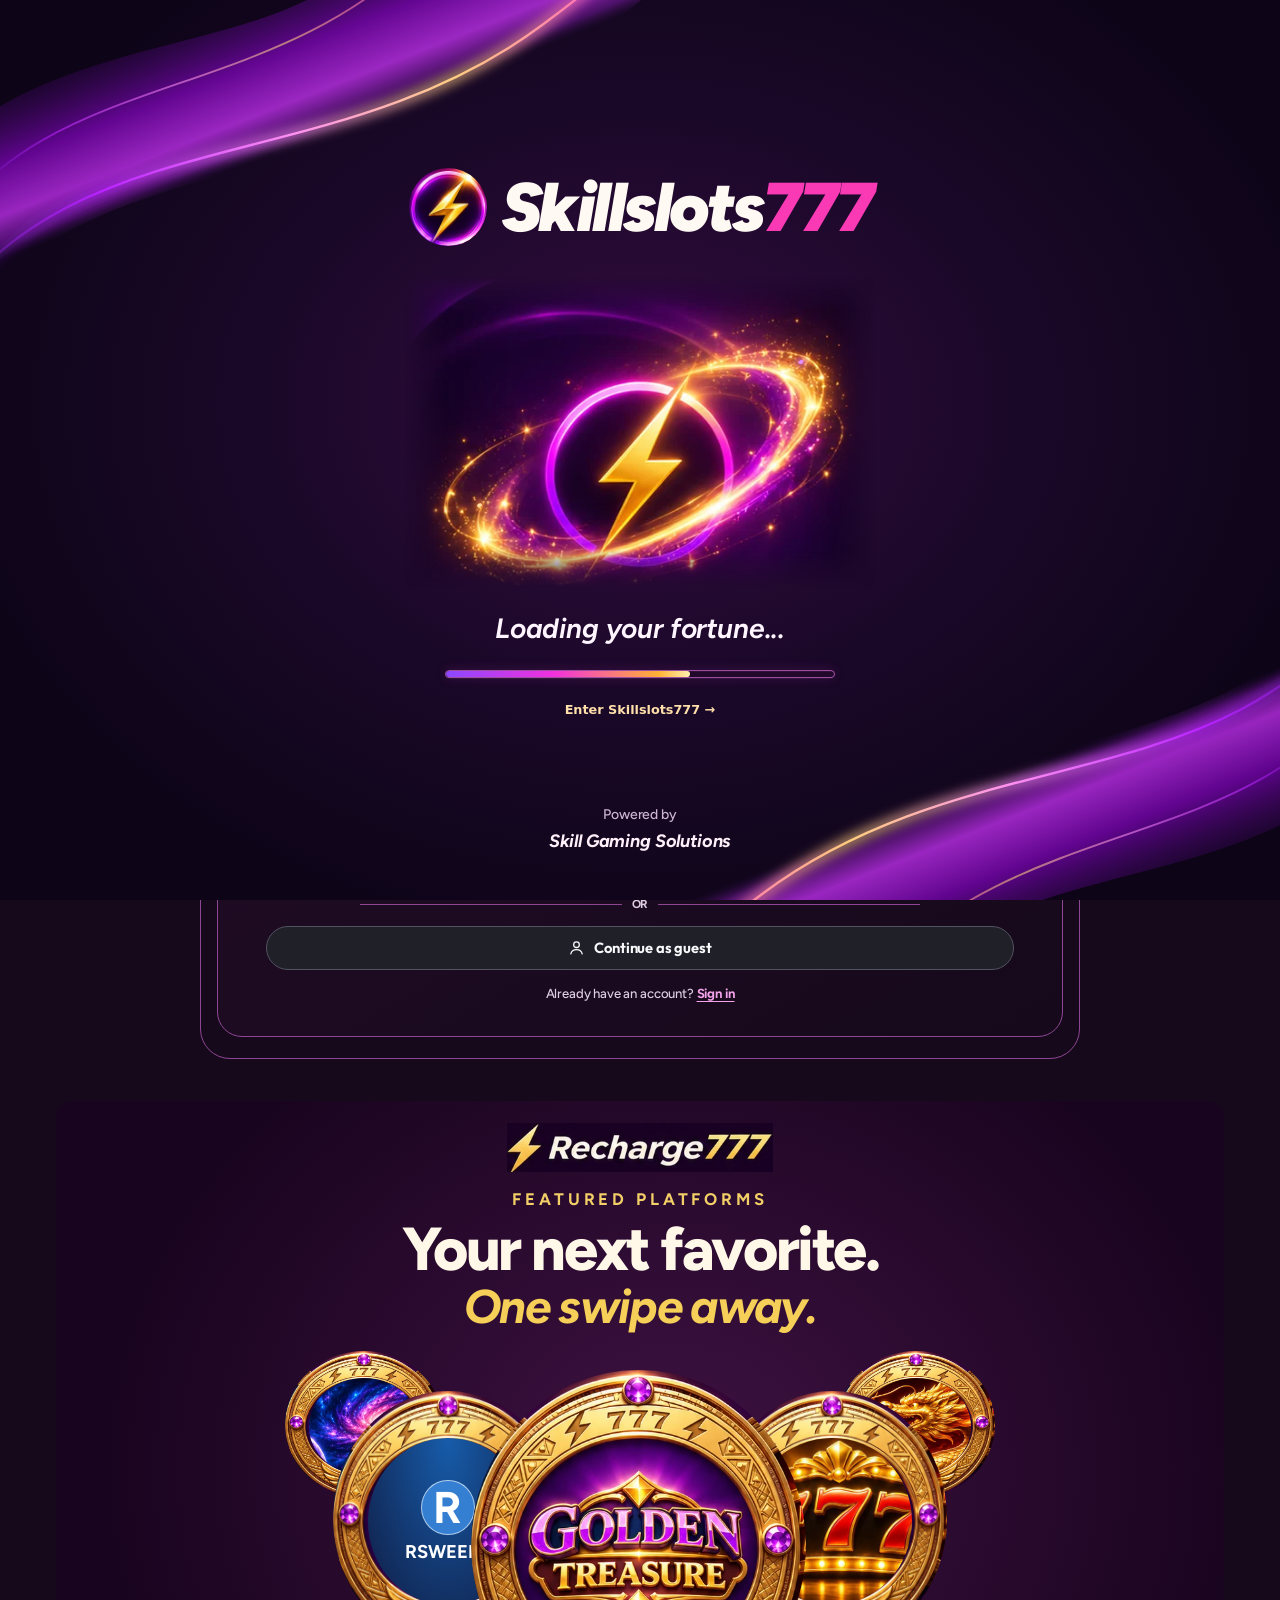
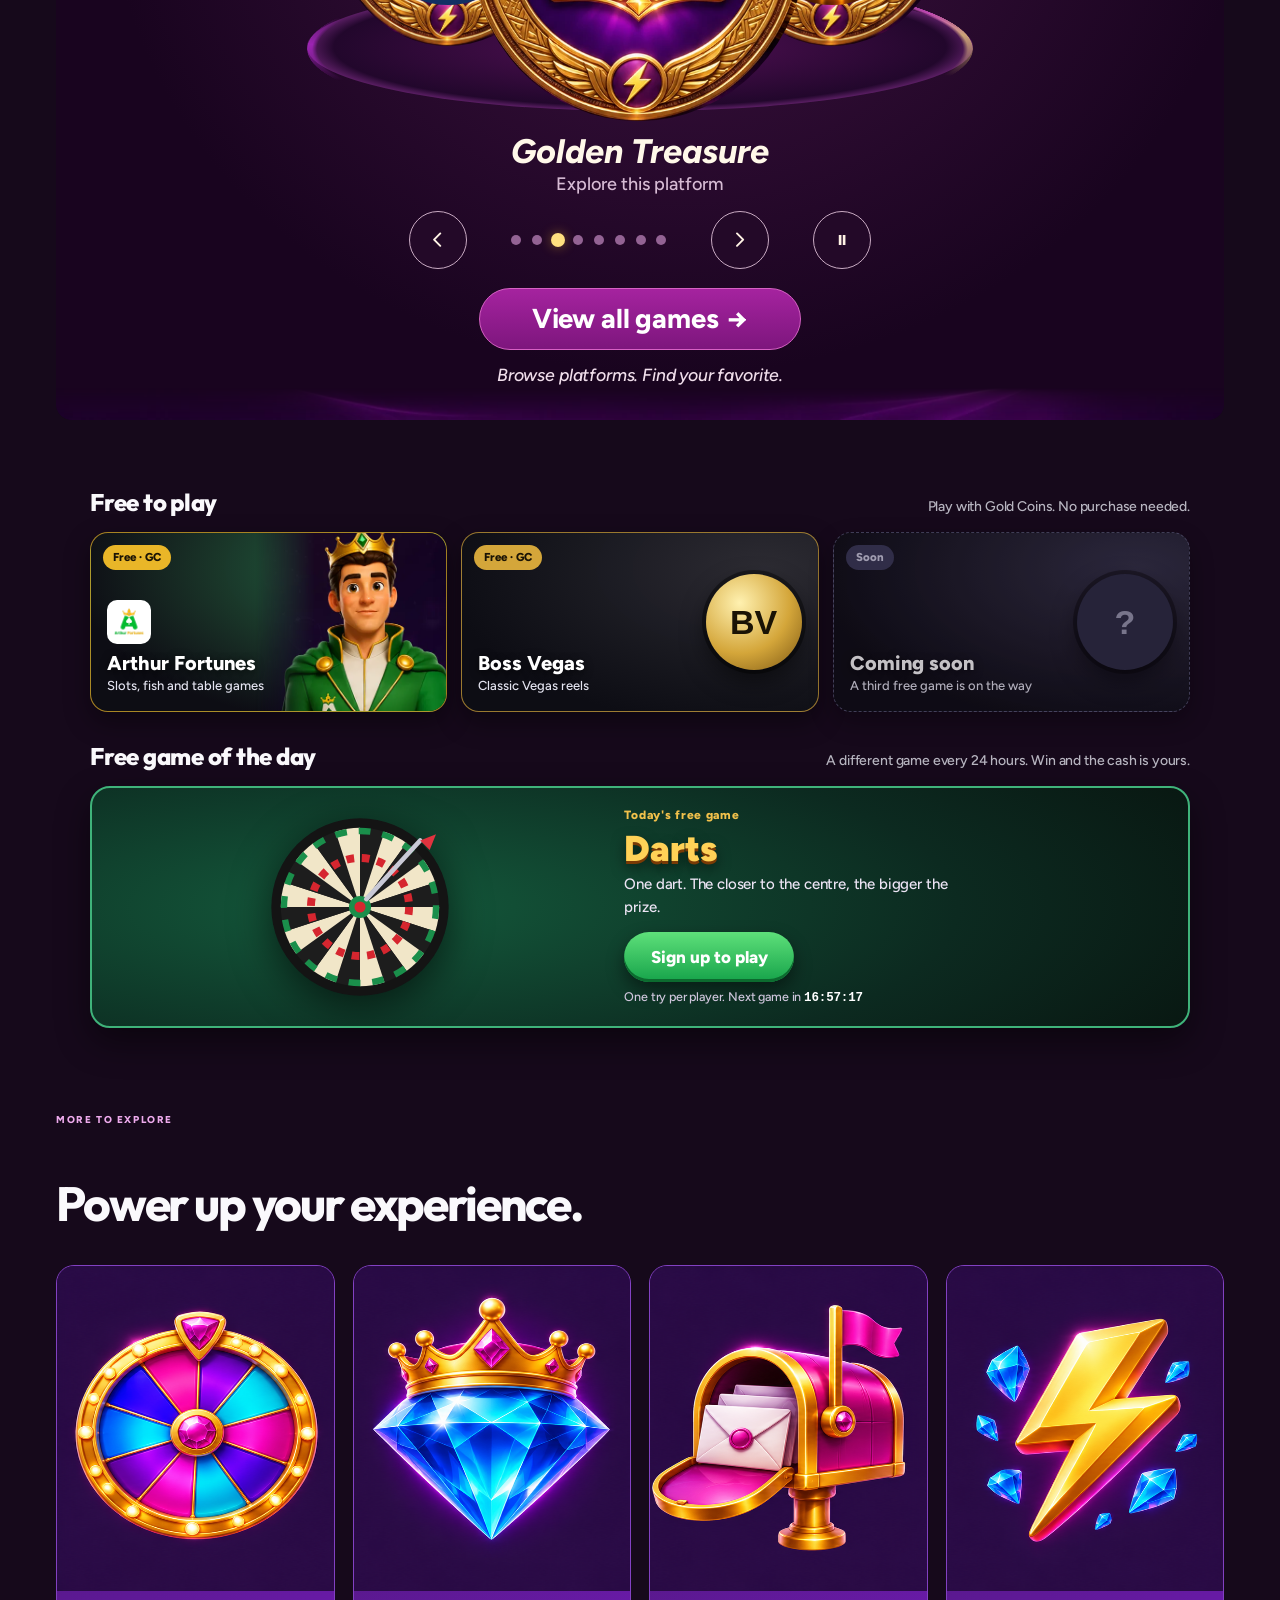
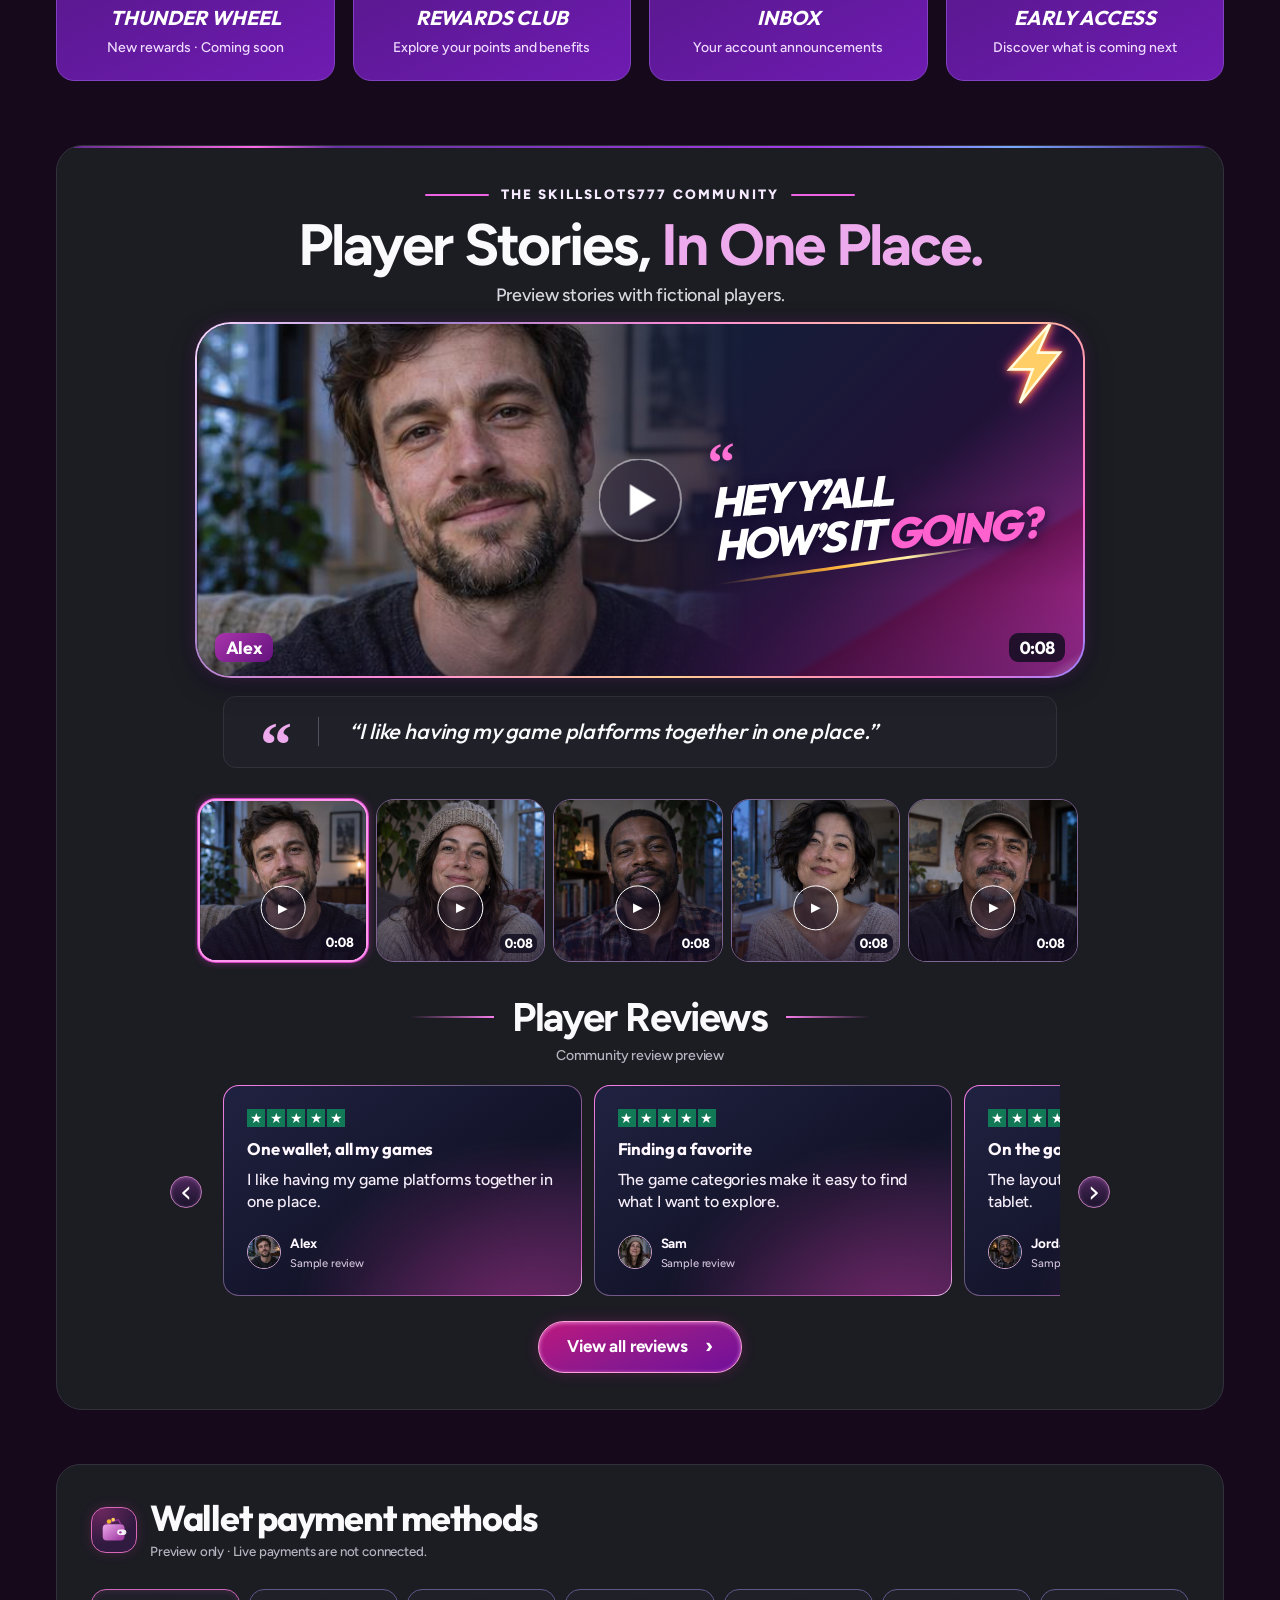
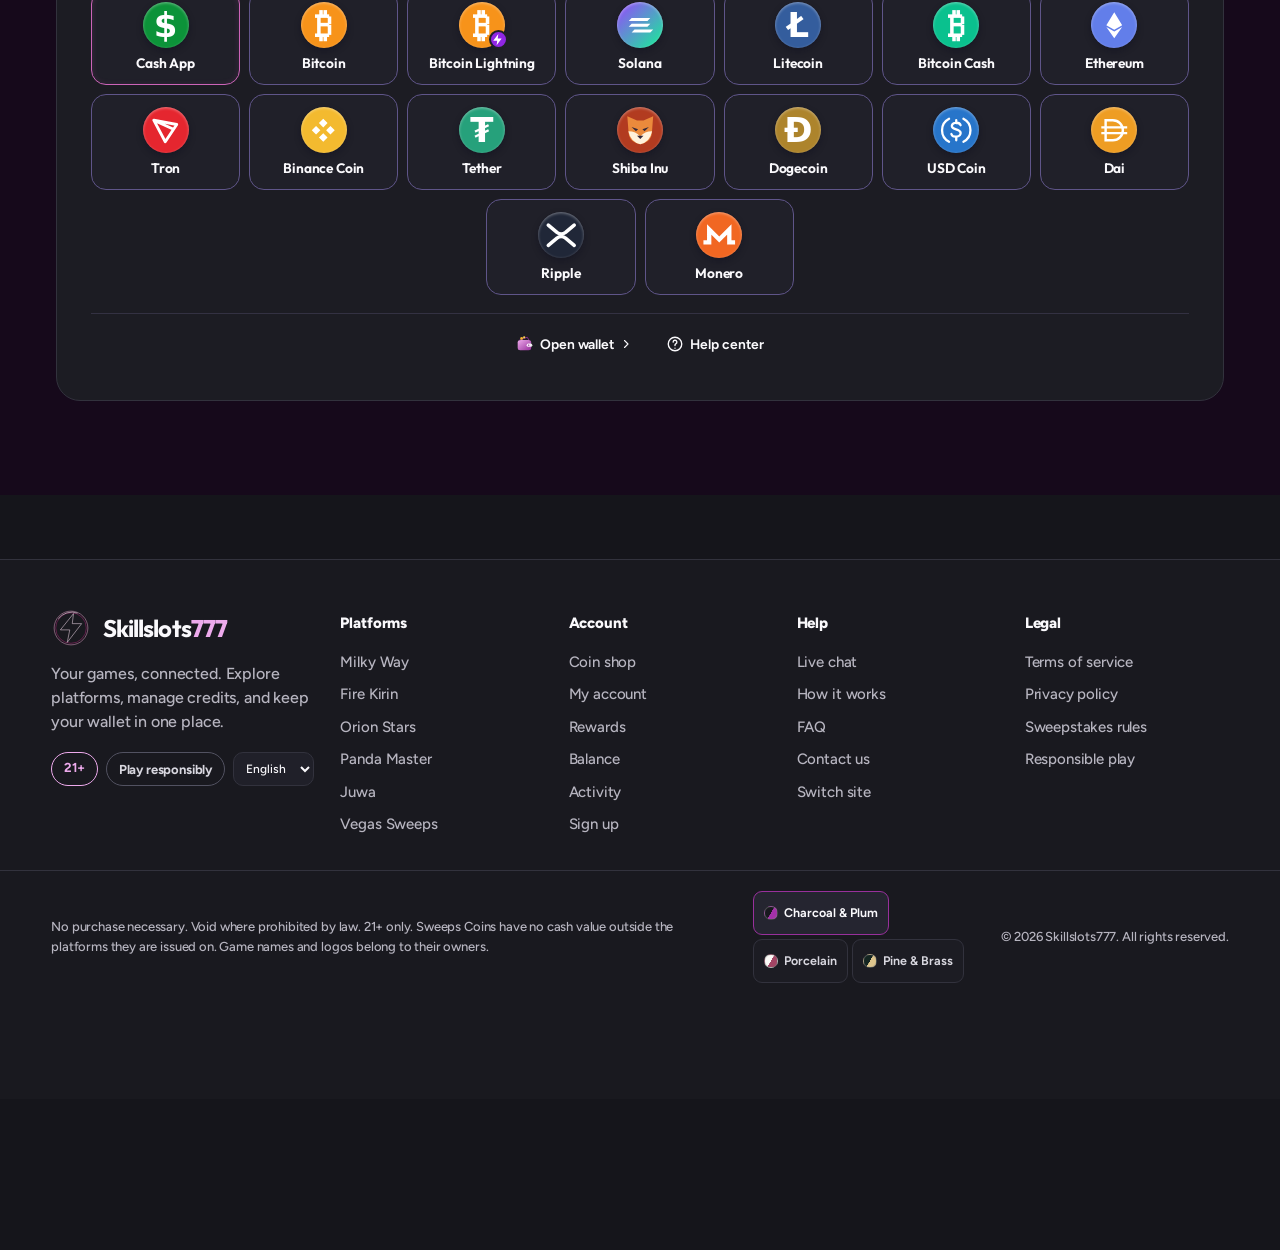
==== commit ee14a9d8: "Free games: return coins to balance (new wording)" ====
--- a/v3/index.html
+++ b/v3/index.html
@@ -46,7 +46,7 @@
 <link rel="stylesheet" href="game-detail.css?v=1">
 <link rel="stylesheet" href="wallet-rewards-update.css?v=1">
 <link rel="stylesheet" href="motion.css?v=gallery2">
-<link rel="stylesheet" href="../extras.css?v=5">
+<link rel="stylesheet" href="../extras.css?v=6">
 </head>
 <body>
 <nav class="site-switch" aria-label="Switch site"><small>Site:</small><a href="../?site=a">Recharge777</a><a href="../?site=b">Gamewallet777</a><span class="on" aria-current="page">Skillslots777</span></nav>
@@ -145,8 +145,8 @@
 <script data-boot defer src="deposit.js?v=1"></script>
 <script data-boot defer src="platform-browser.js?v=gallery2-ss-acct"></script>
 <script data-boot defer src="kiosk.js?v=1-ss"></script>
-<script defer src="../extras.js?v=5"></script>
+<script defer src="../extras.js?v=6"></script>
 <script data-boot defer src="app.js?v=gallery2-phone-ss-act-acct-50k"></script>
-<script data-boot defer src="languages.js?v=wallet-rewards-1-phone-ss-acct-gc-p"></script>
+<script data-boot defer src="languages.js?v=wallet-rewards-1-phone-ss-acct-gc-p-r"></script>
 </body>
 </html>
--- a/extras.css
+++ b/extras.css
@@ -107,3 +107,5 @@
 .gc-split.one {grid-template-columns:1fr}
 .gc-play {margin-top:2px;height:52px;font-size:16.5px}
 .gc-bonus {margin:10px 0 2px;padding:10px 12px;border-radius:12px;background:#f2c14b1f;color:#f2d27a;font-size:13.5px;font-weight:700;text-align:center}
+.gc-return {display:block;width:100%;margin-top:8px;height:46px;border-radius:999px;border:1.5px solid #f2c14b;background:transparent;color:#f2d27a;font:800 15px/1 Figtree,sans-serif;cursor:pointer}
+.gc-return:hover {background:#f2c14b1a}
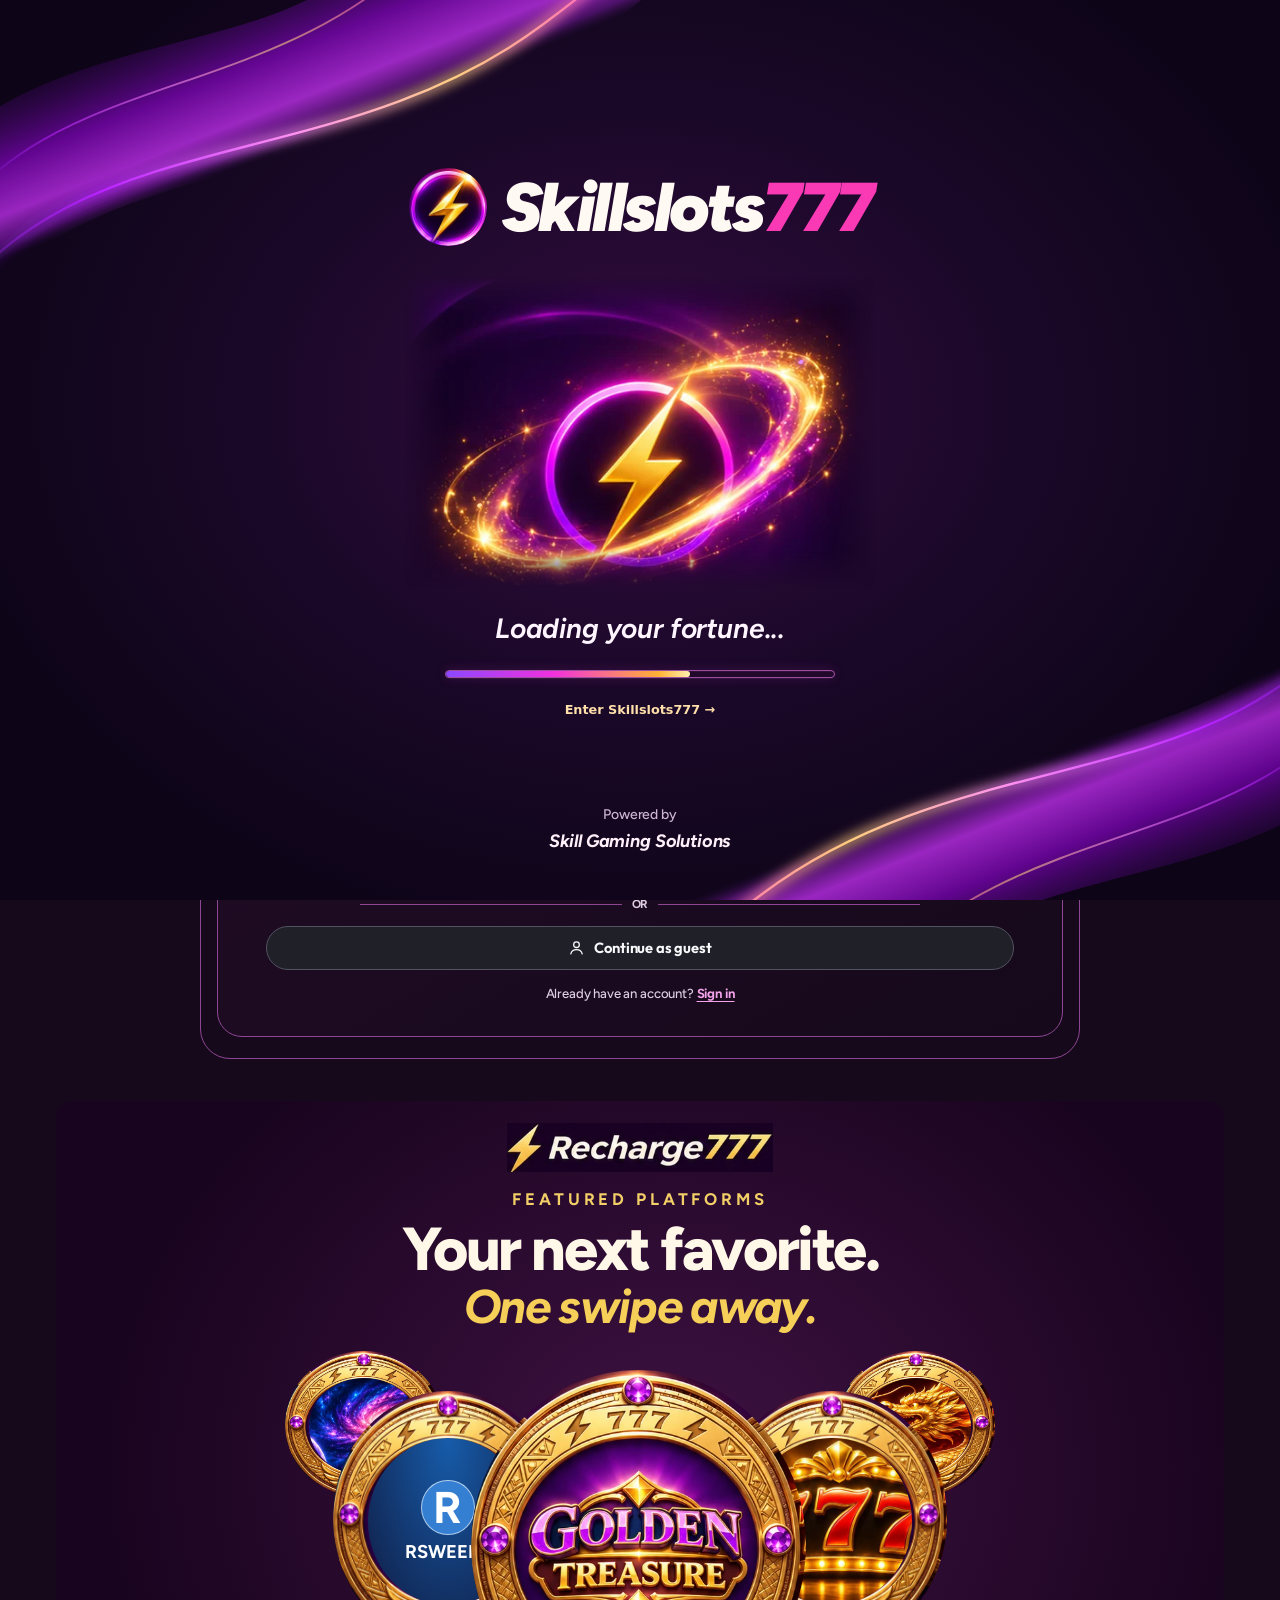
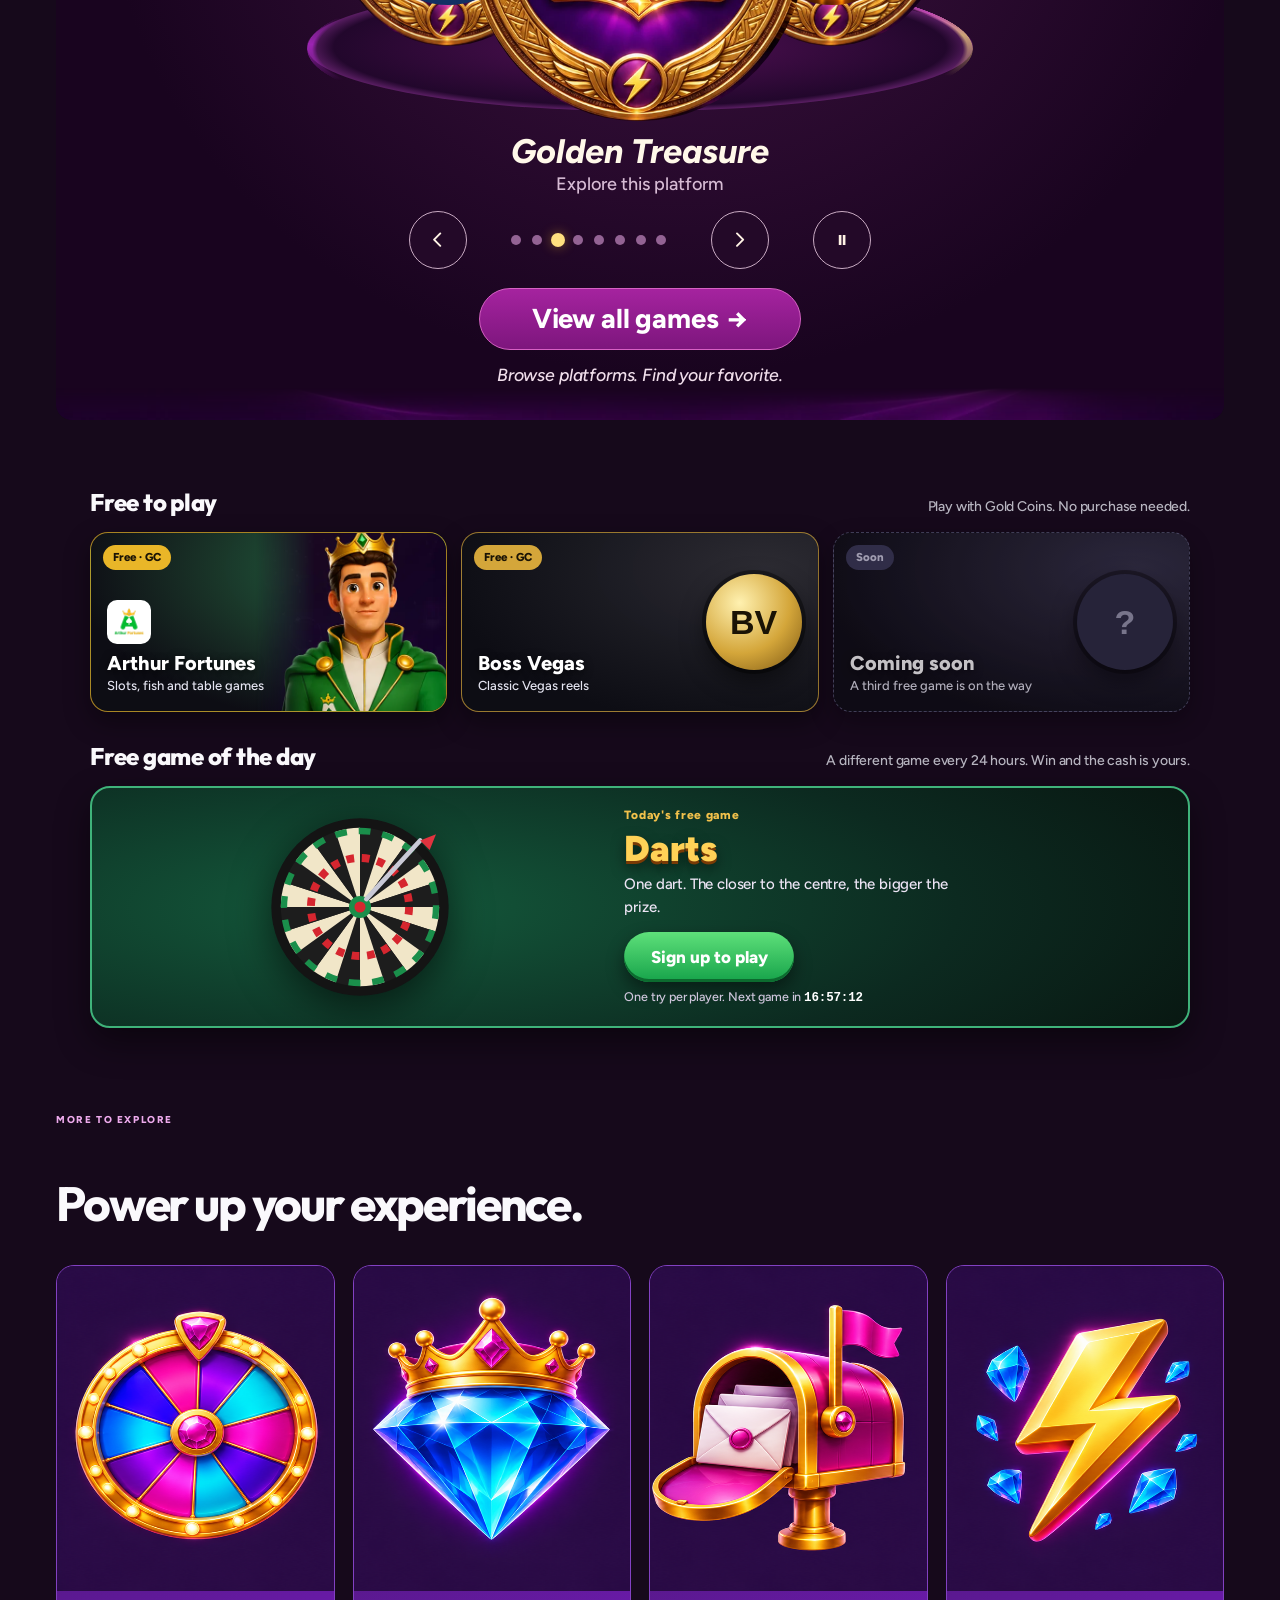
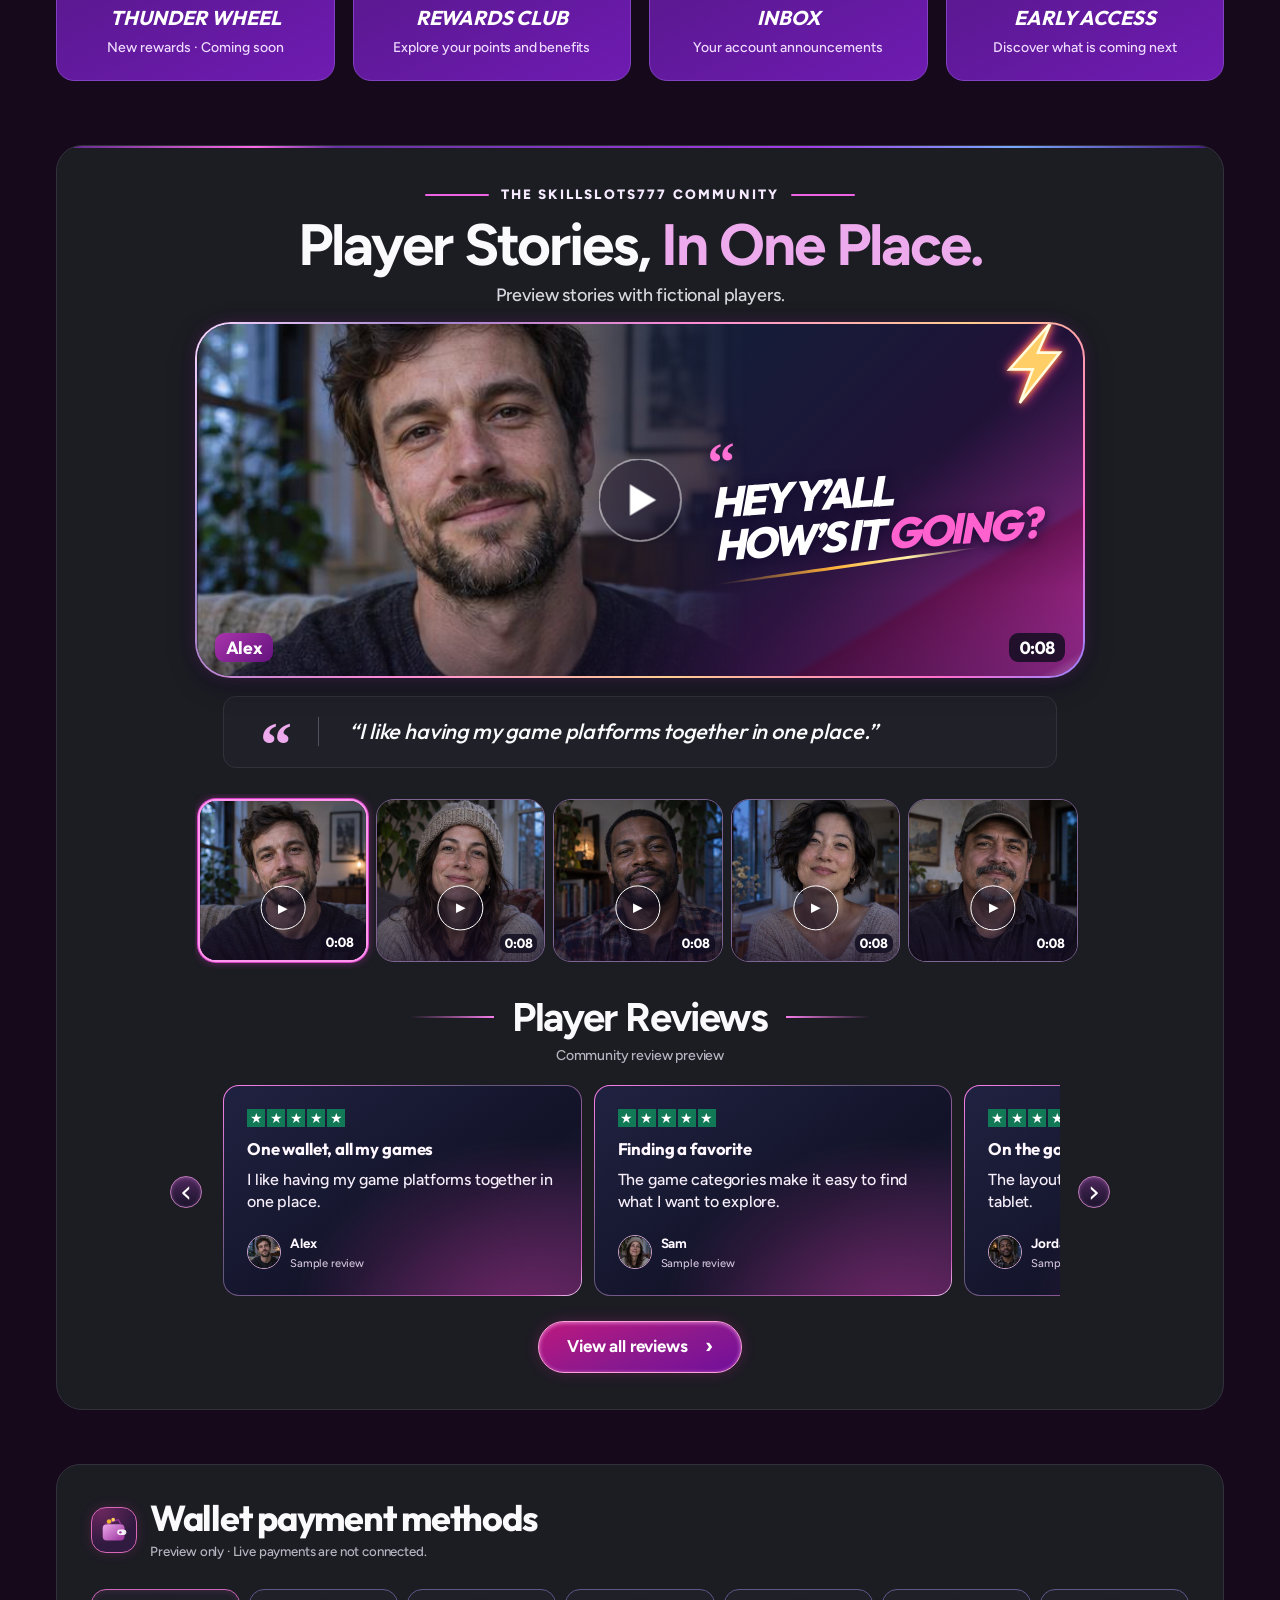
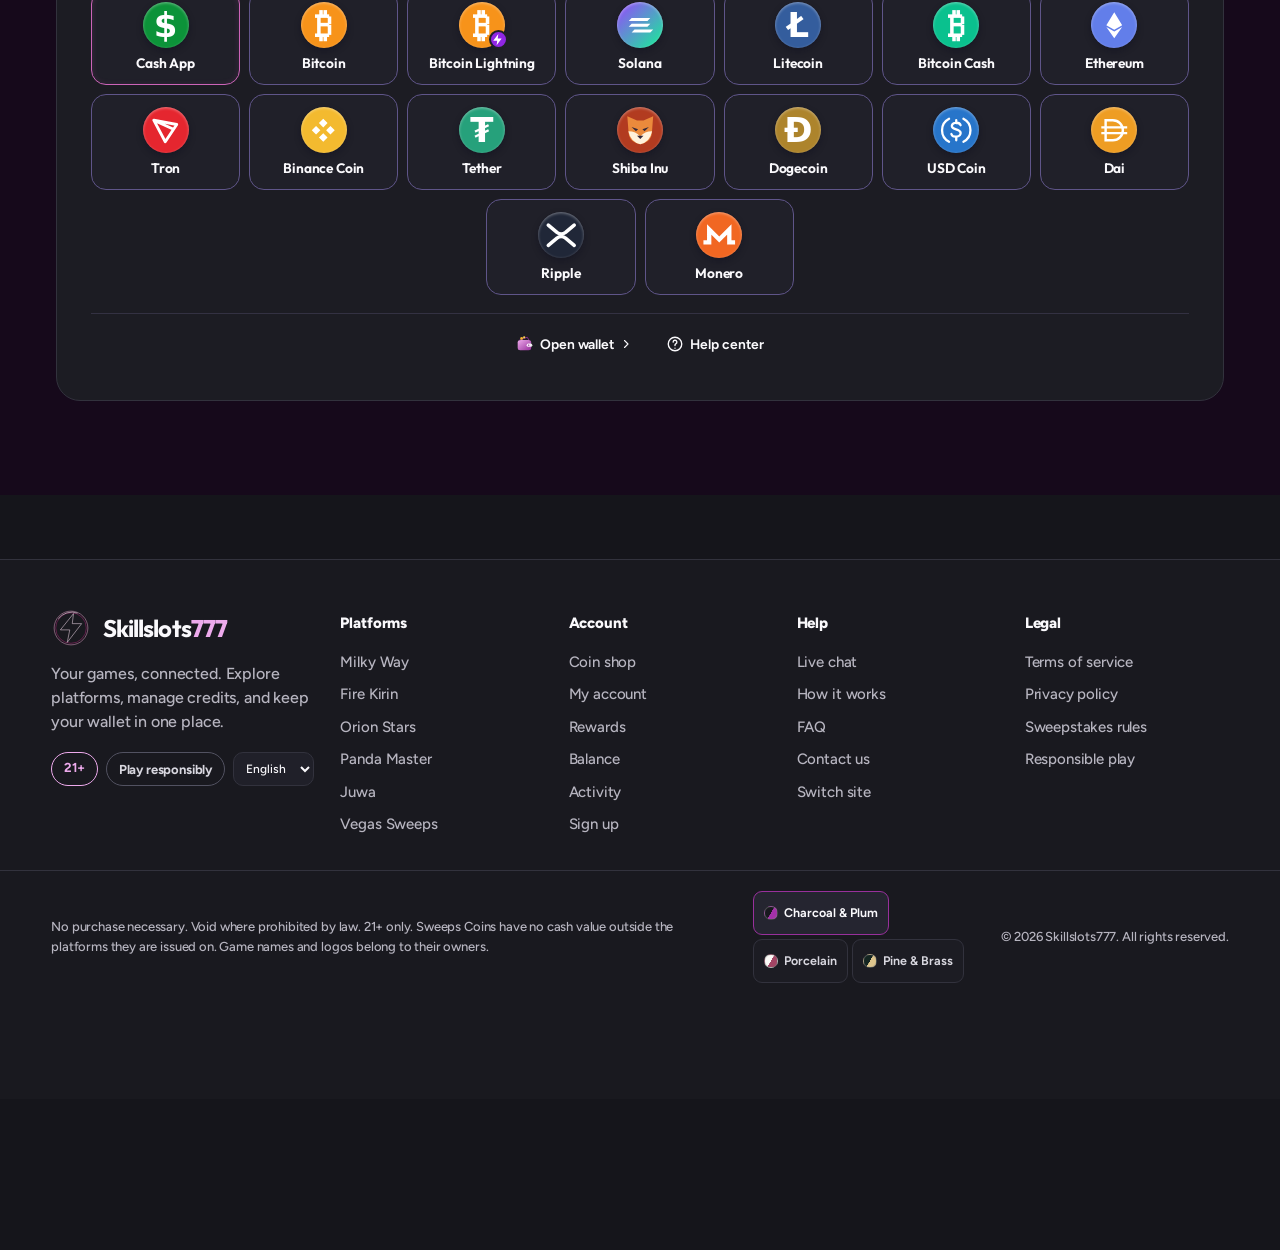
==== commit fc60c7ce: "Free games: drop the sign-in bonus note" ====
--- a/v3/index.html
+++ b/v3/index.html
@@ -145,7 +145,7 @@
 <script data-boot defer src="deposit.js?v=1"></script>
 <script data-boot defer src="platform-browser.js?v=gallery2-ss-acct"></script>
 <script data-boot defer src="kiosk.js?v=1-ss"></script>
-<script defer src="../extras.js?v=6"></script>
+<script defer src="../extras.js?v=7"></script>
 <script data-boot defer src="app.js?v=gallery2-phone-ss-act-acct-50k"></script>
 <script data-boot defer src="languages.js?v=wallet-rewards-1-phone-ss-acct-gc-p-r"></script>
 </body>
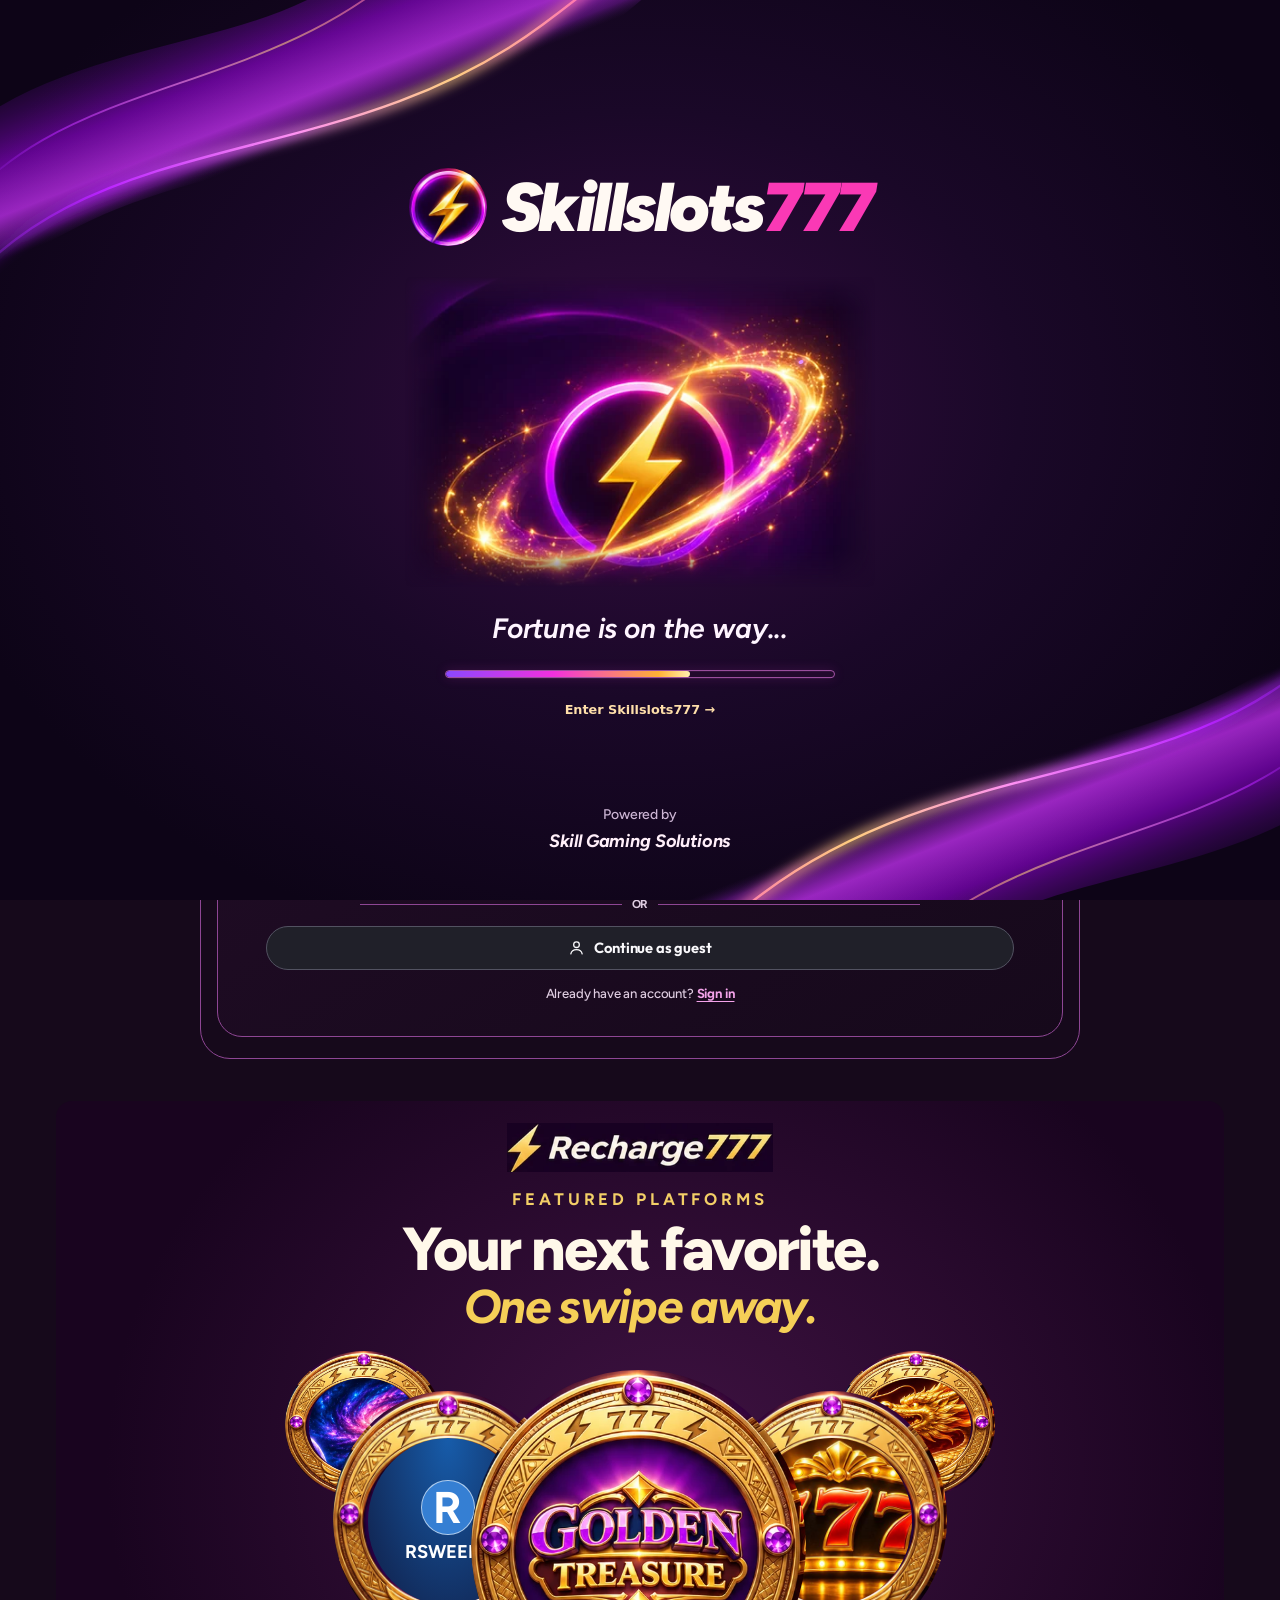
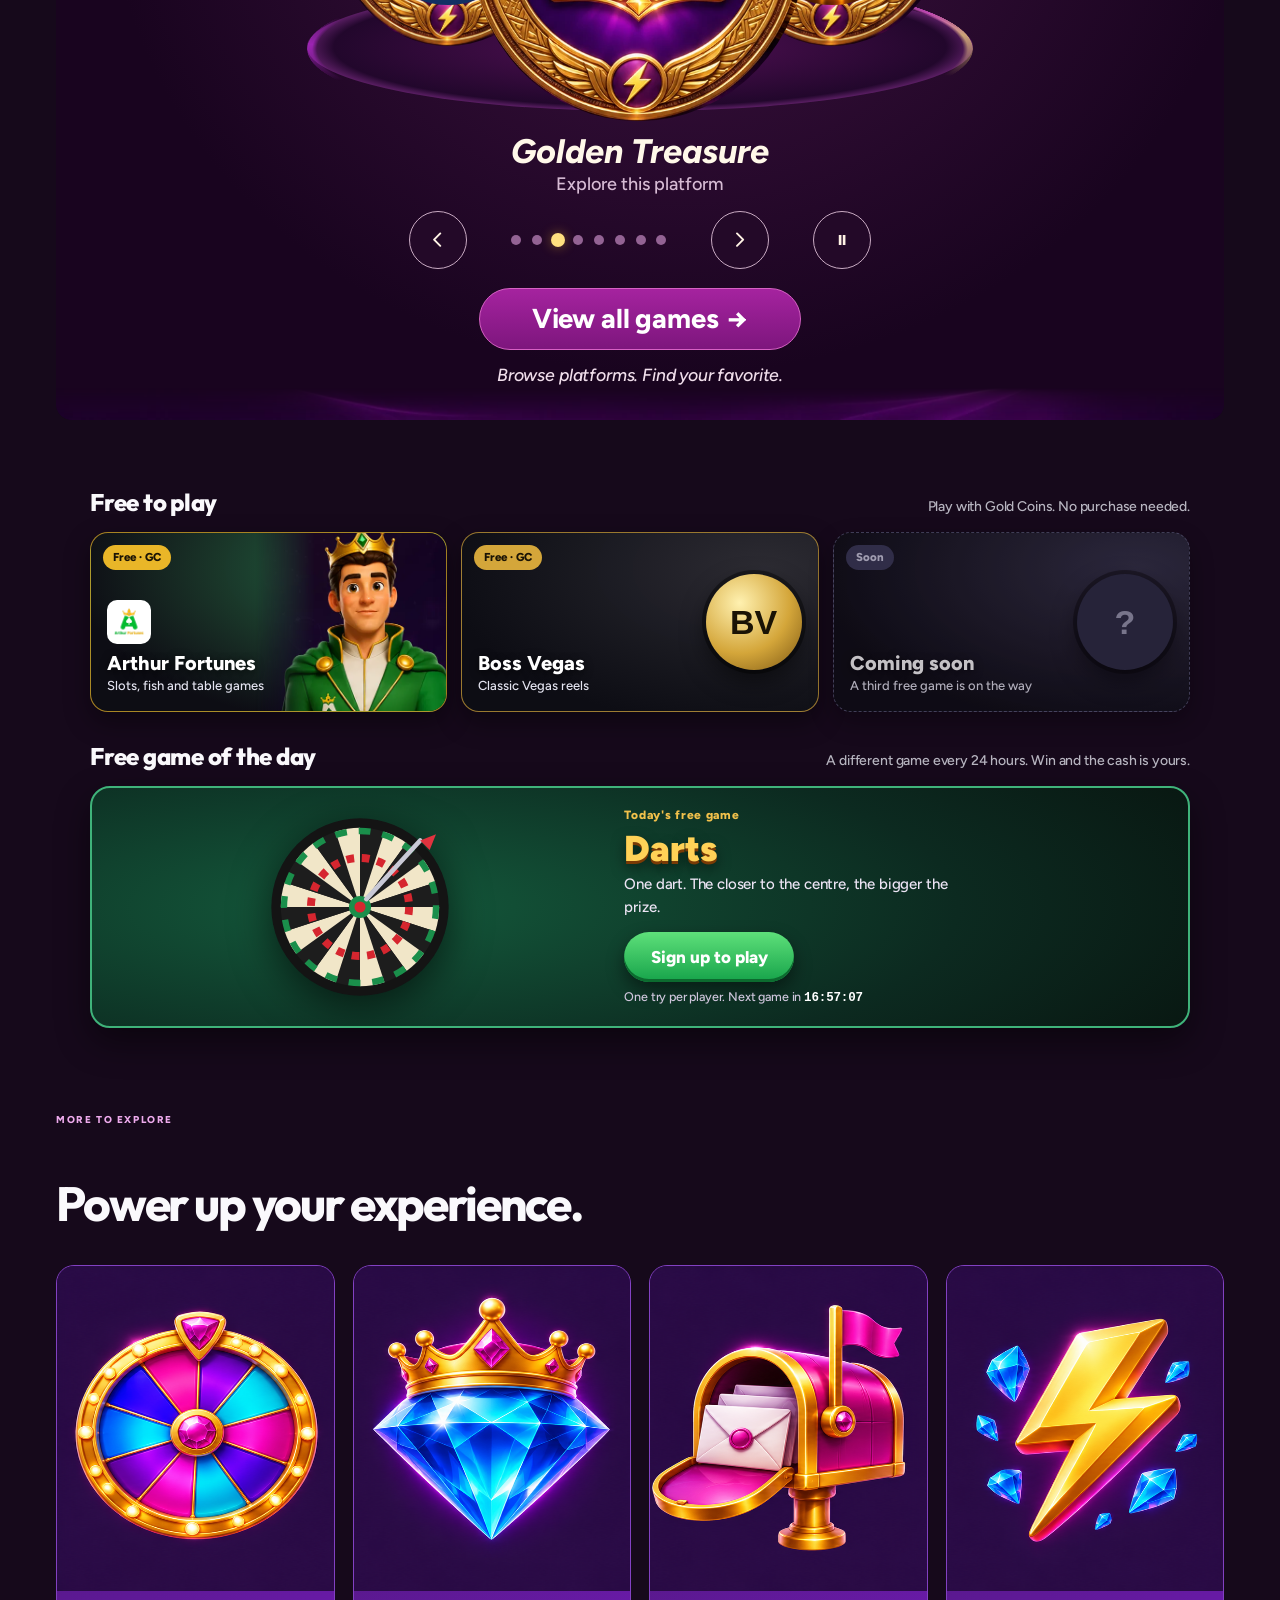
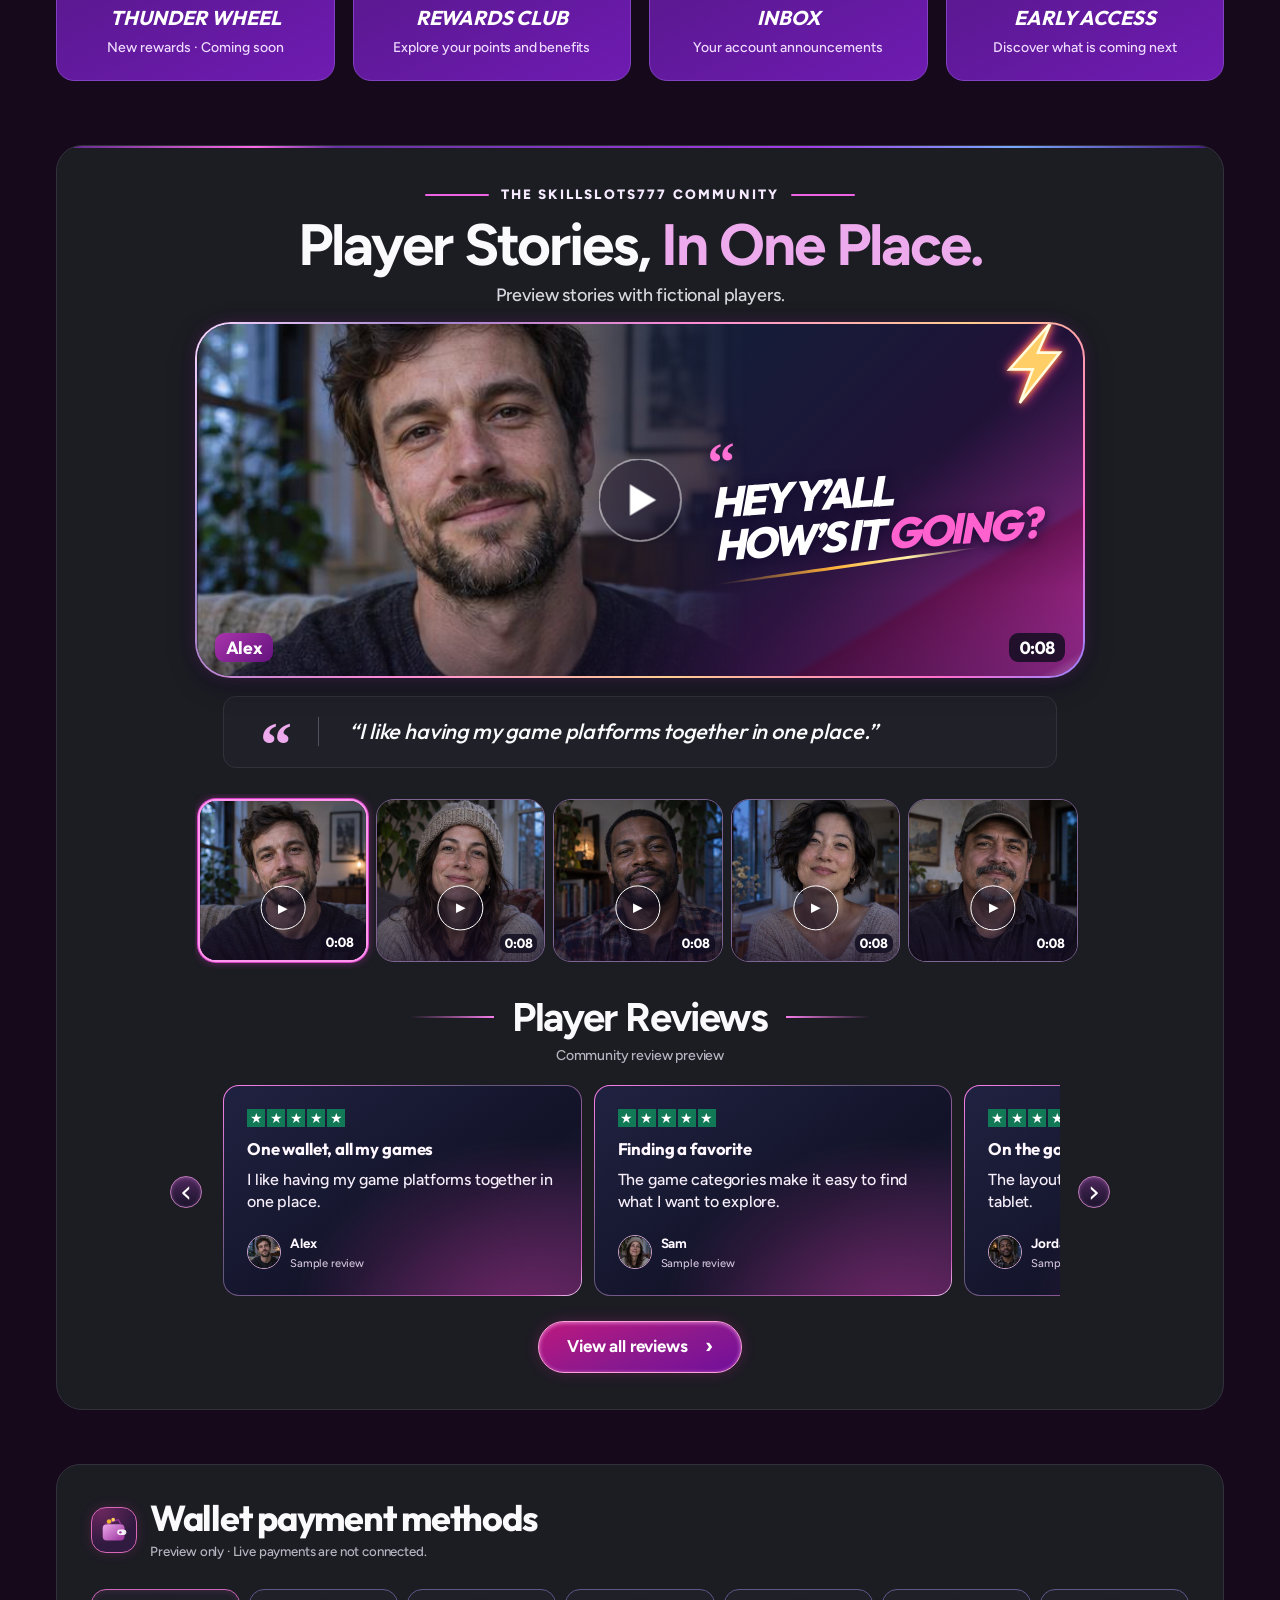
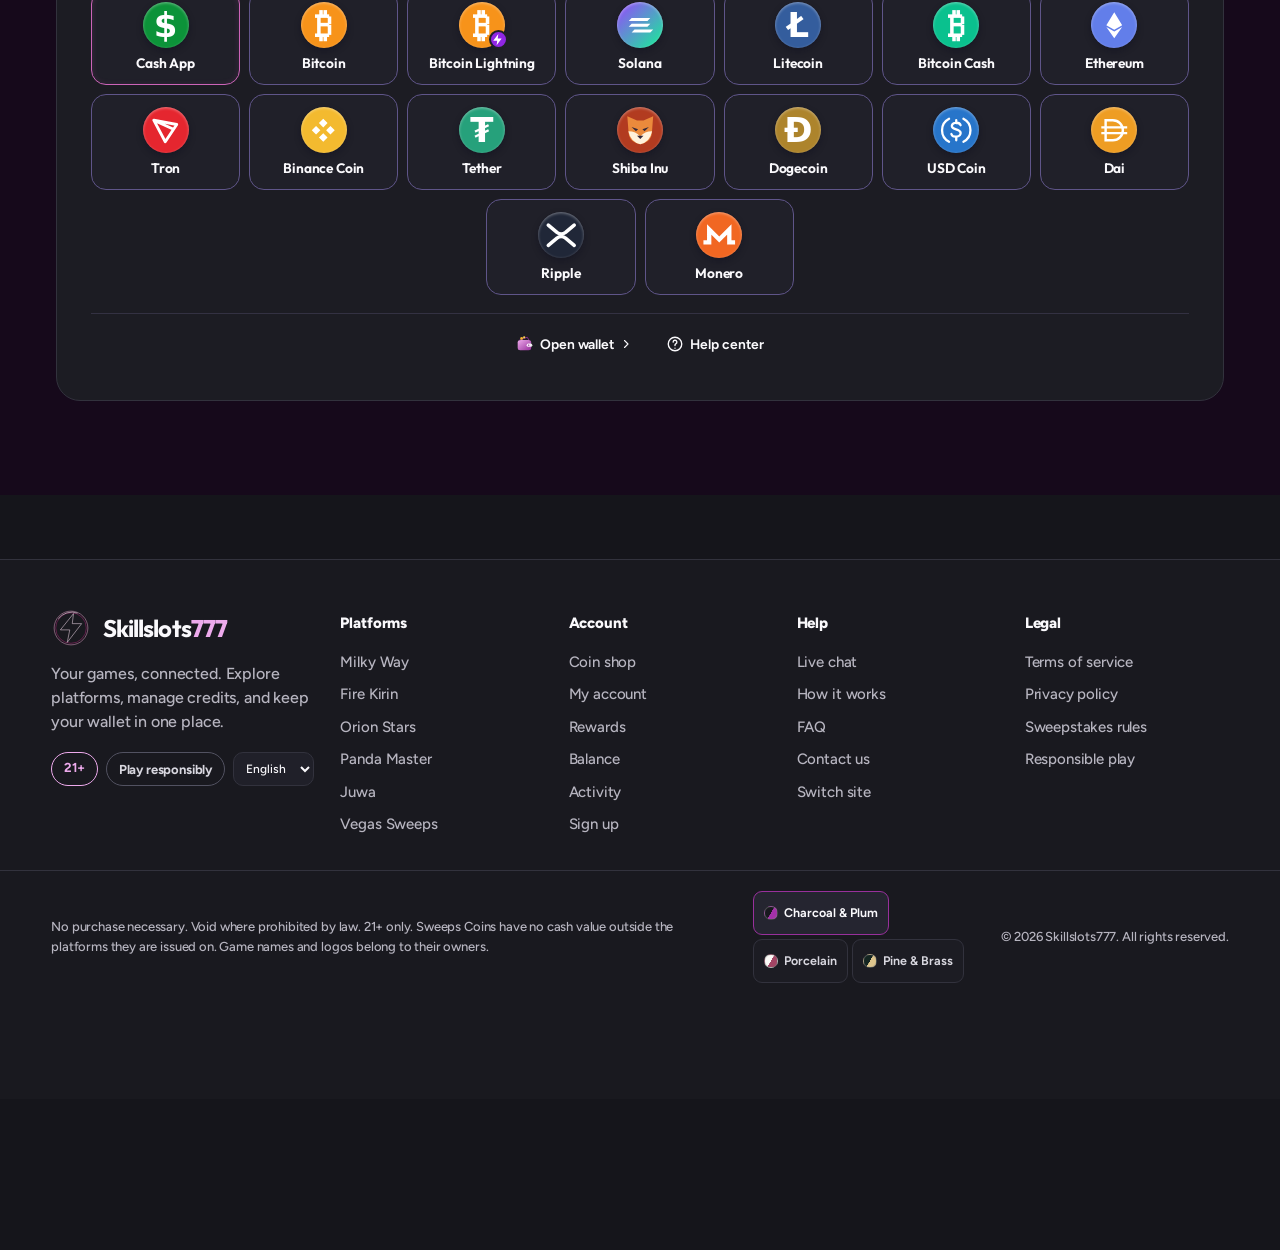
==== commit 71e5beb9: "Free games: transfer coins in the panel first, Play only opens the game; compact panel" ====
--- a/v3/index.html
+++ b/v3/index.html
@@ -46,7 +46,7 @@
 <link rel="stylesheet" href="game-detail.css?v=1">
 <link rel="stylesheet" href="wallet-rewards-update.css?v=1">
 <link rel="stylesheet" href="motion.css?v=gallery2">
-<link rel="stylesheet" href="../extras.css?v=6">
+<link rel="stylesheet" href="../extras.css?v=8">
 </head>
 <body>
 <nav class="site-switch" aria-label="Switch site"><small>Site:</small><a href="../?site=a">Recharge777</a><a href="../?site=b">Gamewallet777</a><span class="on" aria-current="page">Skillslots777</span></nav>
@@ -145,8 +145,8 @@
 <script data-boot defer src="deposit.js?v=1"></script>
 <script data-boot defer src="platform-browser.js?v=gallery2-ss-acct"></script>
 <script data-boot defer src="kiosk.js?v=1-ss"></script>
-<script defer src="../extras.js?v=7"></script>
+<script defer src="../extras.js?v=8"></script>
 <script data-boot defer src="app.js?v=gallery2-phone-ss-act-acct-50k"></script>
-<script data-boot defer src="languages.js?v=wallet-rewards-1-phone-ss-acct-gc-p-r"></script>
+<script data-boot defer src="languages.js?v=wallet-rewards-1-phone-ss-acct-gc-p-r-t"></script>
 </body>
 </html>
--- a/extras.css
+++ b/extras.css
@@ -109,3 +109,21 @@
 .gc-bonus {margin:10px 0 2px;padding:10px 12px;border-radius:12px;background:#f2c14b1f;color:#f2d27a;font-size:13.5px;font-weight:700;text-align:center}
 .gc-return {display:block;width:100%;margin-top:8px;height:46px;border-radius:999px;border:1.5px solid #f2c14b;background:transparent;color:#f2d27a;font:800 15px/1 Figtree,sans-serif;cursor:pointer}
 .gc-return:hover {background:#f2c14b1a}
+
+/* free-game panel: compact, two clear steps */
+.modal-box.gc-box {max-height:calc(100dvh - 24px);overflow-y:auto;padding:18px}
+.gc-head {display:flex;align-items:center;gap:12px;margin:0 36px 12px 0}
+.gc-head img {width:64px;height:64px;border-radius:16px;object-fit:cover;object-position:center 12%;background:radial-gradient(circle,var(--c1),#0d0d14);flex:none}
+.gc-head .f2p-mark {position:static;transform:none;width:64px;height:64px;font-size:22px;flex:none}
+.gc-head h2 {margin:0 !important;font-size:22px !important;text-align:left !important}
+.gc-head small {display:block;color:var(--mute,#9a9ab2);font-size:12.5px;line-height:1.3}
+.gc-step {display:flex;align-items:center;gap:8px;margin:14px 0 8px}
+.gc-step span {width:22px;height:22px;border-radius:50%;display:grid;place-items:center;font-size:12px;font-weight:900;background:#f2c14b;color:#2a1a00}
+.gc-step b {font-size:15px}
+.gc-mode {display:grid;grid-template-columns:1fr 1fr;gap:4px;padding:4px;margin-bottom:8px;border-radius:12px;background:#ffffff0d}
+.gc-mode button {height:36px;border-radius:9px;font-weight:700;font-size:14px;color:var(--mute,#9a9ab2);background:none;border:0;cursor:pointer}
+.gc-mode button.on {background:#f2c14b;color:#2a1a00}
+.gc-mode button:disabled {opacity:.4;cursor:default}
+.gc-move {height:46px;border-color:#f2c14b;color:#f2d27a}
+.gc-play {height:50px;font-size:16px}
+.gc-split {margin:0 0 4px}
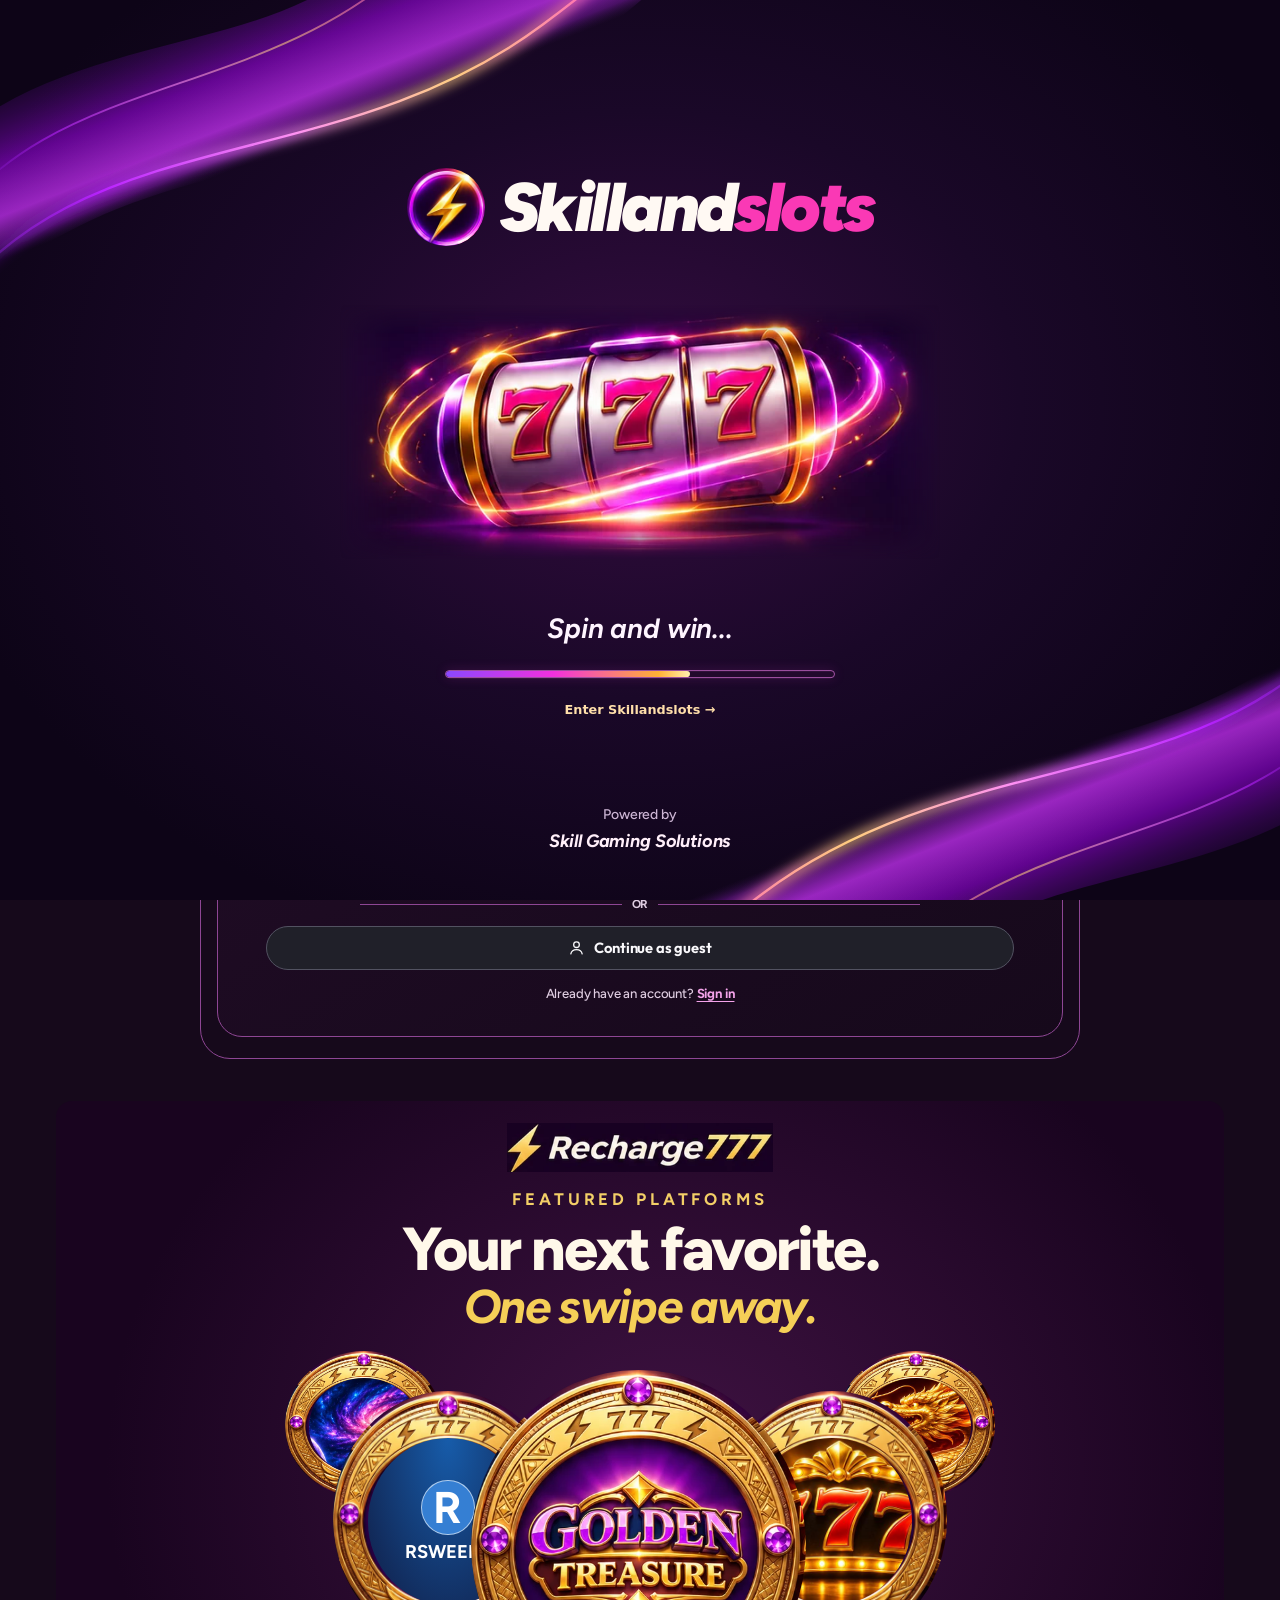
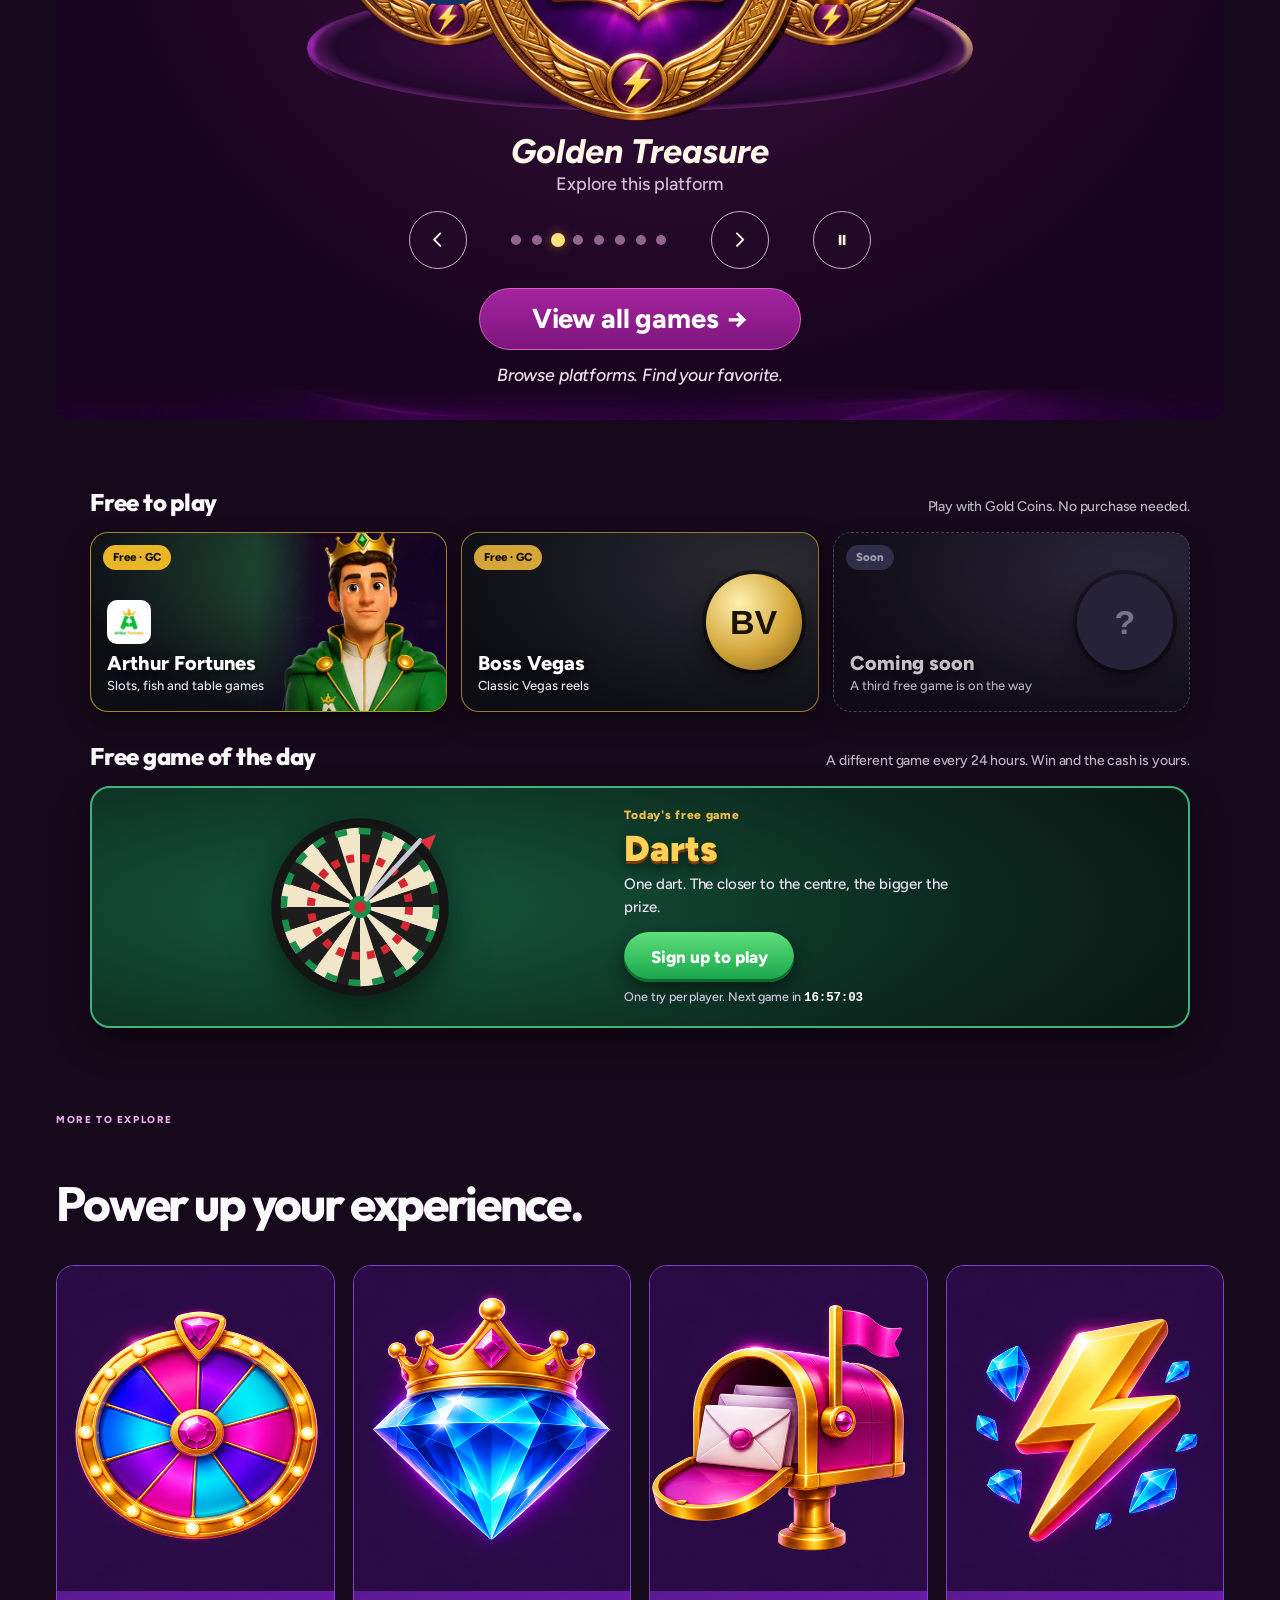
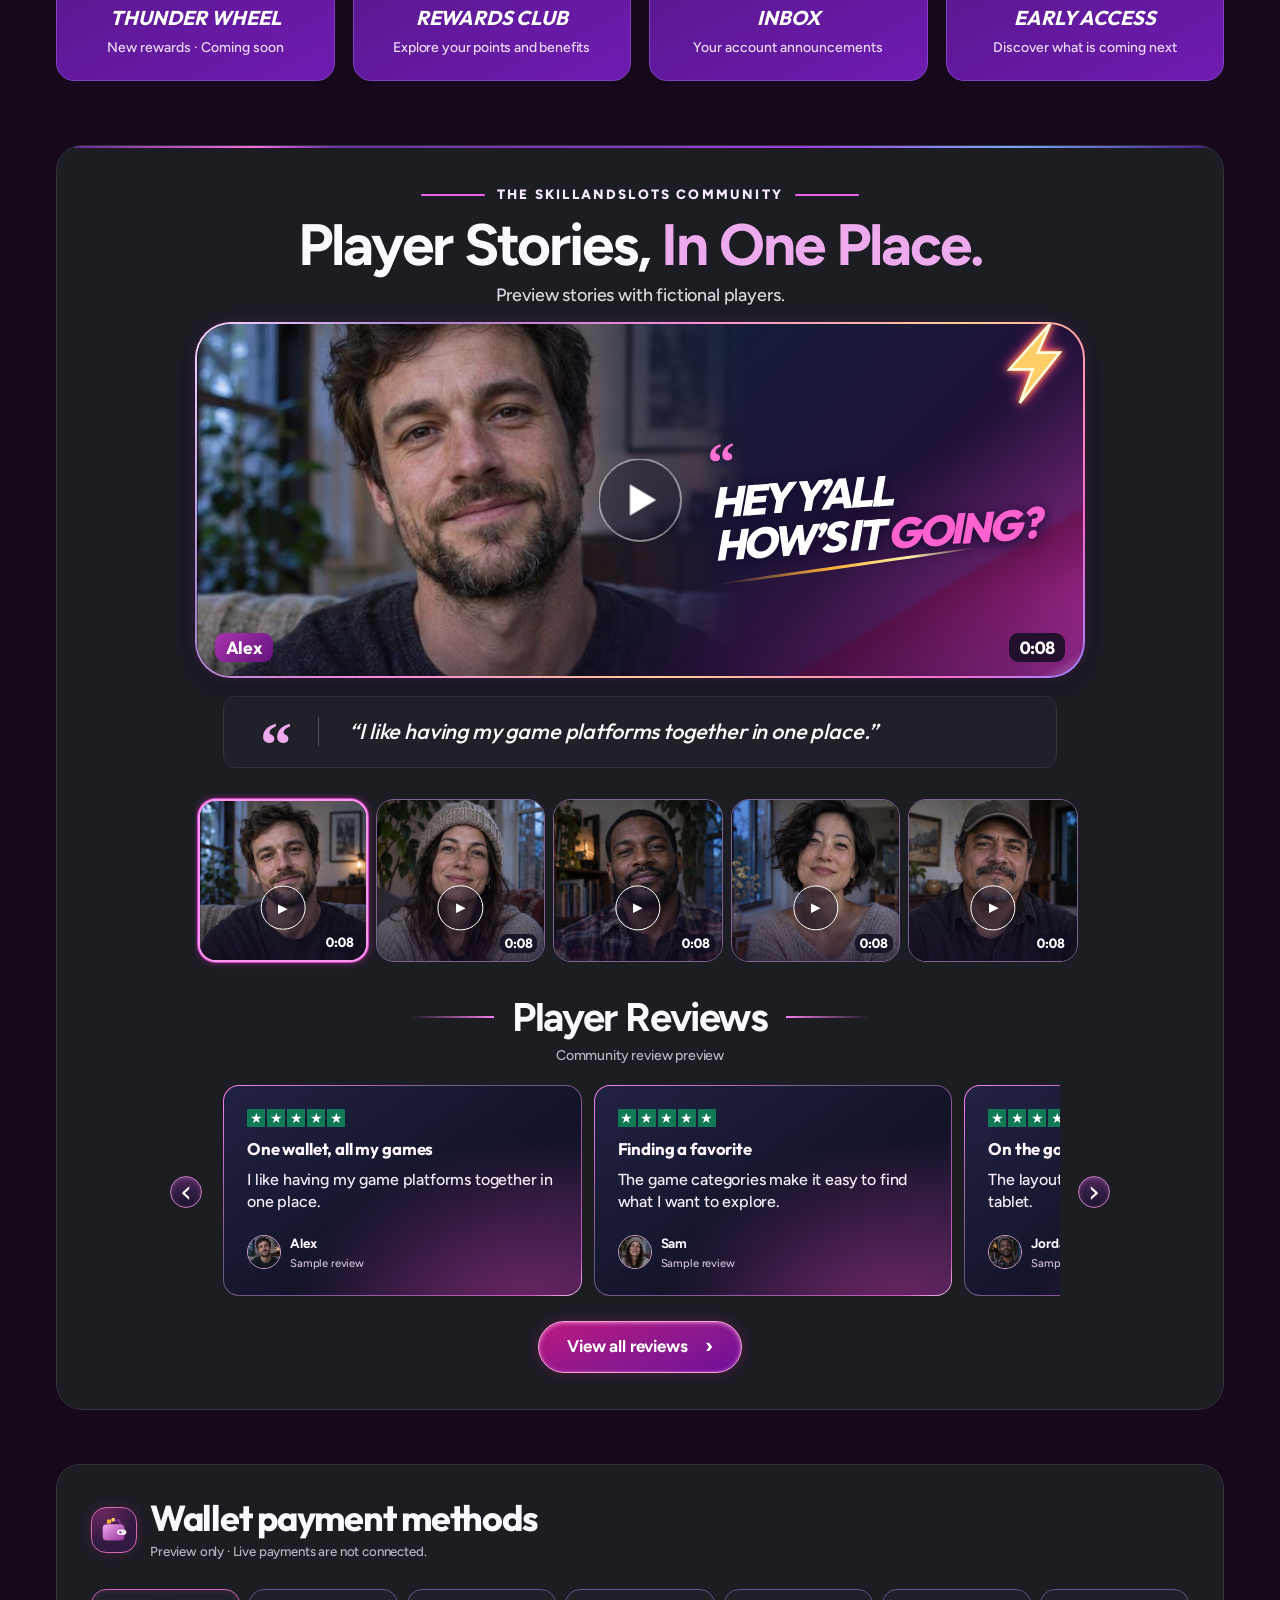
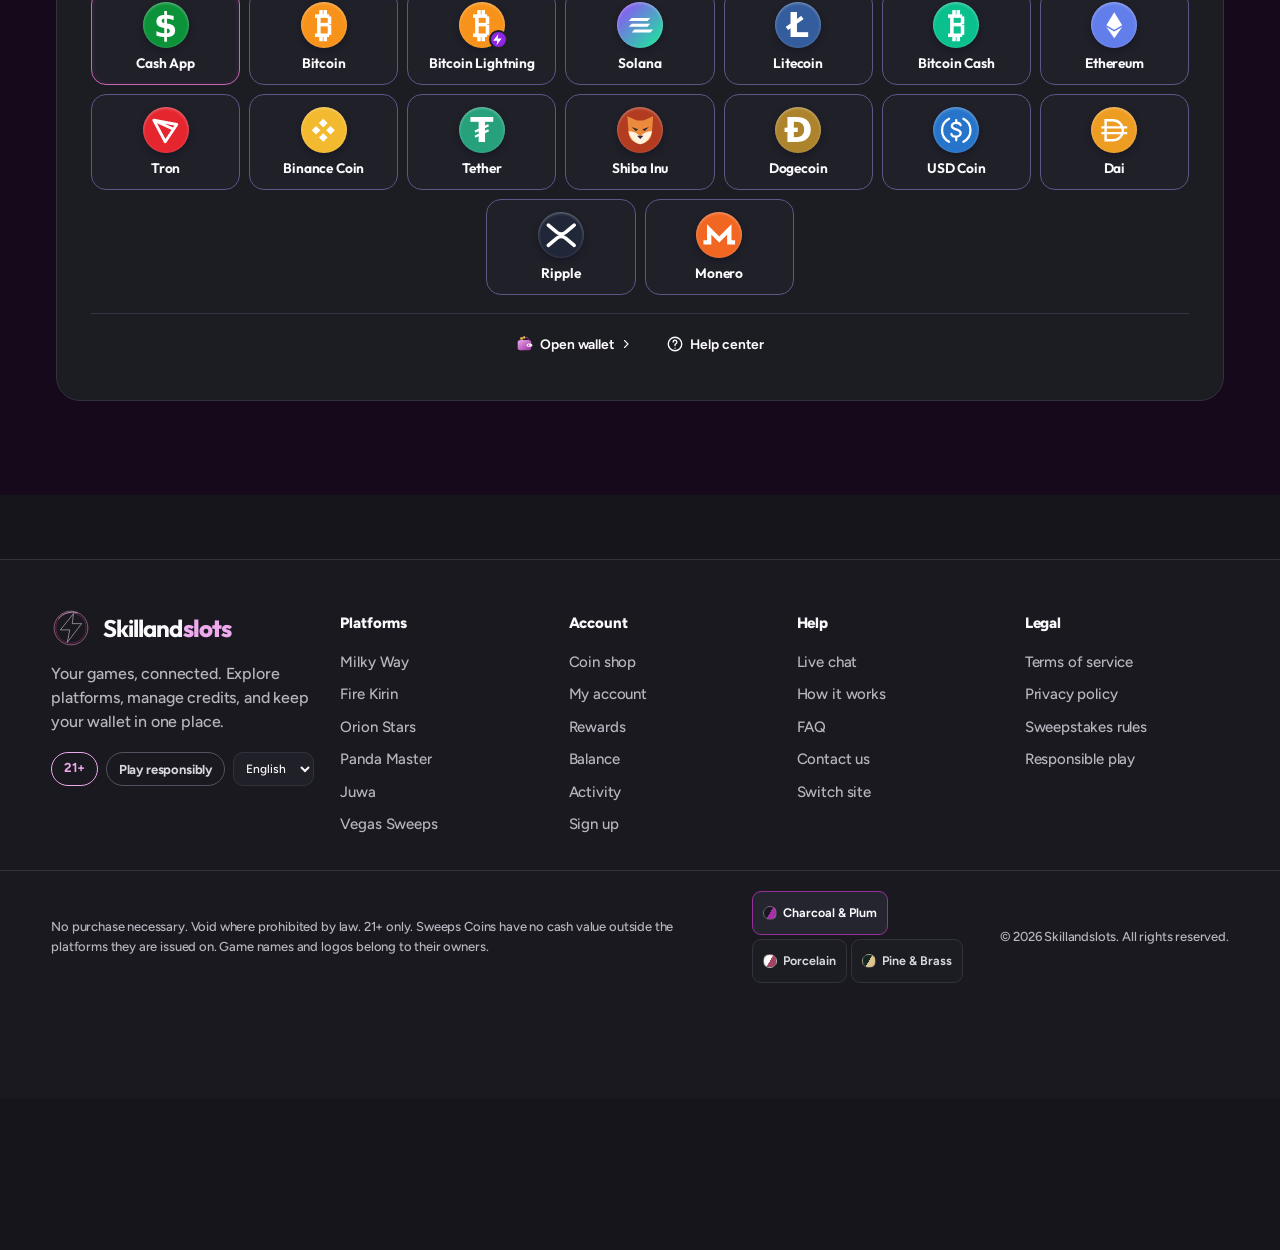
==== commit ec769c6e: "Rename Skillslots777 to Skillandslots; no footer for signed-in players" ====
--- a/v3/index.html
+++ b/v3/index.html
@@ -3,13 +3,13 @@
 <head>
 <meta charset="utf-8">
 <meta name="viewport" content="width=device-width, initial-scale=1, viewport-fit=cover">
-<title>Skillslots777 | Your games. One wallet.</title>
-<link rel="manifest" href="recharge.webmanifest?v=ss">
-<meta name="description" content="Skillslots777 brings your game accounts, credit management, and wallet activity together in one recharge platform.">
+<title>Skillandslots | Your games. One wallet.</title>
+<link rel="manifest" href="recharge.webmanifest?v=sas">
+<meta name="description" content="Skillandslots brings your game accounts, credit management, and wallet activity together in one recharge platform.">
 <meta name="theme-color" content="#170a22">
 <meta name="apple-mobile-web-app-capable" content="yes">
 <meta name="apple-mobile-web-app-status-bar-style" content="black-translucent">
-<meta name="apple-mobile-web-app-title" content="Skillslots777">
+<meta name="apple-mobile-web-app-title" content="Skillandslots">
 <link rel="icon" type="image/svg+xml" href="assets/logos/recharge-mark.svg">
 <link rel="apple-touch-icon" href="assets/logos/r777-touch.png">
 <script>
@@ -28,7 +28,7 @@
 <link rel="stylesheet" href="product.css?v=footer-layout-1">
 <link rel="stylesheet" href="community.css?v=2">
 <link rel="stylesheet" href="member.css?v=wallet-art-1-phone2-acct-sw2">
-<link rel="preload" as="script" href="splash.js?v=flow1-ss"><link rel="stylesheet" href="splash.css?v=cinema1">
+<link rel="preload" as="script" href="splash.js?v=flow1-ss-sas"><link rel="stylesheet" href="splash.css?v=cinema1">
 <link rel="stylesheet" href="guest-menu.css?v=cinema1">
 <link rel="stylesheet" href="highlights.css?v=1">
 <link rel="stylesheet" href="palettes.css?v=1">
@@ -49,11 +49,11 @@
 <link rel="stylesheet" href="../extras.css?v=8">
 </head>
 <body>
-<nav class="site-switch" aria-label="Switch site"><small>Site:</small><a href="../?site=a">Recharge777</a><a href="../?site=b">Gamewallet777</a><span class="on" aria-current="page">Skillslots777</span></nav>
+<nav class="site-switch" aria-label="Switch site"><small>Site:</small><a href="../?site=a">Recharge777</a><a href="../?site=b">Gamewallet777</a><span class="on" aria-current="page">Skillandslots</span></nav>
 
 <header class="top">
   <button class="member-menu-trigger" type="button" data-menu aria-label="Menu" aria-controls="drawer">☰</button>
-  <a class="logo" href="#/" aria-label="Skillslots777 home"><span class="logo-svg"><svg xmlns="http://www.w3.org/2000/svg" viewBox="0 0 64 64" fill="none" aria-hidden="true"><defs><linearGradient id="rgold" x1="8" y1="4" x2="54" y2="61" gradientUnits="userSpaceOnUse"><stop stop-color="#ffe4f5"/><stop offset=".28" stop-color="#bb1677"/><stop offset=".5" stop-color="#ff9bd6"/><stop offset=".75" stop-color="#9f185f"/><stop offset="1" stop-color="#ffc4e8"/></linearGradient><radialGradient id="rcore"><stop stop-color="#34204c"/><stop offset="1" stop-color="#101b38"/></radialGradient></defs><circle cx="32" cy="32" r="30" fill="url(#rgold)"/><circle cx="32" cy="32" r="27" fill="url(#rcore)" stroke="#ffb4df" stroke-width=".7"/><circle cx="32" cy="32" r="24.5" stroke="#d72d90" stroke-width=".6"/><path d="M36 9L15 35h15l-4 20 23-30H34l2-16Z" fill="url(#rgold)" stroke="#ffe6f6" stroke-width=".8" stroke-linejoin="round"/><path d="M12 17A26 26 0 0 1 42 8" stroke="#fff0fa" stroke-width="1.2" stroke-linecap="round" opacity=".7"/></svg></span><span>Skillslots<b>777</b></span></a>
+  <a class="logo" href="#/" aria-label="Skillandslots home"><span class="logo-svg"><svg xmlns="http://www.w3.org/2000/svg" viewBox="0 0 64 64" fill="none" aria-hidden="true"><defs><linearGradient id="rgold" x1="8" y1="4" x2="54" y2="61" gradientUnits="userSpaceOnUse"><stop stop-color="#ffe4f5"/><stop offset=".28" stop-color="#bb1677"/><stop offset=".5" stop-color="#ff9bd6"/><stop offset=".75" stop-color="#9f185f"/><stop offset="1" stop-color="#ffc4e8"/></linearGradient><radialGradient id="rcore"><stop stop-color="#34204c"/><stop offset="1" stop-color="#101b38"/></radialGradient></defs><circle cx="32" cy="32" r="30" fill="url(#rgold)"/><circle cx="32" cy="32" r="27" fill="url(#rcore)" stroke="#ffb4df" stroke-width=".7"/><circle cx="32" cy="32" r="24.5" stroke="#d72d90" stroke-width=".6"/><path d="M36 9L15 35h15l-4 20 23-30H34l2-16Z" fill="url(#rgold)" stroke="#ffe6f6" stroke-width=".8" stroke-linejoin="round"/><path d="M12 17A26 26 0 0 1 42 8" stroke="#fff0fa" stroke-width="1.2" stroke-linecap="round" opacity=".7"/></svg></span><span>Skilland<b>slots</b></span></a>
     <div class="top-right" id="topRight"></div>
 </header>
 
@@ -64,7 +64,7 @@
 <footer class="foot">
   <div class="foot-top">
     <div class="foot-brand">
-      <a class="logo" href="#/" aria-label="Skillslots777 home"></a>
+      <a class="logo" href="#/" aria-label="Skillandslots home"></a>
       <p>Your games, connected. Explore platforms, manage credits, and keep your wallet in one place.</p>
       <div class="foot-badges"><span>21+</span><a href="#" data-act="foot-doc" data-doc="Responsible play">Play responsibly</a><select class="menu-language" aria-label="Language" onchange="window.setLanguage(this.value)"><option value="en">English</option><option value="es">Español</option></select></div>
     </div>
@@ -90,7 +90,7 @@
   <div class="foot-bot">
     <p>No purchase necessary. Void where prohibited by law. 21+ only. Sweeps Coins have no cash value outside the platforms they are issued on. Game names and logos belong to their owners.</p>
     <div class="theme-pick" data-theme-pick></div>
-    <p class="copy">&copy; <span id="year">2026</span> Skillslots777. All rights reserved.</p>
+    <p class="copy">&copy; <span id="year">2026</span> Skillandslots. All rights reserved.</p>
   </div>
 </footer>
 </template>
@@ -115,9 +115,9 @@
 <div class="toast" id="toast" role="status"></div>
 <div class="chooser" id="chooser" hidden></div>
 <div class="loader" id="loader">
-  <section class="power-scene" aria-label="Loading Skillslots777" data-theme="fortune">
+  <section class="power-scene" aria-label="Loading Skillandslots" data-theme="fortune">
     <div class="power-core">
-      <div class="power-brand"><img src="assets/splash/emblem.webp" alt=""><strong>Skillslots<span>777</span></strong></div>
+      <div class="power-brand"><img src="assets/splash/emblem.webp" alt=""><strong>Skilland<span>slots</span></strong></div>
       <div class="power-stage" aria-hidden="true">
         <div class="power-layer slots"><div class="power-machine">
           <img src="assets/splash/slots.webp" alt="">
@@ -135,18 +135,18 @@
     <div class="power-credit"><small>Powered by</small><b>Skill Gaming Solutions</b></div>
   </section>
 </div>
-<script src="splash.js?v=flow1-ss" onerror="document.querySelector('.power-message').textContent='Skillslots777 couldn’t start.';const retry=document.querySelector('.power-retry');retry.hidden=false;retry.onclick=()=>location.reload()"></script>
+<script src="splash.js?v=flow1-ss-sas" onerror="document.querySelector('.power-message').textContent='Skillandslots couldn’t start.';const retry=document.querySelector('.power-retry');retry.hidden=false;retry.onclick=()=>location.reload()"></script>
 
 <script data-boot defer src="motion.js?v=gallery2"></script>
-<script data-boot defer src="content.js?v=community-1-ss"></script>
-<script data-boot defer src="community.js?v=2-ss"></script>
+<script data-boot defer src="content.js?v=community-1-ss-sas"></script>
+<script data-boot defer src="community.js?v=2-ss-sas"></script>
 <script data-boot defer src="shop.js?v=gold-packages"></script>
-<script data-boot defer src="highlights.js?v=gallery2-ss"></script>
+<script data-boot defer src="highlights.js?v=gallery2-ss-sas"></script>
 <script data-boot defer src="deposit.js?v=1"></script>
-<script data-boot defer src="platform-browser.js?v=gallery2-ss-acct"></script>
-<script data-boot defer src="kiosk.js?v=1-ss"></script>
-<script defer src="../extras.js?v=8"></script>
-<script data-boot defer src="app.js?v=gallery2-phone-ss-act-acct-50k"></script>
-<script data-boot defer src="languages.js?v=wallet-rewards-1-phone-ss-acct-gc-p-r-t"></script>
+<script data-boot defer src="platform-browser.js?v=gallery2-ss-acct-sas"></script>
+<script data-boot defer src="kiosk.js?v=1-ss-sas"></script>
+<script defer src="../extras.js?v=9"></script>
+<script data-boot defer src="app.js?v=gallery2-phone-ss-act-acct-50k-sas"></script>
+<script data-boot defer src="languages.js?v=wallet-rewards-1-phone-ss-acct-gc-p-r-t-sas"></script>
 </body>
 </html>
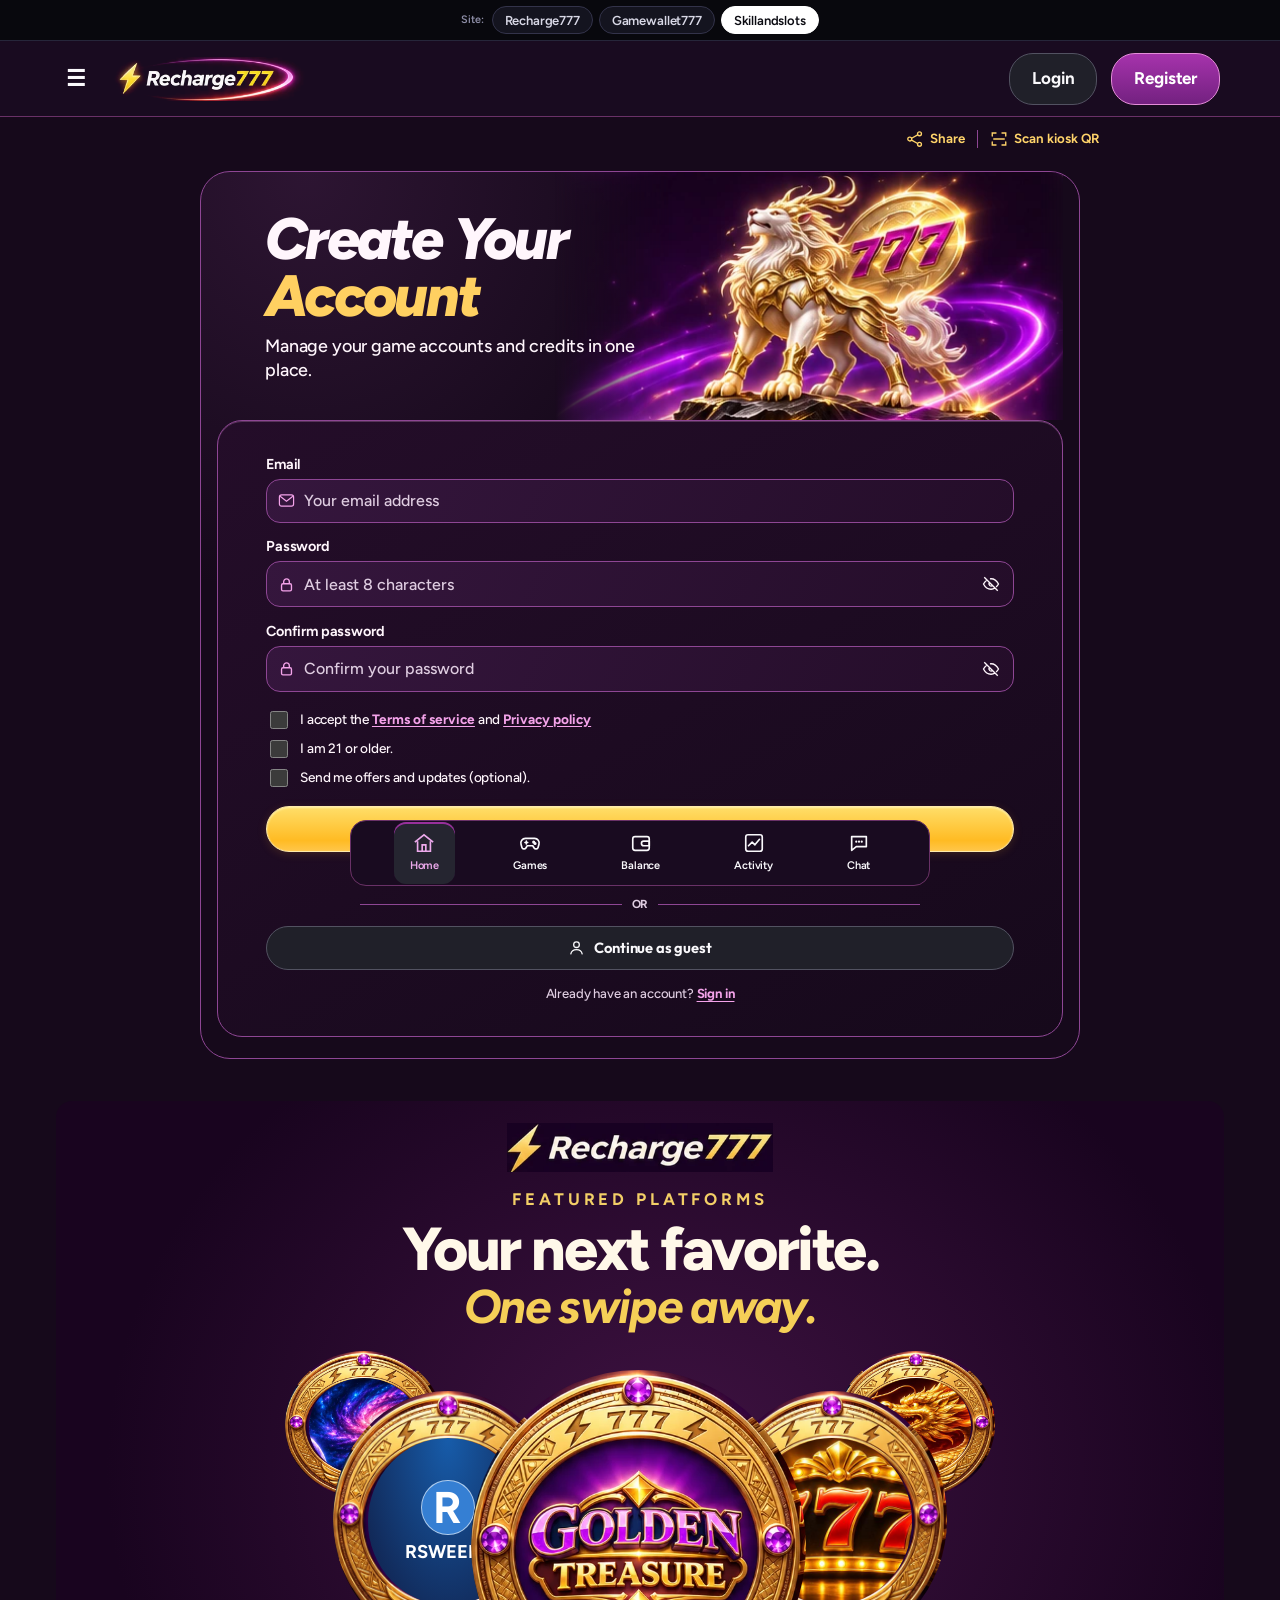
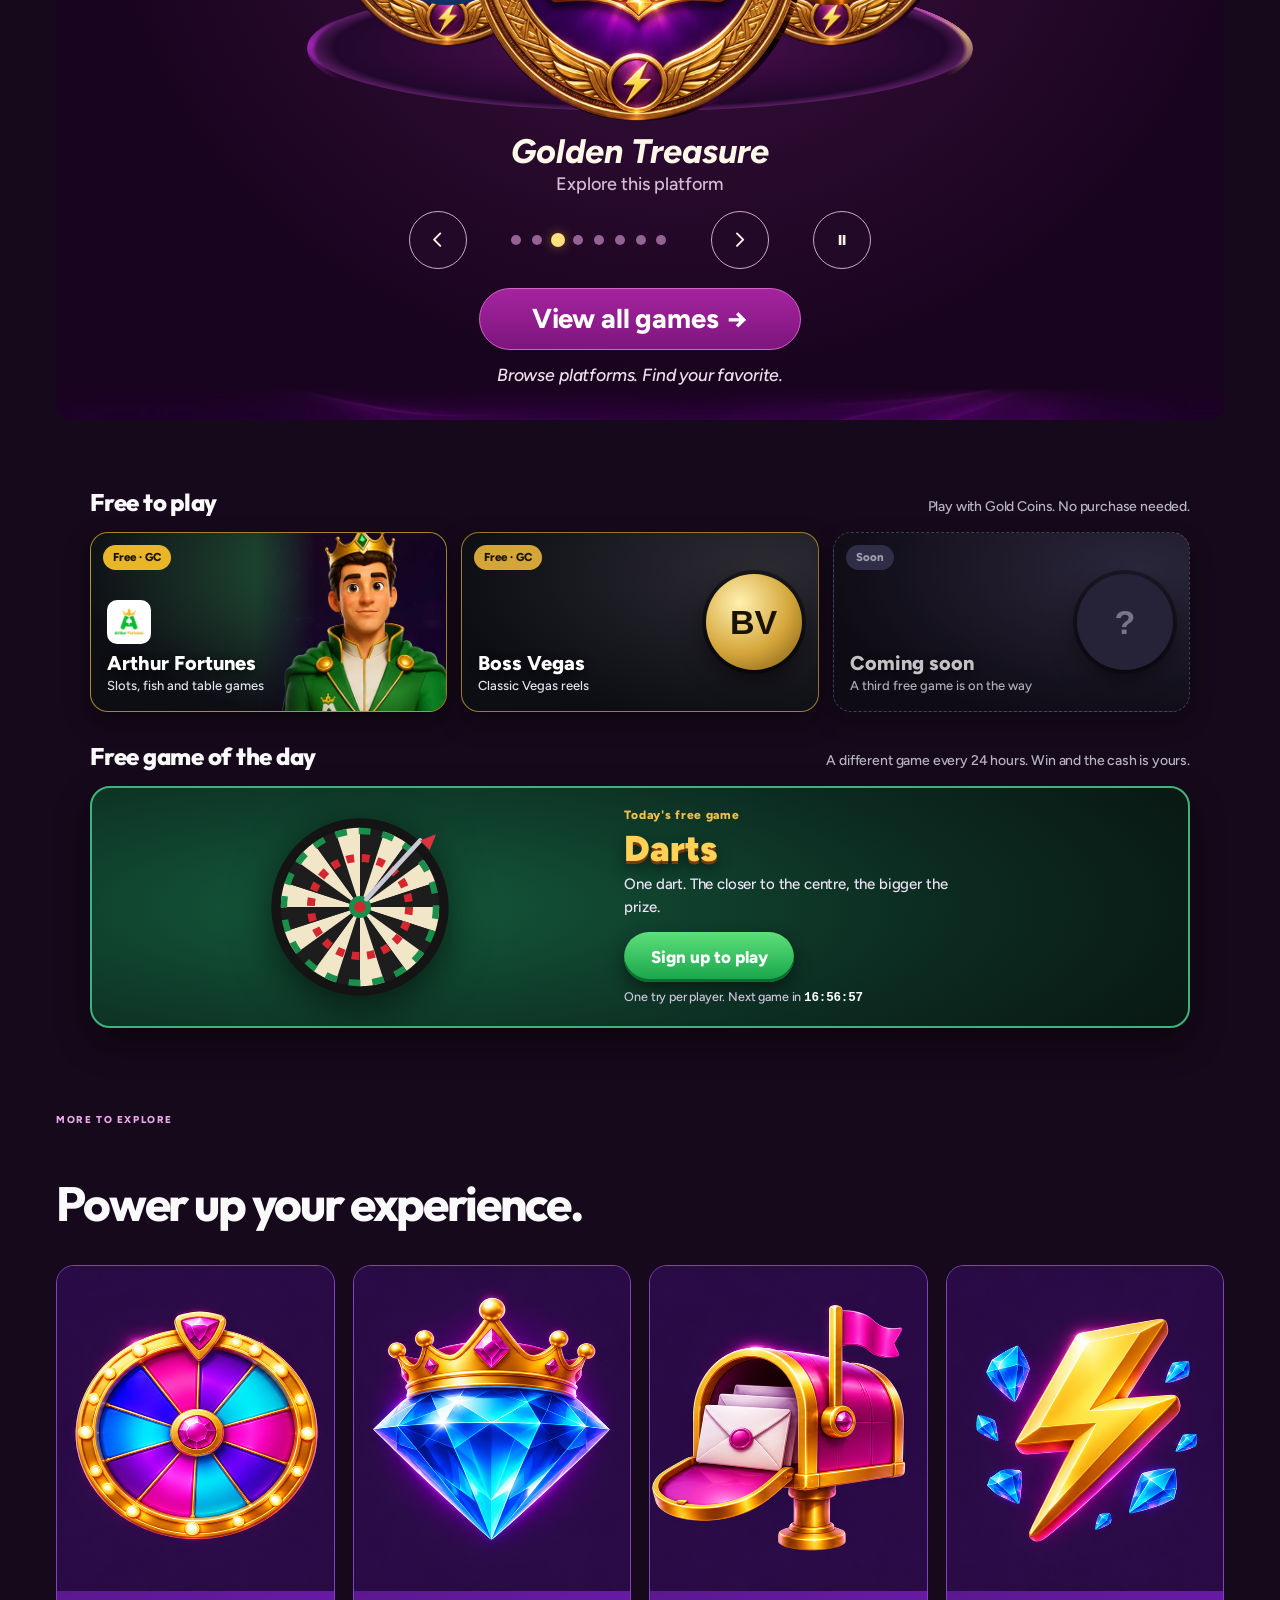
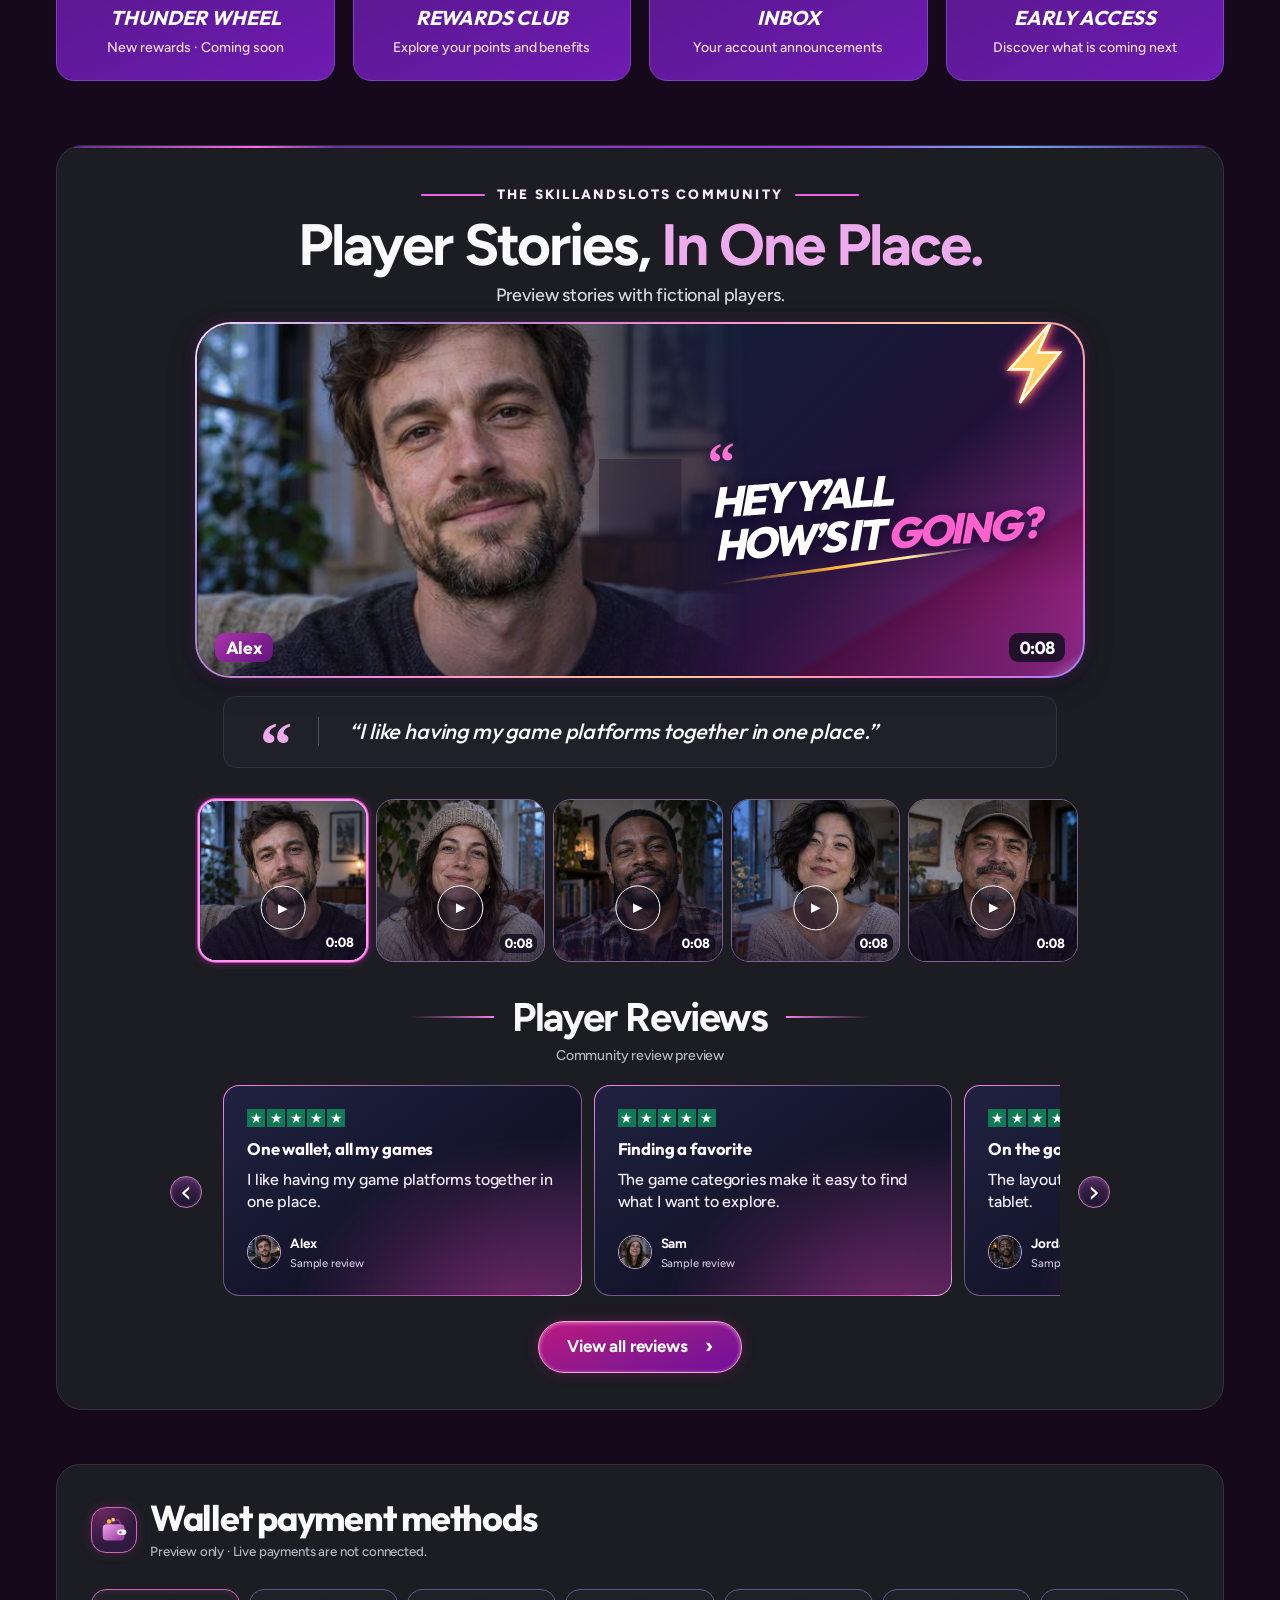
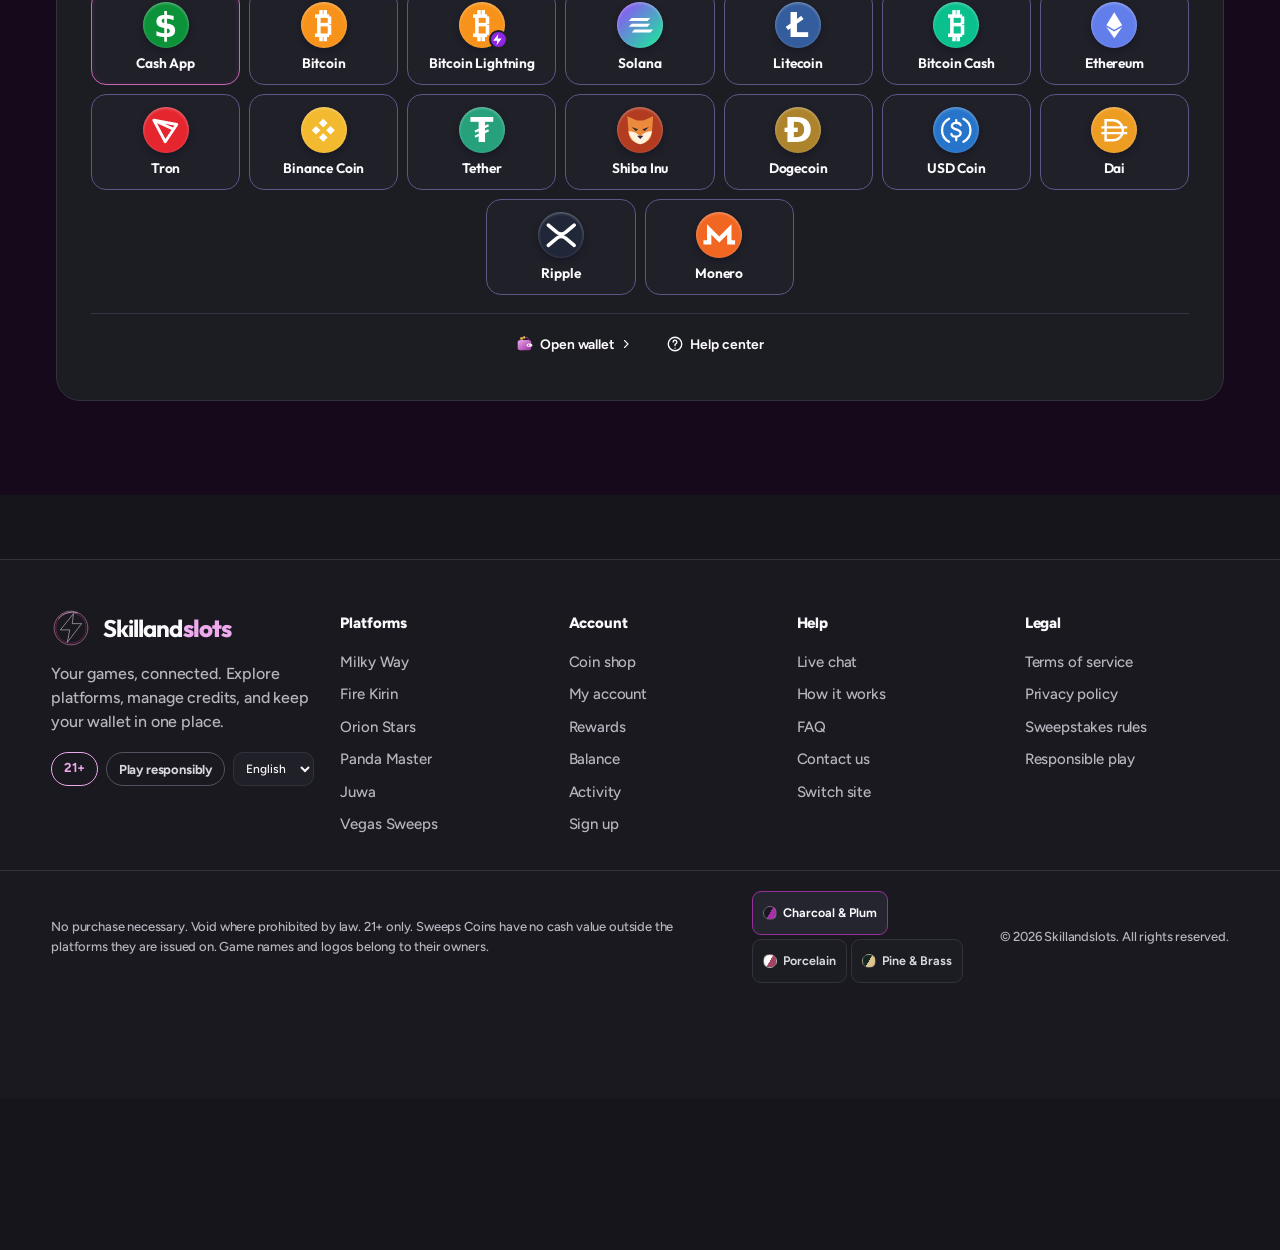
==== commit 566b53e7: "Skillandslots: no startup splash; signed-in home uses a welcome hero and a Winners card like Recharg" ====
--- a/v3/index.html
+++ b/v3/index.html
@@ -28,12 +28,12 @@
 <link rel="stylesheet" href="product.css?v=footer-layout-1">
 <link rel="stylesheet" href="community.css?v=2">
 <link rel="stylesheet" href="member.css?v=wallet-art-1-phone2-acct-sw2">
-<link rel="preload" as="script" href="splash.js?v=flow1-ss-sas"><link rel="stylesheet" href="splash.css?v=cinema1">
+<link rel="preload" as="script" href="splash.js?v=flow1-ss-sas-ns"><link rel="stylesheet" href="splash.css?v=cinema1">
 <link rel="stylesheet" href="guest-menu.css?v=cinema1">
 <link rel="stylesheet" href="highlights.css?v=1">
 <link rel="stylesheet" href="palettes.css?v=1">
 <link rel="stylesheet" href="deposit.css?v=1">
-<link rel="stylesheet" href="home-worlds.css?v=plum-activity">
+<link rel="stylesheet" href="home-worlds.css?v=plum-activity-sh">
 <link rel="stylesheet" href="wallet-gold.css?v=1">
 <link rel="stylesheet" href="platform-browser.css?v=1-cards5-acct2">
 <link rel="stylesheet" href="kiosk.css?v=1">
@@ -114,7 +114,7 @@
 </div>
 <div class="toast" id="toast" role="status"></div>
 <div class="chooser" id="chooser" hidden></div>
-<div class="loader" id="loader">
+<div class="loader off" id="loader" hidden>
   <section class="power-scene" aria-label="Loading Skillandslots" data-theme="fortune">
     <div class="power-core">
       <div class="power-brand"><img src="assets/splash/emblem.webp" alt=""><strong>Skilland<span>slots</span></strong></div>
@@ -135,18 +135,18 @@
     <div class="power-credit"><small>Powered by</small><b>Skill Gaming Solutions</b></div>
   </section>
 </div>
-<script src="splash.js?v=flow1-ss-sas" onerror="document.querySelector('.power-message').textContent='Skillandslots couldn’t start.';const retry=document.querySelector('.power-retry');retry.hidden=false;retry.onclick=()=>location.reload()"></script>
+<script src="splash.js?v=flow1-ss-sas-ns" onerror="document.querySelector('.power-message').textContent='Skillandslots couldn’t start.';const retry=document.querySelector('.power-retry');retry.hidden=false;retry.onclick=()=>location.reload()"></script>
 
 <script data-boot defer src="motion.js?v=gallery2"></script>
 <script data-boot defer src="content.js?v=community-1-ss-sas"></script>
 <script data-boot defer src="community.js?v=2-ss-sas"></script>
 <script data-boot defer src="shop.js?v=gold-packages"></script>
-<script data-boot defer src="highlights.js?v=gallery2-ss-sas"></script>
+<script data-boot defer src="highlights.js?v=gallery2-ss-sas-sh"></script>
 <script data-boot defer src="deposit.js?v=1"></script>
 <script data-boot defer src="platform-browser.js?v=gallery2-ss-acct-sas"></script>
 <script data-boot defer src="kiosk.js?v=1-ss-sas"></script>
 <script defer src="../extras.js?v=9"></script>
-<script data-boot defer src="app.js?v=gallery2-phone-ss-act-acct-50k-sas"></script>
+<script data-boot defer src="app.js?v=gallery2-phone-ss-act-acct-50k-sas-ns"></script>
 <script data-boot defer src="languages.js?v=wallet-rewards-1-phone-ss-acct-gc-p-r-t-sas"></script>
 </body>
 </html>
--- a/v3/home-worlds.css
+++ b/v3/home-worlds.css
@@ -66,3 +66,46 @@
   .member-worlds .platform-directory {margin:0;padding:0}
   .member-worlds .home-highlights {grid-column:1/-1;margin:0}
 }
+
+/* ===== signed-in home: welcome hero + Winners card (same structure as Recharge777) ===== */
+.sh-hero {display:grid;grid-template-columns:minmax(0,1.05fr) minmax(0,1fr);overflow:hidden;margin:16px clamp(10px,3vw,28px) 0;border-radius:20px;border:1px solid #5a2e6e;background:linear-gradient(135deg,#2a1240,#170b26 70%)}
+.sh-hero-txt {display:grid;align-content:center;gap:12px;padding:clamp(18px,4vw,40px)}
+.sh-hero h1 {margin:0;font:800 clamp(1.7rem,4.4vw,2.8rem)/1.08 Figtree,sans-serif;letter-spacing:-.02em;color:#fff}
+.sh-hero h1 span {color:#ffcd60}
+.sh-hero p {margin:0;color:#e2d4ec;font-size:clamp(.95rem,2vw,1.08rem);line-height:1.5}
+.sh-hero-acts {display:flex;flex-wrap:wrap;gap:10px;margin-top:4px}
+.sh-btn {display:inline-flex;align-items:center;justify-content:center;height:48px;padding:0 26px;border-radius:999px;font:800 16px/1 Figtree,sans-serif;color:#31171c;text-decoration:none;background:linear-gradient(165deg,#fff4aa,#ffce60 52%,#eaa23d)}
+.sh-btn.ghost {background:transparent;border:1.5px solid #c9a24d;color:#ffe3a1}
+.sh-hot {display:grid;gap:8px;margin-top:8px}
+.sh-hot small {color:#ffcd60;font-weight:700;font-size:13px}
+.sh-hot > div {display:flex;gap:8px;overflow-x:auto;scrollbar-width:none}
+.sh-hot a {flex:none;display:flex;align-items:center;gap:8px;padding:7px 12px 7px 7px;border-radius:999px;background:#ffffff10;border:1px solid #5a2e6e;color:#fff;text-decoration:none}
+.sh-hot a .coin.xs {--s:30px}
+.sh-hot b {display:block;font-size:13.5px}
+.sh-hot em {display:block;font-style:normal;color:#b9e6c4;font-size:11.5px}
+.sh-hero-art {position:relative;min-height:260px}
+.sh-hero-art img {position:absolute;inset:0;width:100%;height:100%;object-fit:cover;object-position:60% 20%;-webkit-mask-image:linear-gradient(90deg,transparent,#000 28%);mask-image:linear-gradient(90deg,transparent,#000 28%)}
+.sh-winners {margin:22px clamp(10px,3vw,28px) 0;padding:18px;border-radius:20px;background:#1b0d2a;border:1px solid #4a2860}
+.sh-winners-h {display:flex;align-items:center;justify-content:space-between;gap:10px;flex-wrap:wrap;margin-bottom:12px}
+.sh-winners-h h2 {display:flex;align-items:center;gap:8px;margin:0;font:800 22px/1 Figtree,sans-serif;color:#fff}
+.sh-winners-h h2 svg {width:22px;height:22px;color:#ffcd60}
+.sh-seg {display:inline-flex;padding:4px;border-radius:12px;background:#0f0719;border:1px solid #3a2050}
+.sh-seg button {height:32px;padding:0 14px;border:0;border-radius:9px;background:none;color:#b8a6c9;font:700 14px Figtree,sans-serif;cursor:pointer}
+.sh-seg button.on {background:#ffcd60;color:#31171c}
+.sh-win-list {display:grid;gap:8px}
+.sh-win {display:flex;align-items:center;gap:12px;padding:10px 12px;border-radius:12px;background:#24123a}
+.sh-win.top {outline:1.5px solid #ffcd60}
+.sh-win .coin.xs {--s:38px;flex:none}
+.sh-rank {width:28px;text-align:center;font-weight:900;color:#a891bd}
+.sh-win.top .sh-rank {color:#ffcd60}
+.sh-win-txt {flex:1;min-width:0}
+.sh-win-txt b {display:block;color:#fff;font-size:15px}
+.sh-win-txt small {display:block;color:#a891bd;font-size:12.5px;overflow:hidden;text-overflow:ellipsis;white-space:nowrap}
+.sh-win em {font-style:normal;font:800 16px ui-monospace,monospace;color:#4ade80}
+@media (max-width:700px) {
+  .sh-hero {grid-template-columns:1fr}
+  .sh-hero-art {order:-1;min-height:200px}
+  .sh-hero-art img {-webkit-mask-image:linear-gradient(0deg,transparent,#000 35%);mask-image:linear-gradient(0deg,transparent,#000 35%);object-position:55% 18%}
+  .sh-hero-txt {padding:4px 18px 20px}
+  .sh-winners {padding:14px}
+}
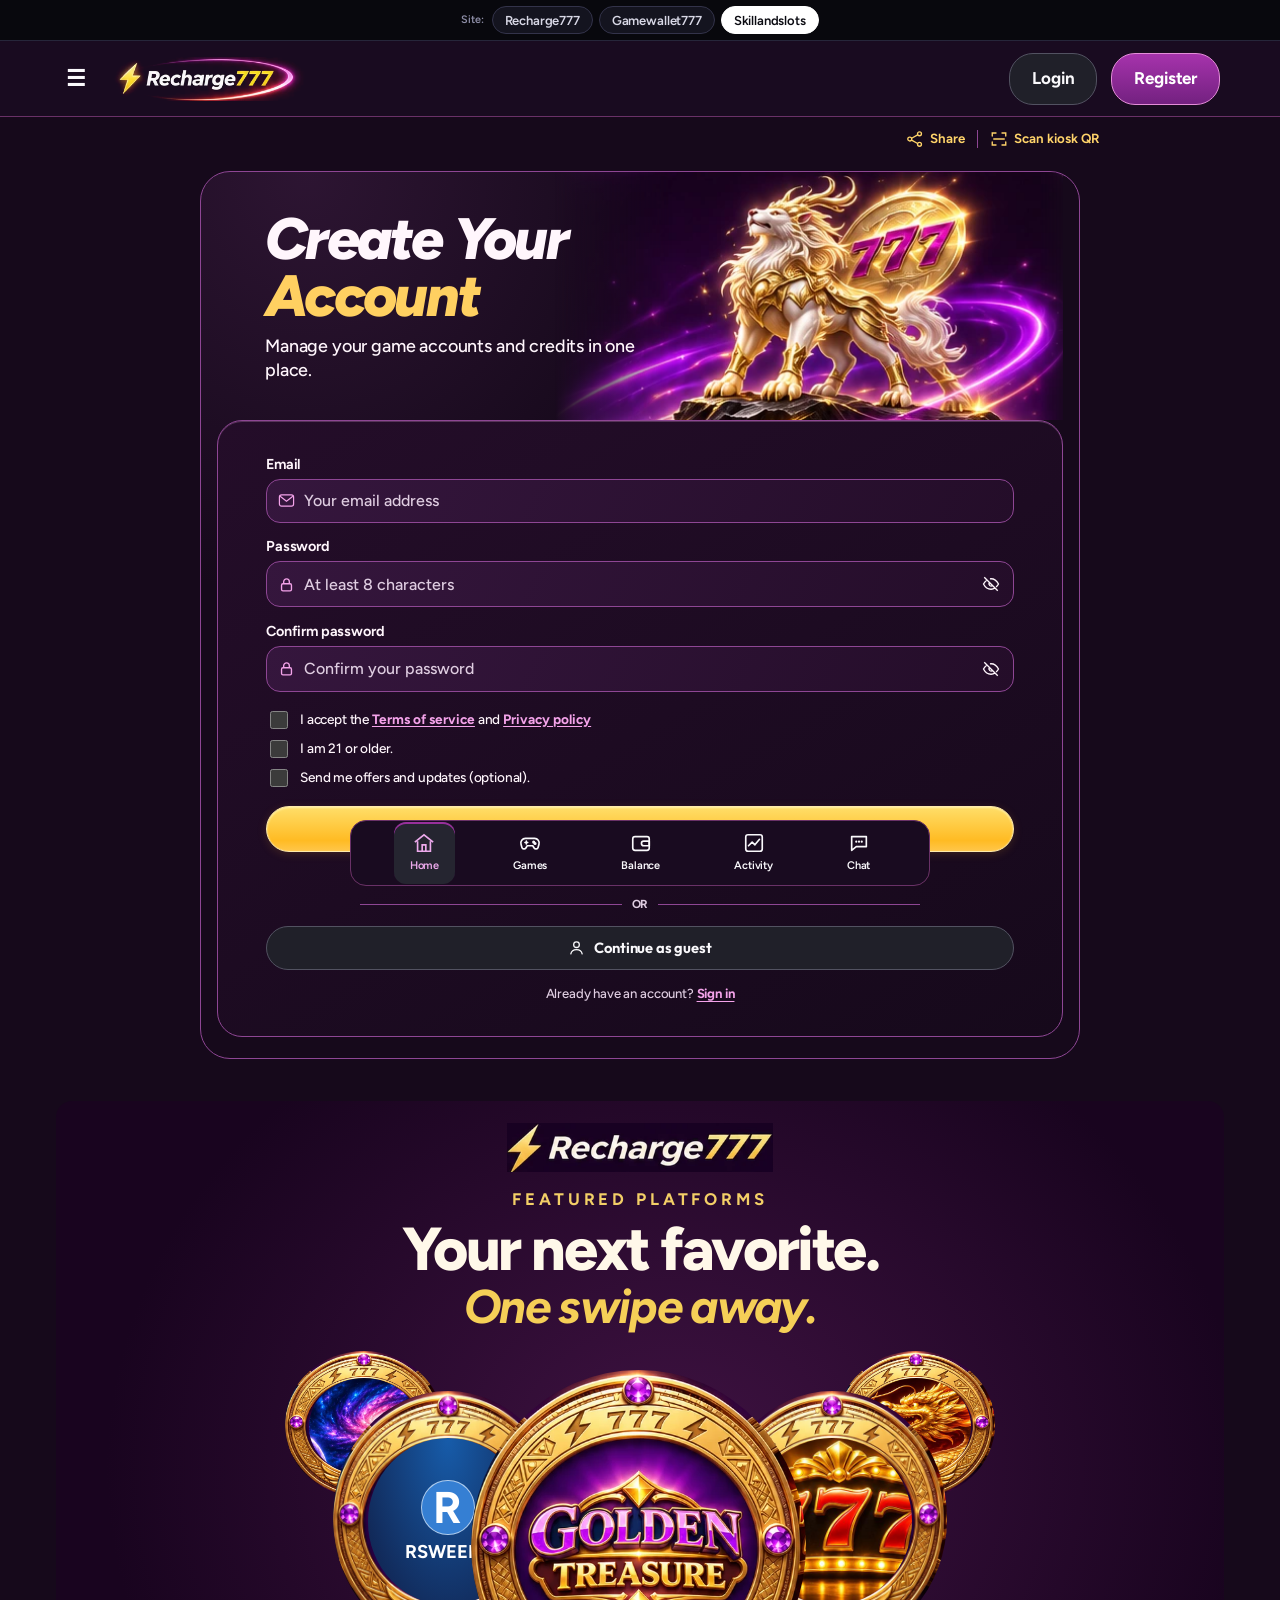
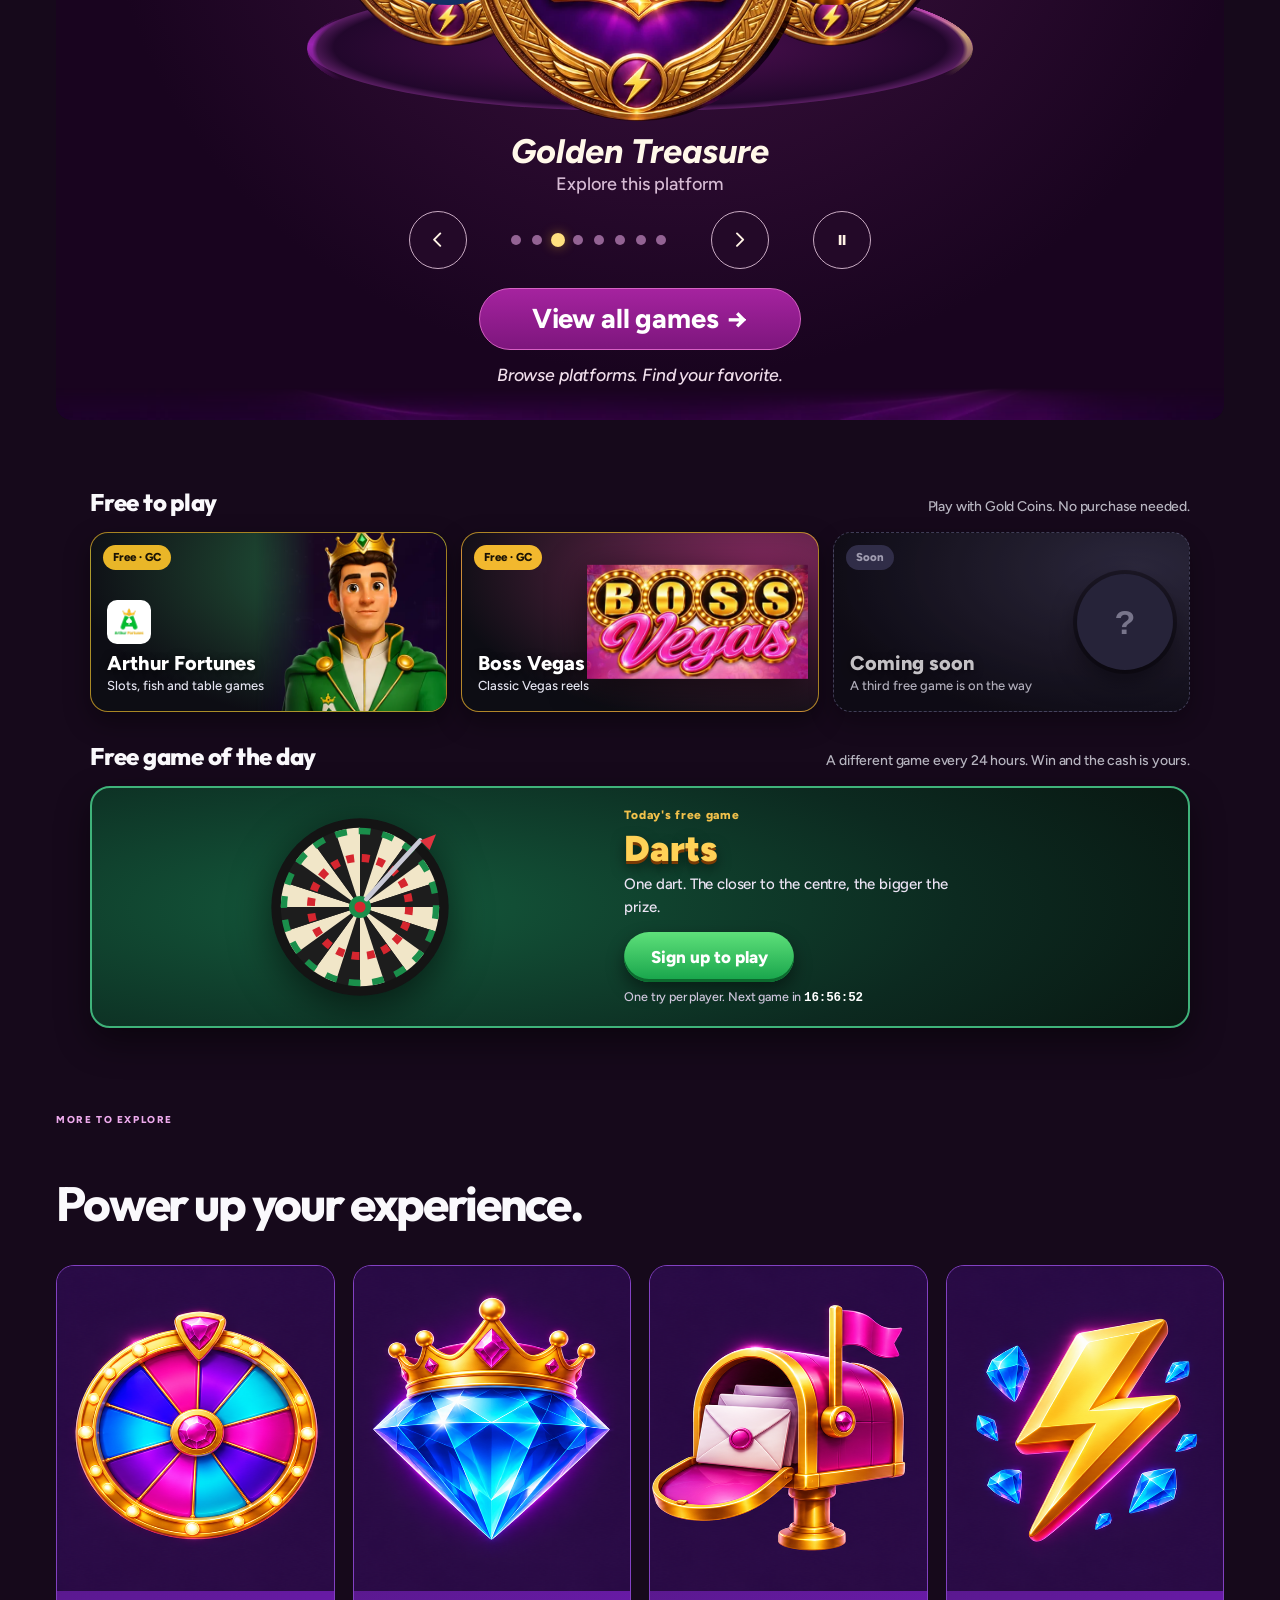
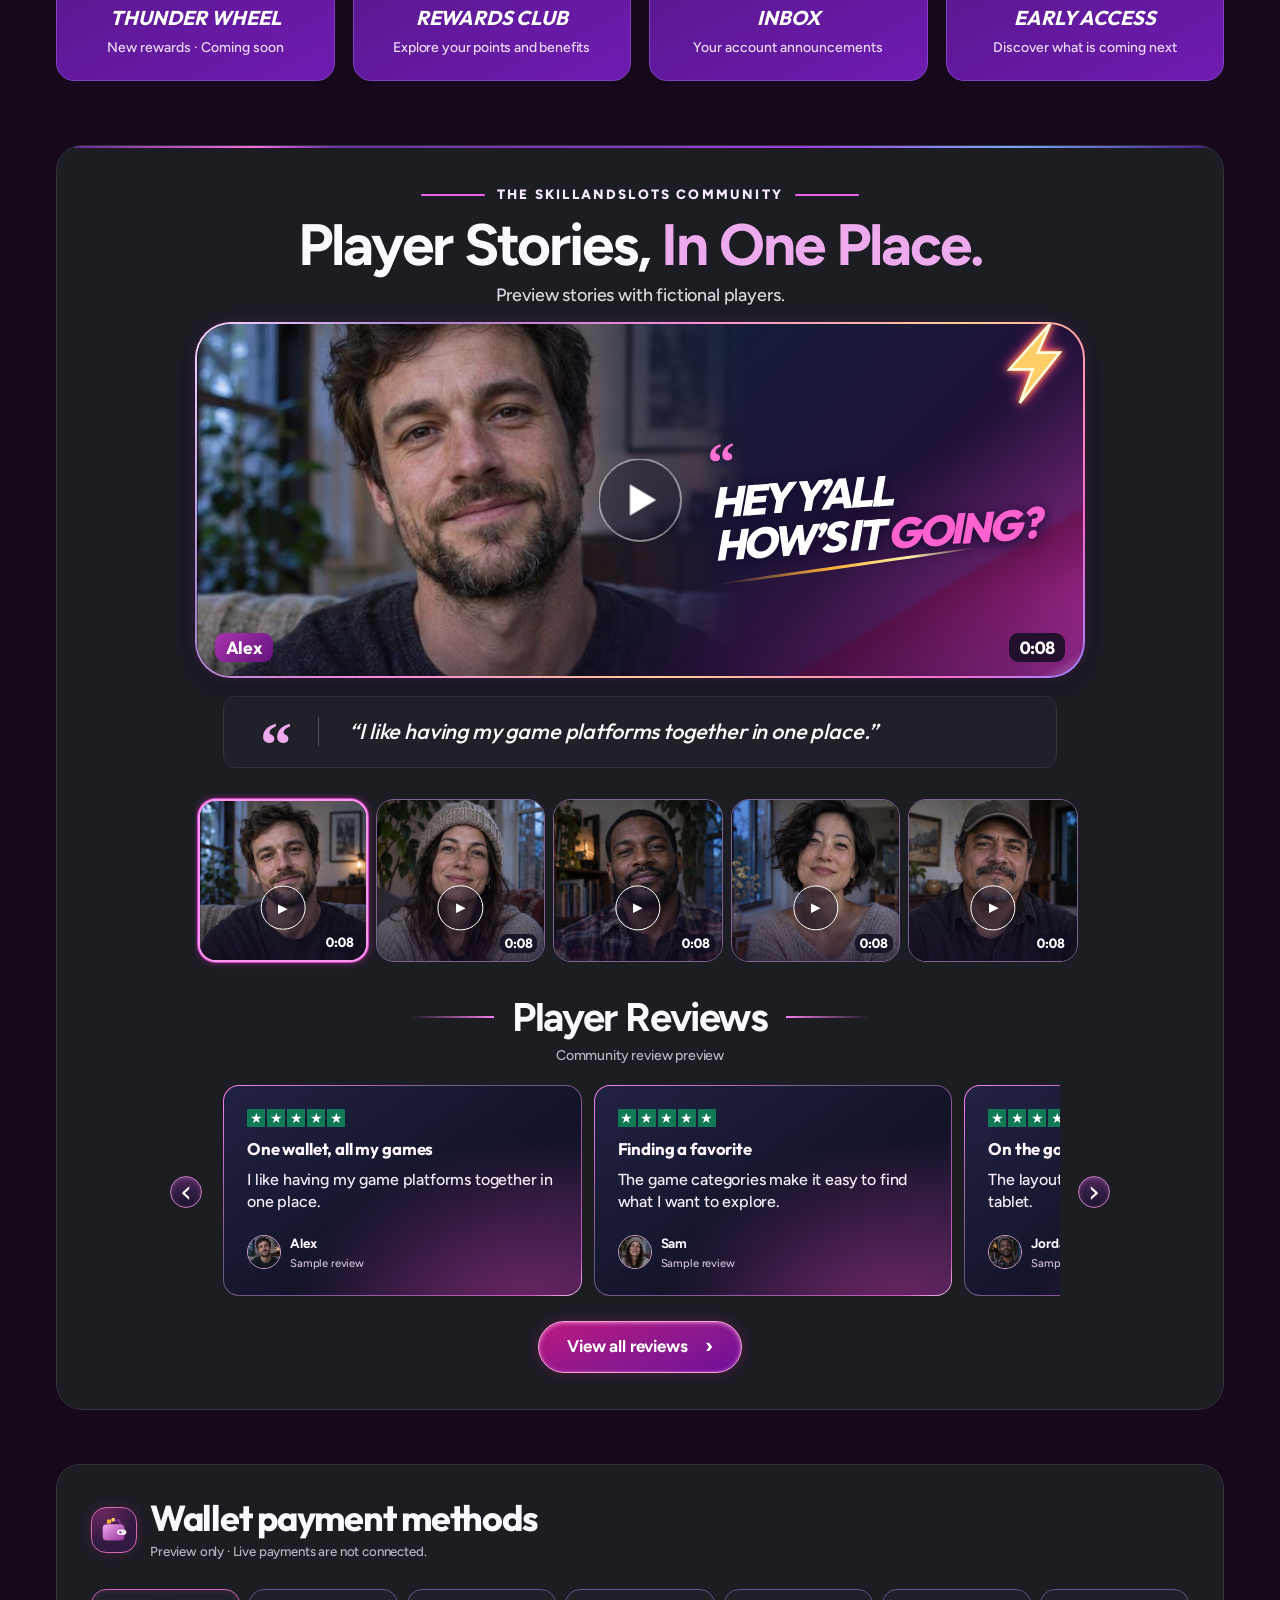
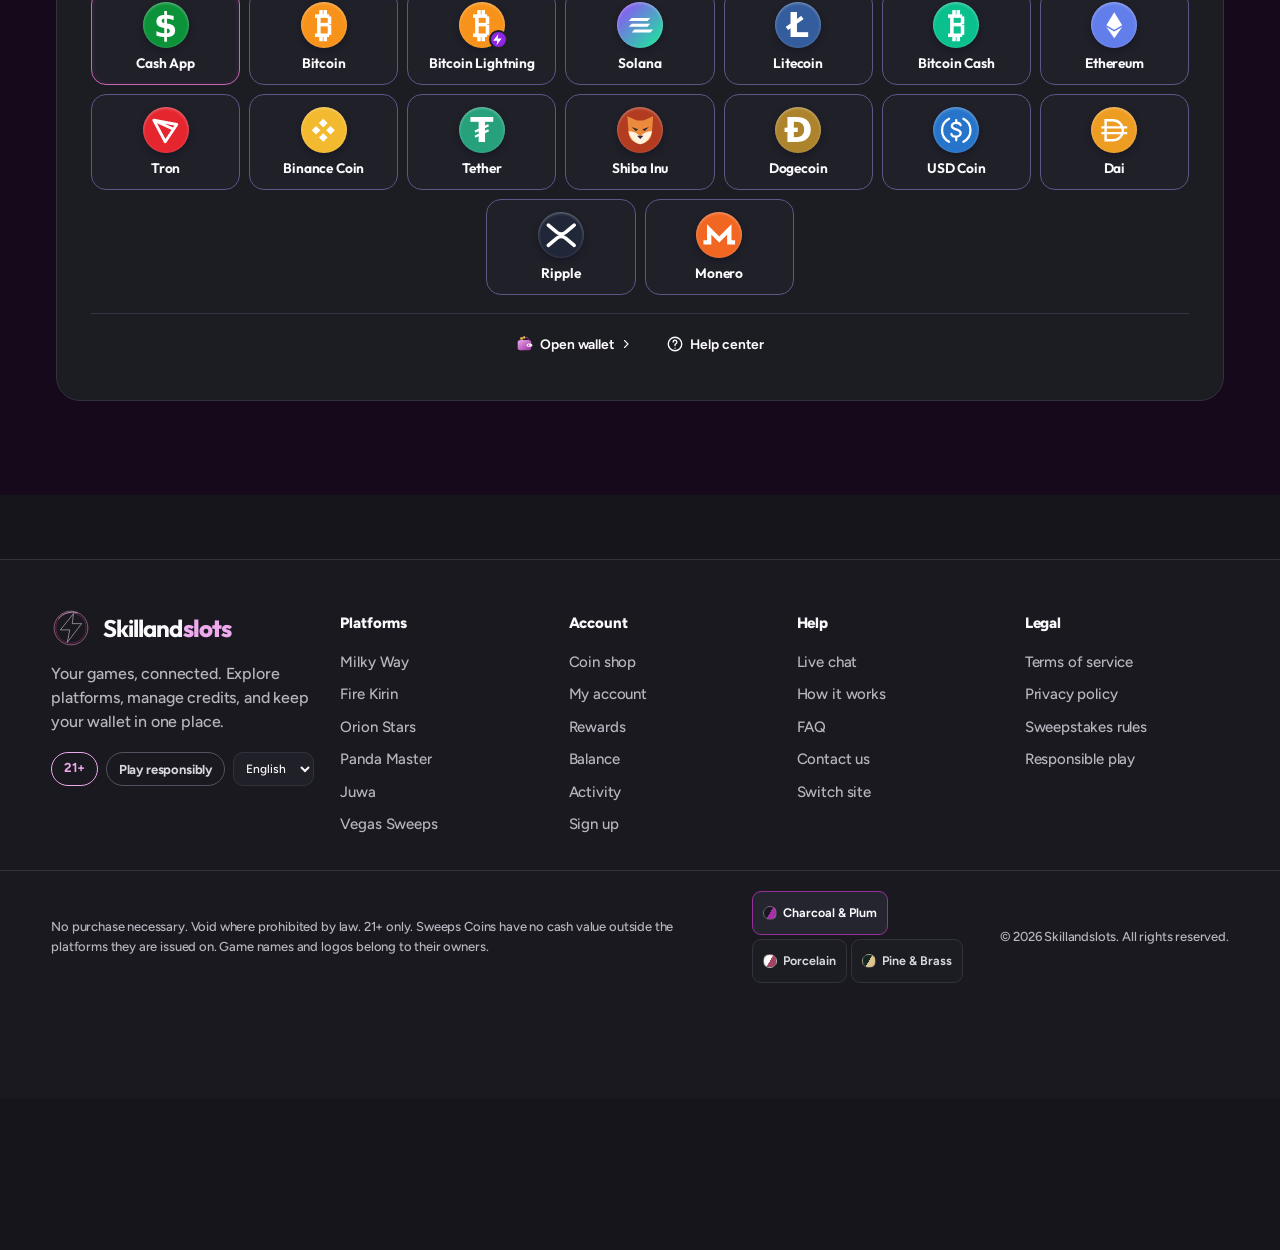
==== commit 6da72694: "Boss Vegas logo on the free-games card; FORCE_SITE for standalone copies" ====
--- a/v3/index.html
+++ b/v3/index.html
@@ -46,7 +46,7 @@
 <link rel="stylesheet" href="game-detail.css?v=1">
 <link rel="stylesheet" href="wallet-rewards-update.css?v=1">
 <link rel="stylesheet" href="motion.css?v=gallery2">
-<link rel="stylesheet" href="../extras.css?v=8">
+<link rel="stylesheet" href="../extras.css?v=10">
 </head>
 <body>
 <nav class="site-switch" aria-label="Switch site"><small>Site:</small><a href="../?site=a">Recharge777</a><a href="../?site=b">Gamewallet777</a><span class="on" aria-current="page">Skillandslots</span></nav>
@@ -145,7 +145,7 @@
 <script data-boot defer src="deposit.js?v=1"></script>
 <script data-boot defer src="platform-browser.js?v=gallery2-ss-acct-sas"></script>
 <script data-boot defer src="kiosk.js?v=1-ss-sas"></script>
-<script defer src="../extras.js?v=9"></script>
+<script defer src="../extras.js?v=10"></script>
 <script data-boot defer src="app.js?v=gallery2-phone-ss-act-acct-50k-sas-ns"></script>
 <script data-boot defer src="languages.js?v=wallet-rewards-1-phone-ss-acct-gc-p-r-t-sas"></script>
 </body>
--- a/extras.css
+++ b/extras.css
@@ -127,3 +127,10 @@
 .gc-move {height:46px;border-color:#f2c14b;color:#f2d27a}
 .gc-play {height:50px;font-size:16px}
 .gc-split {margin:0 0 4px}
+
+/* wide logo art (Boss Vegas) */
+.f2p-card.wide .f2p-art {top:50%;bottom:auto;right:10px;height:auto;width:min(62%,300px);transform:translateY(-50%);-webkit-mask-image:none;mask-image:none;filter:drop-shadow(0 8px 18px #0009)}
+.f2p-card.wide .f2p-txt {max-width:48%}
+.gc-head.wide img {width:110px;height:64px;object-fit:contain;background:radial-gradient(circle,var(--c1),#12081c);padding:4px}
+.f2p-modal.wide img {height:auto;width:min(86%,360px)}
+@media (max-width:760px) {.f2p-card.wide .f2p-art {width:56%}}
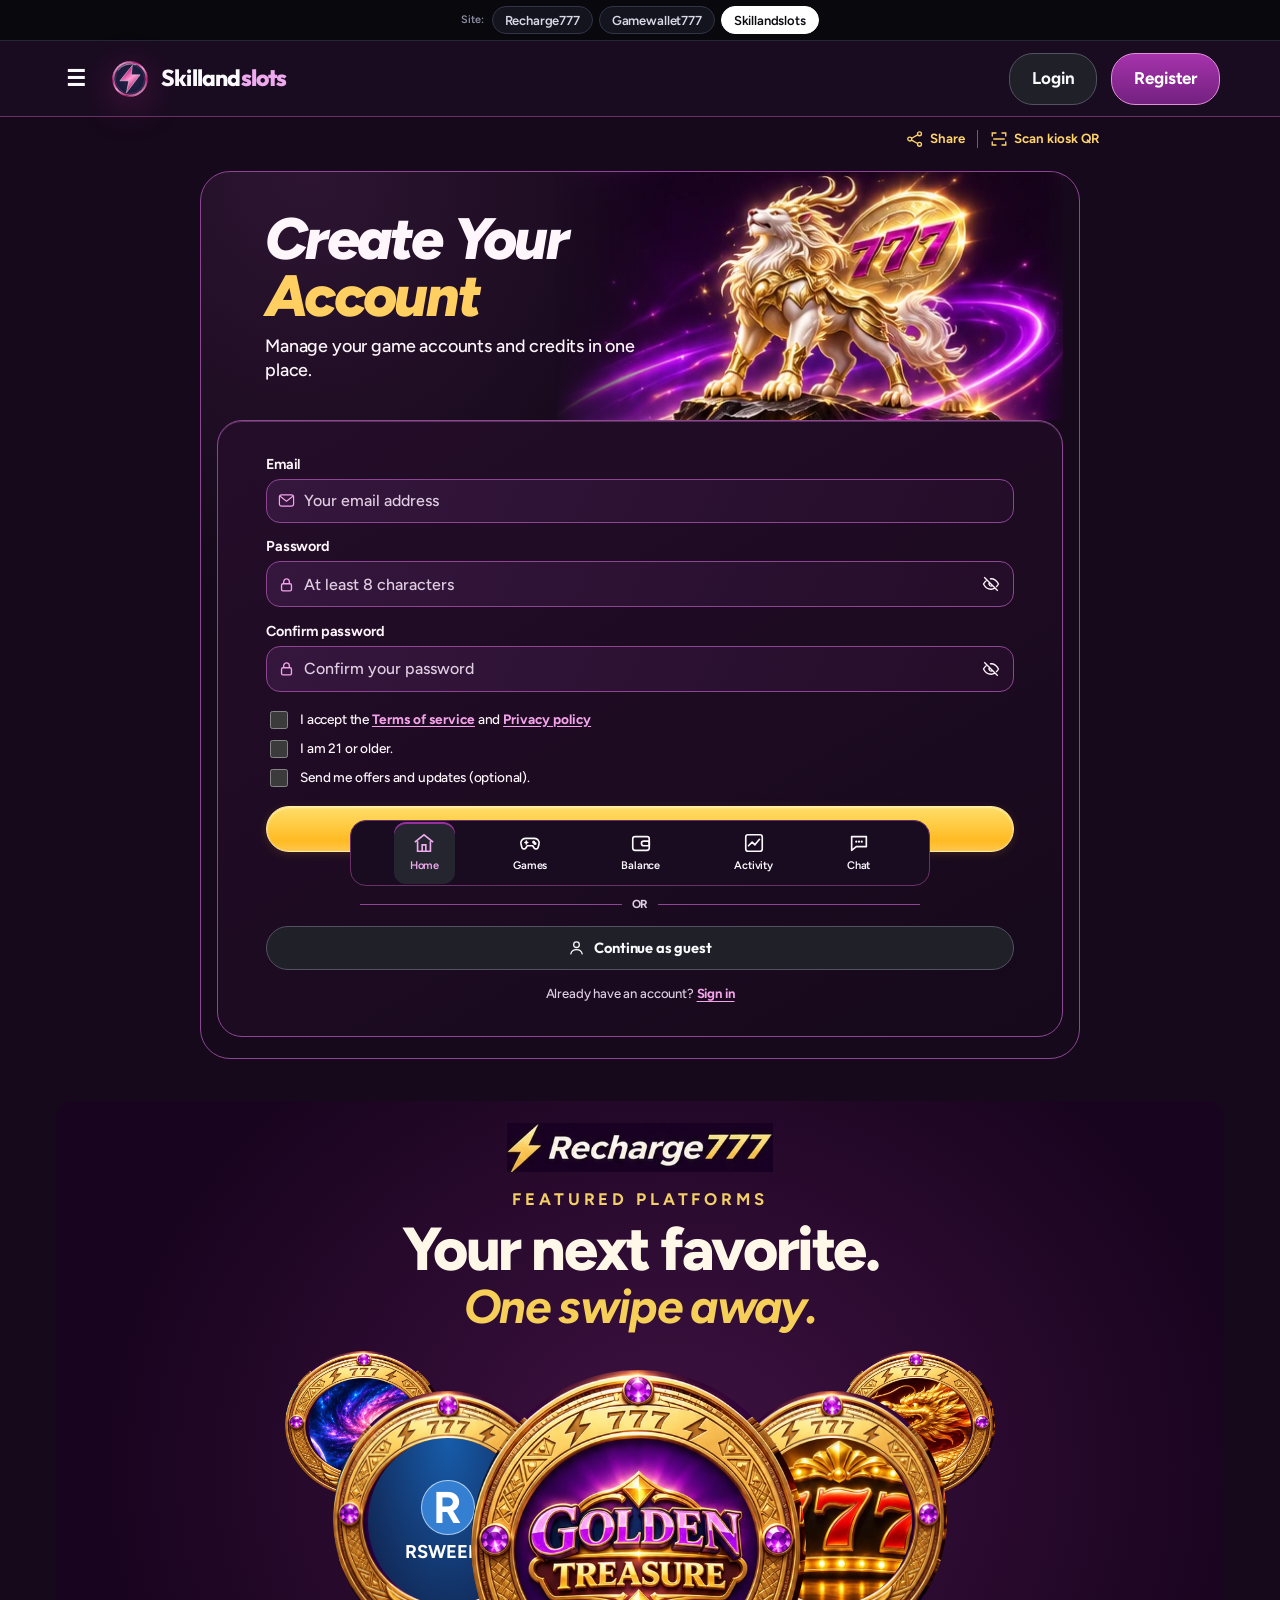
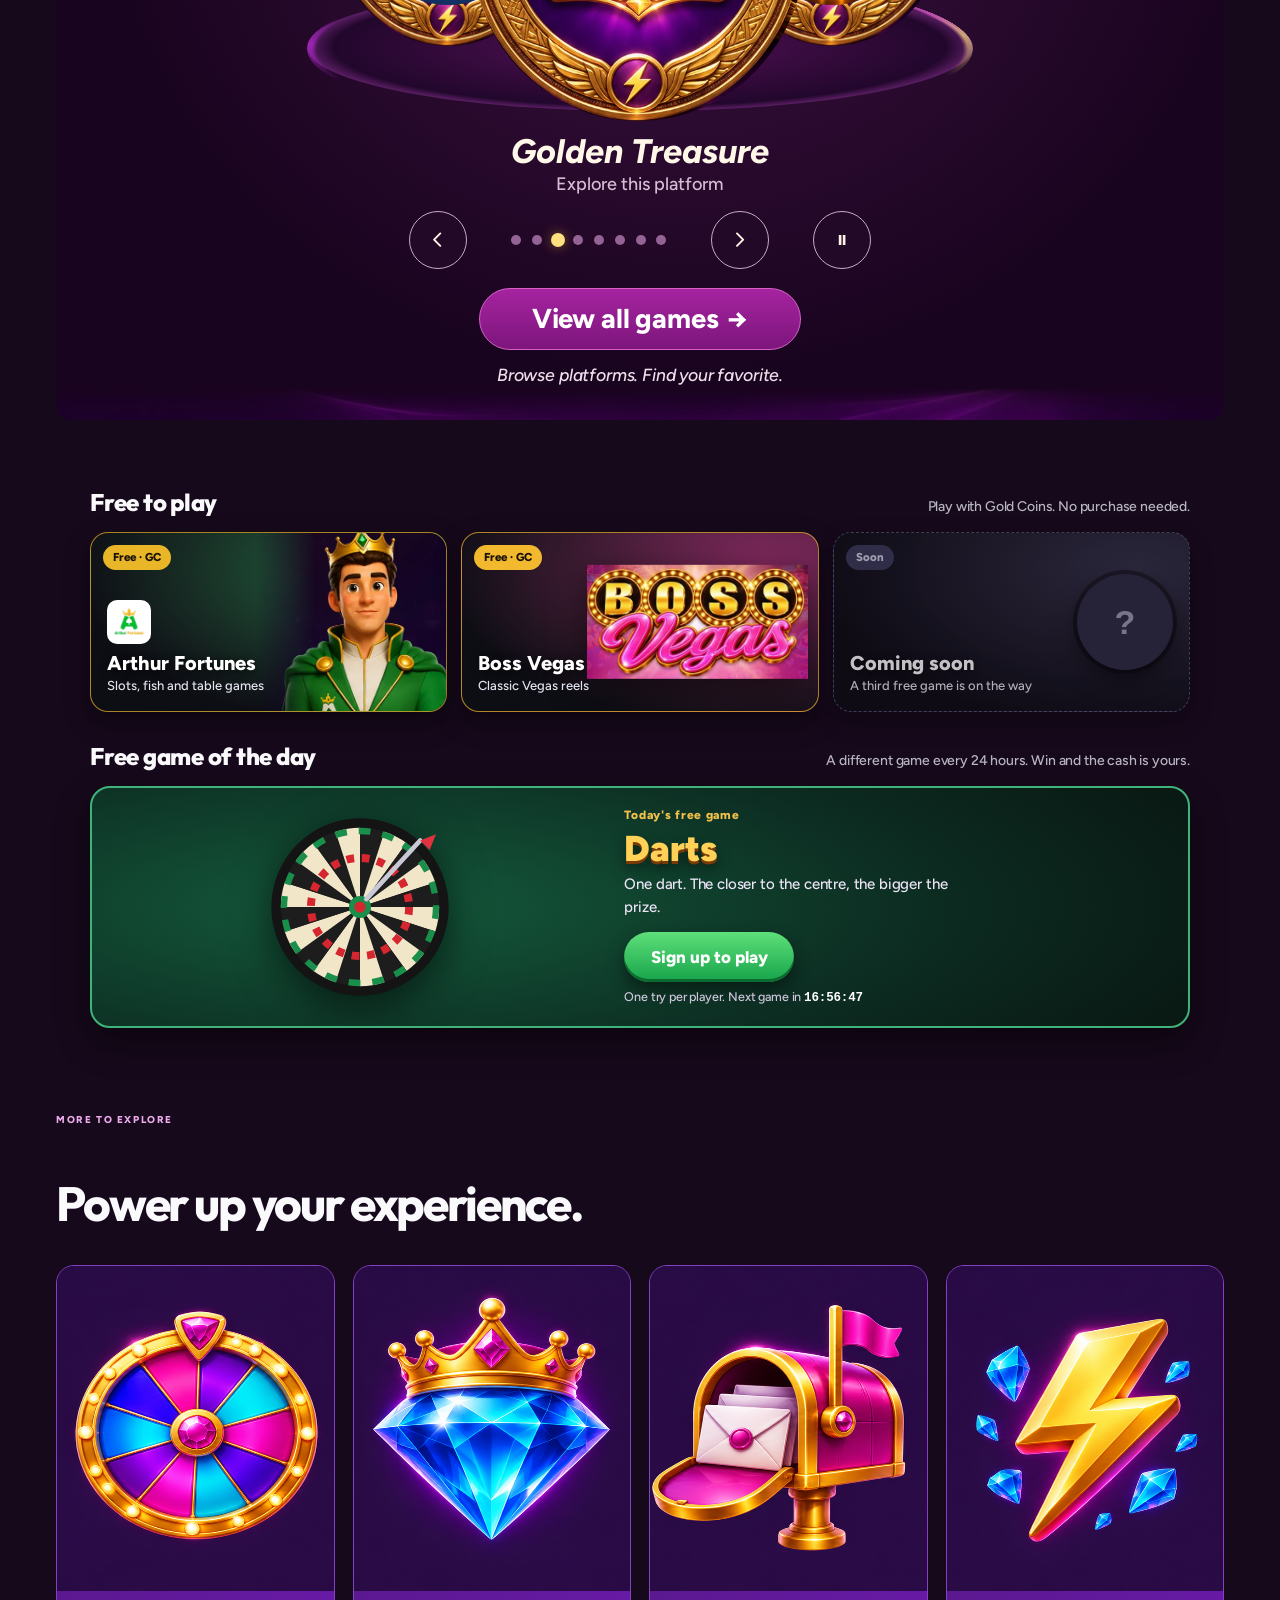
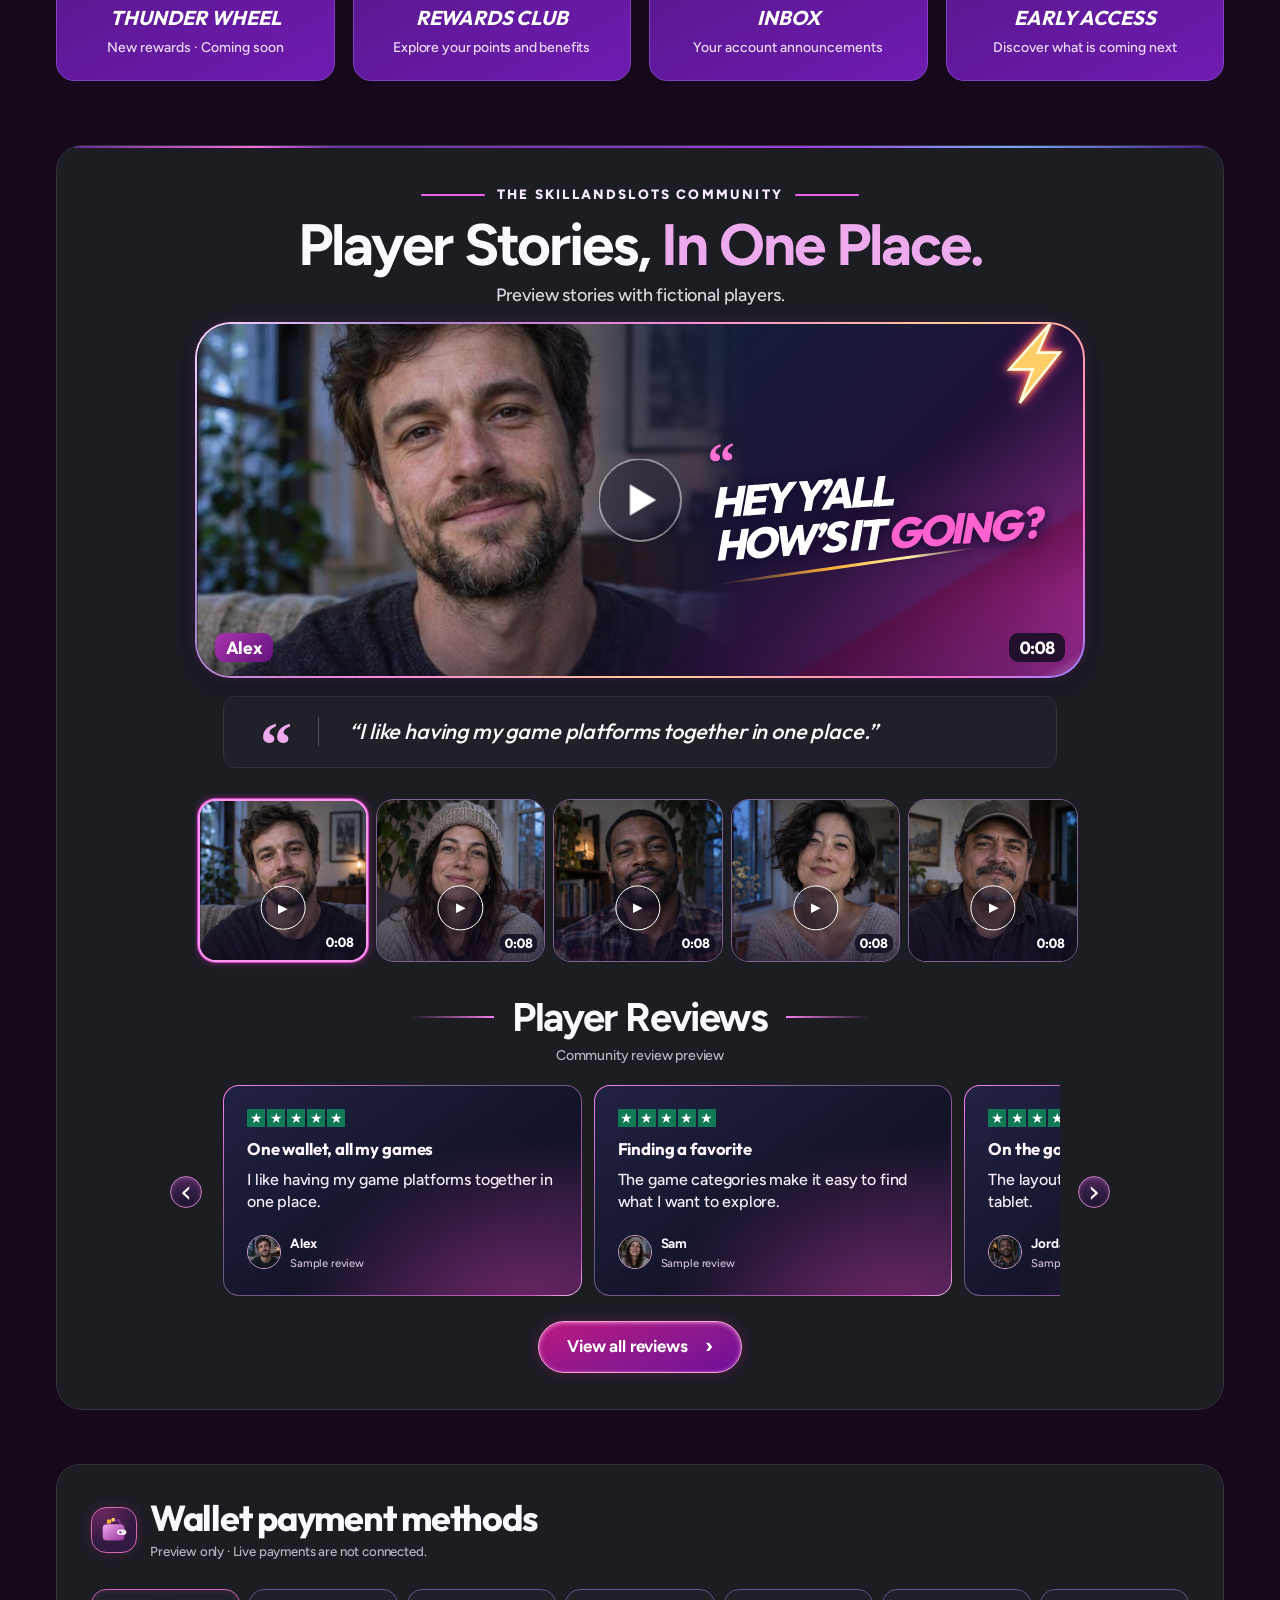
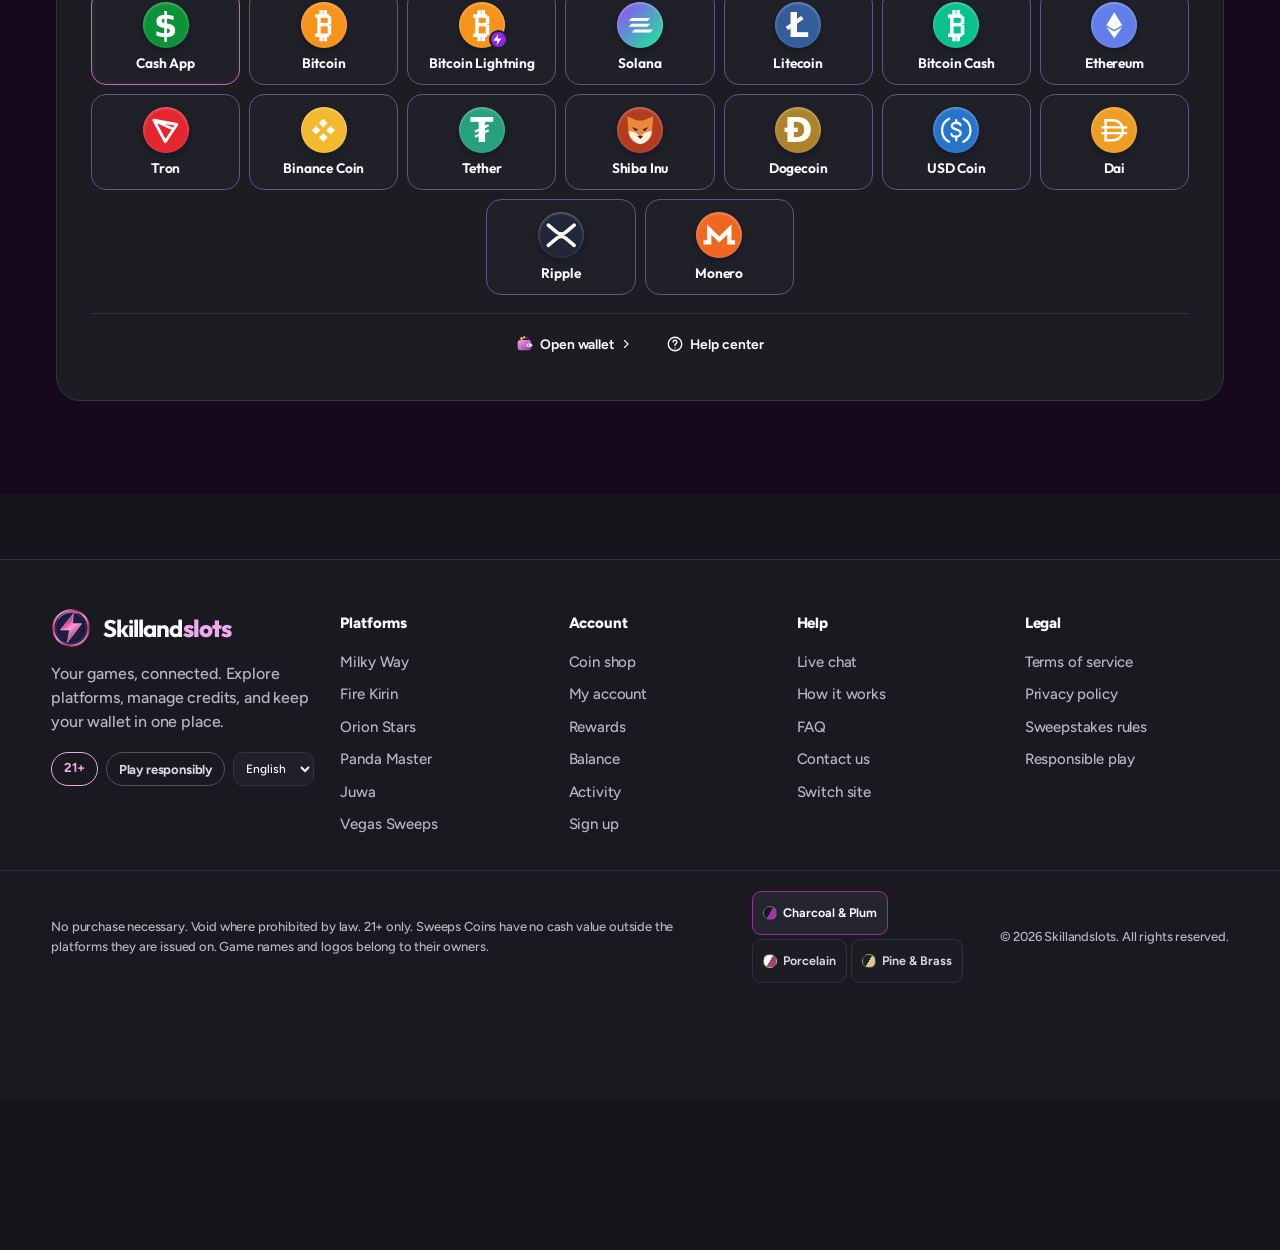
==== commit d951328e: "Skillandslots: text logo on the sign-up page (old wordmark image had the previous name)" ====
--- a/v3/index.html
+++ b/v3/index.html
@@ -42,7 +42,7 @@
 <link rel="stylesheet" href="shop.css?v=gold-packages">
 <link rel="stylesheet" href="profile.css?v=1">
 <link rel="stylesheet" href="history.css?v=1">
-<link rel="stylesheet" href="guardian-registration.css?v=1">
+<link rel="stylesheet" href="guardian-registration.css?v=1-logo">
 <link rel="stylesheet" href="game-detail.css?v=1">
 <link rel="stylesheet" href="wallet-rewards-update.css?v=1">
 <link rel="stylesheet" href="motion.css?v=gallery2">
--- a/v3/guardian-registration.css
+++ b/v3/guardian-registration.css
@@ -57,8 +57,7 @@
 body:has(.guardian-registration) .tabbar .member-home-link {display:flex}
 body:has(.guardian-registration) .tabbar [data-menu] {display:none}
 :root[data-theme=navy] body:has(.guardian-registration) :is(.top,.tabbar) {background:#190b20;border-color:#693167}
-:root[data-theme=navy] body:has(.guardian-registration) .top .logo {width:clamp(108px,31vw,198px);height:44px;background:url("assets/landing/guardian-wordmark.webp") left center/contain no-repeat}
-:root[data-theme=navy] body:has(.guardian-registration) .top .logo>span {display:none}
+/* header keeps the text logo (the old wordmark image had the previous brand name baked in) */
 :root[data-site][data-theme] body:has(.guardian-registration) .guest-register {background:linear-gradient(#a633ac,#732180);border:1px solid #e48dd9;color:white;border-radius:24px}
 body:has(.guardian-registration) .guest-login {border-radius:24px}
 @media(max-width:600px) {
